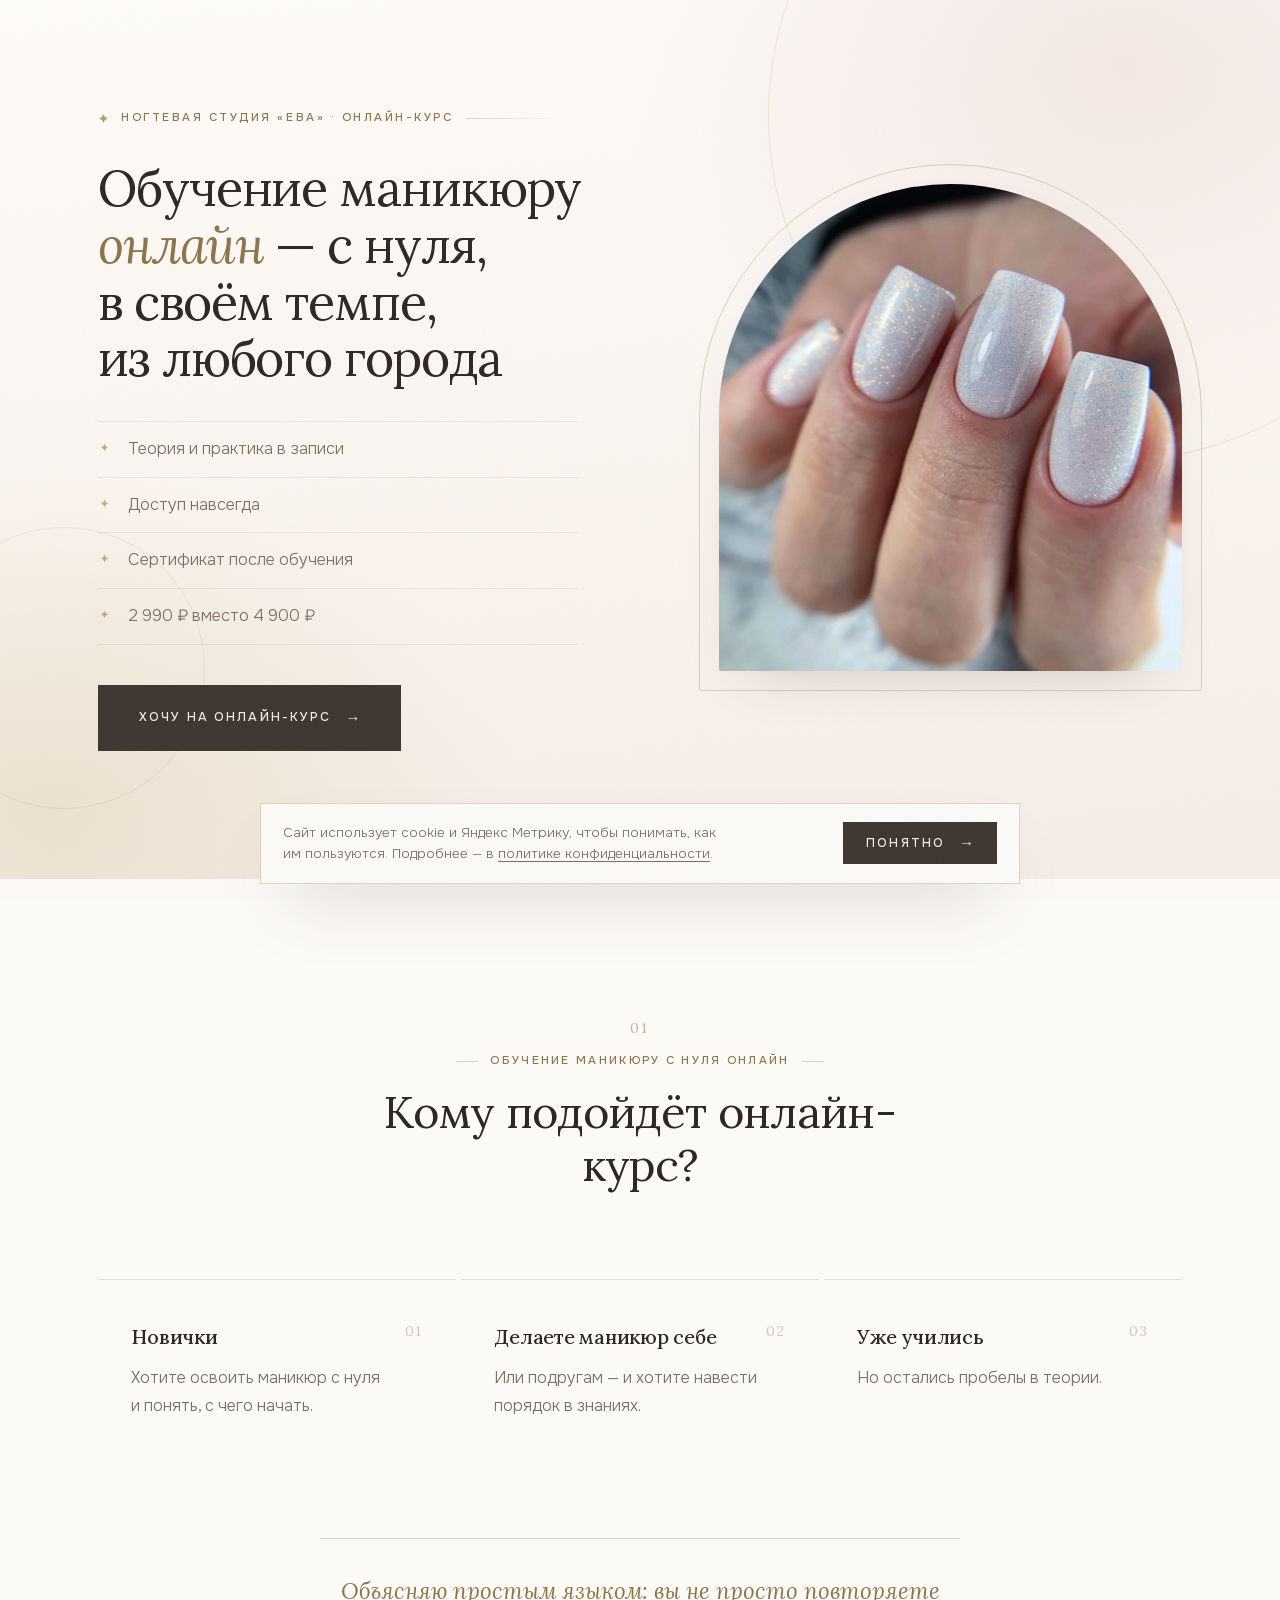
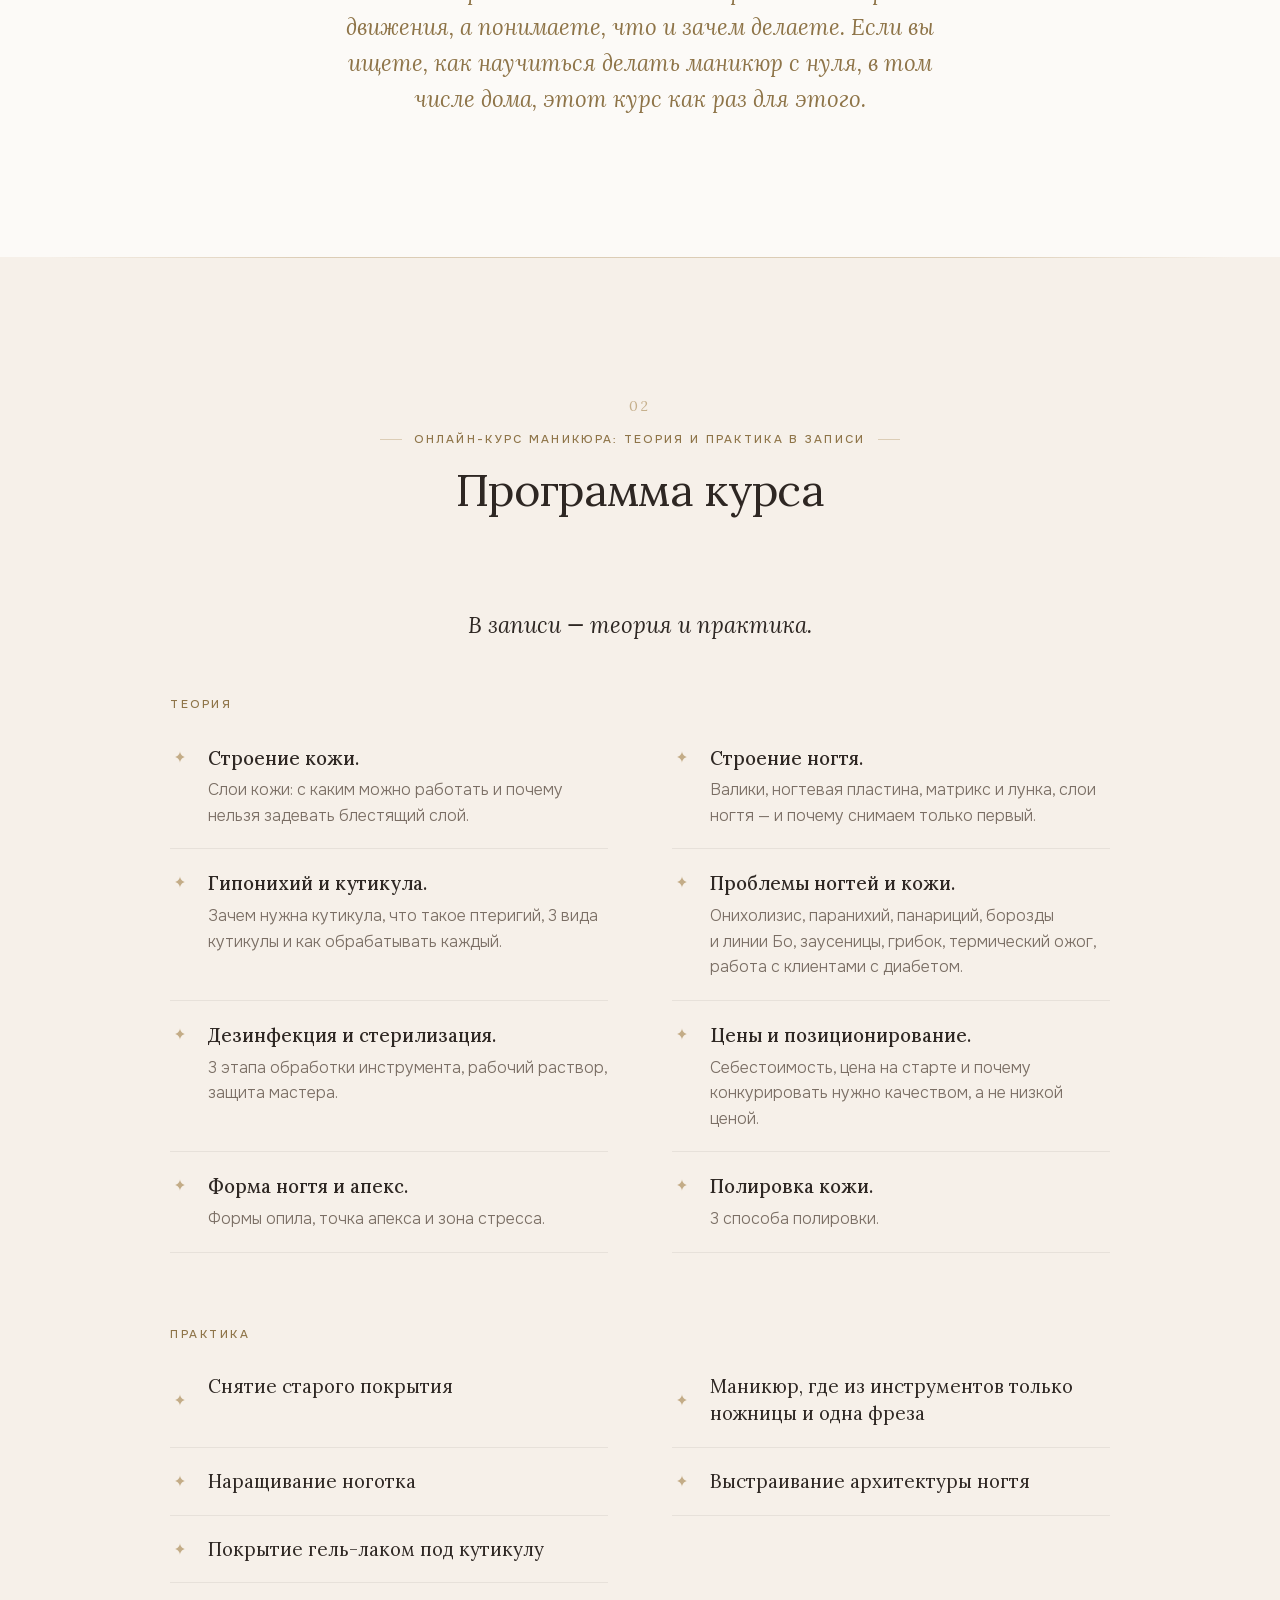
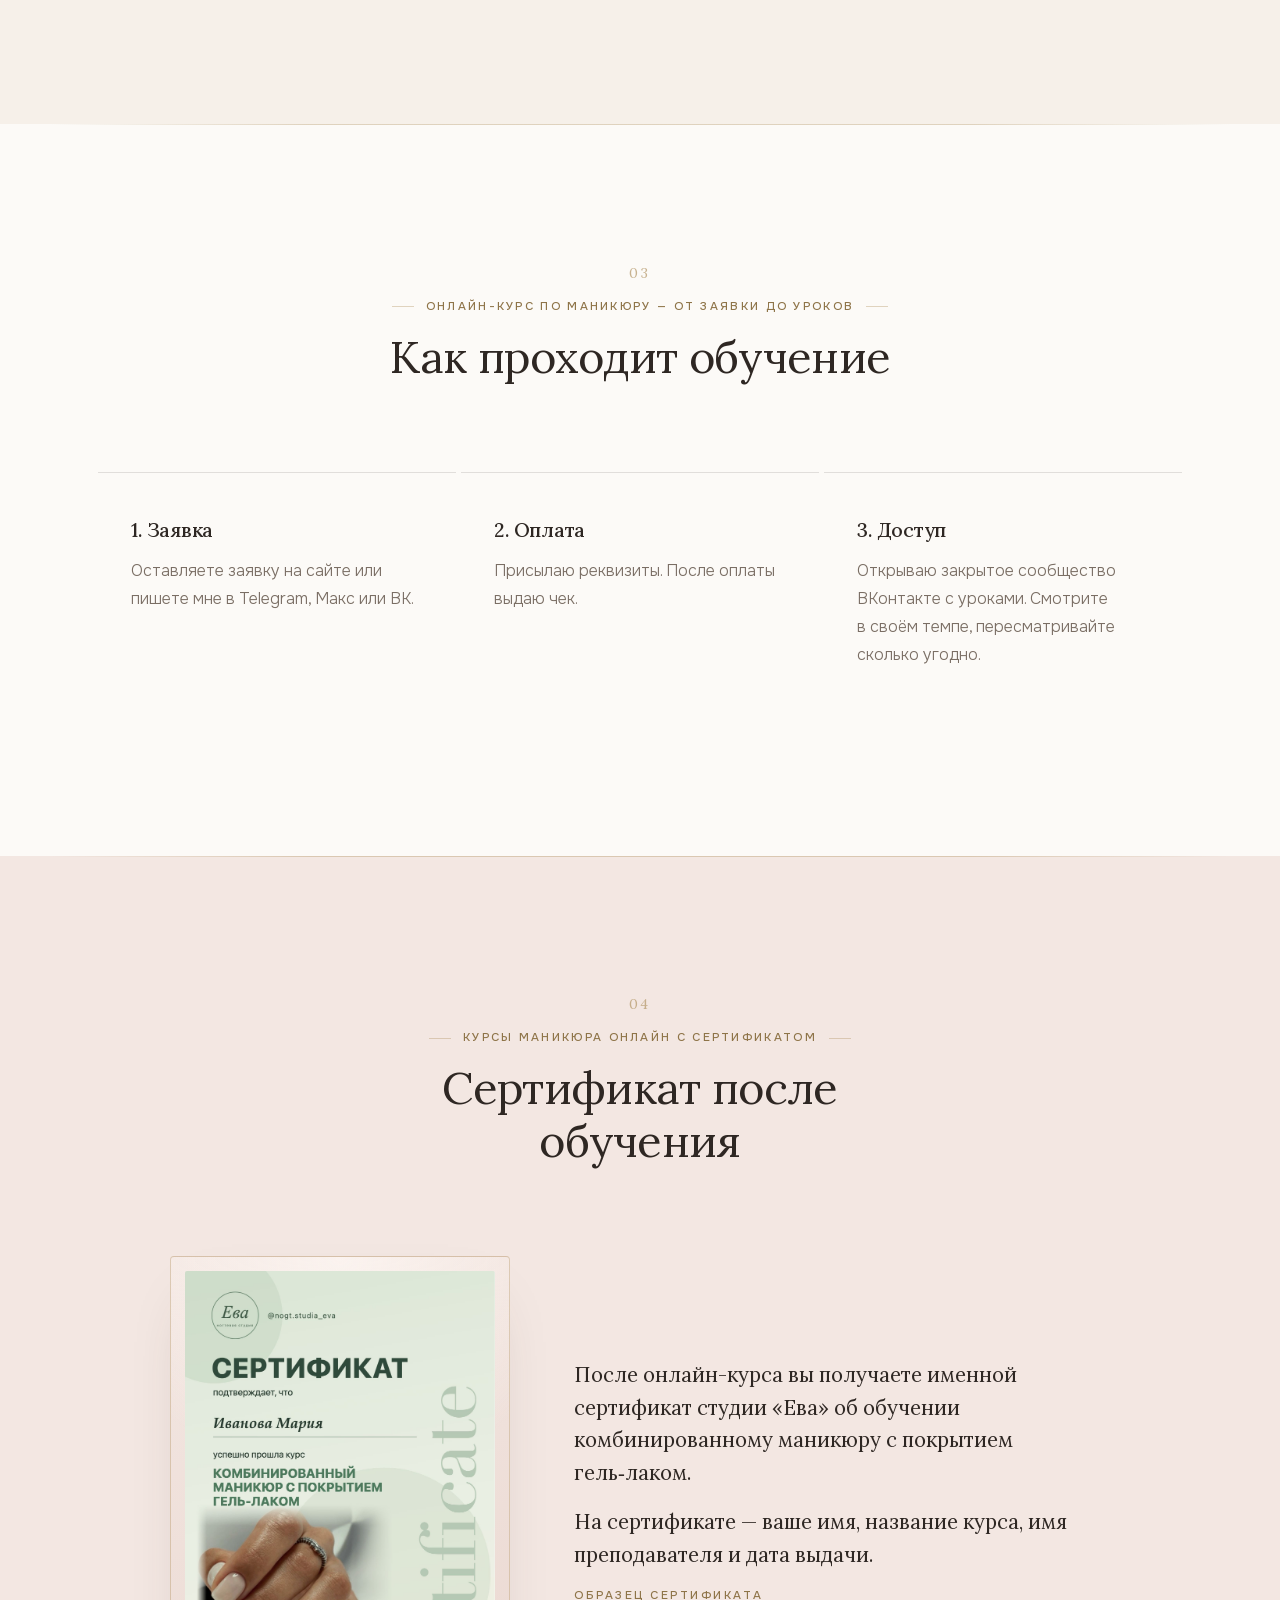
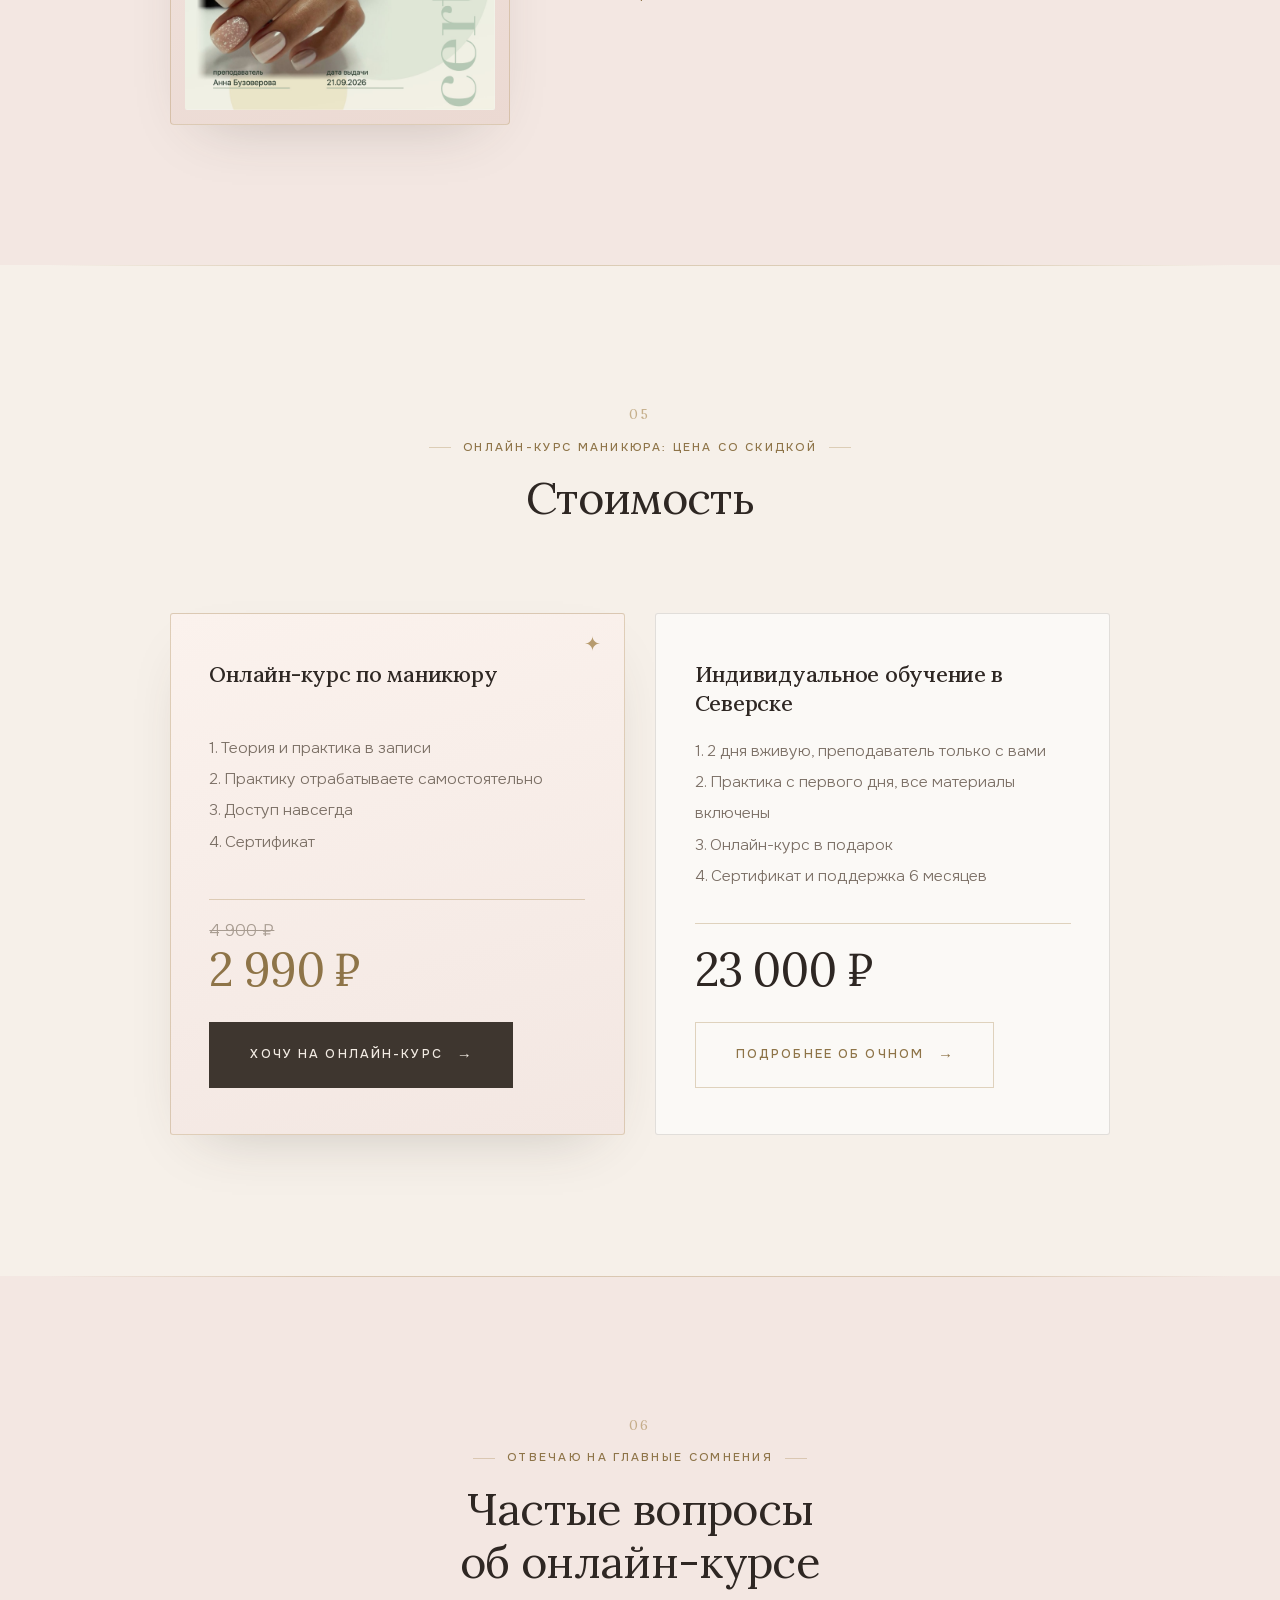
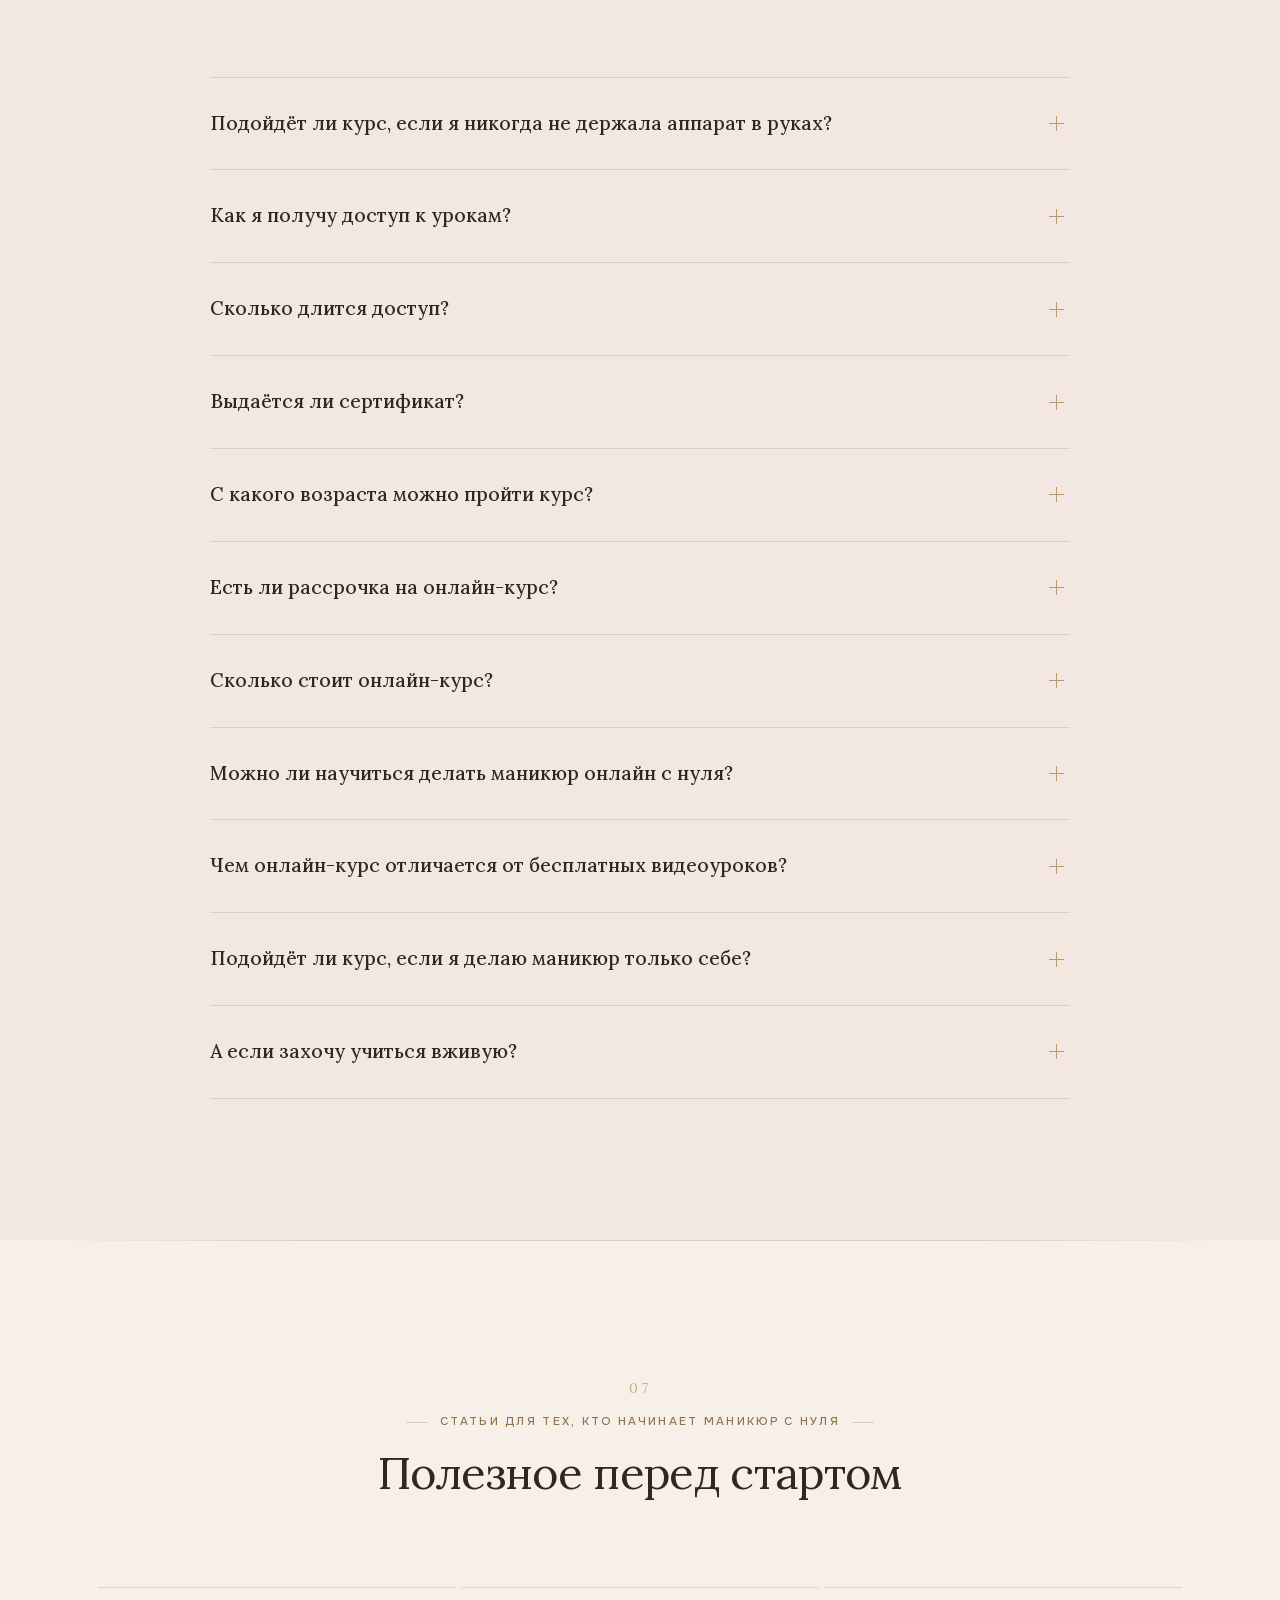
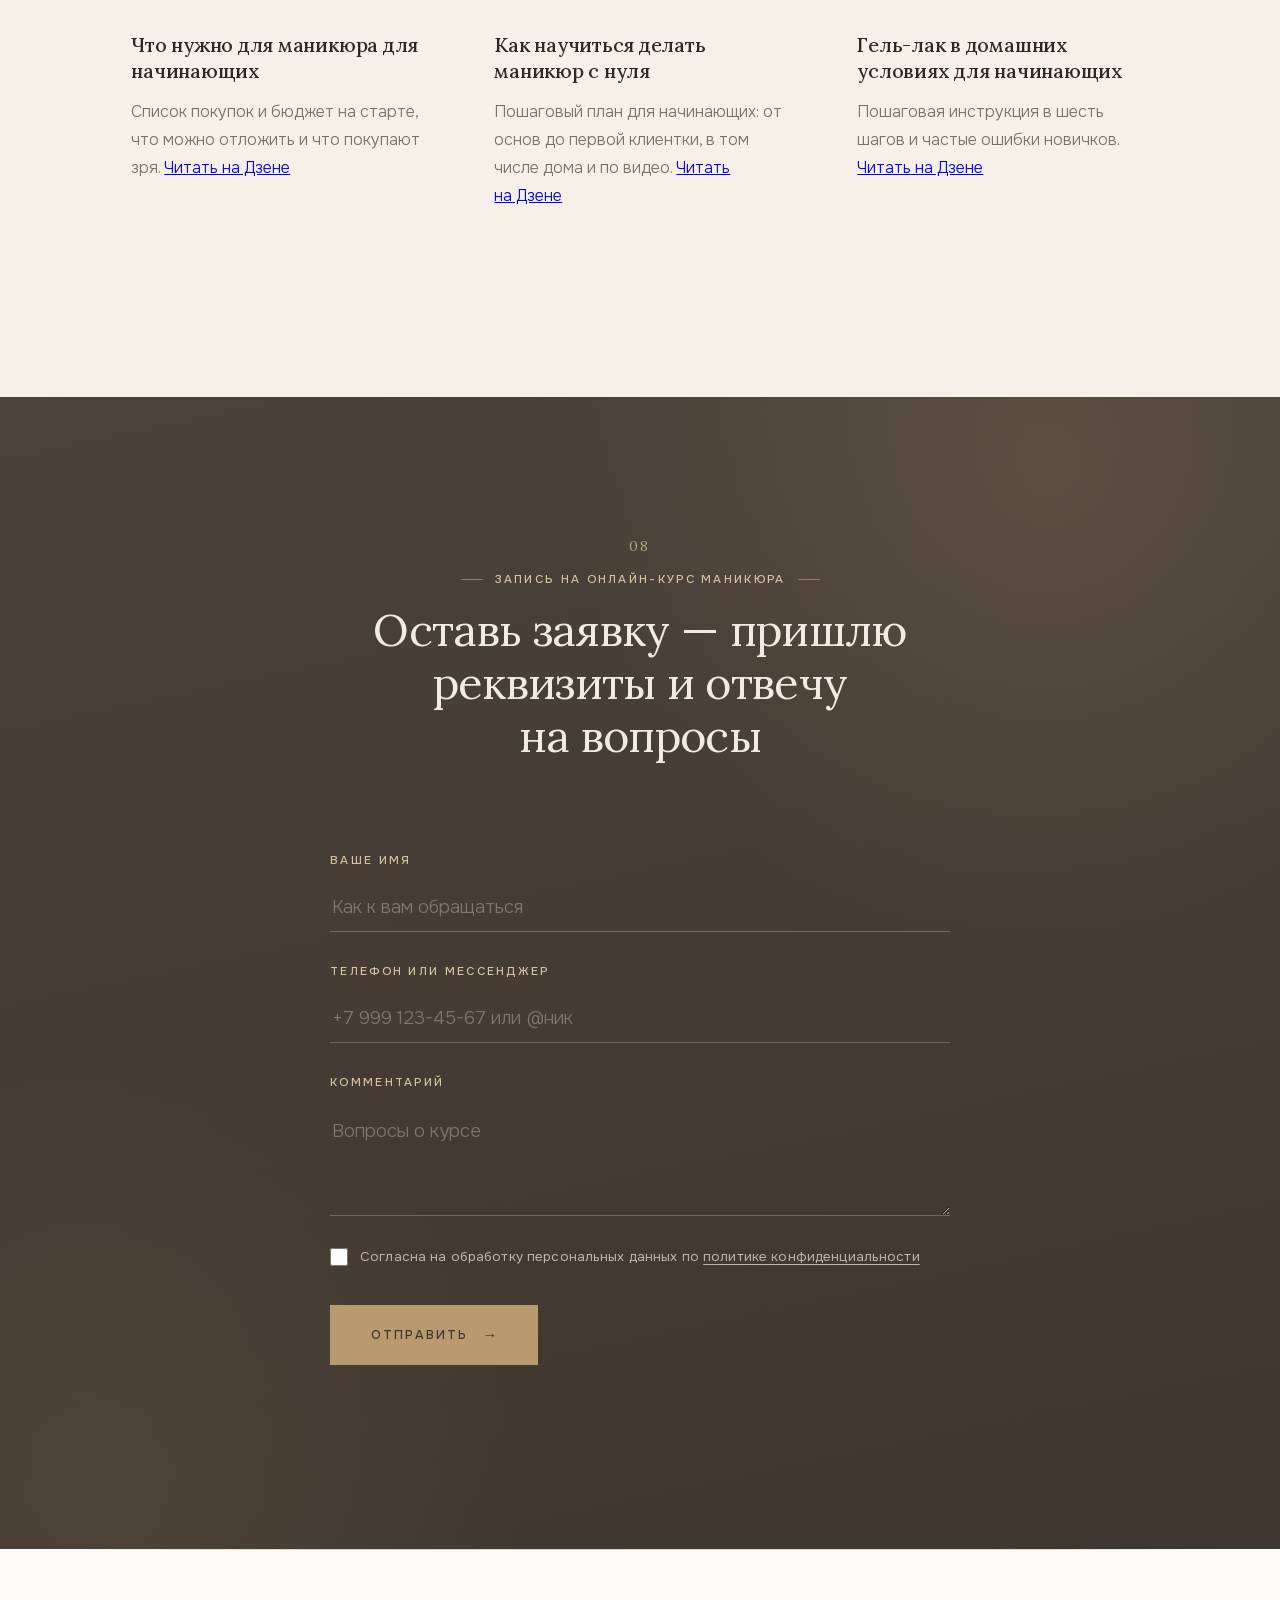
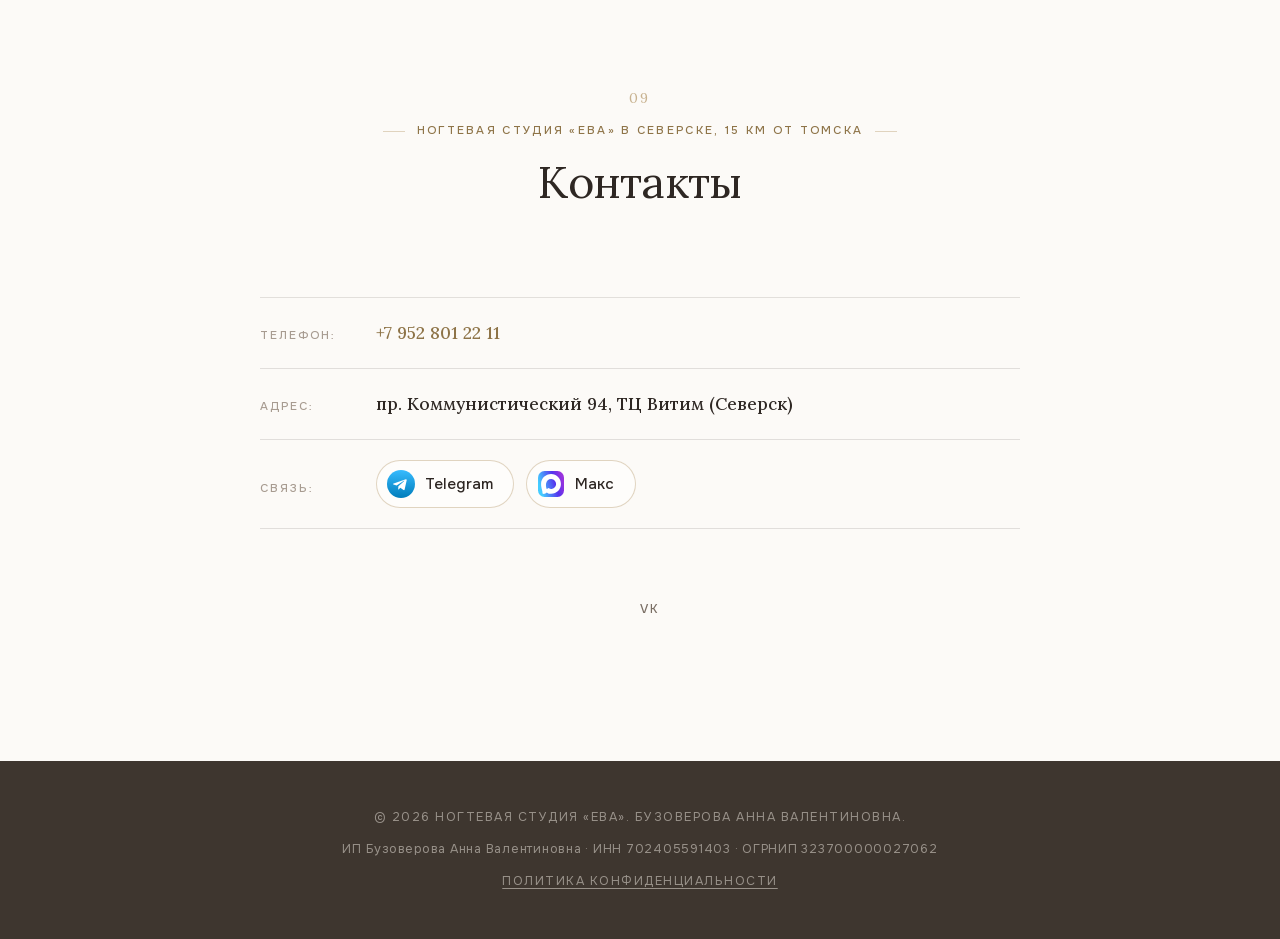
==== onlayn-kurs.html @ 4578f19c "Блок «Полезное перед стартом»: статья про гель-лак для начинающих Co-Authored-By: Claude Sonnet 5.5 " ====
<!DOCTYPE html>
<html lang="ru">
<head>
    <meta charset="UTF-8">
    <meta name="viewport" content="width=device-width, initial-scale=1.0">
    <title>Курсы маникюра онлайн с сертификатом — обучение с нуля для начинающих</title>
    <meta name="description" content="Онлайн-курс маникюра с нуля от студии «Ева»: теория и практика в записи, доступ навсегда, сертификат. Цена 2 990 ₽ вместо 4 900 ₽. Учитесь из любого города России.">
    <meta name="robots" content="index, follow">
    <link rel="canonical" href="https://eva-seversk.ru/onlayn-kurs.html">
    <link rel="icon" href="assets/favicon.svg" type="image/svg+xml">

    <!-- Open Graph (соцсети) -->
    <meta property="og:type" content="website">
    <meta property="og:locale" content="ru_RU">
    <meta property="og:title" content="Курсы маникюра онлайн с сертификатом — студия «Ева»">
    <meta property="og:description" content="Теория и практика в записи: от строения ногтя до покрытия гель-лаком под кутикулу. Доступ навсегда, сертификат. 2 990 ₽ вместо 4 900 ₽.">
    <meta property="og:url" content="https://eva-seversk.ru/onlayn-kurs.html">
    <meta property="og:image" content="https://eva-seversk.ru/assets/og-image.jpg">
    <meta property="og:image:width" content="1200">
    <meta property="og:image:height" content="630">
    <meta property="og:image:alt" content="Онлайн-курс маникюра с нуля — ногтевая студия «Ева»">
    <meta property="og:site_name" content="Ногтевая студия «Ева»">
    <meta name="twitter:card" content="summary_large_image">

    <!-- Микроразметка Schema.org -->
    <script type="application/ld+json">
    {
        "@context": "https://schema.org",
        "@type": "Course",
        "name": "Обучение маникюру онлайн с нуля",
        "description": "Онлайн-курс комбинированного маникюра: теория (8 тем) и практика в записи — от снятия покрытия до гель-лака под кутикулу. Доступ навсегда, сертификат после обучения.",
        "url": "https://eva-seversk.ru/onlayn-kurs.html",
        "inLanguage": "ru",
        "educationalCredentialAwarded": "Сертификат об обучении маникюру",
        "provider": {
            "@type": "NailSalon",
            "name": "Ногтевая студия «Ева»",
            "url": "https://eva-seversk.ru/",
            "telephone": "+79528012211"
        },
        "hasCourseInstance": {
            "@type": "CourseInstance",
            "name": "Обучение маникюру с нуля онлайн",
            "courseMode": "online",
            "inLanguage": "ru"
        },
        "offers": {
            "@type": "Offer",
            "name": "Онлайн-курс по маникюру",
            "category": "Paid",
            "price": "2990",
            "priceCurrency": "RUB",
            "availability": "https://schema.org/InStock",
            "url": "https://eva-seversk.ru/onlayn-kurs.html"
        }
    }
    </script>

    <script type="application/ld+json">
    {
        "@context": "https://schema.org",
        "@type": "BreadcrumbList",
        "itemListElement": [
            { "@type": "ListItem", "position": 1, "name": "Обучение маникюру", "item": "https://eva-seversk.ru/" },
            { "@type": "ListItem", "position": 2, "name": "Онлайн-курс", "item": "https://eva-seversk.ru/onlayn-kurs.html" }
        ]
    }
    </script>

    <script type="application/ld+json">
    {
        "@context": "https://schema.org",
        "@type": "FAQPage",
        "mainEntity": [
            {
                "@type": "Question",
                "name": "Подойдёт ли курс, если я никогда не держала аппарат в руках?",
                "acceptedAnswer": { "@type": "Answer", "text": "Да. Уроки идут шаг за шагом, без сложных терминов: вы не просто повторяете движения, а понимаете, что и зачем делаете." }
            },
            {
                "@type": "Question",
                "name": "Как я получу доступ к урокам?",
                "acceptedAnswer": { "@type": "Answer", "text": "Уроки лежат в закрытом сообществе ВКонтакте. После оплаты вы подаёте заявку на вступление, я её одобряю и присылаю чек." }
            },
            {
                "@type": "Question",
                "name": "Сколько длится доступ?",
                "acceptedAnswer": { "@type": "Answer", "text": "Навсегда. Смотрите в своём темпе и пересматривайте уроки сколько угодно раз." }
            },
            {
                "@type": "Question",
                "name": "Выдаётся ли сертификат?",
                "acceptedAnswer": { "@type": "Answer", "text": "Да, после онлайн-курса вы получаете сертификат об обучении." }
            },
            {
                "@type": "Question",
                "name": "С какого возраста можно пройти курс?",
                "acceptedAnswer": { "@type": "Answer", "text": "Онлайн-курс можно проходить с 12 лет." }
            },
            {
                "@type": "Question",
                "name": "Есть ли рассрочка на онлайн-курс?",
                "acceptedAnswer": { "@type": "Answer", "text": "Нет, рассрочки на онлайн-курс нет. Оплата сразу — 2 990 ₽, после оплаты выдаю чек." }
            },
            {
                "@type": "Question",
                "name": "Сколько стоит онлайн-курс?",
                "acceptedAnswer": { "@type": "Answer", "text": "Обычная цена — 4 900 ₽, сейчас действует скидка: 2 990 ₽. После оплаты выдаю чек." }
            },
            {
                "@type": "Question",
                "name": "Можно ли научиться делать маникюр онлайн с нуля?",
                "acceptedAnswer": { "@type": "Answer", "text": "Да. Курс рассчитан на тех, кто начинает с нуля: теория и практика идут в записи, уроки можно пересматривать сколько нужно и учиться в своём темпе из любого города." }
            },
            {
                "@type": "Question",
                "name": "Чем онлайн-курс отличается от бесплатных видеоуроков?",
                "acceptedAnswer": { "@type": "Answer", "text": "Бесплатные видео показывают отдельные приёмы. В курсе уроки идут по порядку, от строения ногтя до покрытия гель-лаком, с объяснением, что и зачем вы делаете. Доступ остаётся навсегда, а в конце вы получаете сертификат." }
            },
            {
                "@type": "Question",
                "name": "Подойдёт ли курс, если я делаю маникюр только себе?",
                "acceptedAnswer": { "@type": "Answer", "text": "Да. Курс подходит и тем, кто хочет делать маникюр себе и близким, и тем, кто учится профессии с нуля." }
            },
            {
                "@type": "Question",
                "name": "А если захочу учиться вживую?",
                "acceptedAnswer": { "@type": "Answer", "text": "В Северске есть индивидуальное очное обучение за 2 дня — 23 000 ₽, онлайн-курс входит в него в подарок." }
            }
        ]
    }
    </script>

    <!-- Шрифты лежат на сайте (папка fonts) -->
    <link rel="preload" href="fonts/onest-normal-cyrillic.woff2" as="font" type="font/woff2" crossorigin>
    <link rel="preload" href="fonts/lora-normal-cyrillic.woff2" as="font" type="font/woff2" crossorigin>
    <link rel="stylesheet" href="css/fonts.css">

    <link rel="stylesheet" href="css/style.css">

    <!-- Yandex.Metrika counter -->
    <script type="text/javascript">
        (function(m,e,t,r,i,k,a){
            m[i]=m[i]||function(){(m[i].a=m[i].a||[]).push(arguments)};
            m[i].l=1*new Date();
            for (var j = 0; j < document.scripts.length; j++) {if (document.scripts[j].src === r) { return; }}
            k=e.createElement(t),a=e.getElementsByTagName(t)[0],k.async=1,k.src=r,a.parentNode.insertBefore(k,a)
        })(window, document,'script','https://mc.yandex.ru/metrika/tag.js?id=113593756', 'ym');

        ym(113593756, 'init', {ssr:true, clickmap:true, ecommerce:"dataLayer", referrer: document.referrer, url: location.href, accurateTrackBounce:true, trackLinks:true});
    </script>
    <noscript><div><img src="https://mc.yandex.ru/watch/113593756" style="position:absolute; left:-9999px;" alt="" /></div></noscript>
    <!-- /Yandex.Metrika counter -->
</head>
<body>

    <!-- ===== HERO ===== -->
    <header class="hero" id="hero">
        <div class="hero-inner container">
            <div class="hero-text">
                <a href="./" class="hero-badge">Ногтевая студия «Ева» · Онлайн-курс</a>
                <h1 class="hero-title">Обучение маникюру <span class="accent">онлайн</span>&nbsp;— с&nbsp;нуля, в&nbsp;своём темпе, из&nbsp;любого города</h1>
                <ul class="hero-points">
                    <li>Теория и практика в записи</li>
                    <li>Доступ навсегда</li>
                    <li>Сертификат после обучения</li>
                    <li>2 990 ₽ вместо 4 900 ₽</li>
                </ul>
                <a href="#zapis" class="btn btn-primary">Хочу на онлайн-курс</a>
            </div>
            <div class="hero-photo">
                <div class="hero-photo-frame hero-photo-frame--nogti">
                    <img src="assets/raboty/IMG_2838.jpeg" alt="Маникюр молочного оттенка с шиммером — онлайн-обучение маникюру с нуля" id="hero-photo" fetchpriority="high" decoding="async">
                </div>
            </div>
        </div>
    </header>

    <!-- ===== КОМУ ПОДОЙДЁТ ===== -->
    <section class="section" id="komu">
        <div class="container">
            <h2 class="section-title">Кому подойдёт онлайн-курс?<span class="title-accent">Обучение маникюру с нуля онлайн</span></h2>
            <div class="cards reveal">
                <div class="card">
                    <h3>Новички</h3>
                    <p>Хотите освоить маникюр с&nbsp;нуля и&nbsp;понять, с&nbsp;чего начать.</p>
                </div>
                <div class="card">
                    <h3>Делаете маникюр себе</h3>
                    <p>Или подругам&nbsp;— и&nbsp;хотите навести порядок в&nbsp;знаниях.</p>
                </div>
                <div class="card">
                    <h3>Уже учились</h3>
                    <p>Но&nbsp;остались пробелы в&nbsp;теории.</p>
                </div>
            </div>
            <p class="note">Объясняю простым языком: вы не&nbsp;просто повторяете движения, а&nbsp;понимаете, что и&nbsp;зачем делаете. Если вы ищете, как научиться делать маникюр с&nbsp;нуля, в&nbsp;том числе дома, этот курс как раз для этого.</p>
        </div>
    </section>

    <!-- ===== ПРОГРАММА ===== -->
    <section class="section section-pearl" id="programma">
        <div class="container">
            <h2 class="section-title">Программа курса<span class="title-accent">Онлайн-курс маникюра: теория и практика в записи</span></h2>
            <p class="programma-vvod">В&nbsp;записи&nbsp;— теория и&nbsp;практика.</p>
            <h3 class="programma-podzag">Теория</h3>
            <ol class="checklist programma reveal">
                <li><strong>Строение кожи.</strong> Слои кожи: с&nbsp;каким можно работать и&nbsp;почему нельзя задевать блестящий слой.</li>
                <li><strong>Строение ногтя.</strong> Валики, ногтевая пластина, матрикс и&nbsp;лунка, слои ногтя&nbsp;— и&nbsp;почему снимаем только первый.</li>
                <li><strong>Гипонихий и&nbsp;кутикула.</strong> Зачем нужна кутикула, что такое птеригий, 3&nbsp;вида кутикулы и&nbsp;как обрабатывать каждый.</li>
                <li><strong>Проблемы ногтей и&nbsp;кожи.</strong> Онихолизис, паранихий, панариций, борозды и&nbsp;линии&nbsp;Бо, заусеницы, грибок, термический ожог, работа с&nbsp;клиентами с&nbsp;диабетом.</li>
                <li><strong>Дезинфекция и&nbsp;стерилизация.</strong> 3&nbsp;этапа обработки инструмента, рабочий раствор, защита мастера.</li>
                <li><strong>Цены и&nbsp;позиционирование.</strong> Себестоимость, цена на&nbsp;старте и&nbsp;почему конкурировать нужно качеством, а&nbsp;не&nbsp;низкой ценой.</li>
                <li><strong>Форма ногтя и&nbsp;апекс.</strong> Формы опила, точка апекса и&nbsp;зона стресса.</li>
                <li><strong>Полировка кожи.</strong> 3&nbsp;способа полировки.</li>
            </ol>
            <h3 class="programma-podzag">Практика</h3>
            <ul class="checklist reveal">
                <li>Снятие старого покрытия</li>
                <li>Маникюр, где из&nbsp;инструментов только ножницы и&nbsp;одна фреза</li>
                <li>Наращивание ноготка</li>
                <li>Выстраивание архитектуры ногтя</li>
                <li>Покрытие гель-лаком под кутикулу</li>
            </ul>
        </div>
    </section>

    <!-- ===== КАК ПРОХОДИТ ===== -->
    <section class="section" id="kak">
        <div class="container">
            <h2 class="section-title">Как проходит обучение<span class="title-accent">Онлайн-курс по маникюру — от заявки до уроков</span></h2>
            <div class="cards reveal">
                <div class="card">
                    <h3>1. Заявка</h3>
                    <p>Оставляете заявку на&nbsp;сайте или пишете мне в&nbsp;Telegram, Макс или ВК.</p>
                </div>
                <div class="card">
                    <h3>2. Оплата</h3>
                    <p>Присылаю реквизиты. После оплаты выдаю чек.</p>
                </div>
                <div class="card">
                    <h3>3. Доступ</h3>
                    <p>Открываю закрытое сообщество ВКонтакте с&nbsp;уроками. Смотрите в&nbsp;своём темпе, пересматривайте сколько угодно.</p>
                </div>
            </div>
        </div>
    </section>

    <!-- ===== СЕРТИФИКАТ ===== -->
    <section class="section section-white" id="sertifikat">
        <div class="container">
            <h2 class="section-title">Сертификат после обучения<span class="title-accent">Курсы маникюра онлайн с сертификатом</span></h2>
            <div class="sertifikat reveal">
                <div class="trust-certificate">
                    <img src="assets/2026-09_sertifikat-obrazec_sayt.jpg" alt="Образец сертификата об обучении маникюру онлайн — ногтевая студия «Ева»" width="1588" height="2246" loading="lazy" decoding="async">
                </div>
                <div class="sertifikat-text">
                    <p>После онлайн-курса вы получаете именной сертификат студии «Ева» об&nbsp;обучении комбинированному маникюру с&nbsp;покрытием гель&#8209;лаком.</p>
                    <p>На&nbsp;сертификате&nbsp;— ваше имя, название курса, имя преподавателя и&nbsp;дата выдачи.</p>
                    <p class="sertifikat-podpis">Образец сертификата</p>
                </div>
            </div>
        </div>
    </section>

    <!-- ===== СТОИМОСТЬ ===== -->
    <section class="section section-pearl" id="ceny">
        <div class="container">
            <h2 class="section-title">Стоимость<span class="title-accent">Онлайн-курс маникюра: цена со скидкой</span></h2>
            <div class="cards price-cards reveal">
                <div class="card price price-featured">
                    <h3>Онлайн-курс по маникюру</h3>
                    <p class="price-note">1. Теория и практика в записи<br>2. Практику отрабатываете самостоятельно<br>3. Доступ навсегда<br>4. Сертификат</p>
                    <p class="price-value"><s class="price-old">4 900 ₽</s> 2 990 ₽</p>
                    <a href="#zapis" class="btn btn-primary">Хочу на онлайн-курс</a>
                </div>
                <div class="card price">
                    <h3>Индивидуальное обучение в Северске</h3>
                    <p class="price-note">1. 2 дня вживую, преподаватель только с вами<br>2. Практика с первого дня, все материалы включены<br>3. Онлайн-курс в подарок<br>4. Сертификат и поддержка 6 месяцев</p>
                    <p class="price-value">23 000 ₽</p>
                    <a href="./#ceny" class="btn btn-outline">Подробнее об очном</a>
                </div>
            </div>
        </div>
    </section>

    <!-- ===== FAQ ===== -->
    <section class="section section-white" id="faq">
        <div class="container">
            <h2 class="section-title">Частые вопросы об&nbsp;онлайн-курсе<span class="title-accent">Отвечаю на главные сомнения</span></h2>
            <div class="faq reveal">
                <details class="faq-item">
                    <summary>Подойдёт ли курс, если я никогда не держала аппарат в руках?</summary>
                    <p>Да. Уроки идут шаг за шагом, без сложных терминов: вы не просто повторяете движения, а понимаете, что и зачем делаете.</p>
                </details>
                <details class="faq-item">
                    <summary>Как я получу доступ к урокам?</summary>
                    <p>Уроки лежат в закрытом сообществе ВКонтакте. После оплаты вы подаёте заявку на вступление, я её одобряю и присылаю чек.</p>
                </details>
                <details class="faq-item">
                    <summary>Сколько длится доступ?</summary>
                    <p>Навсегда. Смотрите в своём темпе и пересматривайте уроки сколько угодно раз.</p>
                </details>
                <details class="faq-item">
                    <summary>Выдаётся ли сертификат?</summary>
                    <p>Да, после онлайн-курса вы получаете сертификат об обучении.</p>
                </details>
                <details class="faq-item">
                    <summary>С какого возраста можно пройти курс?</summary>
                    <p>Онлайн-курс можно проходить с 12 лет.</p>
                </details>
                <details class="faq-item">
                    <summary>Есть ли рассрочка на онлайн-курс?</summary>
                    <p>Нет, рассрочки на онлайн-курс нет. Оплата сразу — 2 990 ₽, после оплаты выдаю чек.</p>
                </details>
                <details class="faq-item">
                    <summary>Сколько стоит онлайн-курс?</summary>
                    <p>Обычная цена — 4 900 ₽, сейчас действует скидка: 2 990 ₽. После оплаты выдаю чек.</p>
                </details>
                <details class="faq-item">
                    <summary>Можно ли научиться делать маникюр онлайн с нуля?</summary>
                    <p>Да. Курс рассчитан на тех, кто начинает с нуля: теория и практика идут в записи, уроки можно пересматривать сколько нужно и учиться в своём темпе из любого города.</p>
                </details>
                <details class="faq-item">
                    <summary>Чем онлайн-курс отличается от бесплатных видеоуроков?</summary>
                    <p>Бесплатные видео показывают отдельные приёмы. В курсе уроки идут по порядку, от строения ногтя до покрытия гель-лаком, с объяснением, что и зачем вы делаете. Доступ остаётся навсегда, а в конце вы получаете сертификат.</p>
                </details>
                <details class="faq-item">
                    <summary>Подойдёт ли курс, если я делаю маникюр только себе?</summary>
                    <p>Да. Курс подходит и тем, кто хочет делать маникюр себе и близким, и тем, кто учится профессии с нуля.</p>
                </details>
                <details class="faq-item">
                    <summary>А если захочу учиться вживую?</summary>
                    <p>В Северске есть индивидуальное очное обучение за 2 дня — 23 000 ₽, онлайн-курс входит в него в подарок. <a href="./">Подробнее об очном обучении</a>.</p>
                </details>
            </div>
        </div>
    </section>

    <!-- ===== ПОЛЕЗНОЕ ПЕРЕД СТАРТОМ ===== -->
    <section class="section section-pearl" id="polezno">
        <div class="container">
            <h2 class="section-title">Полезное перед стартом<span class="title-accent">Статьи для тех, кто начинает маникюр с&nbsp;нуля</span></h2>
            <div class="cards reveal">
                <div class="card">
                    <h3>Что нужно для маникюра для начинающих</h3>
                    <p>Список покупок и бюджет на&nbsp;старте, что можно отложить и&nbsp;что покупают зря. <a href="https://dzen.ru/a/asnwe8WsUymILKI6" rel="noopener" target="_blank">Читать на&nbsp;Дзене</a></p>
                </div>
                <div class="card">
                    <h3>Как научиться делать маникюр с&nbsp;нуля</h3>
                    <p>Пошаговый план для начинающих: от основ до первой клиентки, в том числе дома и по видео. <a href="https://dzen.ru/a/asn-ruHs2h8JhEvn" rel="noopener" target="_blank">Читать на&nbsp;Дзене</a></p>
                </div>
                <div class="card">
                    <h3>Гель-лак в домашних условиях для начинающих</h3>
                    <p>Пошаговая инструкция в шесть шагов и частые ошибки новичков. <a href="https://dzen.ru/a/asoDm946WAH48GqV" rel="noopener" target="_blank">Читать на&nbsp;Дзене</a></p>
                </div>
            </div>
        </div>
    </section>

    <!-- ===== ФОРМА ===== -->
    <section class="section section-lux" id="zapis">
        <div class="container">
            <h2 class="section-title">Оставь заявку — пришлю реквизиты и&nbsp;отвечу на&nbsp;вопросы<span class="title-accent">Запись на онлайн-курс маникюра</span></h2>
            <form class="form reveal" id="zayavka-form" action="#" method="post">
                <input type="hidden" name="kurs" value="Онлайн-курс">
                <label>
                    Ваше имя
                    <input type="text" name="name" placeholder="Как к вам обращаться" required>
                </label>
                <label>
                    Телефон или мессенджер
                    <input type="text" name="contact" placeholder="+7 999 123-45-67 или @ник" required>
                </label>
                <label>
                    Комментарий
                    <textarea name="comment" rows="3" placeholder="Вопросы о курсе"></textarea>
                </label>
                <label class="soglasie">
                    <input type="checkbox" name="soglasie" required>
                    <span>Согласна на&nbsp;обработку персональных данных по&nbsp;<a href="politika.html" target="_blank">политике конфиденциальности</a></span>
                </label>
                <button type="submit" class="btn btn-primary">Отправить</button>
                <p class="form-status" id="form-status" role="status" aria-live="polite"></p>
            </form>
        </div>
    </section>

    <!-- ===== КОНТАКТЫ ===== -->
    <section class="section" id="kontakty">
        <div class="container">
            <h2 class="section-title">Контакты<span class="title-accent">Ногтевая студия «Ева» в Северске, 15 км от Томска</span></h2>
            <div class="contacts reveal">
                <p><strong>Телефон:</strong> <a href="tel:+79528012211">+7 952 801 22 11</a></p>
                <p><strong>Адрес:</strong> пр. Коммунистический 94, ТЦ&nbsp;Витим (Северск)</p>
                <p><strong>Связь:</strong>
                    <span class="chats">
                        <a href="https://t.me/Annet_Shine" class="chat" target="_blank" rel="noopener">
                            <span class="chat-ico chat-ico--tg" aria-hidden="true"><svg viewBox="0 0 24 24"><path d="M21.9 5.2 18.6 20c-.25 1.1-.9 1.37-1.83.85l-5.05-3.72-2.44 2.35c-.27.27-.5.5-1.02.5l.36-5.14 9.37-8.47c.4-.36-.09-.56-.63-.2L5.79 13.47.8 11.9c-1.08-.34-1.1-1.08.23-1.6L20.5 3.66c.9-.33 1.7.2 1.4 1.54z"/></svg></span>
                            <span>Telegram</span>
                        </a>
                        <a href="https://max.ru/u/f9LHodD0cOId93Xblo8Fhbienb6esVl0sAKuTxbkO8DlSiCNzYPVZ152QNU" class="chat" target="_blank" rel="noopener">
                            <span class="chat-ico chat-ico--max" aria-hidden="true"><svg viewBox="0 0 1000 1000"><defs><linearGradient id="maxG1"><stop offset="0" stop-color="#4cf"/><stop offset=".662" stop-color="#53e"/><stop offset="1" stop-color="#93d"/></linearGradient><linearGradient id="maxG2" x1="117.847" x2="1000" y1="760.536" y2="500" gradientUnits="userSpaceOnUse" href="#maxG1"/></defs><rect width="1000" height="1000" fill="url(#maxG2)" ry="249.681"/><path fill="#fff" fill-rule="evenodd" d="M508.211 878.328c-75.007 0-109.864-10.95-170.453-54.75-38.325 49.275-159.686 87.783-164.979 21.9 0-49.456-10.95-91.248-23.36-136.873-14.782-56.21-31.572-118.807-31.572-209.508 0-216.626 177.754-379.597 388.357-379.597 210.785 0 375.947 171.001 375.947 381.604.707 207.346-166.595 376.118-373.94 377.224m3.103-571.585c-102.564-5.292-182.499 65.7-200.201 177.024-14.6 92.162 11.315 204.398 33.397 210.238 10.585 2.555 37.23-18.98 53.837-35.587a189.8 189.8 0 0 0 92.71 33.032c106.273 5.112 197.08-75.794 204.215-181.95 4.154-106.382-77.67-196.486-183.958-202.574Z" clip-rule="evenodd"/></svg></span>
                            <span>Макс</span>
                        </a>
                    </span>
                </p>
            </div>
            <div class="socials">
                <a href="https://vk.com/id293797782" target="_blank" rel="noopener">VK</a>
            </div>
        </div>
    </section>

    <footer class="footer">
        <div class="container">
            <p>© 2026 Ногтевая студия «Ева». Бузоверова Анна Валентиновна.</p>
            <p class="footer-rekvizity">ИП Бузоверова Анна Валентиновна · ИНН 702405591403 · ОГРНИП 323700000027062</p>
            <p><a href="politika.html">Политика конфиденциальности</a></p>
        </div>
    </footer>

    <!-- Плашка про cookie: прячется после «Понятно» -->
    <div class="cookie" id="cookie" hidden>
        <p>Сайт использует cookie и&nbsp;Яндекс Метрику, чтобы понимать, как им&nbsp;пользуются. Подробнее&nbsp;— в&nbsp;<a href="politika.html">политике конфиденциальности</a>.</p>
        <button type="button" class="btn btn-primary" id="cookie-ok">Понятно</button>
    </div>

    <script src="js/main.js?v=2"></script>
</body>
</html>
---- css/fonts.css ----
/* Шрифты Lora и Onest лежат на самом сайте — без загрузки с Google.
   Скачаны 08.10.2026: кириллица, латиница и latin-ext (в нём знак ₽). */
@font-face {
  font-family: 'Lora';
  font-style: italic;
  font-weight: 400 500;
  font-display: swap;
  src: url(../fonts/lora-italic-cyrillic.woff2) format('woff2');
  unicode-range: U+0301, U+0400-045F, U+0490-0491, U+04B0-04B1, U+2116;
}
@font-face {
  font-family: 'Lora';
  font-style: italic;
  font-weight: 400 500;
  font-display: swap;
  src: url(../fonts/lora-italic-latin-ext.woff2) format('woff2');
  unicode-range: U+0100-02BA, U+02BD-02C5, U+02C7-02CC, U+02CE-02D7, U+02DD-02FF, U+0304, U+0308, U+0329, U+1D00-1DBF, U+1E00-1E9F, U+1EF2-1EFF, U+2020, U+20A0-20AB, U+20AD-20C4, U+2113, U+2C60-2C7F, U+A720-A7FF;
}
@font-face {
  font-family: 'Lora';
  font-style: italic;
  font-weight: 400 500;
  font-display: swap;
  src: url(../fonts/lora-italic-latin.woff2) format('woff2');
  unicode-range: U+0000-00FF, U+0131, U+0152-0153, U+02BB-02BC, U+02C6, U+02DA, U+02DC, U+0304, U+0308, U+0329, U+2000-206F, U+20AC, U+2122, U+2191, U+2193, U+2212, U+2215, U+FEFF, U+FFFD;
}
@font-face {
  font-family: 'Lora';
  font-style: normal;
  font-weight: 400 600;
  font-display: swap;
  src: url(../fonts/lora-normal-cyrillic.woff2) format('woff2');
  unicode-range: U+0301, U+0400-045F, U+0490-0491, U+04B0-04B1, U+2116;
}
@font-face {
  font-family: 'Lora';
  font-style: normal;
  font-weight: 400 600;
  font-display: swap;
  src: url(../fonts/lora-normal-latin-ext.woff2) format('woff2');
  unicode-range: U+0100-02BA, U+02BD-02C5, U+02C7-02CC, U+02CE-02D7, U+02DD-02FF, U+0304, U+0308, U+0329, U+1D00-1DBF, U+1E00-1E9F, U+1EF2-1EFF, U+2020, U+20A0-20AB, U+20AD-20C4, U+2113, U+2C60-2C7F, U+A720-A7FF;
}
@font-face {
  font-family: 'Lora';
  font-style: normal;
  font-weight: 400 600;
  font-display: swap;
  src: url(../fonts/lora-normal-latin.woff2) format('woff2');
  unicode-range: U+0000-00FF, U+0131, U+0152-0153, U+02BB-02BC, U+02C6, U+02DA, U+02DC, U+0304, U+0308, U+0329, U+2000-206F, U+20AC, U+2122, U+2191, U+2193, U+2212, U+2215, U+FEFF, U+FFFD;
}
@font-face {
  font-family: 'Onest';
  font-style: normal;
  font-weight: 300 600;
  font-display: swap;
  src: url(../fonts/onest-normal-cyrillic.woff2) format('woff2');
  unicode-range: U+0301, U+0400-045F, U+0490-0491, U+04B0-04B1, U+2116;
}
@font-face {
  font-family: 'Onest';
  font-style: normal;
  font-weight: 300 600;
  font-display: swap;
  src: url(../fonts/onest-normal-latin-ext.woff2) format('woff2');
  unicode-range: U+0100-02BA, U+02BD-02C5, U+02C7-02CC, U+02CE-02D7, U+02DD-02FF, U+0304, U+0308, U+0329, U+1D00-1DBF, U+1E00-1E9F, U+1EF2-1EFF, U+2020, U+20A0-20AB, U+20AD-20C4, U+2113, U+2C60-2C7F, U+A720-A7FF;
}
@font-face {
  font-family: 'Onest';
  font-style: normal;
  font-weight: 300 600;
  font-display: swap;
  src: url(../fonts/onest-normal-latin.woff2) format('woff2');
  unicode-range: U+0000-00FF, U+0131, U+0152-0153, U+02BB-02BC, U+02C6, U+02DA, U+02DC, U+0304, U+0308, U+0329, U+2000-206F, U+20AC, U+2122, U+2191, U+2193, U+2212, U+2215, U+FEFF, U+FFFD;
}
---- css/style.css ----
/* =========================================================
   Ногтевая студия «Ева» — курсы маникюра
   Визуальная тема: «Фарфор и шампань» (нежный премиум)
   Настроение по референсу Milou Jewelry:
   тонкая дидон-типографика, волосяные линии, искра ✦,
   арки и круги, много воздуха, благородное золото.
   ========================================================= */

:root {
    /* --- Фоны: тёплые пастельные --- */
    --porcelain:   #FCFAF7;   /* фарфор — основной фон */
    --shell:       #F6F0E9;   /* раковина — тёплая полоса */
    --blush:       #F3E7E2;   /* пудра — розовая полоса */
    --blush-deep:  #EBD9D2;
    --mocha:       #3E362F;   /* тёмный акцент (форма, подвал) */
    --mocha-soft:  #4B423A;

    /* --- Золото --- */
    --gold:        #B79B6E;
    --gold-light:  #D8C4A0;
    --gold-deep:   #8E7448;

    /* --- Текст --- */
    --ink:         #2E2723;
    --ink-soft:    #7A6E64;
    --ink-faint:   #A79B90;
    --on-dark:     #F2EBE3;

    /* --- Линии и тени --- */
    --line:        rgba(46, 39, 35, 0.13);
    --line-soft:   rgba(46, 39, 35, 0.07);
    --line-gold:   rgba(183, 155, 110, 0.42);
    --shadow-soft: 0 24px 60px -32px rgba(62, 54, 47, 0.28);
    --shadow-lift: 0 34px 70px -30px rgba(62, 54, 47, 0.34);

    /* --- Типографика --- */
    --display: "Lora", Georgia, serif;
    --mark:    "Lora", Georgia, serif;
    --body:    "Onest", "Segoe UI", sans-serif;

    /* --- Ритм --- */
    --gutter: clamp(20px, 5vw, 48px);
    --pad-y:  clamp(76px, 11vw, 148px);

    /* --- Искра ✦ --- */
    --spark: url("data:image/svg+xml,%3Csvg xmlns='http://www.w3.org/2000/svg' viewBox='0 0 24 24'%3E%3Cpath d='M12 0C12 6.6 17.4 12 24 12 17.4 12 12 17.4 12 24 12 17.4 6.6 12 0 12 6.6 12 12 6.6 12 0Z' fill='%23B79B6E'/%3E%3C/svg%3E");
    --spark-light: url("data:image/svg+xml,%3Csvg xmlns='http://www.w3.org/2000/svg' viewBox='0 0 24 24'%3E%3Cpath d='M12 0C12 6.6 17.4 12 24 12 17.4 12 12 17.4 12 24 12 17.4 6.6 12 0 12 6.6 12 12 6.6 12 0Z' fill='%23D8C4A0'/%3E%3C/svg%3E");
}

/* ===== БАЗА ===== */
*, *::before, *::after { margin: 0; padding: 0; box-sizing: border-box; }

html {
    scroll-behavior: smooth;
    -webkit-text-size-adjust: 100%;
}

body {
    counter-reset: sec;
    font-family: var(--body);
    font-weight: 300;
    font-size: clamp(17px, 1.25vw, 19px);
    line-height: 1.75;
    color: var(--ink);
    background: var(--porcelain);
    -webkit-font-smoothing: antialiased;
    overflow-x: hidden;
}

/* Зерно — едва заметная фактура бумаги поверх всей страницы */
body::after {
    content: "";
    position: fixed;
    inset: 0;
    z-index: 9999;
    pointer-events: none;
    opacity: .038;
    background-image: url("data:image/svg+xml,%3Csvg xmlns='http://www.w3.org/2000/svg' width='200' height='200'%3E%3Cfilter id='n'%3E%3CfeTurbulence type='fractalNoise' baseFrequency='0.85' numOctaves='4'/%3E%3C/filter%3E%3Crect width='200' height='200' filter='url(%23n)'/%3E%3C/svg%3E");
}

::selection { background: var(--gold-light); color: var(--ink); }

:focus-visible {
    outline: 1px solid var(--gold);
    outline-offset: 4px;
}

img { max-width: 100%; display: block; }

.container {
    width: 100%;
    max-width: 1180px;
    margin: 0 auto;
    padding: 0 var(--gutter);
}

/* ===== КНОПКИ ===== */
.btn {
    --btn-bg: var(--mocha);
    --btn-fg: var(--on-dark);
    --btn-bd: var(--mocha);
    position: relative;
    display: inline-flex;
    align-items: center;
    gap: 14px;
    padding: 19px 40px;
    border: 1px solid var(--btn-bd);
    background: var(--btn-bg);
    color: var(--btn-fg);
    font-family: var(--body);
    font-size: 12.5px;
    font-weight: 500;
    letter-spacing: .17em;
    text-transform: uppercase;
    text-decoration: none;
    cursor: pointer;
    overflow: hidden;
    transition: color .5s ease, border-color .5s ease, transform .5s ease;
}

.btn::before {
    content: "";
    position: absolute;
    inset: 0;
    background: var(--gold);
    transform: scaleX(0);
    transform-origin: left;
    transition: transform .55s cubic-bezier(.4, 0, .2, 1);
    z-index: -1;
}

.btn::after {
    content: "→";
    font-size: 15px;
    letter-spacing: 0;
    transition: transform .45s cubic-bezier(.4, 0, .2, 1);
}

.btn:hover::before { transform: scaleX(1); }
.btn:hover::after  { transform: translateX(6px); }
.btn:hover { color: var(--porcelain); border-color: var(--gold); }
.btn:active { transform: translateY(1px); }

/* текст кнопки поверх заливки */
.btn { isolation: isolate; }

.btn-outline {
    --btn-bg: transparent;
    --btn-fg: var(--gold-deep);
    --btn-bd: var(--line-gold);
}

/* ===== СЕКЦИИ ===== */
.section {
    counter-increment: sec;
    position: relative;
    padding: var(--pad-y) 0;
    background: var(--porcelain);
    scroll-margin-top: 40px;
}

.section-pearl { background: var(--shell); }
.section-white { background: var(--blush); }

/* Тонкая золотая нить между секциями */
.section + .section::before {
    content: "";
    position: absolute;
    top: 0; left: 50%;
    width: min(1180px, 100% - var(--gutter) * 2);
    height: 1px;
    transform: translateX(-50%);
    background: linear-gradient(90deg, transparent, var(--line-gold) 22%, var(--line-gold) 78%, transparent);
}

/* ===== ЗАГОЛОВОК СЕКЦИИ =====
   Порядок в вёрстке: текст + .title-accent.
   column-reverse ставит наверх номер (::after), затем надпись, затем крупный заголовок. */
.section-title {
    display: flex;
    flex-direction: column-reverse;
    align-items: center;
    text-align: center;
    gap: 18px;
    max-width: 20ch;
    margin: 0 auto clamp(52px, 7vw, 88px);
    font-family: var(--display);
    font-weight: 400;
    font-size: clamp(1.95rem, 3.5vw, 3rem);
    line-height: 1.18;
    letter-spacing: -0.015em;
    color: var(--ink);
}

.section-title::after {
    content: counter(sec, decimal-leading-zero);
    font-family: var(--mark);
    font-size: 14px;
    letter-spacing: .2em;
    color: var(--gold);
    opacity: .75;
}

.title-accent {
    position: relative;
    display: inline-block;
    padding: 0 34px;
    font-family: var(--body);
    font-size: 11.5px;
    font-weight: 500;
    letter-spacing: .2em;
    text-transform: uppercase;
    color: var(--gold-deep);
}

.title-accent::before,
.title-accent::after {
    content: "";
    position: absolute;
    top: 50%;
    width: 22px;
    height: 1px;
    background: var(--line-gold);
}
.title-accent::before { left: 0; }
.title-accent::after  { right: 0; }

/* ===== HERO ===== */
.hero {
    position: relative;
    padding: clamp(64px, 9vw, 104px) 0 clamp(80px, 10vw, 128px);
    background:
        radial-gradient(58% 62% at 88% 8%,  rgba(243, 231, 226, .95) 0%, rgba(243, 231, 226, 0) 68%),
        radial-gradient(52% 55% at 4% 92%,  rgba(216, 196, 160, .34) 0%, rgba(216, 196, 160, 0) 70%),
        linear-gradient(175deg, #FEFCFA 0%, #FAF5EF 52%, #F5EDE6 100%);
    overflow: hidden;
}

/* Огромная тонкая окружность на фоне — «ювелирный» след */
.hero::before {
    content: "";
    position: absolute;
    top: -18vw; right: -14vw;
    width: 54vw; height: 54vw;
    border: 1px solid var(--line-gold);
    border-radius: 50%;
    opacity: .5;
    pointer-events: none;
}

.hero::after {
    content: "";
    position: absolute;
    bottom: 8%; left: -6vw;
    width: 22vw; height: 22vw;
    border: 1px solid var(--line-soft);
    border-radius: 50%;
    pointer-events: none;
}

.hero-inner {
    position: relative;
    z-index: 2;
    display: grid;
    grid-template-columns: 1.08fr .92fr;
    gap: clamp(40px, 6vw, 96px);
    align-items: center;
}

.hero-badge {
    display: inline-flex;
    align-items: center;
    gap: 12px;
    font-size: 11.5px;
    font-weight: 500;
    letter-spacing: .22em;
    text-transform: uppercase;
    color: var(--gold-deep);
}

a.hero-badge { text-decoration: none; }

.hero-badge::before {
    content: "";
    width: 11px; height: 11px;
    background: var(--spark) center / contain no-repeat;
    animation: twinkle 5s ease-in-out infinite;
}

.hero-badge::after {
    content: "";
    width: clamp(40px, 7vw, 96px);
    height: 1px;
    background: linear-gradient(90deg, var(--line-gold), transparent);
}

.hero-title {
    margin: 26px 0 34px;
    font-family: var(--display);
    font-weight: 400;
    font-size: clamp(2.15rem, 3.9vw, 3.45rem);
    line-height: 1.14;
    letter-spacing: -0.022em;
    color: var(--ink);
    text-wrap: balance;
}

.hero-title .accent {
    font-style: italic;
    font-weight: 400;
    color: var(--gold-deep);
}

.hero-points {
    list-style: none;
    max-width: 30rem;
    margin: 0 0 40px;
    border-top: 1px solid var(--line-soft);
}

.hero-points li {
    position: relative;
    padding: 13px 0 13px 30px;
    border-bottom: 1px solid var(--line-soft);
    font-size: 1.02rem;
    font-weight: 300;
    letter-spacing: 0;
    color: var(--ink-soft);
}

.hero-points li::before {
    content: "";
    position: absolute;
    left: 2px; top: 21px;
    width: 9px; height: 9px;
    background: var(--spark) center / contain no-repeat;
    opacity: .85;
}

/* --- Фото в арке --- */
.hero-photo { position: relative; }

.hero-photo-frame {
    position: relative;
    display: grid;
    aspect-ratio: 3 / 3.9;
    border-radius: 999px 999px 6px 6px;
    overflow: hidden;
    box-shadow: var(--shadow-soft);
}

/* золотая нить-контур со смещением */
.hero-photo::before {
    content: "";
    position: absolute;
    inset: -20px;
    border: 1px solid var(--line-gold);
    border-radius: 999px 999px 8px 8px;
    pointer-events: none;
}

.hero-photo-frame img,
.trust-photo img {
    width: 100%;
    height: 100%;
    object-fit: cover;
}

.hero-photo-frame img { object-position: 42% 20%; }
/* Страница онлайн-курса: арка повторяет пропорции фото ногтей
   (609 × 640), чтобы снимок помещался целиком, без обрезки */
.hero-photo-frame--nogti { aspect-ratio: 609 / 640; }
.hero-photo-frame--nogti img { object-position: center; }
.trust-photo img      { object-position: center 22%; }

.hero-photo-placeholder,
.trust-photo-placeholder,
.trust-certificate,
.gallery-placeholder {
    display: grid;
    place-items: center;
    height: 100%;
    background:
        radial-gradient(120% 80% at 50% 0%, #FBF3EF 0%, transparent 60%),
        linear-gradient(160deg, var(--blush) 0%, var(--blush-deep) 100%);
    color: var(--gold-deep);
    font-size: 11px;
    font-weight: 500;
    letter-spacing: .2em;
    text-transform: uppercase;
    text-align: center;
}

/* ===== КАРТОЧКИ ===== */
.cards {
    display: grid;
    grid-template-columns: repeat(auto-fit, minmax(270px, 1fr));
    gap: clamp(2px, 0.4vw, 6px);
}

.card {
    position: relative;
    padding: clamp(34px, 3.4vw, 48px) clamp(26px, 2.6vw, 38px) clamp(38px, 3.6vw, 52px);
    background: rgba(255, 255, 255, 0);
    border-top: 1px solid var(--line);
    transition: background .6s ease, transform .6s cubic-bezier(.4, 0, .2, 1);
}

/* растущая золотая линия сверху */
.card::before {
    content: "";
    position: absolute;
    top: -1px; left: 0;
    width: 0; height: 1px;
    background: var(--gold);
    transition: width .7s cubic-bezier(.4, 0, .2, 1);
}

.card:hover::before { width: 100%; }
.card:hover {
    background: rgba(255, 255, 255, .55);
    transform: translateY(-4px);
}

.card h3 {
    margin-bottom: 14px;
    font-family: var(--display);
    font-weight: 500;
    font-size: clamp(1.22rem, 1.55vw, 1.45rem);
    line-height: 1.32;
    letter-spacing: -0.012em;
    color: var(--ink);
}

.card p {
    font-size: 1rem;
    font-weight: 300;
    color: var(--ink-soft);
}

/* Порядковые номера карточек — как ценники в референсе */
#komu .cards, #polza .cards { counter-reset: card; }
#komu .card, #polza .card { counter-increment: card; }

#komu .card::after, #polza .card::after {
    content: counter(card, decimal-leading-zero);
    position: absolute;
    top: calc(clamp(34px, 3.4vw, 48px) - 4px);
    right: clamp(26px, 2.6vw, 38px);
    font-family: var(--mark);
    font-size: 13.5px;
    letter-spacing: .12em;
    color: var(--gold);
    opacity: .55;
    transition: opacity .6s ease;
}

#komu .card:hover::after, #polza .card:hover::after { opacity: 1; }

#komu .card h3, #polza .card h3 { padding-right: 42px; }

/* ===== ДОВЕРИЕ ===== */
.trust-block {
    display: grid;
    grid-template-columns: .82fr 1.18fr;
    gap: clamp(36px, 5vw, 80px);
    align-items: start;
}

.trust-photo {
    position: relative;
    display: grid;
    /* квадрат вместо арки — так спокойнее и строже */
    aspect-ratio: 1 / 1;
    border-radius: 4px;
    overflow: hidden;
    box-shadow: var(--shadow-soft);
}

.trust-text {
    padding-top: 8px;
    font-size: clamp(1.05rem, 1.3vw, 1.15rem);
    font-weight: 300;
    line-height: 1.85;
    color: var(--ink-soft);
}

.trust-text p { margin-bottom: 20px; }

.trust-text p:first-child {
    font-family: var(--display);
    font-weight: 400;
    font-size: clamp(1.35rem, 2vw, 1.78rem);
    line-height: 1.45;
    color: var(--ink);
}

.trust-text strong {
    font-weight: 500;
    color: var(--gold-deep);
}

.trust-certificate {
    height: auto;
    max-width: 360px;
    margin-top: 34px;
    padding: 14px;
    border: 1px solid var(--line-gold);
    border-radius: 4px;
    box-shadow: var(--shadow-soft);
}

.trust-certificate img {
    width: 100%;
    height: auto;
    border-radius: 2px;
}

/* --- Галерея работ: арки со ступенчатым смещением --- */
.gallery {
    display: grid;
    grid-template-columns: repeat(4, 1fr);
    gap: clamp(14px, 1.8vw, 26px);
    margin-top: clamp(56px, 7vw, 96px);
}

.gallery-placeholder,
.gallery-item {
    height: auto;
    margin: 0;
    /* квадрат — под пропорции реальных фото, чтобы не срезать ногти по бокам */
    aspect-ratio: 1 / 1;
    overflow: hidden;
    /* пологая арка вместо полукруга: меньше съедает углы */
    border-radius: 50% 50% 5px 5px / 18% 18% 5px 5px;
    box-shadow: var(--shadow-soft);
    transition: transform .7s cubic-bezier(.4, 0, .2, 1);
}

.gallery-item img {
    width: 100%;
    height: 100%;
    object-fit: cover;
    transition: transform 1.1s cubic-bezier(.4, 0, .2, 1);
}

.gallery-item:hover img { transform: scale(1.06); }

/* Каждое фото кадрируем отдельно — чтобы ногти были в центре арки */
.gallery-item:nth-child(1) img { object-position: 38% 58%; }
.gallery-item:nth-child(2) img { object-position: center 42%; }
.gallery-item:nth-child(3) img { object-position: 52% 48%; }
.gallery-item:nth-child(4) img { object-position: 46% 50%; }

.gallery-placeholder:nth-child(even),
.gallery-item:nth-child(even) { transform: translateY(clamp(18px, 3vw, 40px)); }

.gallery-placeholder:hover,
.gallery-item:hover { transform: translateY(-6px); }

.gallery-placeholder:nth-child(even):hover,
.gallery-item:nth-child(even):hover { transform: translateY(clamp(10px, 2.4vw, 32px)); }

/* ===== ЧЕК-ЛИСТ ===== */
.checklist {
    list-style: none;
    display: grid;
    grid-template-columns: repeat(auto-fit, minmax(320px, 1fr));
    gap: 0 clamp(32px, 5vw, 72px);
    max-width: 940px;
    margin: 0 auto;
}

.checklist li {
    position: relative;
    padding: 20px 0 20px 38px;
    border-bottom: 1px solid var(--line-soft);
    font-family: var(--display);
    font-weight: 400;
    font-size: clamp(1.12rem, 1.45vw, 1.3rem);
    line-height: 1.45;
    color: var(--ink);
}

.checklist li::before {
    content: "";
    position: absolute;
    left: 4px; top: 50%;
    width: 12px; height: 12px;
    margin-top: -6px;
    background: var(--spark) center / contain no-repeat;
    opacity: .8;
    transition: transform .6s ease;
}

.checklist li:hover::before { transform: rotate(90deg) scale(1.15); }

/* Программа онлайн-курса: название урока + пояснение */
.programma-podzag {
    max-width: 940px;
    margin: 0 auto 8px;
    font-size: 11.5px;
    font-weight: 500;
    letter-spacing: .22em;
    text-transform: uppercase;
    color: var(--gold-deep);
}

.programma + .programma-podzag { margin-top: clamp(48px, 6vw, 72px); }

.programma-vvod {
    max-width: 940px;
    margin: 0 auto clamp(36px, 4vw, 52px);
    font-family: var(--display);
    font-style: italic;
    font-size: clamp(1.15rem, 1.75vw, 1.5rem);
    text-align: center;
    color: var(--ink);
}

.programma li {
    font-family: var(--body);
    font-size: 1rem;
    font-weight: 300;
    line-height: 1.6;
    color: var(--ink-soft);
}

.programma li::before { top: 33px; }

.programma strong {
    display: block;
    margin-bottom: 4px;
    font-family: var(--display);
    font-weight: 500;
    font-size: clamp(1.12rem, 1.45vw, 1.3rem);
    color: var(--ink);
}

.note {
    max-width: 640px;
    margin: clamp(48px, 6vw, 72px) auto 0;
    padding-top: 34px;
    border-top: 1px solid var(--line-gold);
    font-family: var(--display);
    font-weight: 400;
    font-style: italic;
    font-size: clamp(1.15rem, 1.75vw, 1.5rem);
    line-height: 1.6;
    text-align: center;
    color: var(--gold-deep);
}

/* ===== ОТЗЫВЫ ===== */
.card.review { padding-top: clamp(46px, 4.4vw, 62px); }

.card.review::after {
    content: "\201C";
    position: absolute;
    top: 6px; right: 20px;
    font-family: var(--display);
    font-size: 8rem;
    line-height: 1;
    color: var(--gold-light);
    opacity: .5;
    pointer-events: none;
}

.stars {
    display: block;
    margin-bottom: 16px;
    font-size: 13px;
    letter-spacing: .42em;
    color: var(--gold);
}

.card.review h3 {
    margin-bottom: 18px;
    font-size: clamp(1rem, 1.25vw, 1.15rem);
    letter-spacing: .12em;
    text-transform: uppercase;
    font-family: var(--body);
    font-weight: 400;
    color: var(--gold-deep);
}

.card.review p {
    font-size: 1rem;
    line-height: 1.85;
}

/* ===== ЦЕНЫ ===== */
.price-cards {
    grid-template-columns: repeat(auto-fit, minmax(300px, 1fr));
    gap: clamp(18px, 2.4vw, 34px);
    max-width: 940px;
    margin: 0 auto;
    align-items: stretch;
}

.card.price {
    display: flex;
    flex-direction: column;
    padding: clamp(38px, 3.6vw, 54px) clamp(28px, 3vw, 44px);
    background: rgba(255, 255, 255, .6);
    border: 1px solid var(--line);
    border-radius: 3px;
}

.card.price:hover { transform: translateY(-5px); background: rgba(255, 255, 255, .92); }

.card.price h3 {
    min-height: 2.5em;
    font-size: clamp(1.28rem, 1.7vw, 1.55rem);
}

.card p.price-note {
    margin: 4px 0 30px;
    font-size: .98rem;
    line-height: 2;
    color: var(--ink-soft);
}

.price-value {
    margin-top: auto;
    padding: 22px 0 28px;
    border-top: 1px solid var(--line-gold);
    font-family: var(--display) !important;
    font-weight: 500;
    font-size: clamp(2.2rem, 3.6vw, 2.95rem) !important;
    line-height: 1.05;
    letter-spacing: -0.025em;
    color: var(--ink) !important;
}

/* Сертификат на странице онлайн-курса: образец слева, текст справа */
.sertifikat {
    display: grid;
    grid-template-columns: minmax(0, 340px) minmax(0, 1fr);
    gap: clamp(32px, 5vw, 72px);
    align-items: center;
    max-width: 940px;
    margin: 0 auto;
}

.sertifikat .trust-certificate { margin-top: 0; }

.sertifikat-text p {
    margin-bottom: 16px;
    font-family: var(--display);
    font-size: clamp(1.12rem, 1.6vw, 1.35rem);
    line-height: 1.6;
    color: var(--ink);
}

.sertifikat-text .sertifikat-podpis {
    font-family: var(--body);
    font-size: 11.5px;
    font-weight: 500;
    letter-spacing: .22em;
    text-transform: uppercase;
    color: var(--gold-deep);
}

@media (max-width: 620px) {
    .sertifikat { grid-template-columns: 1fr; justify-items: center; text-align: center; }
}

/* Старая цена — зачёркнута, рядом новая */
.price-old {
    display: block;
    margin-bottom: 6px;
    font-family: var(--body);
    font-size: 1.05rem;
    font-weight: 300;
    letter-spacing: 0;
    color: var(--ink-faint);
}

.card.price .btn { align-self: flex-start; }

.card.price-featured {
    position: relative;
    background: linear-gradient(165deg, #FBF2ED 0%, var(--blush) 100%);
    border-color: var(--line-gold);
    box-shadow: var(--shadow-soft);
}

.card.price-featured::after {
    content: "";
    position: absolute;
    top: 22px; right: 24px;
    width: 15px; height: 15px;
    background: var(--spark) center / contain no-repeat;
    animation: twinkle 5s ease-in-out infinite;
}

.card.price-featured .price-value { color: var(--gold-deep) !important; }

.installment {
    max-width: 620px;
    margin: clamp(48px, 6vw, 72px) auto 30px;
    font-family: var(--display);
    font-weight: 400;
    font-size: clamp(1.18rem, 1.8vw, 1.52rem);
    line-height: 1.55;
    text-align: center;
    color: var(--ink);
}

#ceny .container > .btn-outline {
    display: inline-flex;
    margin: 0 auto;
}

#ceny .container { text-align: center; }
#ceny .cards, #ceny .card { text-align: left; }

/* ===== БОНУС ===== */
.bonus-block {
    position: relative;
    max-width: 800px;
    margin: 0 auto;
    padding: clamp(46px, 5.5vw, 76px) clamp(30px, 5vw, 72px);
    background: linear-gradient(165deg, #FDF8F5 0%, var(--blush) 100%);
    border: 1px solid var(--line-gold);
    border-radius: 3px;
    text-align: center;
    box-shadow: var(--shadow-soft);
}

.bonus-block::before,
.bonus-block::after {
    content: "";
    position: absolute;
    width: 14px; height: 14px;
    background: var(--spark) center / contain no-repeat;
    animation: twinkle 6s ease-in-out infinite;
}
.bonus-block::before { top: 20px; left: 22px; }
.bonus-block::after  { bottom: 20px; right: 22px; animation-delay: 2s; }

.bonus-block p {
    font-weight: 300;
    color: var(--ink-soft);
}

.bonus-block p:first-child {
    margin-bottom: 24px;
    font-family: var(--display);
    font-weight: 400;
    font-size: clamp(1.4rem, 2.2vw, 1.95rem);
    line-height: 1.42;
    color: var(--ink);
}

/* ===== FAQ ===== */
.faq {
    max-width: 860px;
    margin: 0 auto;
    border-top: 1px solid var(--line);
}

.faq-item { border-bottom: 1px solid var(--line); }

.faq-item summary {
    position: relative;
    display: flex;
    align-items: center;
    padding: clamp(24px, 2.6vw, 32px) 54px clamp(24px, 2.6vw, 32px) 0;
    list-style: none;
    cursor: pointer;
    font-family: var(--display);
    font-weight: 500;
    font-size: clamp(1.12rem, 1.5vw, 1.35rem);
    line-height: 1.45;
    color: var(--ink);
    transition: color .4s ease;
}

.faq-item summary::-webkit-details-marker { display: none; }
.faq-item summary:hover { color: var(--gold-deep); }

/* знак «плюс» из двух линий */
.faq-item summary::before,
.faq-item summary::after {
    content: "";
    position: absolute;
    right: 6px;
    background: var(--gold);
    transition: transform .45s cubic-bezier(.4, 0, .2, 1), opacity .45s ease;
}
.faq-item summary::before { top: 50%; width: 15px; height: 1px; margin-top: -.5px; }
.faq-item summary::after  { top: 50%; right: 13px; width: 1px; height: 15px; margin-top: -7.5px; }

.faq-item[open] summary { color: var(--gold-deep); }
.faq-item[open] summary::after { transform: rotate(90deg); opacity: 0; }

.faq-item p {
    max-width: 62ch;
    padding: 0 54px 30px 0;
    font-size: 1.02rem;
    font-weight: 300;
    color: var(--ink-soft);
    animation: unfold .5s ease both;
}

/* ===== ФОРМА — тёмный благородный акцент ===== */
.section-lux {
    background:
        radial-gradient(60% 70% at 82% 6%, rgba(183, 155, 110, .17) 0%, transparent 62%),
        radial-gradient(50% 60% at 8% 96%, rgba(183, 155, 110, .11) 0%, transparent 66%),
        linear-gradient(168deg, var(--mocha-soft) 0%, var(--mocha) 100%);
    color: var(--on-dark);
}

.section-lux::before { display: none; }

.section-lux .section-title { color: var(--on-dark); }
.section-lux .section-title::after { color: var(--gold-light); }
.section-lux .title-accent { color: var(--gold-light); }
.section-lux .title-accent::before,
.section-lux .title-accent::after { background: rgba(216, 196, 160, .45); }

.form {
    max-width: 620px;
    margin: 0 auto;
}

.form label {
    display: block;
    margin-bottom: 30px;
    font-size: 11.5px;
    font-weight: 500;
    letter-spacing: .2em;
    text-transform: uppercase;
    color: var(--gold-light);
}

.form input,
.form textarea {
    display: block;
    width: 100%;
    margin-top: 12px;
    padding: 12px 2px;
    border: none;
    border-bottom: 1px solid rgba(216, 196, 160, .34);
    background: transparent;
    font-family: var(--body);
    font-weight: 300;
    font-size: 1.15rem;
    letter-spacing: 0;
    text-transform: none;
    color: var(--on-dark);
    transition: border-color .45s ease;
}

.form textarea { resize: vertical; line-height: 1.55; }

.form input::placeholder,
.form textarea::placeholder {
    color: rgba(242, 235, 227, .34);
}

.form input:focus,
.form textarea:focus {
    outline: none;
    border-bottom-color: var(--gold-light);
}

/* Поле просит дописать номер — мягкая подсветка, без красной тревоги */
.form input.pole-oshibka,
.form input.pole-oshibka:focus {
    border-bottom-color: #E8B4A8;
    background: rgba(232, 180, 168, .06);
}

.section-lux .btn {
    --btn-bg: var(--gold);
    --btn-fg: var(--mocha);
    --btn-bd: var(--gold);
    margin-top: 8px;
}
.section-lux .btn::before { background: var(--on-dark); }
.section-lux .btn:hover { color: var(--mocha); border-color: var(--on-dark); }

/* Строка ответа формы: «отправляю», «спасибо», «не получилось» */
.form-status {
    margin-top: 20px;
    min-height: 1.6em;
    font-size: 14.5px;
    line-height: 1.6;
    letter-spacing: .01em;
    color: var(--on-dark);
}

.form-status.ok  { color: var(--gold-light); }
.form-status.err { color: #E8B4A8; }

/* Галочка согласия на обработку данных */
.form label.soglasie {
    display: flex;
    gap: 12px;
    align-items: flex-start;
    font-size: 13.5px;
    font-weight: 400;
    line-height: 1.6;
    letter-spacing: .01em;
    text-transform: none;
    color: rgba(242, 235, 227, .7);
    cursor: pointer;
}

.form label.soglasie input {
    flex: none;
    width: 18px;
    height: 18px;
    margin: 2px 0 0;
    padding: 0;
    accent-color: var(--gold);
}

.faq-item p a,
.bonus-block a { color: var(--gold-deep); text-underline-offset: 3px; }

.soglasie a,
.footer a,
.cookie a { color: inherit; text-decoration: underline; text-underline-offset: 3px; }

/* ===== КОНТАКТЫ ===== */
.contacts {
    max-width: 760px;
    margin: 0 auto;
    border-top: 1px solid var(--line);
}

.contacts p {
    display: flex;
    flex-wrap: wrap;
    gap: 6px 18px;
    align-items: baseline;
    padding: 20px 0;
    border-bottom: 1px solid var(--line);
    font-family: var(--display);
    font-weight: 500;
    font-size: clamp(1.05rem, 1.35vw, 1.22rem);
}

.contacts strong {
    flex: 0 0 auto;
    min-width: 8.5em;
    font-family: var(--body);
    font-size: 11.5px;
    font-weight: 500;
    letter-spacing: .18em;
    text-transform: uppercase;
    color: var(--ink-faint);
}

.contacts a {
    position: relative;
    color: var(--gold-deep);
    text-decoration: none;
    transition: color .4s ease;
}

.contacts a::after {
    content: "";
    position: absolute;
    left: 0; bottom: -3px;
    width: 100%; height: 1px;
    background: currentColor;
    transform: scaleX(0);
    transform-origin: right;
    transition: transform .5s cubic-bezier(.4, 0, .2, 1);
}

.contacts a:hover::after { transform: scaleX(1); transform-origin: left; }
.contacts a:hover { color: var(--ink); }

/* --- Кнопки мессенджеров --- */
.chats {
    display: flex;
    flex-wrap: wrap;
    gap: 12px;
}

.contacts .chat {
    display: inline-flex;
    align-items: center;
    gap: 10px;
    padding: 9px 20px 9px 10px;
    border: 1px solid var(--line-gold);
    border-radius: 999px;
    background: rgba(255, 255, 255, .55);
    font-family: var(--body);
    font-size: 15px;
    font-weight: 500;
    letter-spacing: .01em;
    color: var(--ink);
    transition: background .45s ease, border-color .45s ease, transform .45s ease;
}

/* у кнопок своя подача — подчёркивание из .contacts a не нужно */
.contacts .chat::after { display: none; }

.contacts .chat:hover {
    background: var(--blush);
    border-color: var(--gold);
    color: var(--ink);
    transform: translateY(-2px);
}

.chat-ico {
    flex: 0 0 auto;
    display: grid;
    place-items: center;
    width: 28px;
    height: 28px;
    border-radius: 50%;
    color: #fff;
    font-family: var(--body);
    font-weight: 600;
    font-size: 14px;
    line-height: 1;
}

.chat-ico svg { width: 15px; height: 15px; fill: currentColor; }

.chat-ico--tg  { background: linear-gradient(180deg, #37BBFE 0%, #007DBB 100%); }
/* официальный логотип MAX — рисуется своим фоном, кружок не нужен */
.chat-ico--max { background: none; }
.chat-ico--max svg { width: 26px; height: 26px; }

.socials {
    display: flex;
    flex-wrap: wrap;
    justify-content: center;
    gap: clamp(24px, 4vw, 52px);
    margin-top: clamp(46px, 6vw, 70px);
}

.socials a {
    position: relative;
    padding-left: 20px;
    font-size: 12px;
    font-weight: 500;
    letter-spacing: .18em;
    text-transform: uppercase;
    color: var(--ink-soft);
    text-decoration: none;
    transition: color .4s ease;
}

.socials a::before {
    content: "";
    position: absolute;
    left: 0; top: 50%;
    width: 9px; height: 9px;
    margin-top: -4.5px;
    background: var(--spark) center / contain no-repeat;
    opacity: 0;
    transform: scale(.4) rotate(-90deg);
    transition: opacity .45s ease, transform .45s ease;
}

.socials a:hover { color: var(--gold-deep); }
.socials a:hover::before { opacity: 1; transform: scale(1) rotate(0deg); }

/* ===== ПОДВАЛ ===== */
.footer {
    padding: 46px 0;
    background: var(--mocha);
    color: rgba(242, 235, 227, .5);
    text-align: center;
    font-size: 12.5px;
    font-weight: 400;
    letter-spacing: .12em;
    text-transform: uppercase;
}

.footer p + p { margin-top: 10px; }
.footer-rekvizity { letter-spacing: .06em; text-transform: none; }

/* Плашка про cookie — внизу экрана */
.cookie {
    position: fixed;
    left: 16px;
    right: 16px;
    bottom: 16px;
    z-index: 50;
    display: flex;
    gap: 20px;
    align-items: center;
    justify-content: space-between;
    max-width: 760px;
    margin: 0 auto;
    padding: 18px 22px;
    background: var(--porcelain);
    border: 1px solid var(--line-gold);
    box-shadow: var(--shadow-lift);
    font-size: 13.5px;
    line-height: 1.6;
    color: var(--ink-soft);
}

.cookie[hidden] { display: none; }
.cookie .btn { flex: none; padding: 10px 22px; }

@media (max-width: 620px) {
    .cookie { flex-direction: column; align-items: stretch; text-align: center; }
}

/* ===== АНИМАЦИИ ===== */
@keyframes rise {
    from { opacity: 0; transform: translateY(26px); }
    to   { opacity: 1; transform: translateY(0); }
}

@keyframes unfold {
    from { opacity: 0; transform: translateY(-8px); }
    to   { opacity: 1; transform: translateY(0); }
}

@keyframes twinkle {
    0%, 100% { opacity: .35; transform: scale(.82) rotate(0deg); }
    50%      { opacity: 1;   transform: scale(1) rotate(45deg); }
}

/* Появление при скролле — со ступенчатой задержкой у детей */
.reveal { opacity: 0; }

.reveal.visible {
    opacity: 1;
    transition: opacity .1s;
}

.reveal.visible > * { animation: rise .95s cubic-bezier(.2, .7, .3, 1) both; }
.reveal.visible > *:nth-child(1) { animation-delay: .00s; }
.reveal.visible > *:nth-child(2) { animation-delay: .09s; }
.reveal.visible > *:nth-child(3) { animation-delay: .18s; }
.reveal.visible > *:nth-child(4) { animation-delay: .27s; }
.reveal.visible > *:nth-child(5) { animation-delay: .36s; }
.reveal.visible > *:nth-child(6) { animation-delay: .45s; }
.reveal.visible > *:nth-child(7) { animation-delay: .54s; }

/* Загрузка первого экрана */
.hero-badge,
.hero-title,
.hero-points li,
.hero-text .btn,
.hero-photo { animation: rise 1.1s cubic-bezier(.2, .7, .3, 1) both; }

.hero-badge       { animation-delay: .05s; }
.hero-title       { animation-delay: .16s; }
.hero-points li:nth-child(1) { animation-delay: .30s; }
.hero-points li:nth-child(2) { animation-delay: .38s; }
.hero-points li:nth-child(3) { animation-delay: .46s; }
.hero-points li:nth-child(4) { animation-delay: .54s; }
.hero-text .btn   { animation-delay: .66s; }
.hero-photo       { animation-delay: .26s; }

/* ===== АДАПТИВ ===== */
@media (max-width: 1000px) {
    .hero-inner { grid-template-columns: 1fr; gap: 56px; }
    .hero-photo { width: 100%; max-width: 380px; justify-self: center; }
    .hero-points { max-width: none; }
    .trust-block { grid-template-columns: 1fr; }
    .trust-photo { max-width: 340px; }
    .trust-certificate { max-width: none; }
    .gallery { grid-template-columns: repeat(2, 1fr); }
}

@media (max-width: 620px) {
    .section-title { max-width: 16ch; }
    /* надпись переносится на две строки — боковые чёрточки убираем */
    .title-accent { padding: 0; }
    .title-accent::before,
    .title-accent::after { display: none; }
    .btn { width: 100%; justify-content: center; padding: 18px 26px; }
    .card.price .btn { align-self: stretch; }
    .card.price h3 { min-height: 0; }
    .gallery-placeholder:nth-child(even) { transform: none; }
    .contacts strong { min-width: 0; flex-basis: 100%; }
    .hero::before { width: 92vw; height: 92vw; top: -30vw; right: -34vw; }
}

/* ===== ДОСТУПНОСТЬ ===== */
@media (prefers-reduced-motion: reduce) {
    html { scroll-behavior: auto; }
    *, *::before, *::after {
        animation-duration: .01ms !important;
        animation-iteration-count: 1 !important;
        transition-duration: .01ms !important;
    }
    .reveal { opacity: 1; }
}

@media print {
    body::after { display: none; }
    .section-lux, .footer { background: #fff; color: #000; }
}
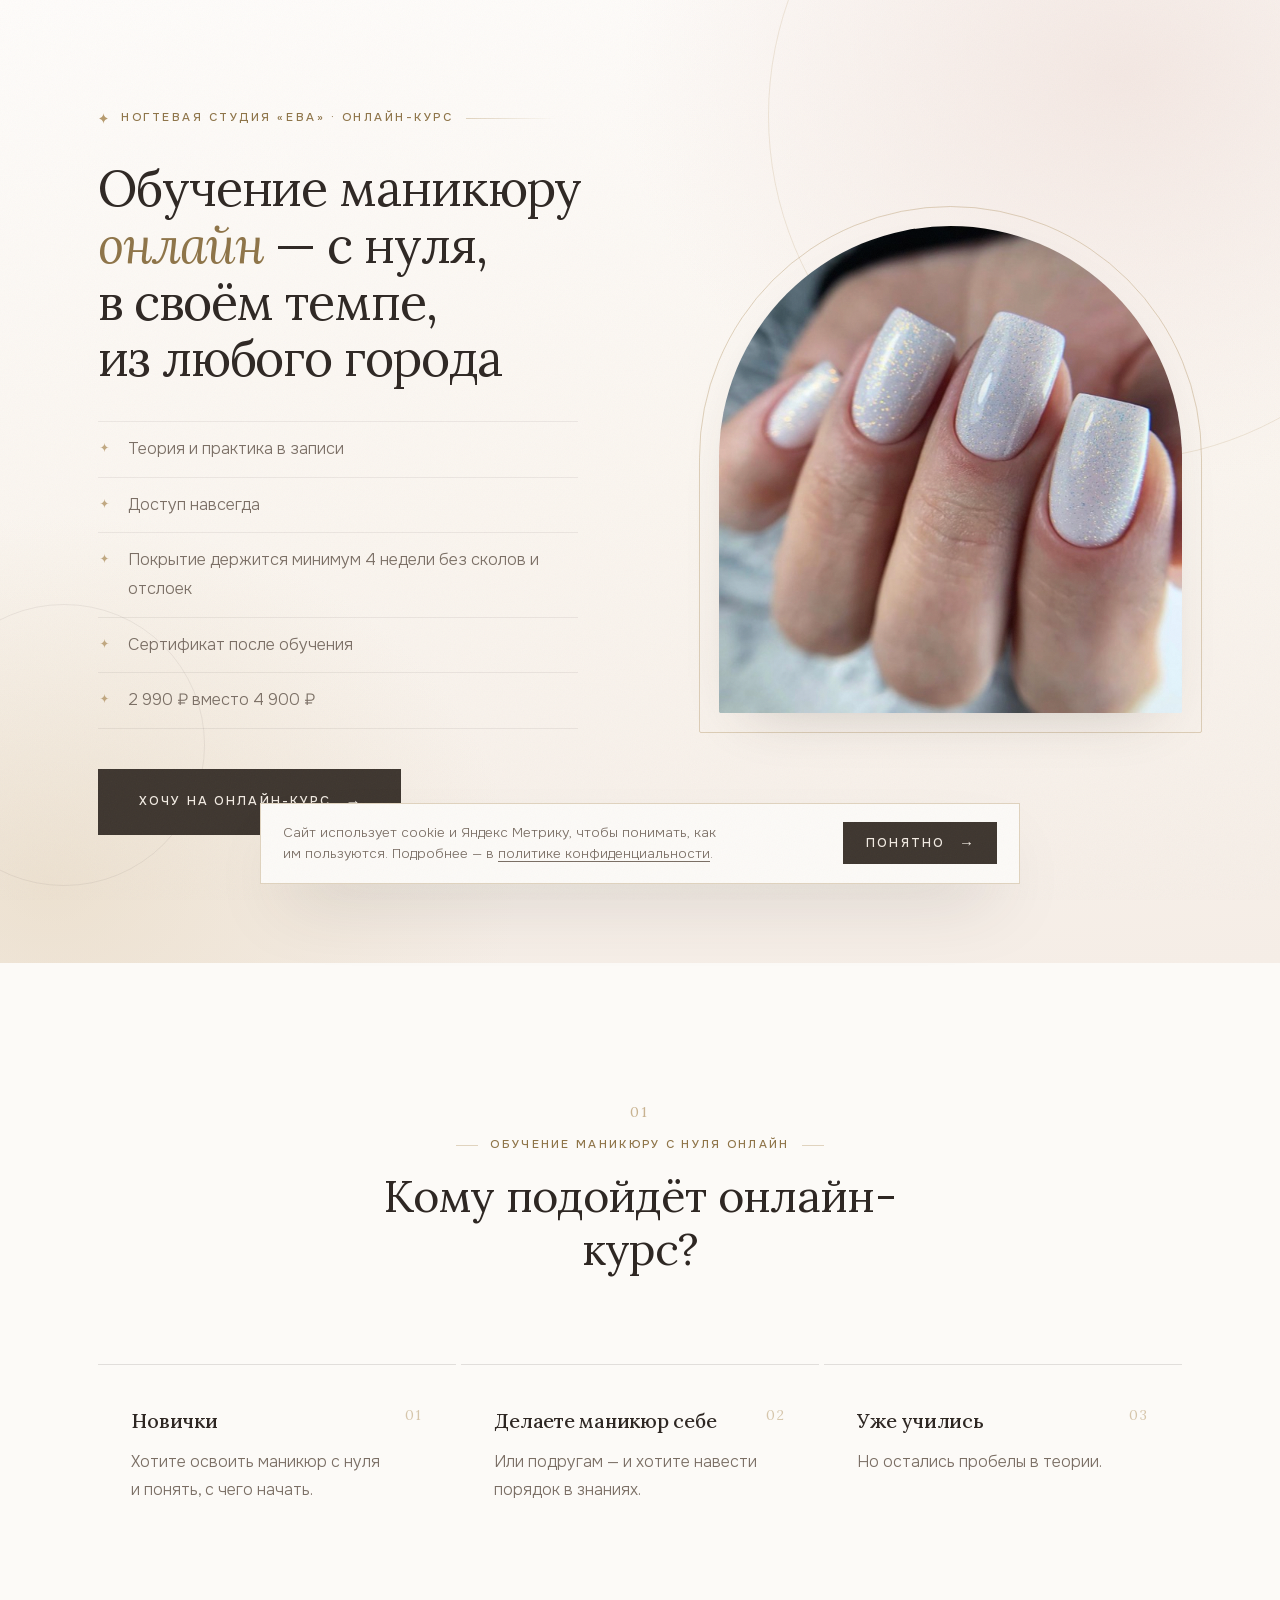
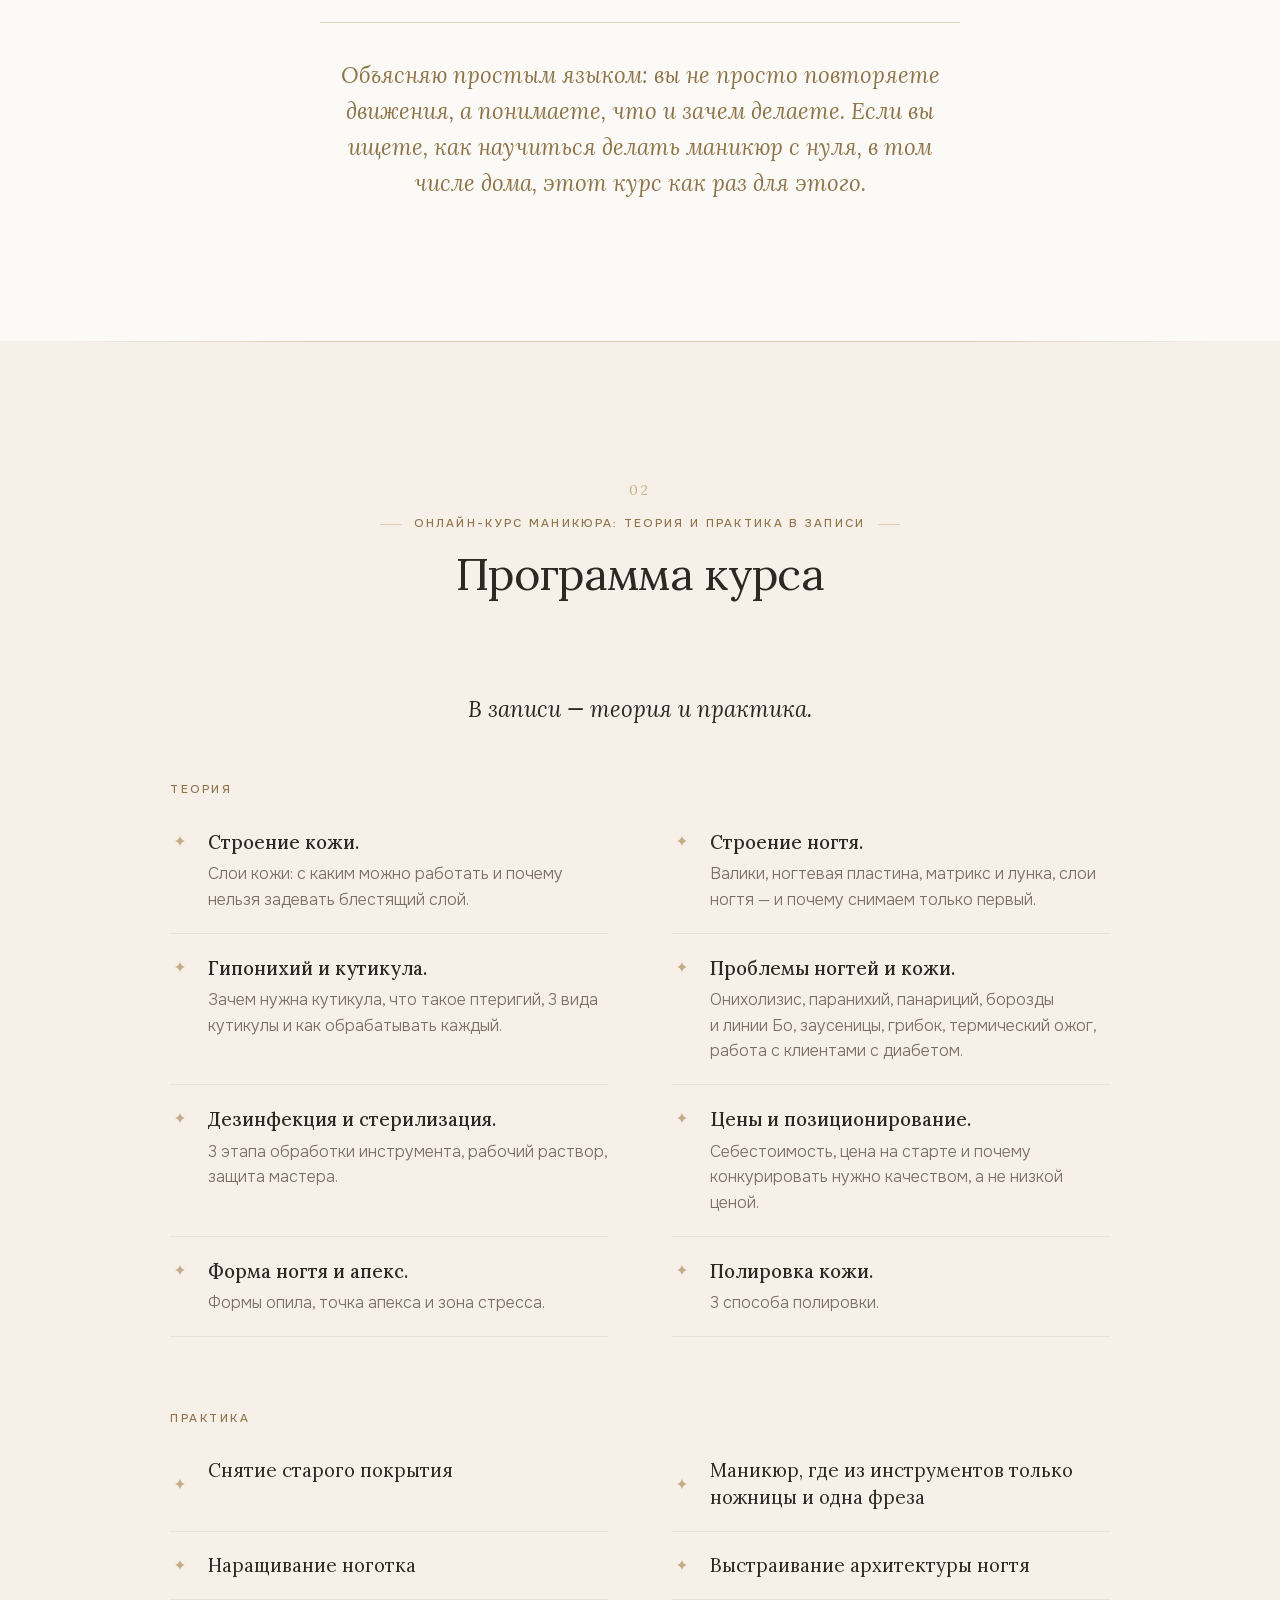
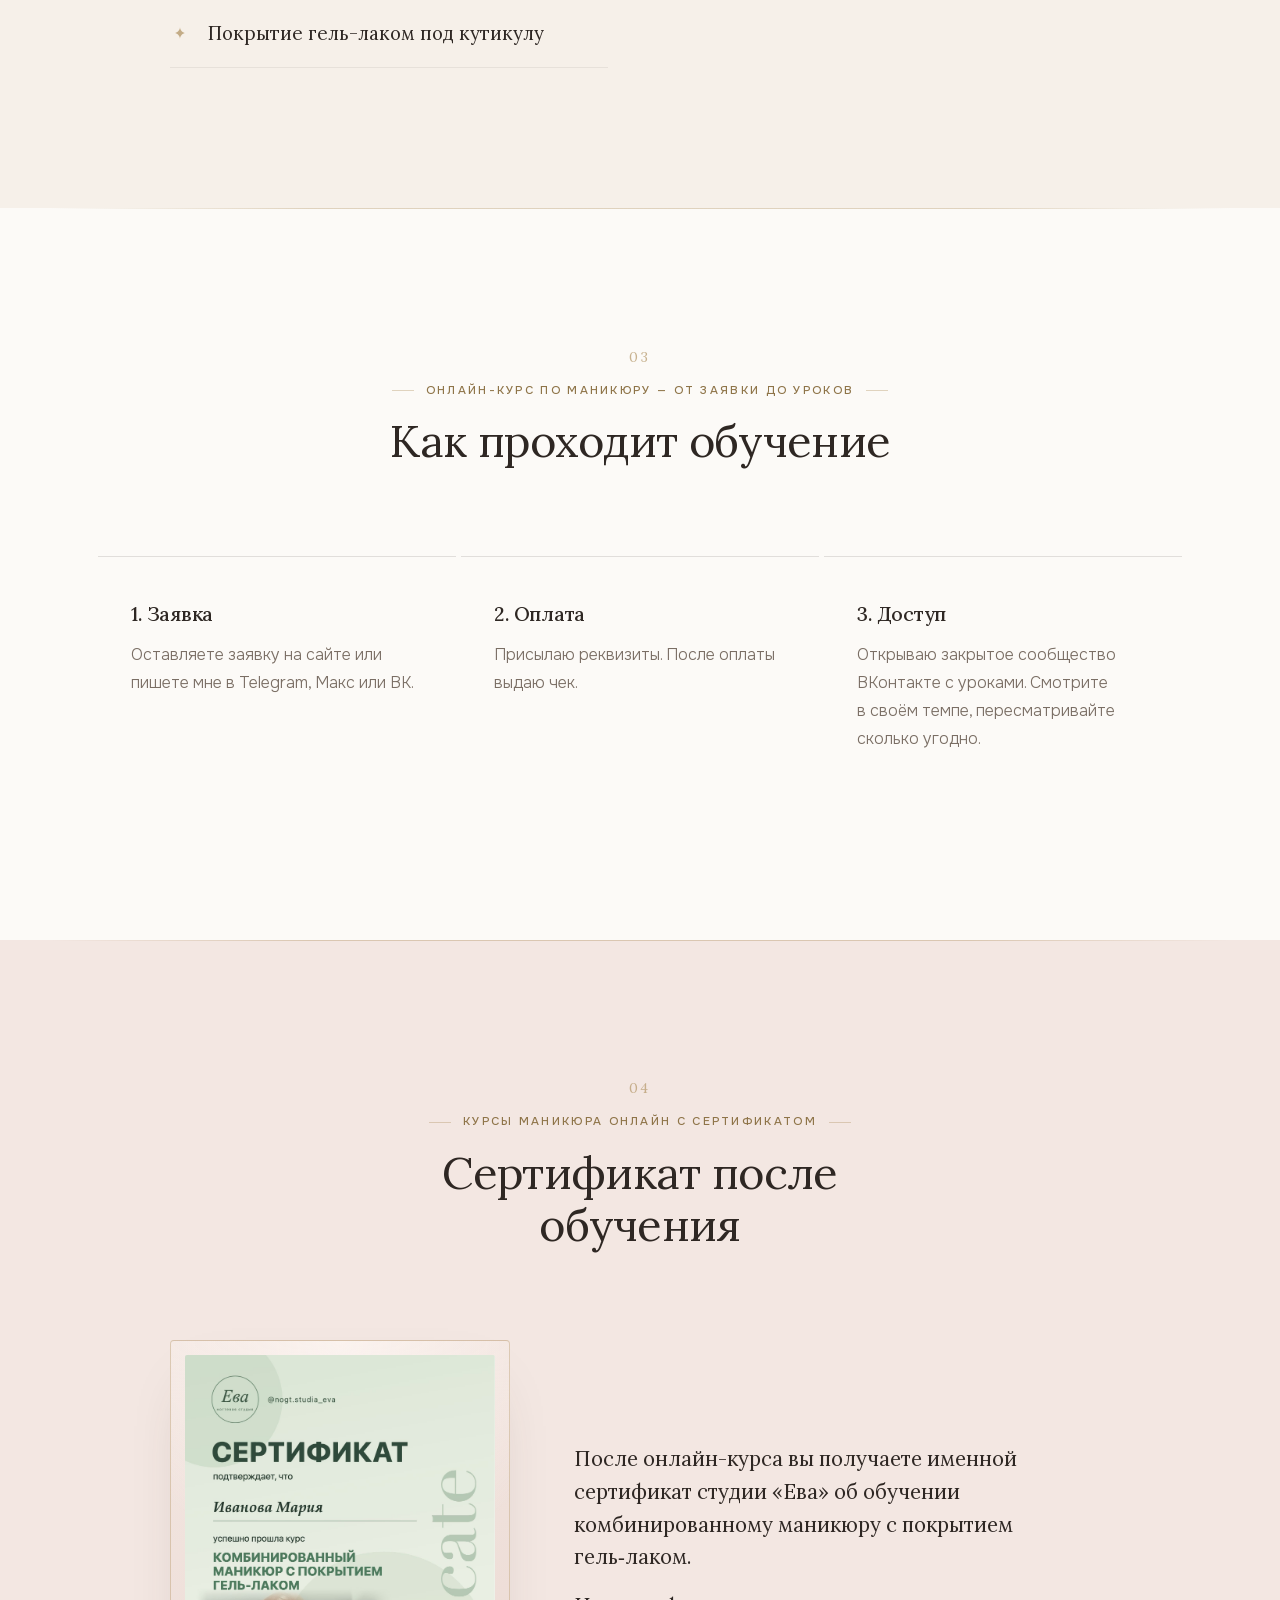
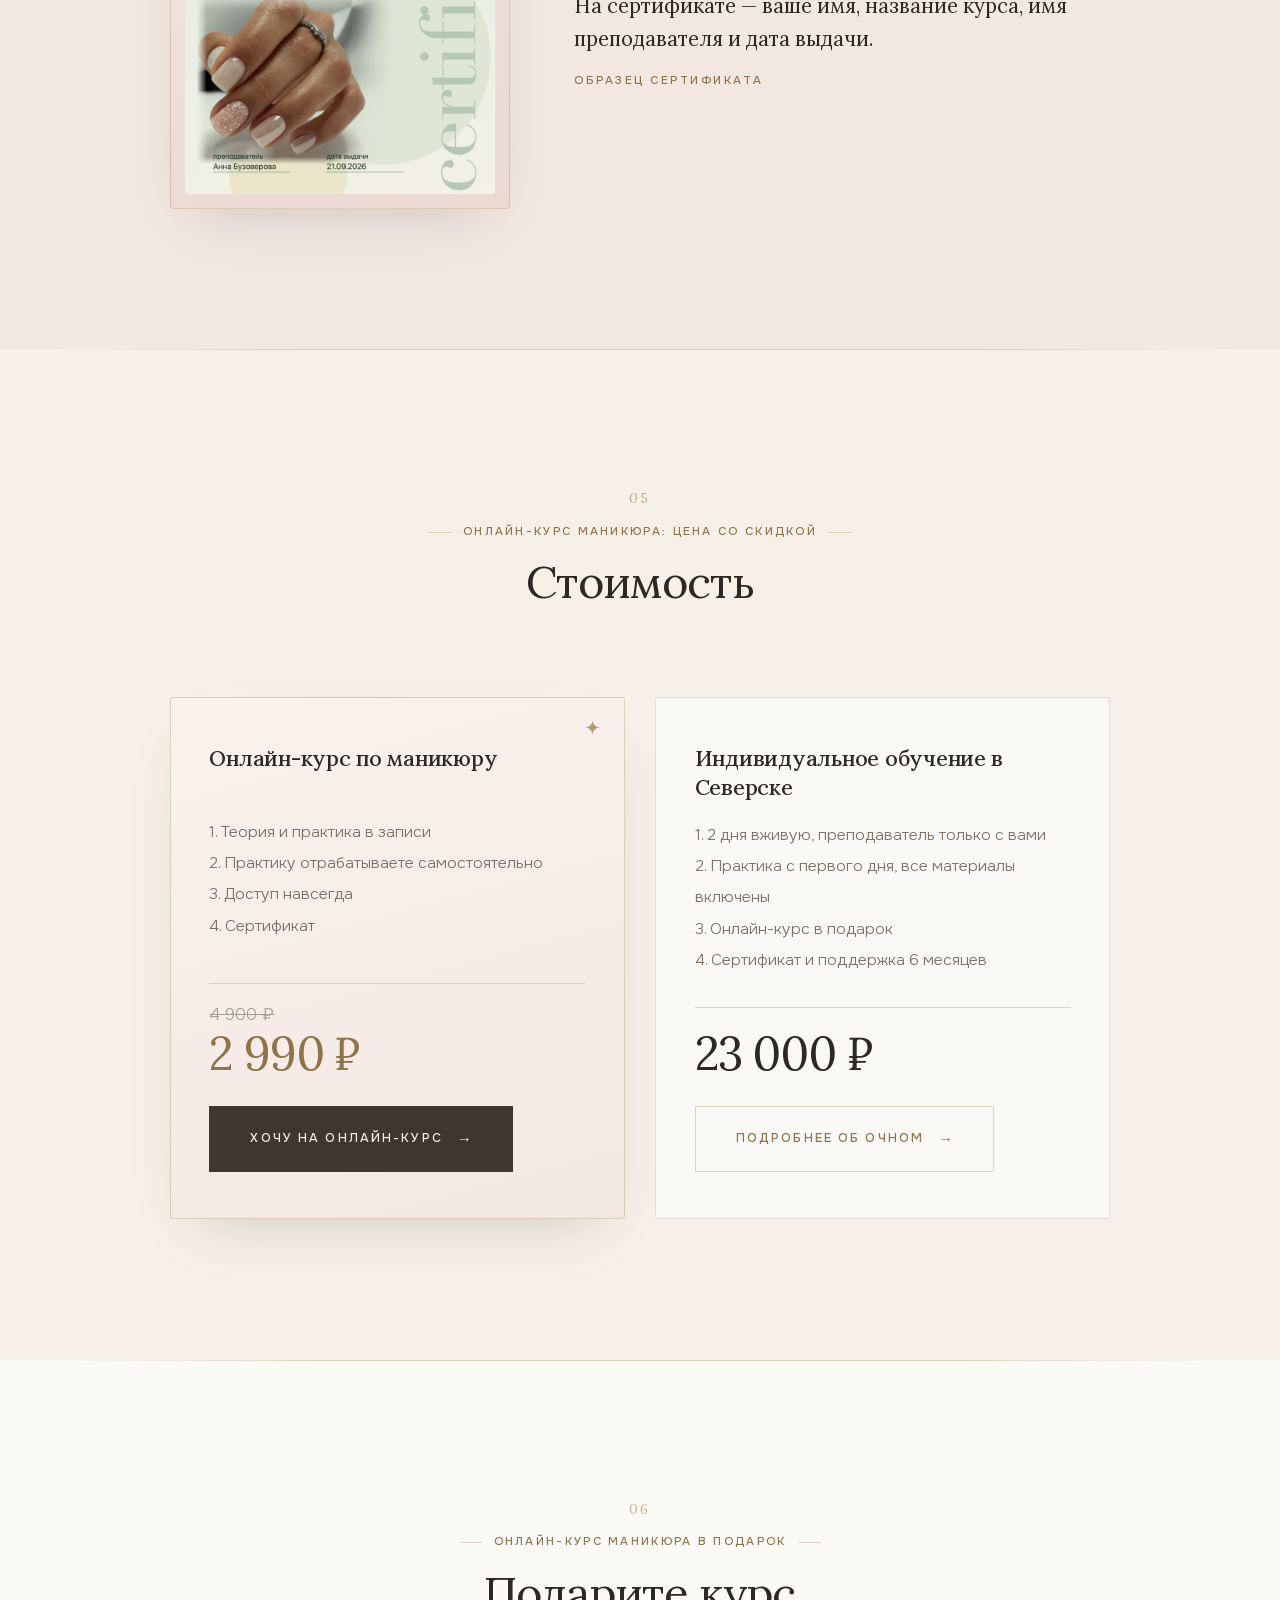
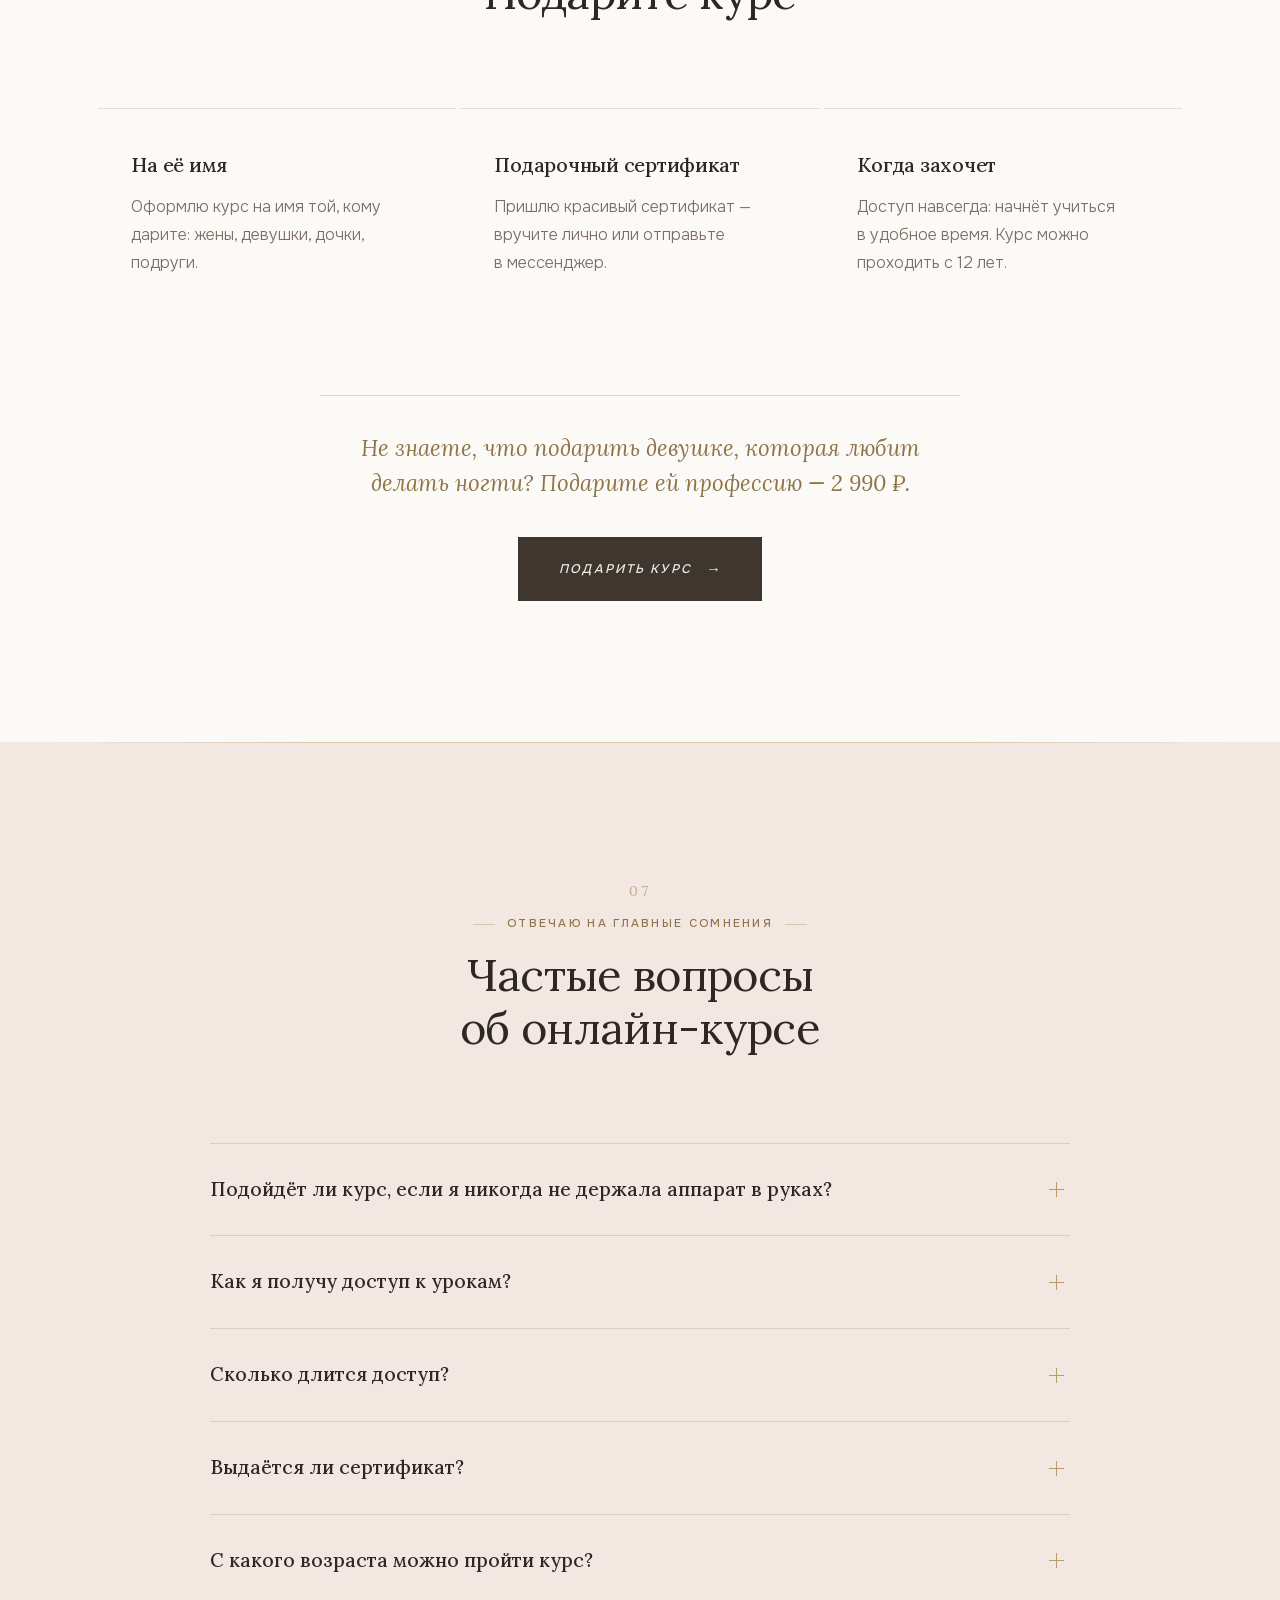
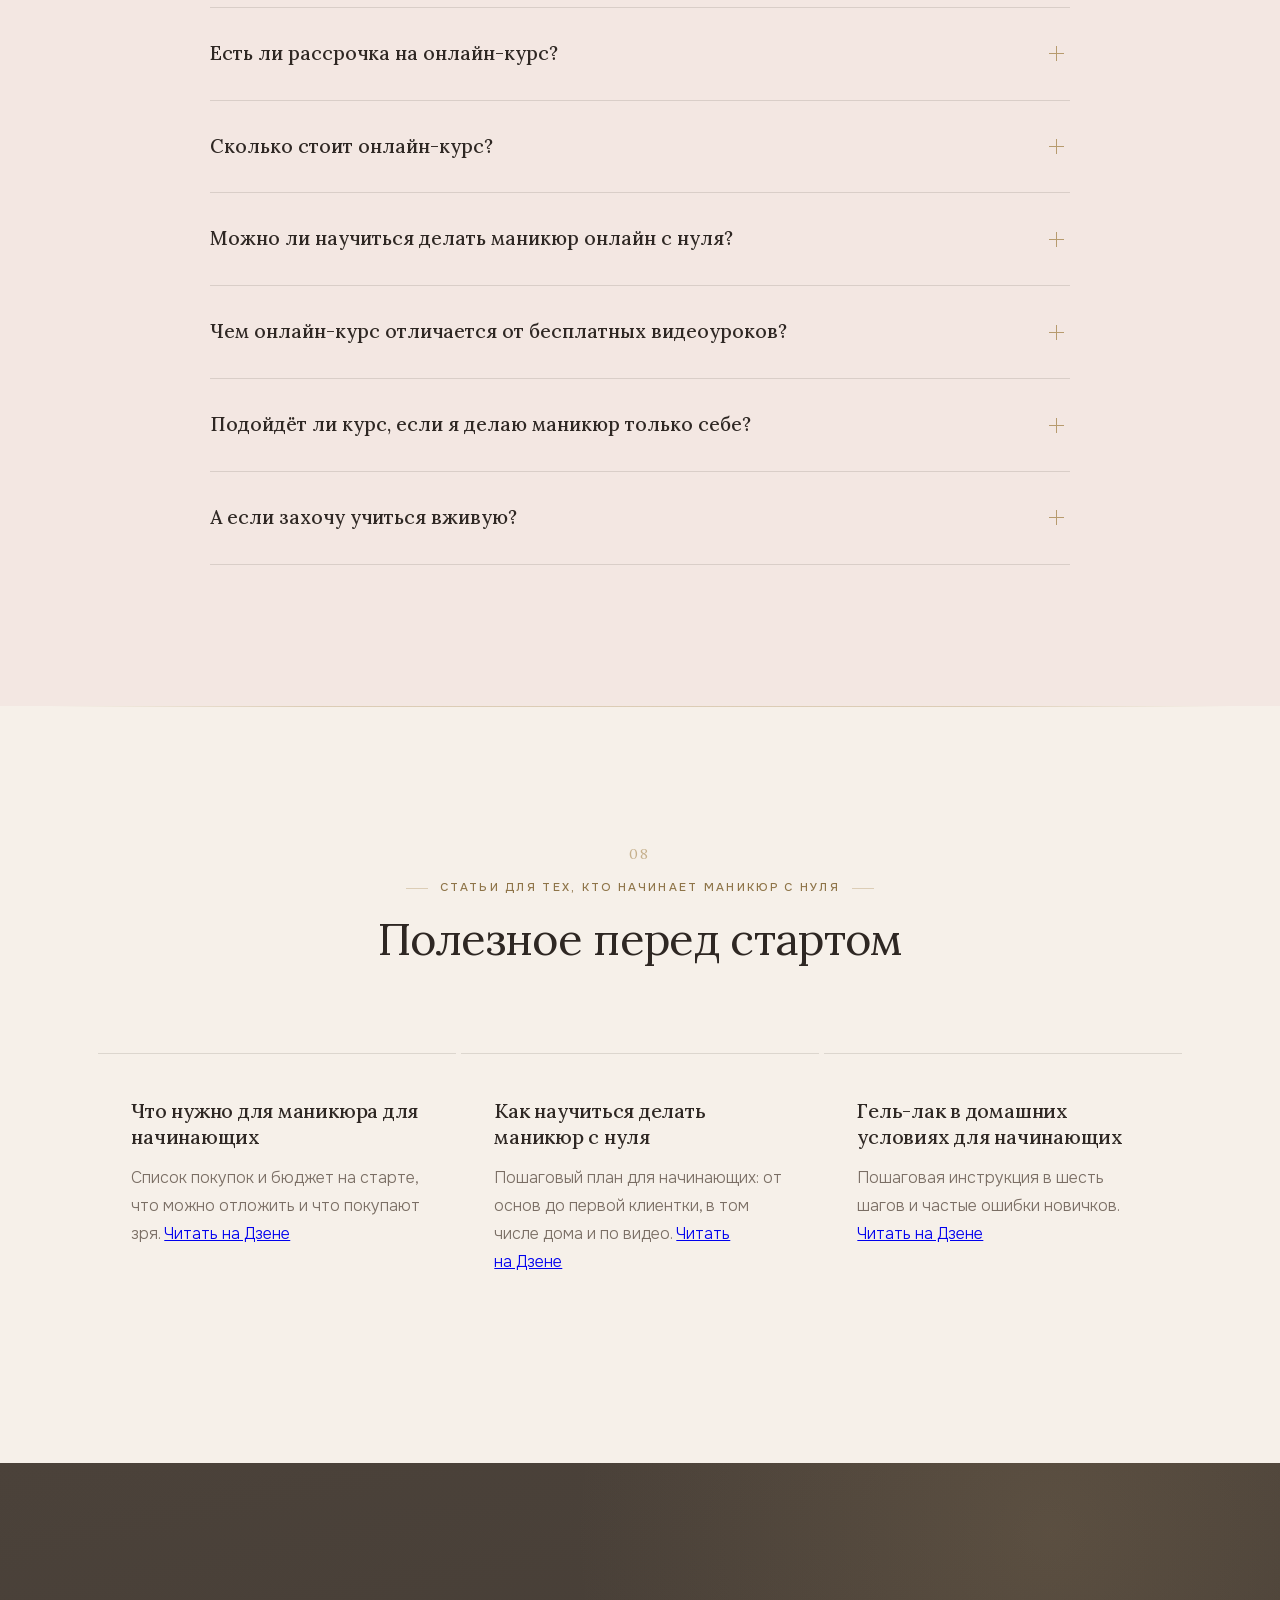
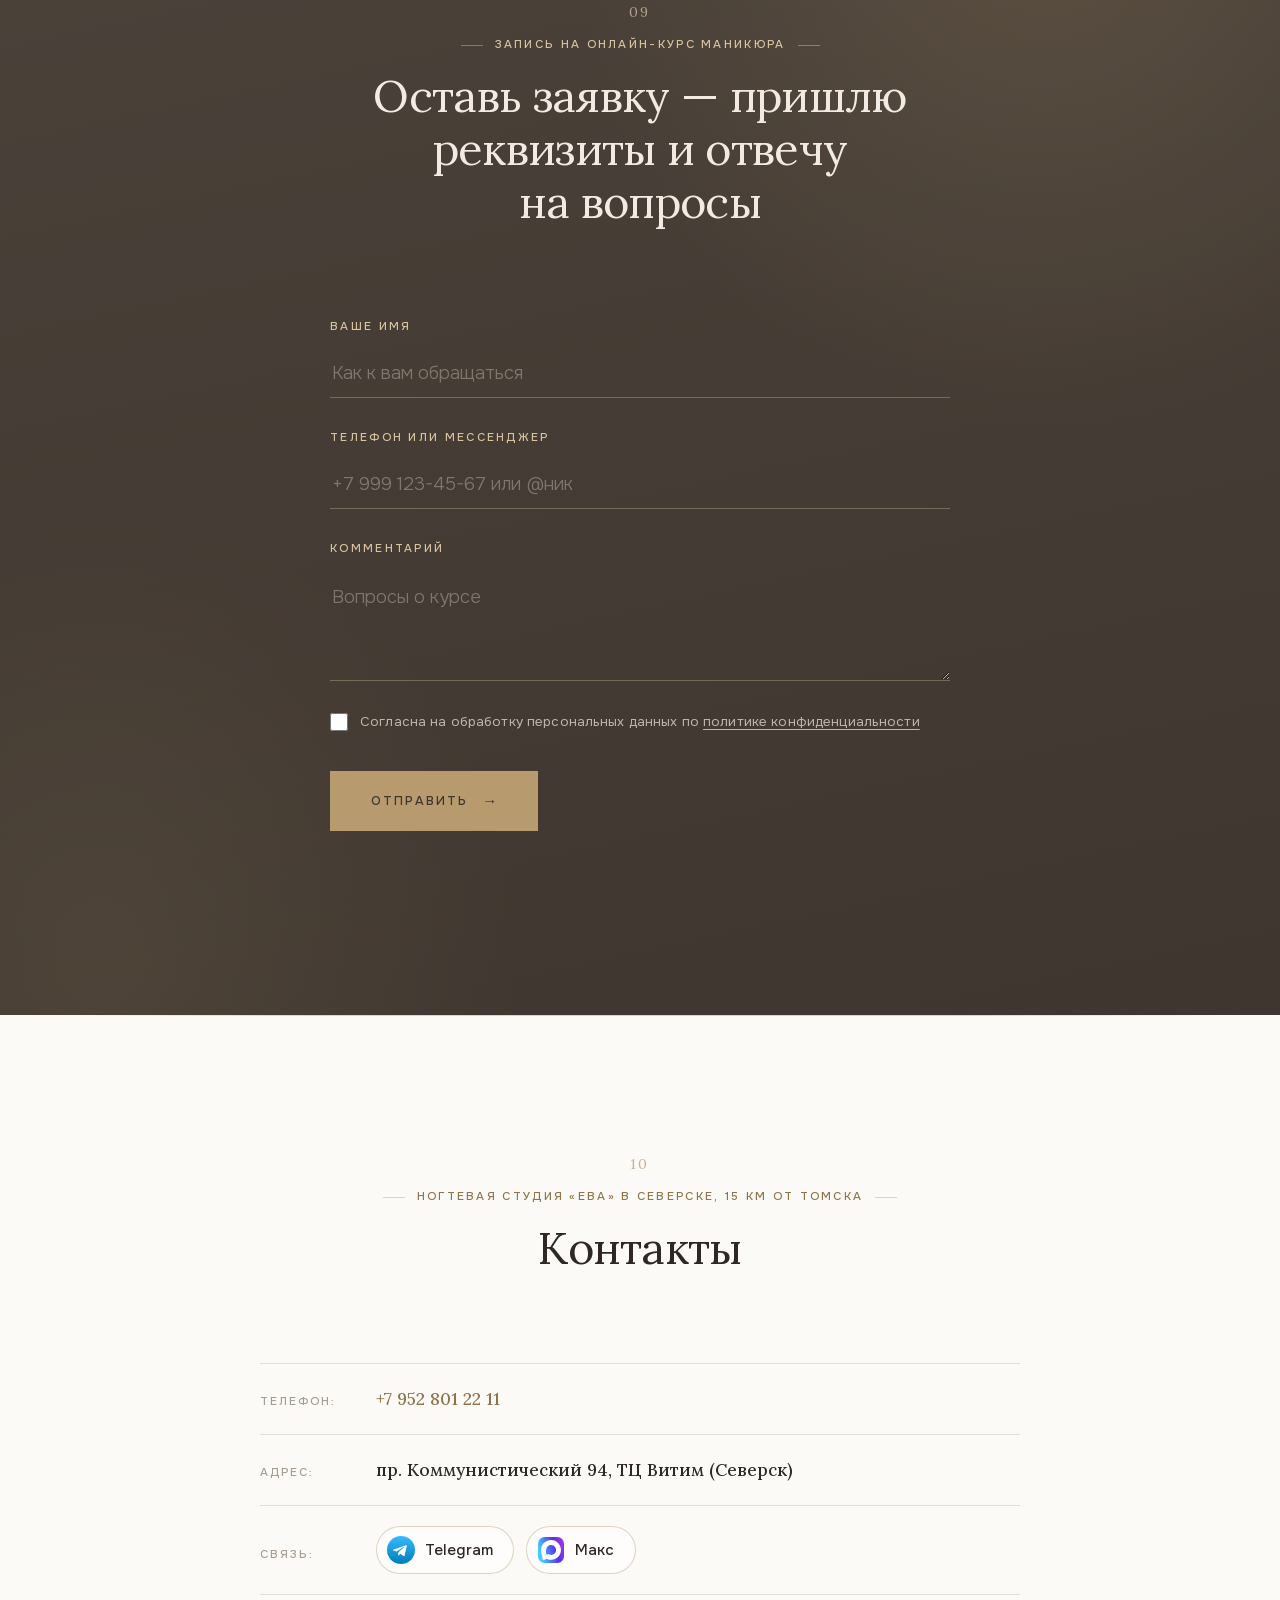
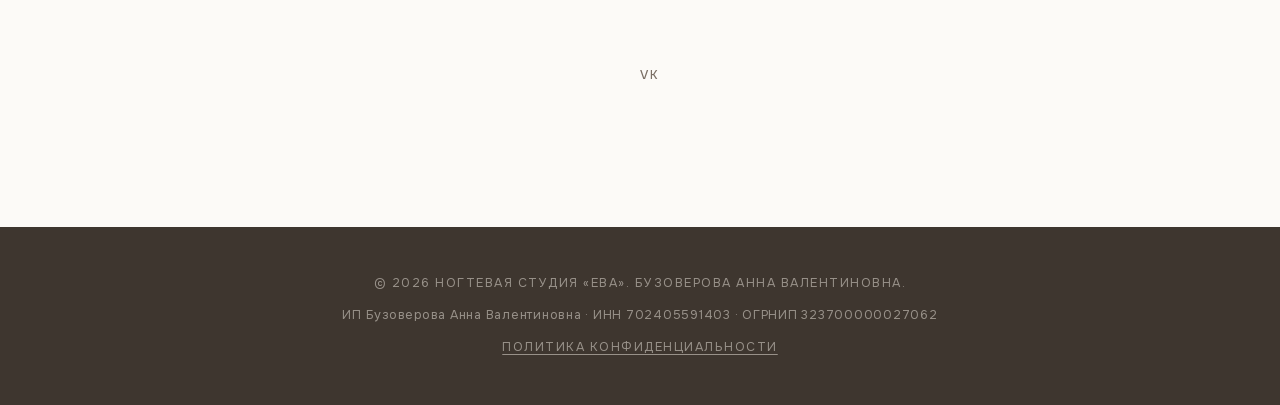
==== commit 1f596d3d: "Страница онлайн-курса: обещание «минимум 4 недели без сколов и отслоек» и раздел «Подарите курс» Co-" ====
--- a/onlayn-kurs.html
+++ b/onlayn-kurs.html
@@ -115,7 +115,7 @@
             {
                 "@type": "Question",
                 "name": "Чем онлайн-курс отличается от бесплатных видеоуроков?",
-                "acceptedAnswer": { "@type": "Answer", "text": "Бесплатные видео показывают отдельные приёмы. В курсе уроки идут по порядку, от строения ногтя до покрытия гель-лаком, с объяснением, что и зачем вы делаете. Доступ остаётся навсегда, а в конце вы получаете сертификат." }
+                "acceptedAnswer": { "@type": "Answer", "text": "Бесплатные видео показывают отдельные приёмы. В курсе уроки идут по порядку, от строения ногтя до покрытия гель-лаком, с объяснением, что и зачем вы делаете. Вы понимаете, почему покрытие отслаивается, и делаете так, чтобы оно держалось минимум 4 недели без сколов и отслоек. Доступ остаётся навсегда, а в конце вы получаете сертификат." }
             },
             {
                 "@type": "Question",
@@ -163,6 +163,7 @@
                 <ul class="hero-points">
                     <li>Теория и практика в записи</li>
                     <li>Доступ навсегда</li>
+                    <li>Покрытие держится минимум 4 недели без сколов и отслоек</li>
                     <li>Сертификат после обучения</li>
                     <li>2 990 ₽ вместо 4 900 ₽</li>
                 </ul>
@@ -284,6 +285,28 @@
         </div>
     </section>
 
+    <!-- ===== ПОДАРИТЕ КУРС ===== -->
+    <section class="section" id="podarok">
+        <div class="container">
+            <h2 class="section-title">Подарите курс<span class="title-accent">Онлайн-курс маникюра в&nbsp;подарок</span></h2>
+            <div class="cards reveal">
+                <div class="card">
+                    <h3>На&nbsp;её имя</h3>
+                    <p>Оформлю курс на&nbsp;имя той, кому дарите: жены, девушки, дочки, подруги.</p>
+                </div>
+                <div class="card">
+                    <h3>Подарочный сертификат</h3>
+                    <p>Пришлю красивый сертификат&nbsp;— вручите лично или отправьте в&nbsp;мессенджер.</p>
+                </div>
+                <div class="card">
+                    <h3>Когда захочет</h3>
+                    <p>Доступ навсегда: начнёт учиться в&nbsp;удобное время. Курс можно проходить с&nbsp;12&nbsp;лет.</p>
+                </div>
+            </div>
+            <p class="note">Не&nbsp;знаете, что подарить девушке, которая любит делать ногти? Подарите ей профессию&nbsp;— 2&nbsp;990&nbsp;₽.<br><br><a href="#zapis" class="btn btn-primary">Подарить курс</a></p>
+        </div>
+    </section>
+
     <!-- ===== FAQ ===== -->
     <section class="section section-white" id="faq">
         <div class="container">
@@ -323,7 +346,7 @@
                 </details>
                 <details class="faq-item">
                     <summary>Чем онлайн-курс отличается от бесплатных видеоуроков?</summary>
-                    <p>Бесплатные видео показывают отдельные приёмы. В курсе уроки идут по порядку, от строения ногтя до покрытия гель-лаком, с объяснением, что и зачем вы делаете. Доступ остаётся навсегда, а в конце вы получаете сертификат.</p>
+                    <p>Бесплатные видео показывают отдельные приёмы. В курсе уроки идут по порядку, от строения ногтя до покрытия гель-лаком, с объяснением, что и зачем вы делаете. Вы понимаете, почему покрытие отслаивается, и делаете так, чтобы оно держалось минимум 4 недели без сколов и отслоек. Доступ остаётся навсегда, а в конце вы получаете сертификат.</p>
                 </details>
                 <details class="faq-item">
                     <summary>Подойдёт ли курс, если я делаю маникюр только себе?</summary>
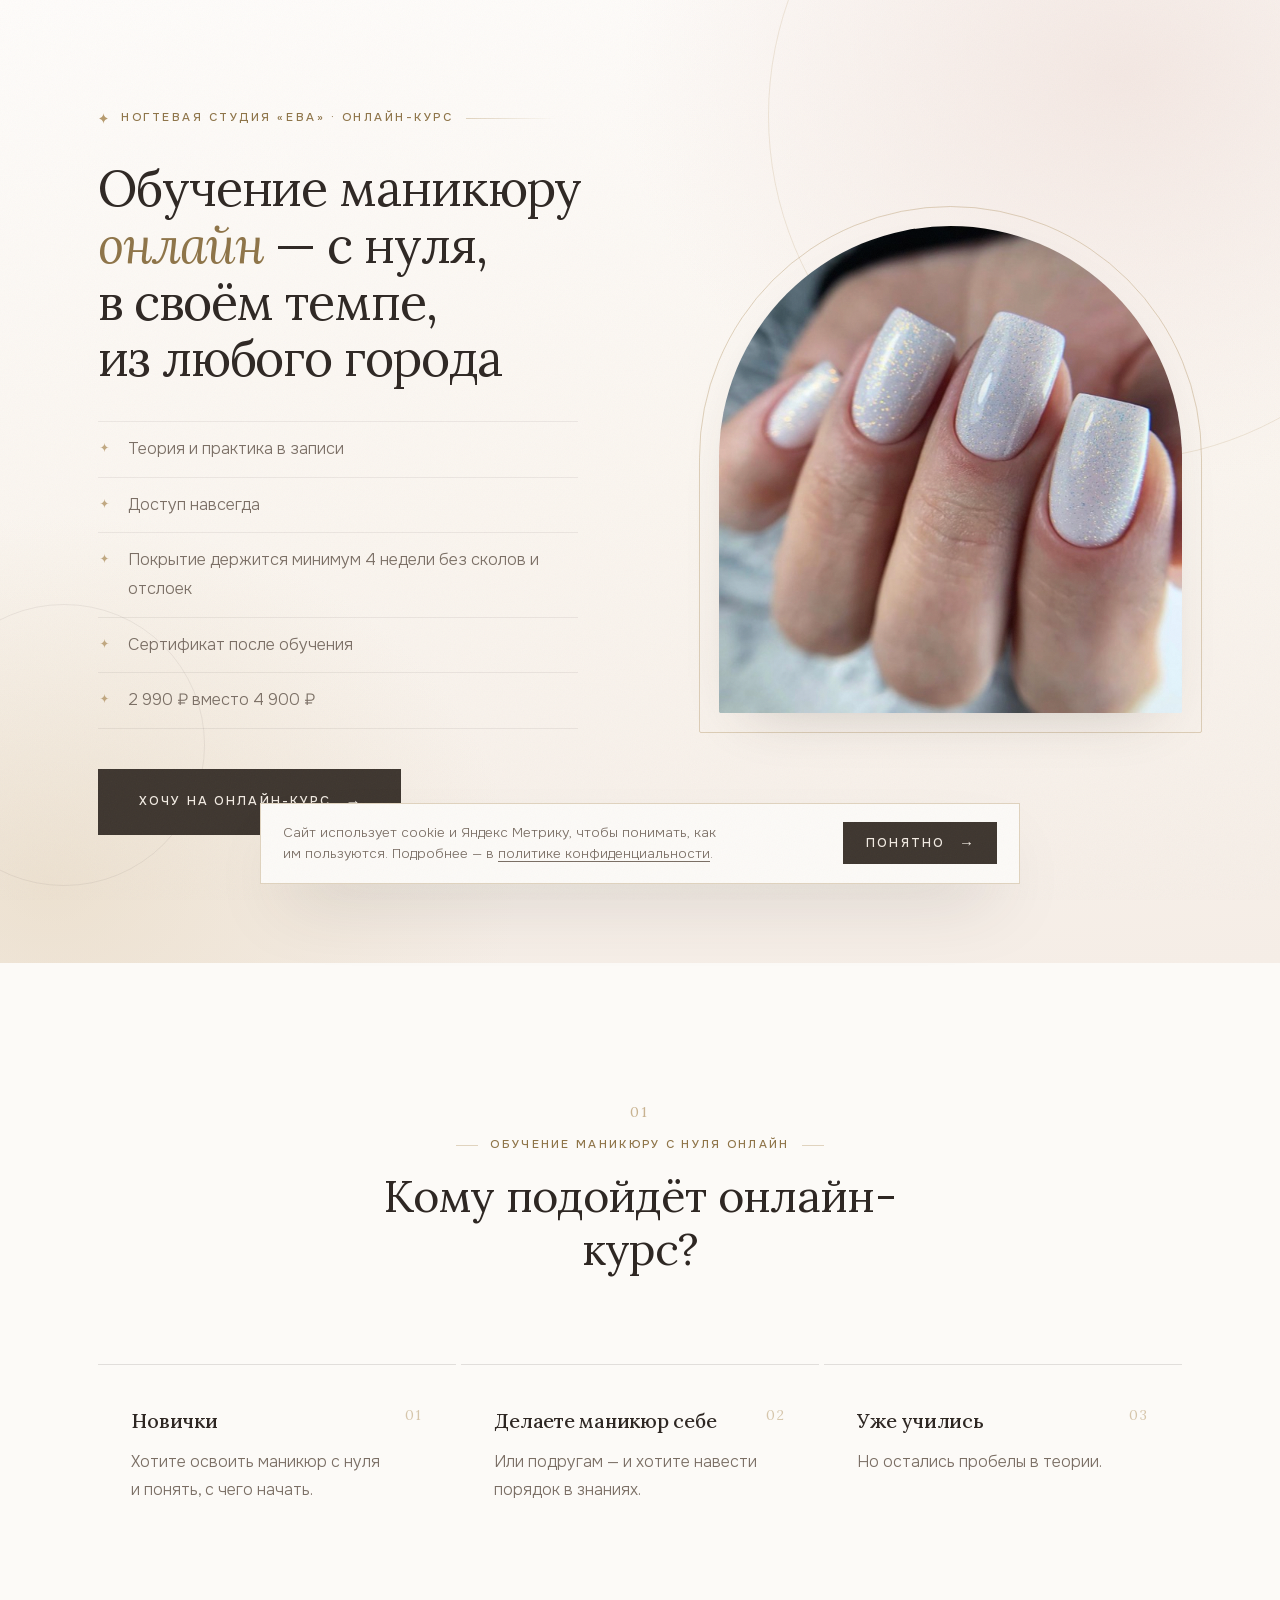
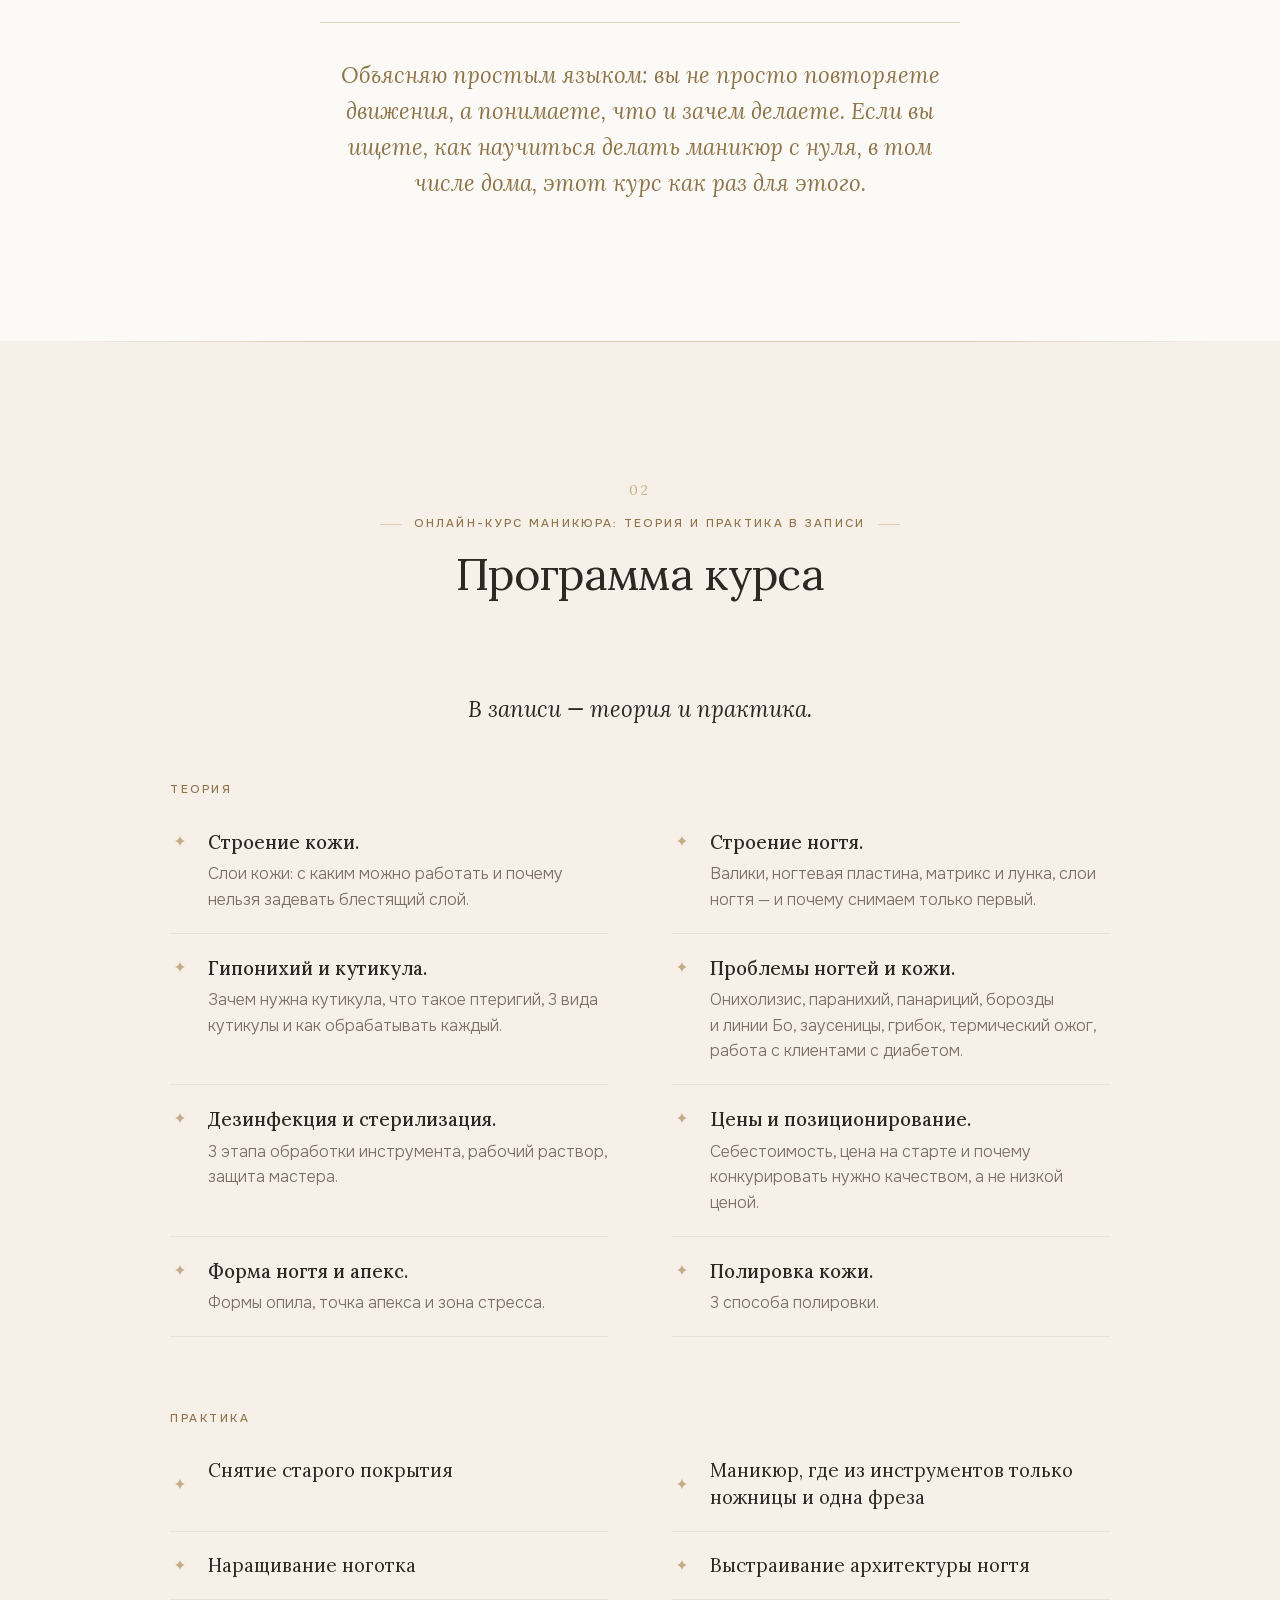
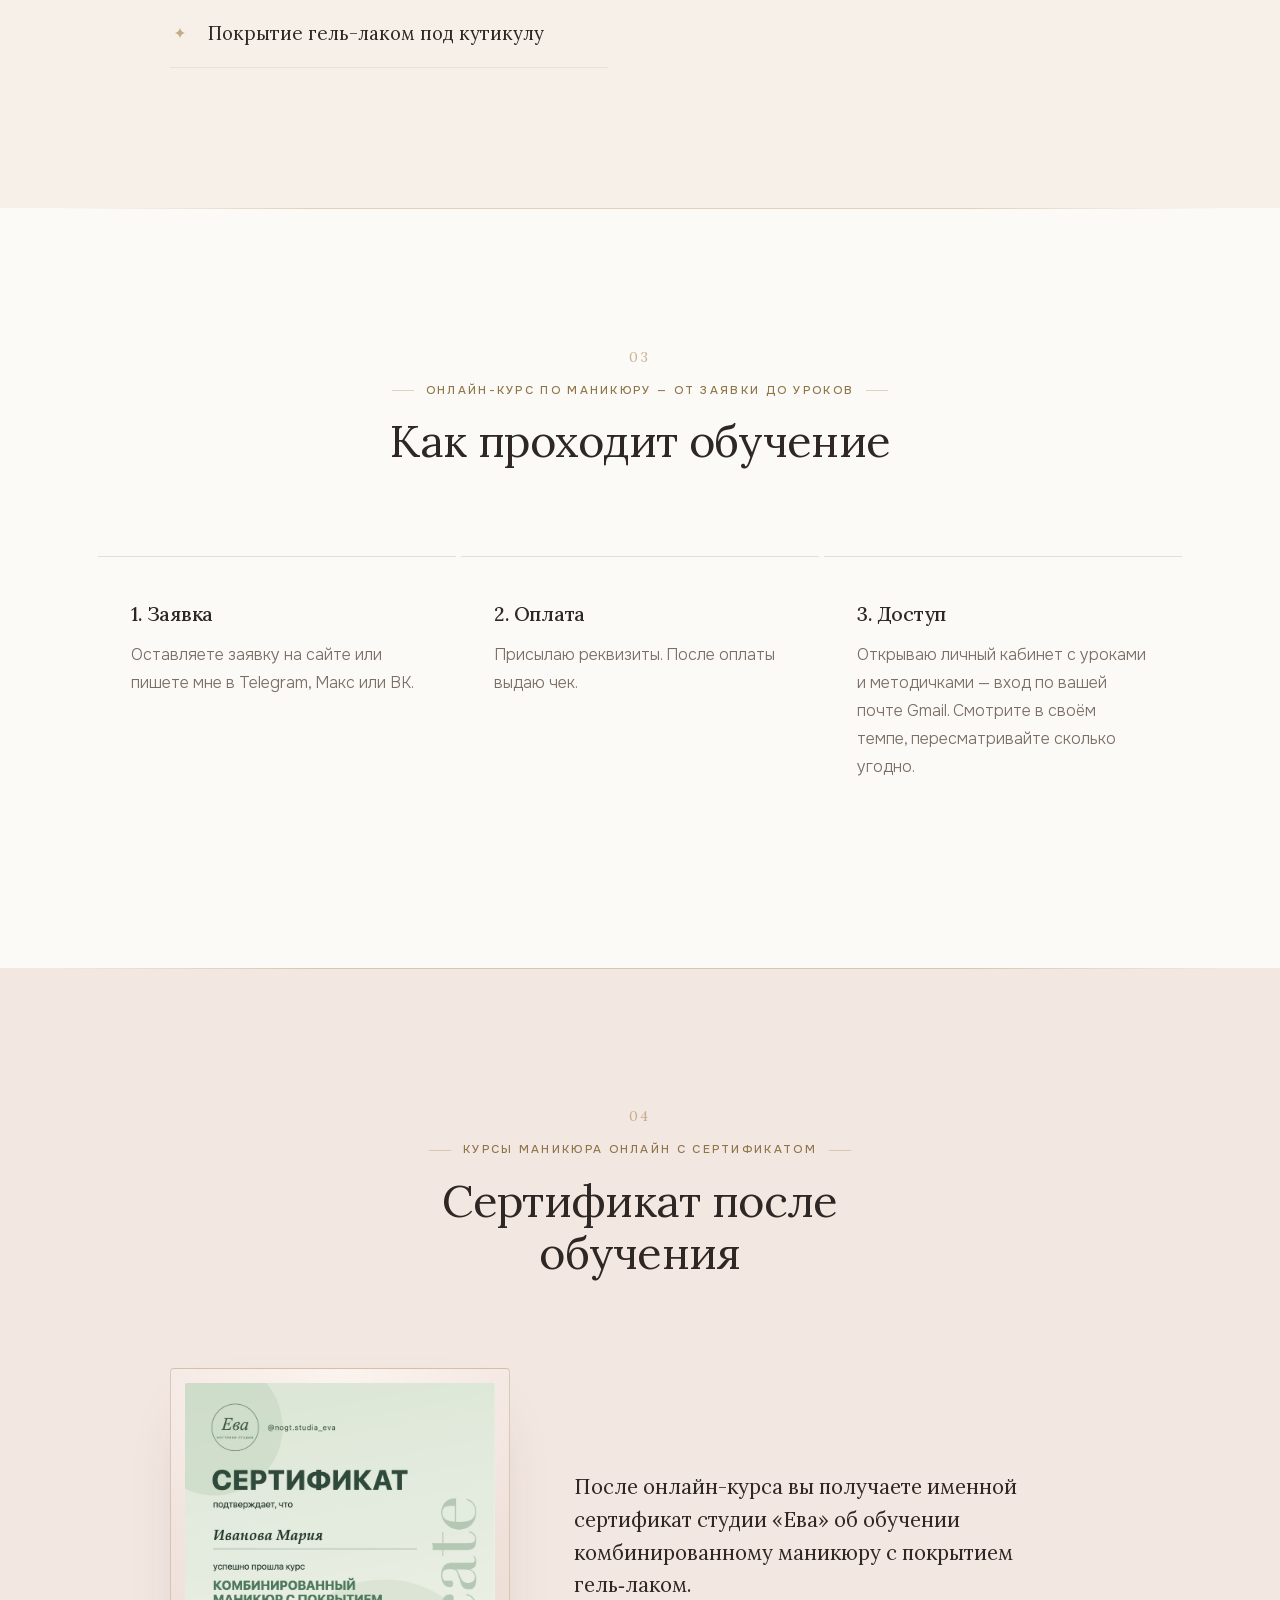
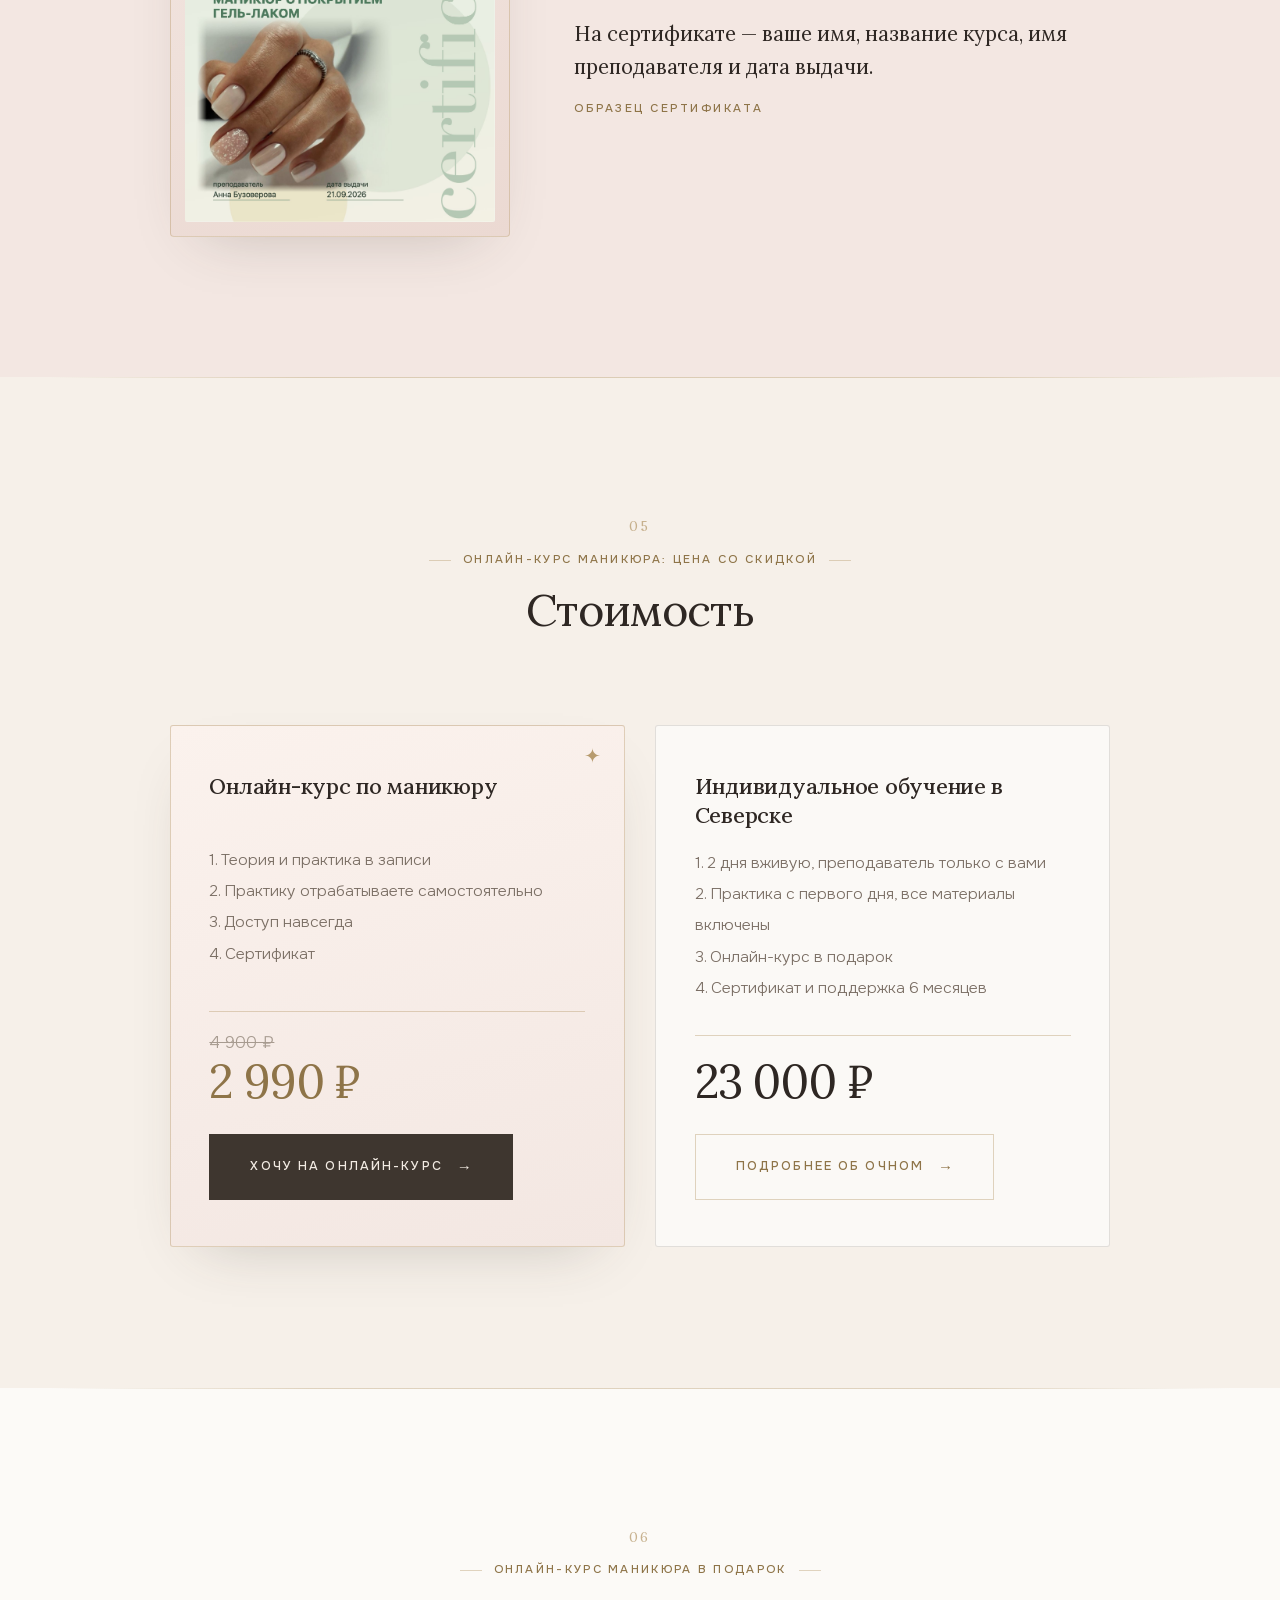
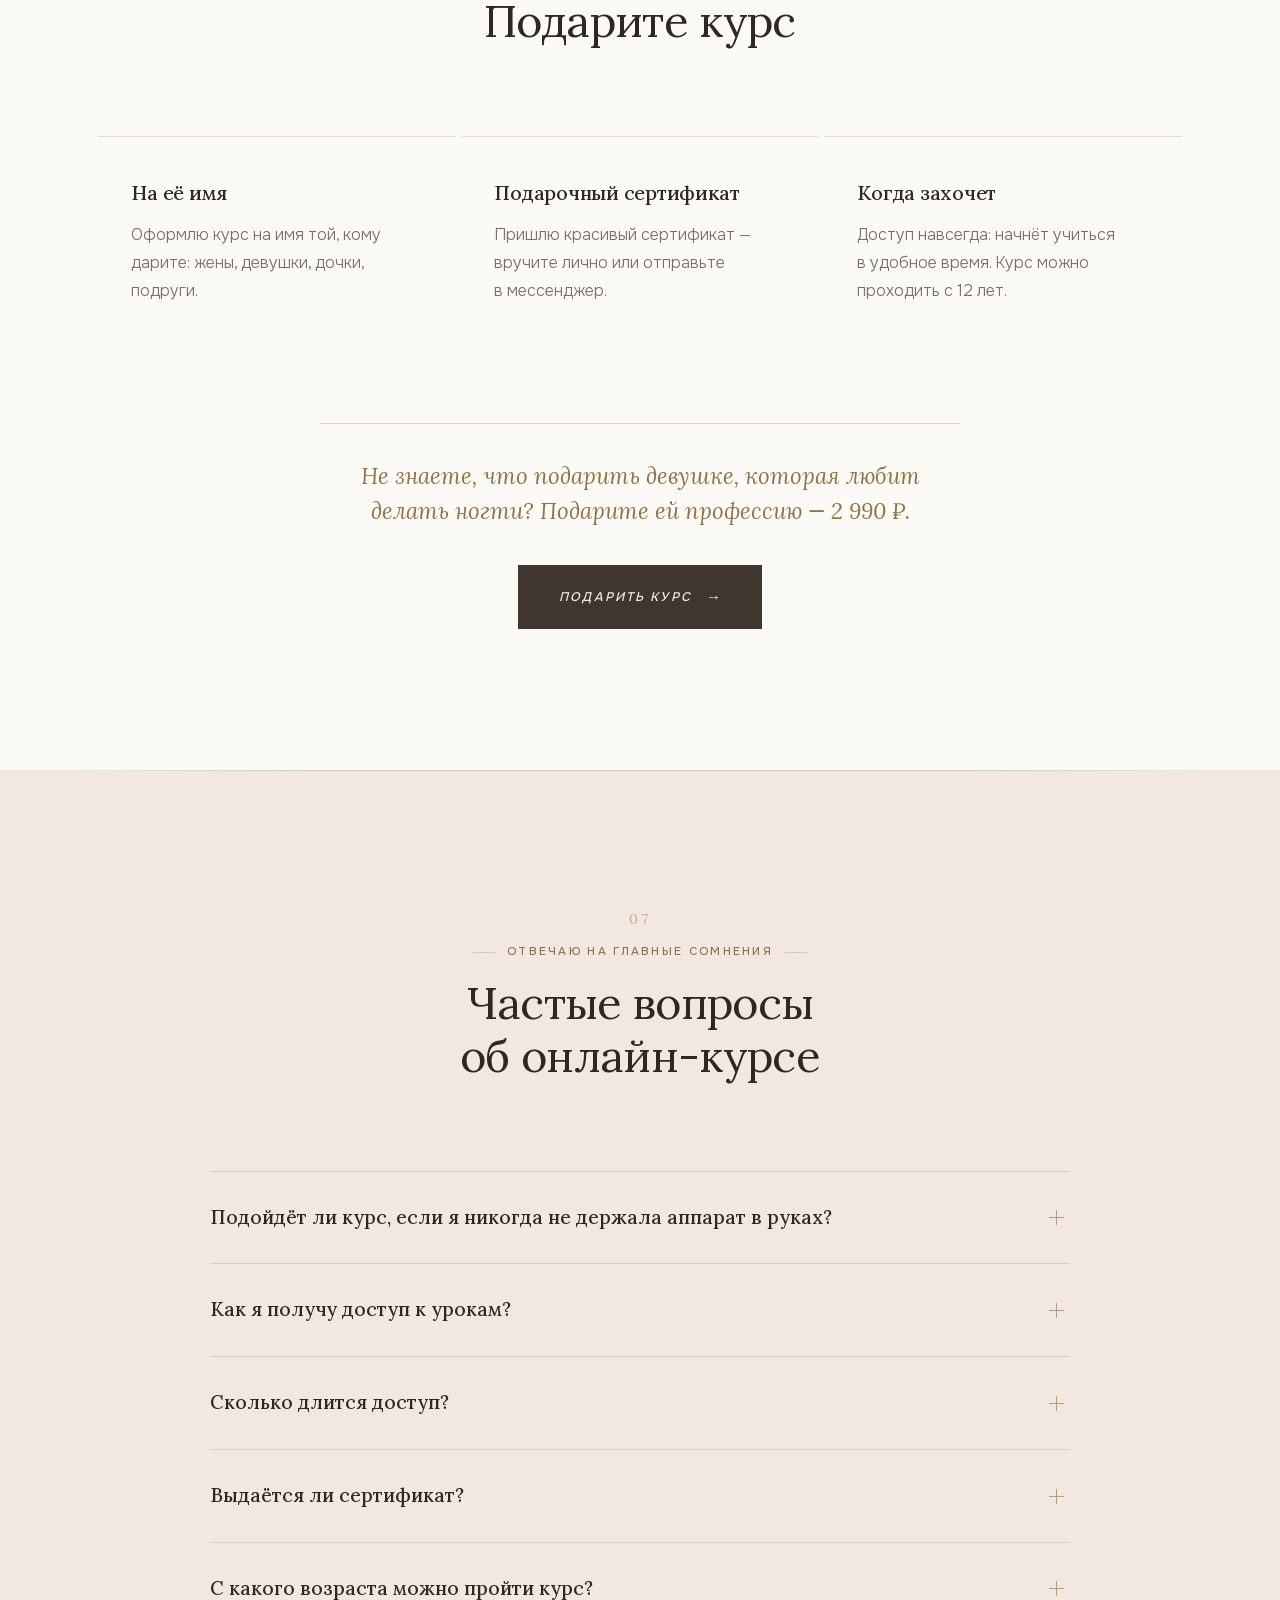
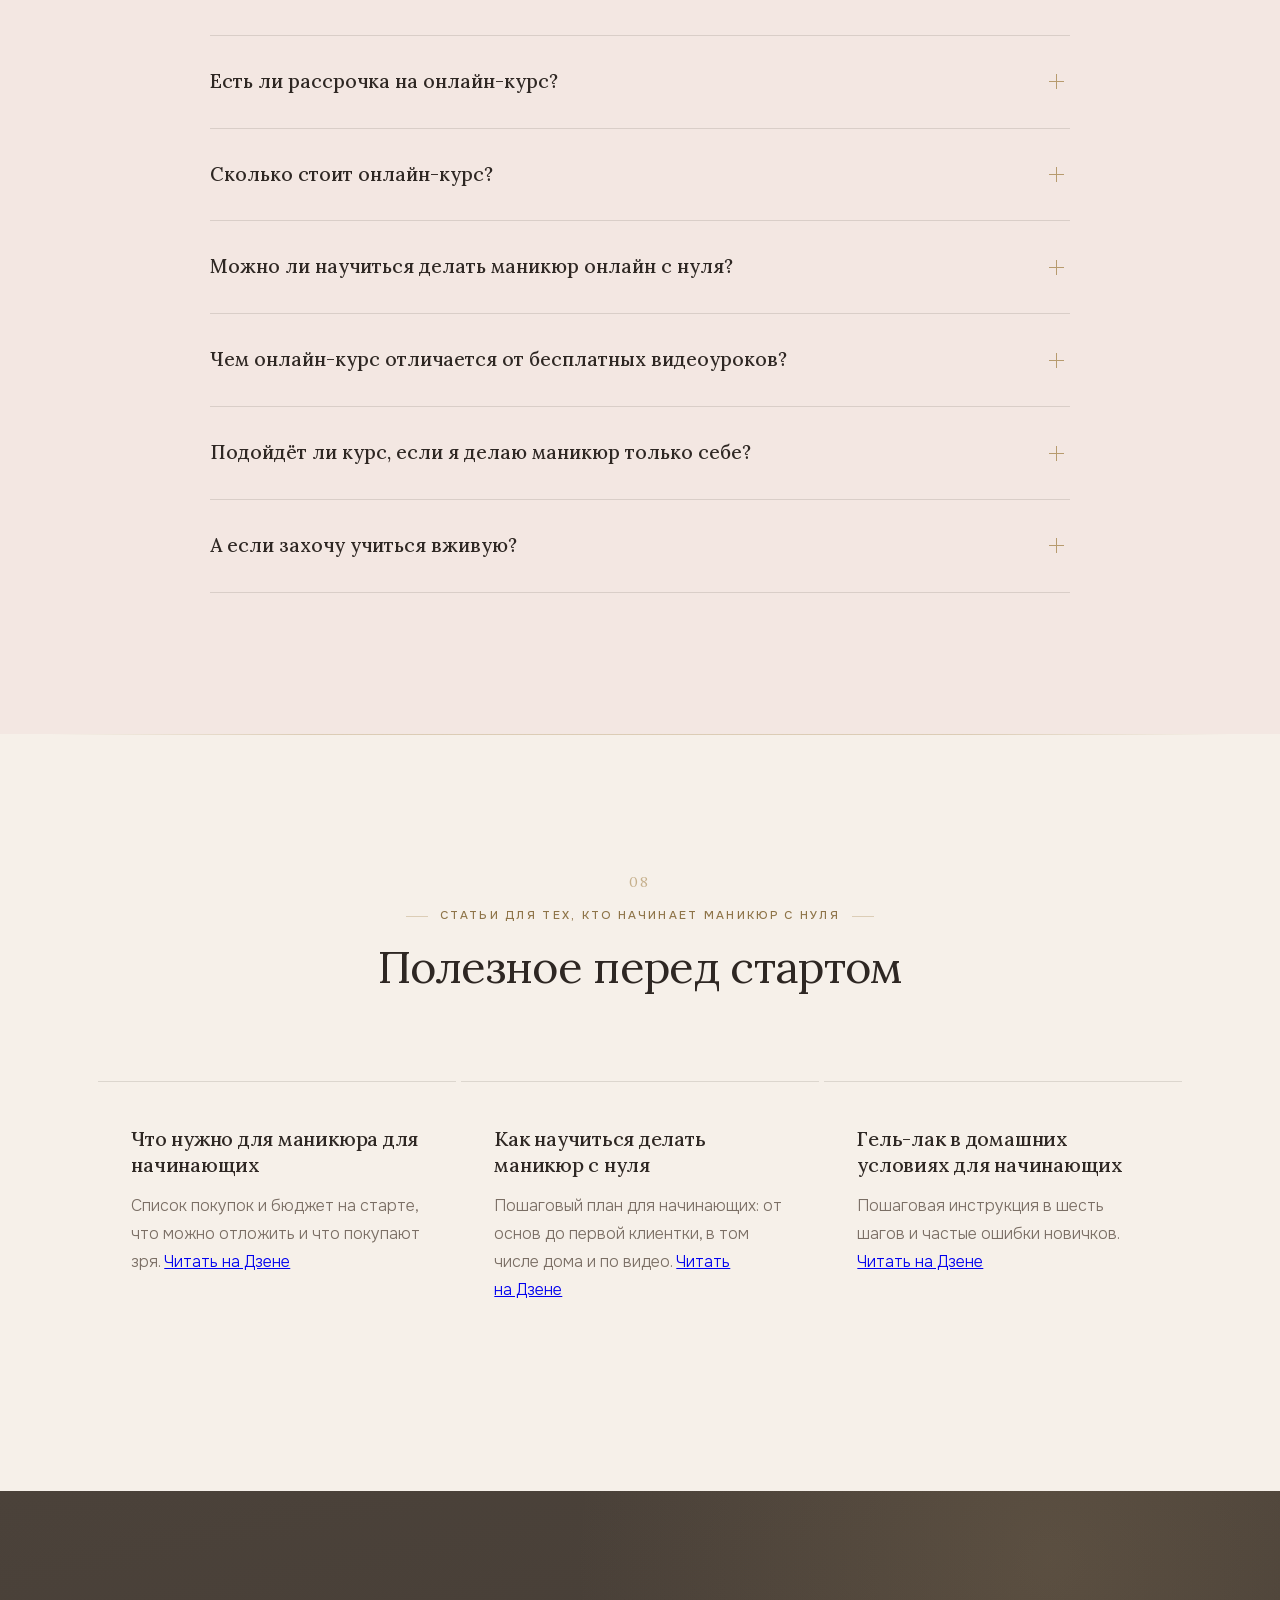
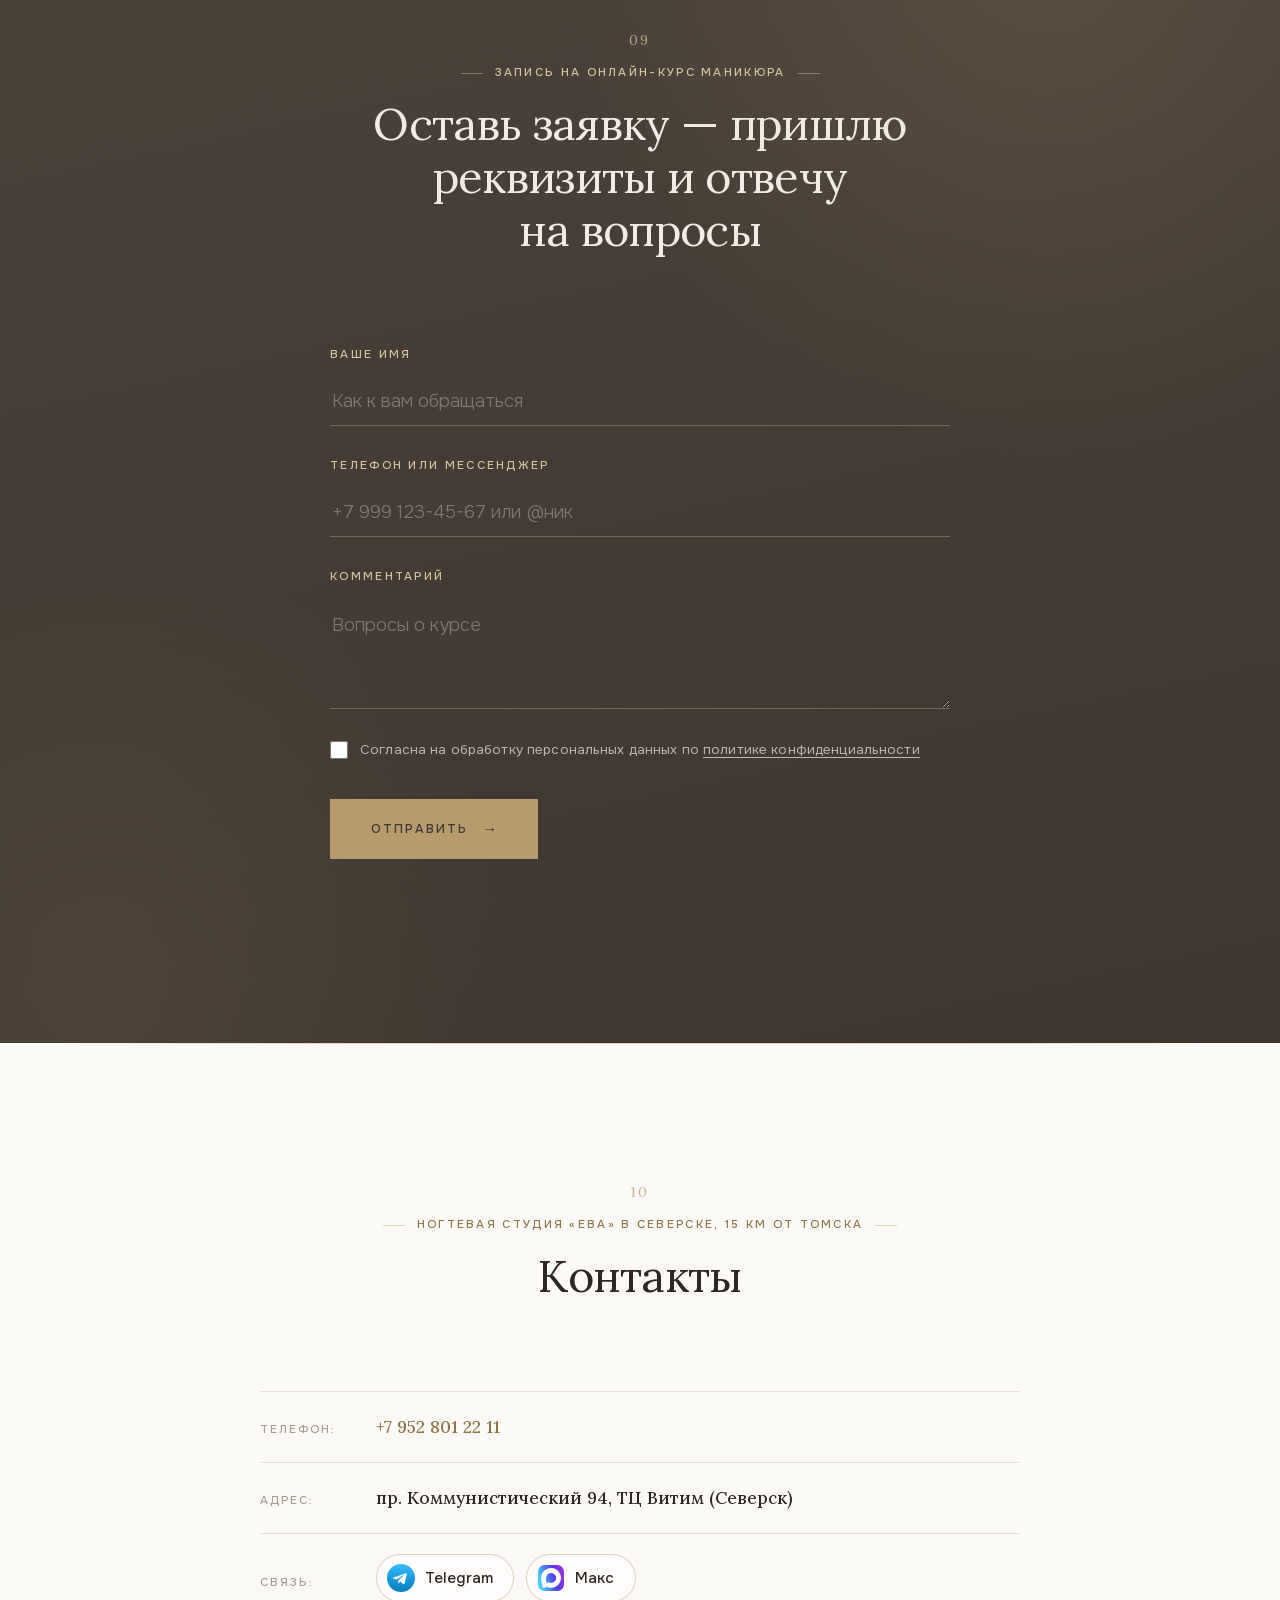
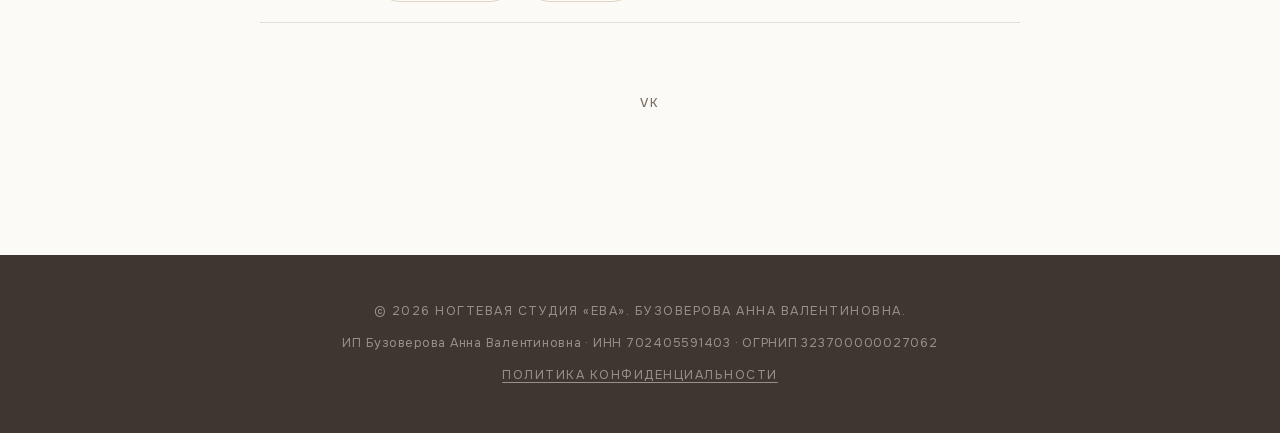
==== commit 9ad07aa8: "Страница курса: доступ через личный кабинет вместо сообщества ВК Co-Authored-By: Claude Opus 5.5 <no" ====
--- a/onlayn-kurs.html
+++ b/onlayn-kurs.html
@@ -80,7 +80,7 @@
             {
                 "@type": "Question",
                 "name": "Как я получу доступ к урокам?",
-                "acceptedAnswer": { "@type": "Answer", "text": "Уроки лежат в закрытом сообществе ВКонтакте. После оплаты вы подаёте заявку на вступление, я её одобряю и присылаю чек." }
+                "acceptedAnswer": { "@type": "Answer", "text": "Уроки — в личном кабинете ученицы. После оплаты пришлите мне свою почту Gmail: я открою доступ и пришлю ссылку на кабинет и чек. Видео и методички открываются только под вашей почтой." }
             },
             {
                 "@type": "Question",
@@ -151,6 +151,15 @@
     </script>
     <noscript><div><img src="https://mc.yandex.ru/watch/113593756" style="position:absolute; left:-9999px;" alt="" /></div></noscript>
     <!-- /Yandex.Metrika counter -->
+    <!-- Google Analytics counter -->
+    <script async src="https://www.googletagmanager.com/gtag/js?id=G-YD7Y86XEQZ"></script>
+    <script>
+        window.dataLayer = window.dataLayer || [];
+        function gtag(){dataLayer.push(arguments);}
+        gtag('js', new Date());
+        gtag('config', 'G-YD7Y86XEQZ');
+    </script>
+    <!-- /Google Analytics counter -->
 </head>
 <body>
 
@@ -241,7 +250,7 @@
                 </div>
                 <div class="card">
                     <h3>3. Доступ</h3>
-                    <p>Открываю закрытое сообщество ВКонтакте с&nbsp;уроками. Смотрите в&nbsp;своём темпе, пересматривайте сколько угодно.</p>
+                    <p>Открываю личный кабинет с&nbsp;уроками и&nbsp;методичками — вход по&nbsp;вашей почте Gmail. Смотрите в&nbsp;своём темпе, пересматривайте сколько угодно.</p>
                 </div>
             </div>
         </div>
@@ -318,7 +327,7 @@
                 </details>
                 <details class="faq-item">
                     <summary>Как я получу доступ к урокам?</summary>
-                    <p>Уроки лежат в закрытом сообществе ВКонтакте. После оплаты вы подаёте заявку на вступление, я её одобряю и присылаю чек.</p>
+                    <p>Уроки — в личном кабинете ученицы. После оплаты пришлите мне свою почту Gmail: я открою доступ и пришлю ссылку на кабинет и чек. Видео и методички открываются только под вашей почтой.</p>
                 </details>
                 <details class="faq-item">
                     <summary>Сколько длится доступ?</summary>
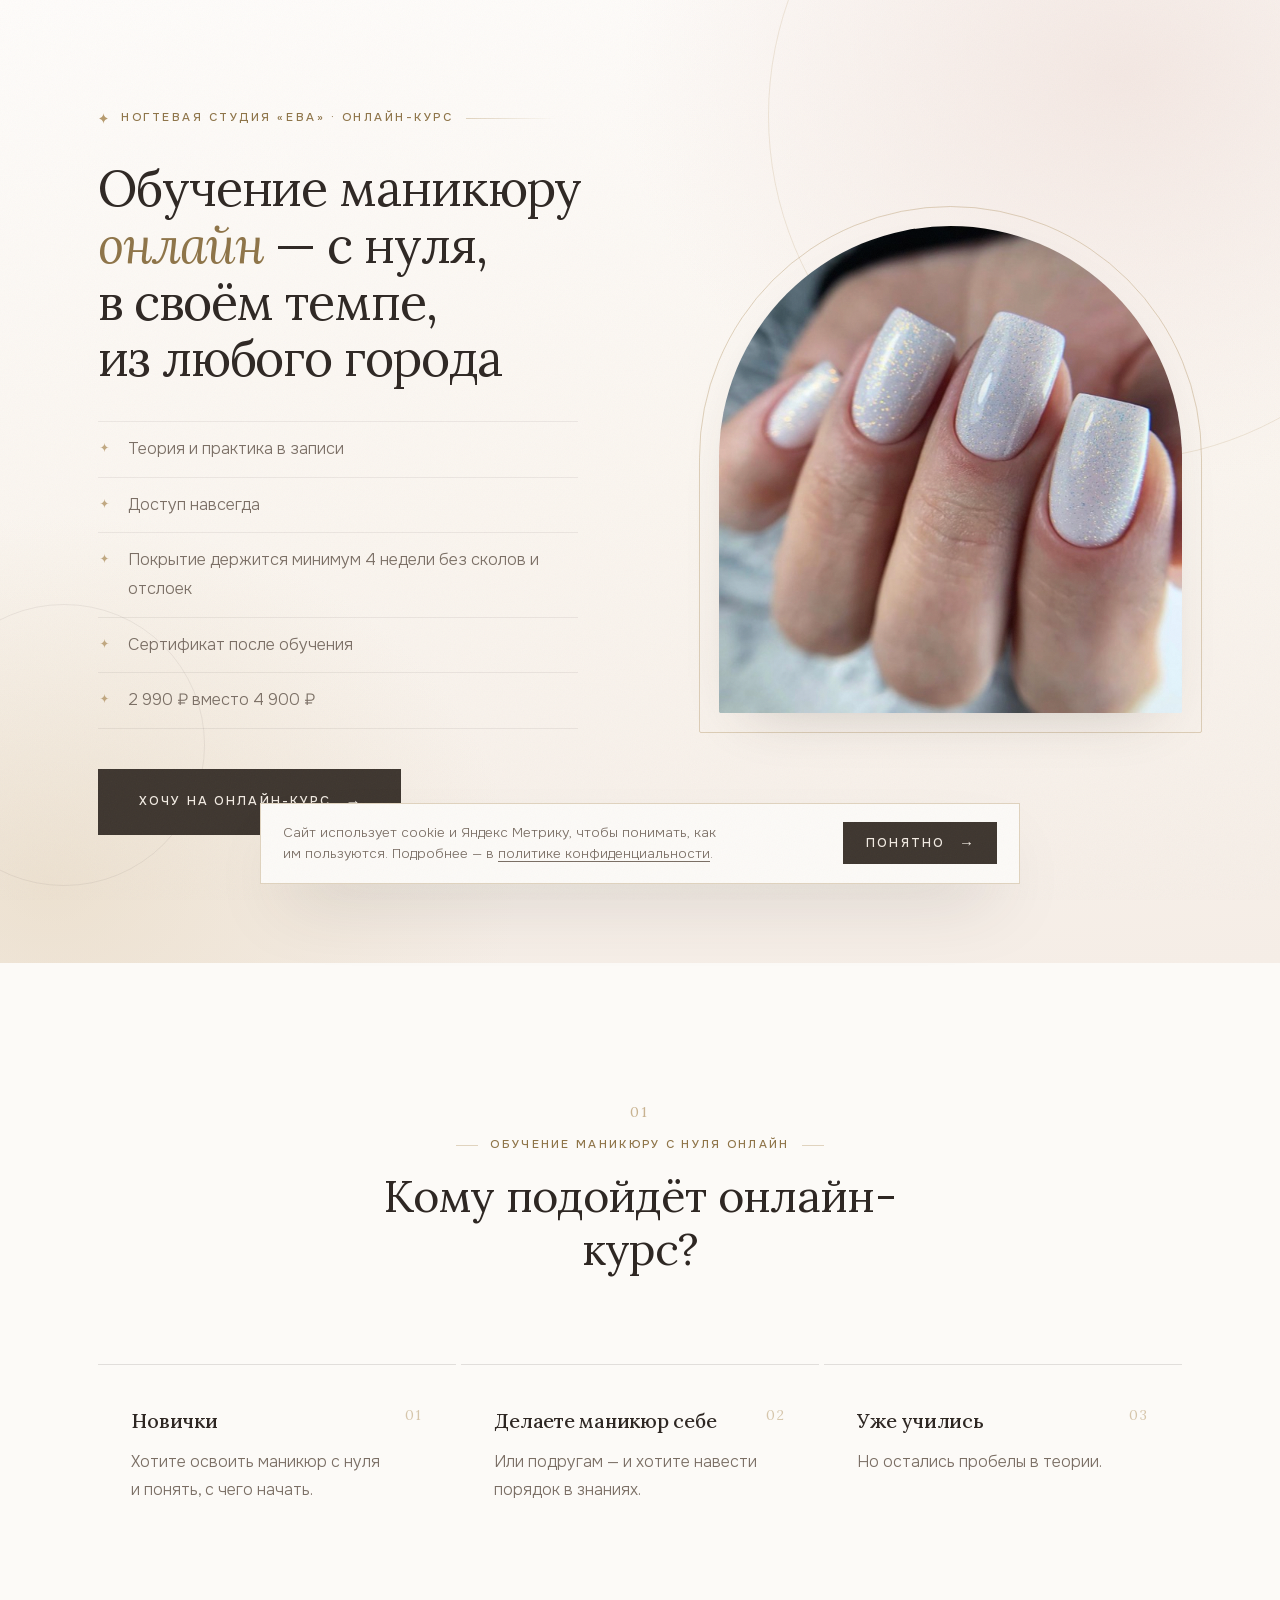
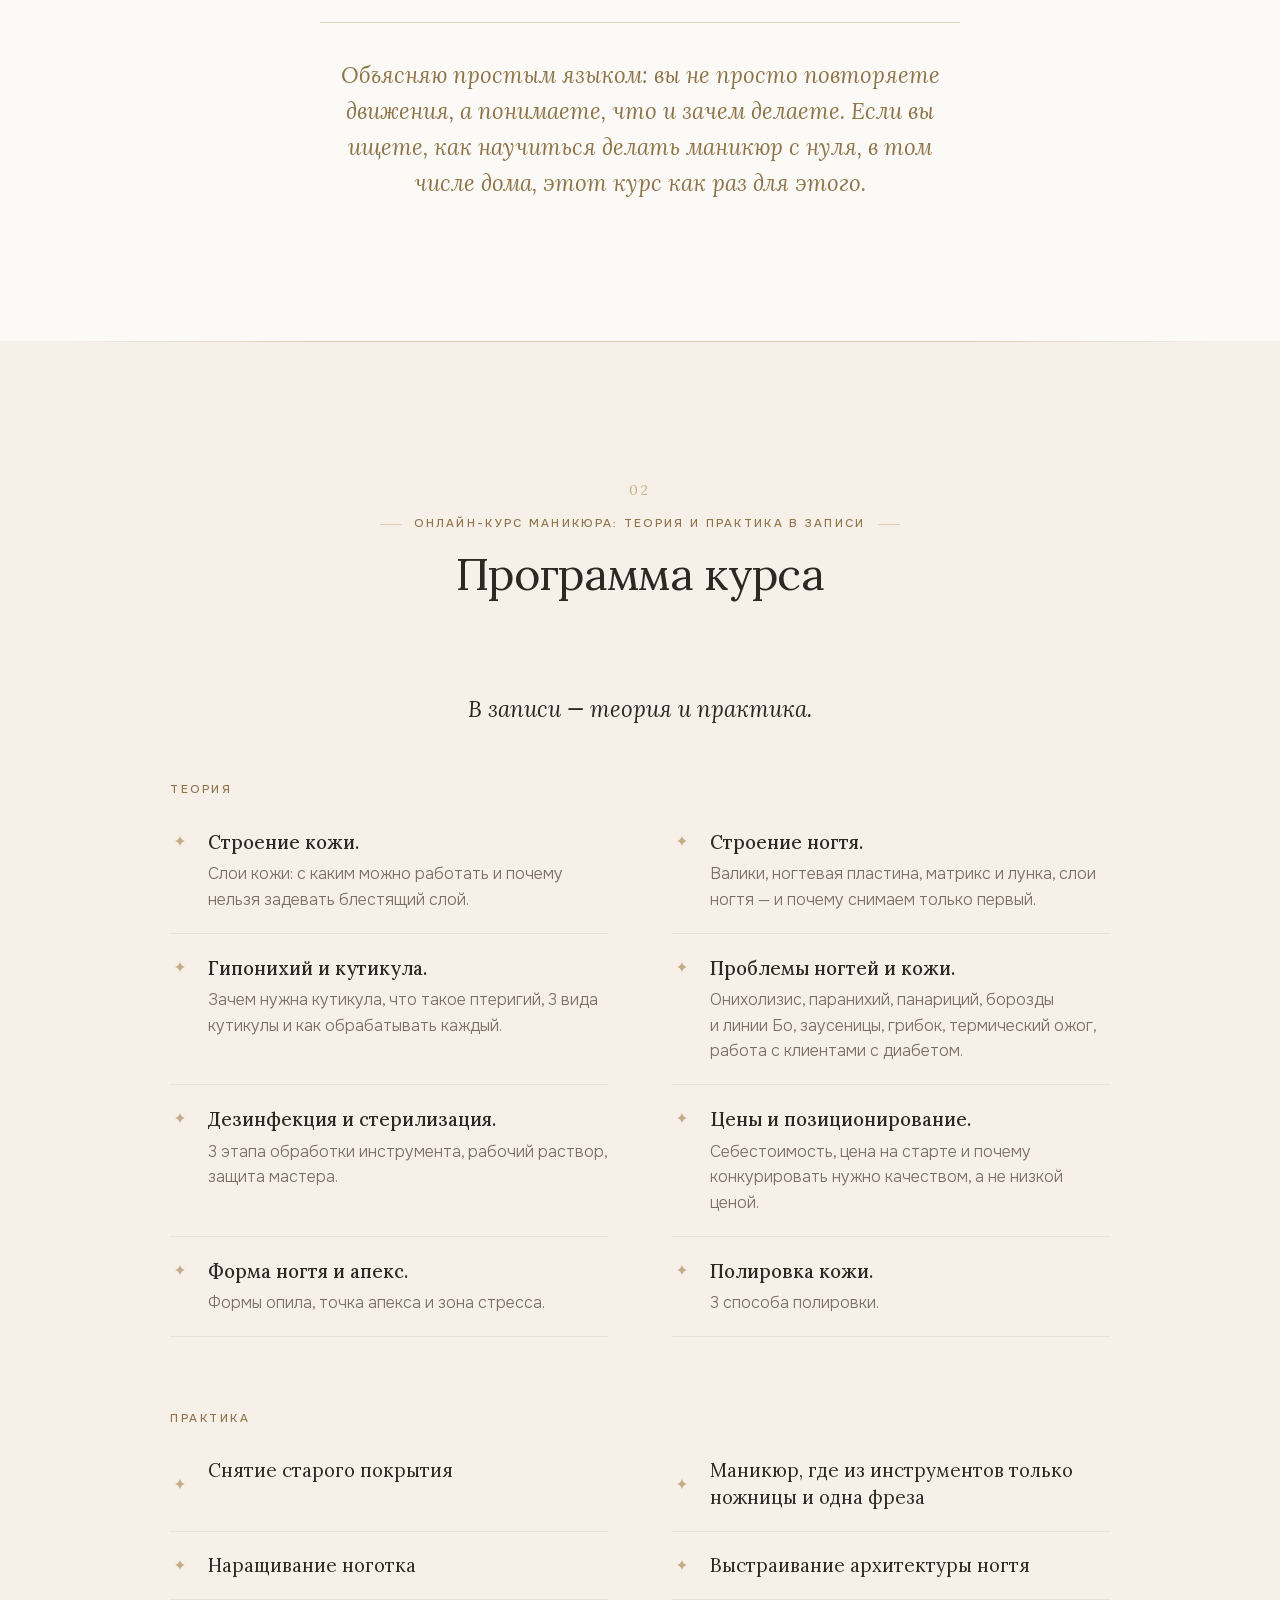
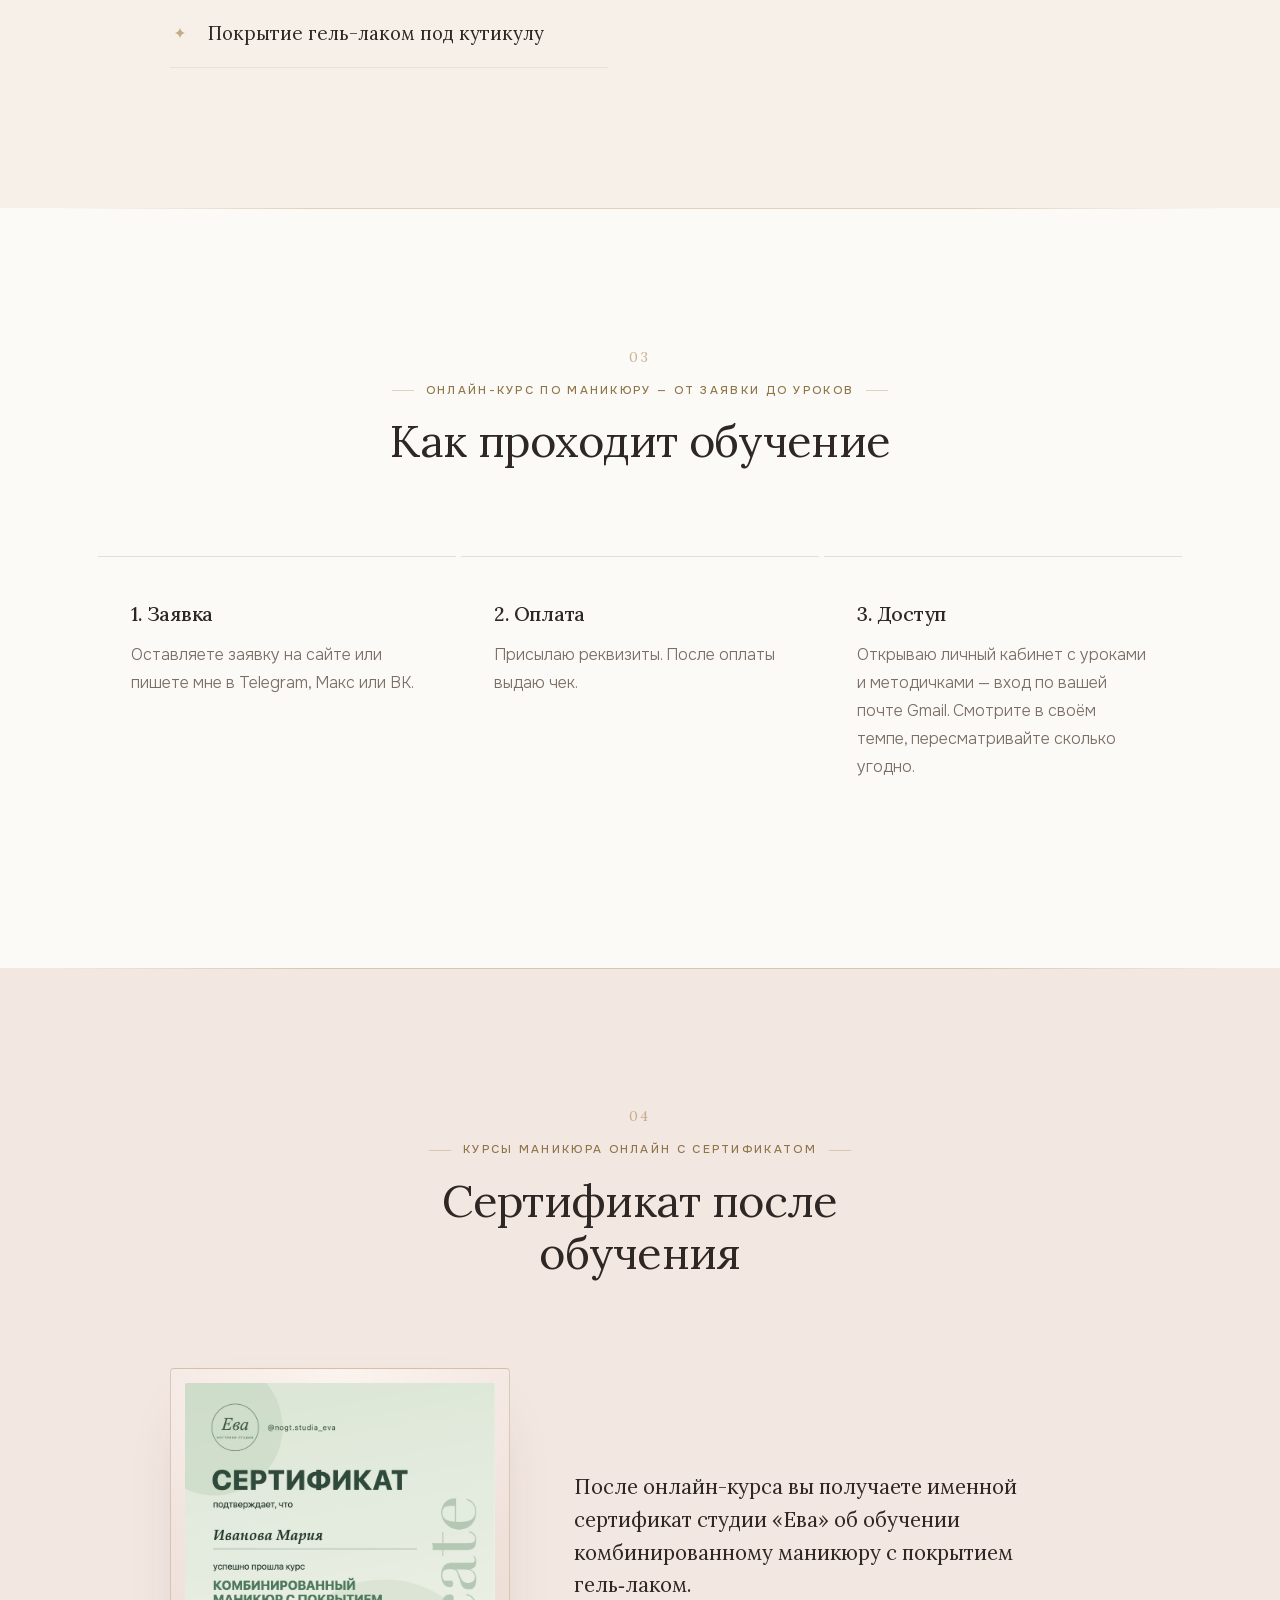
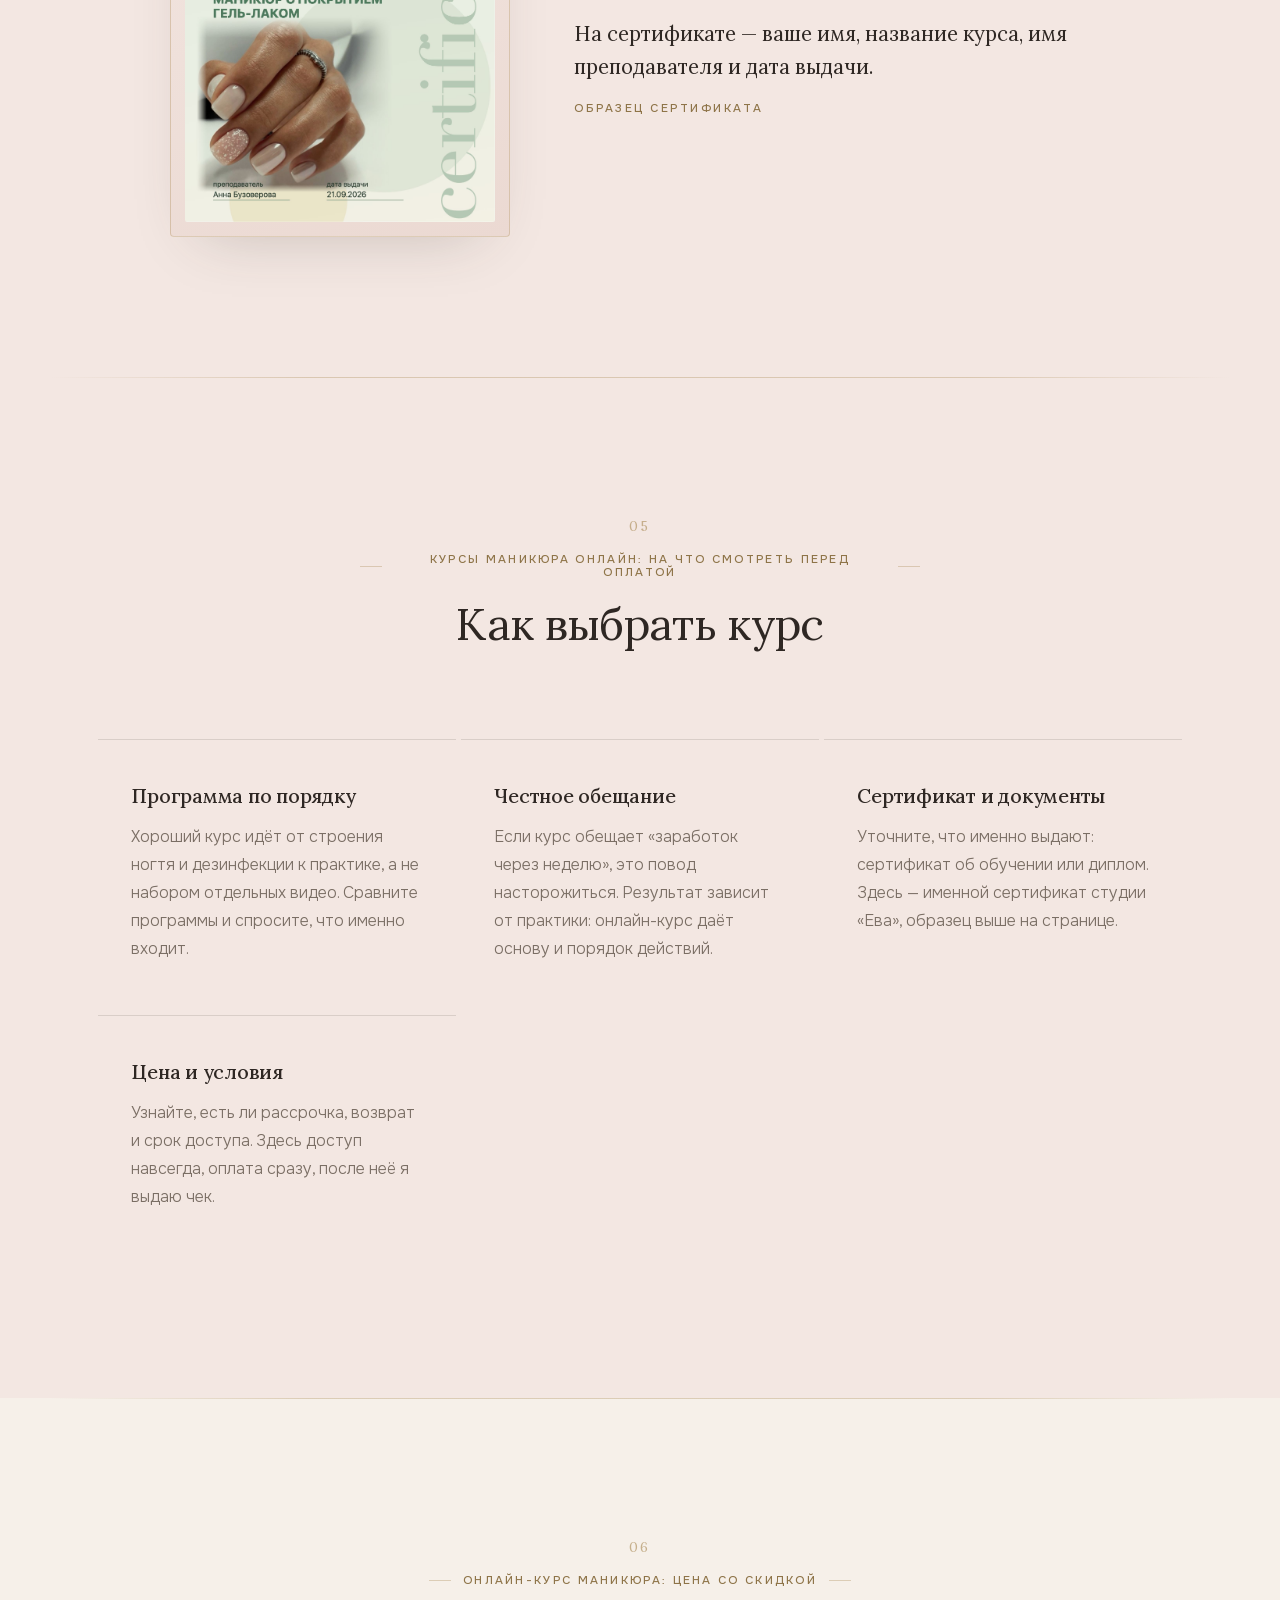
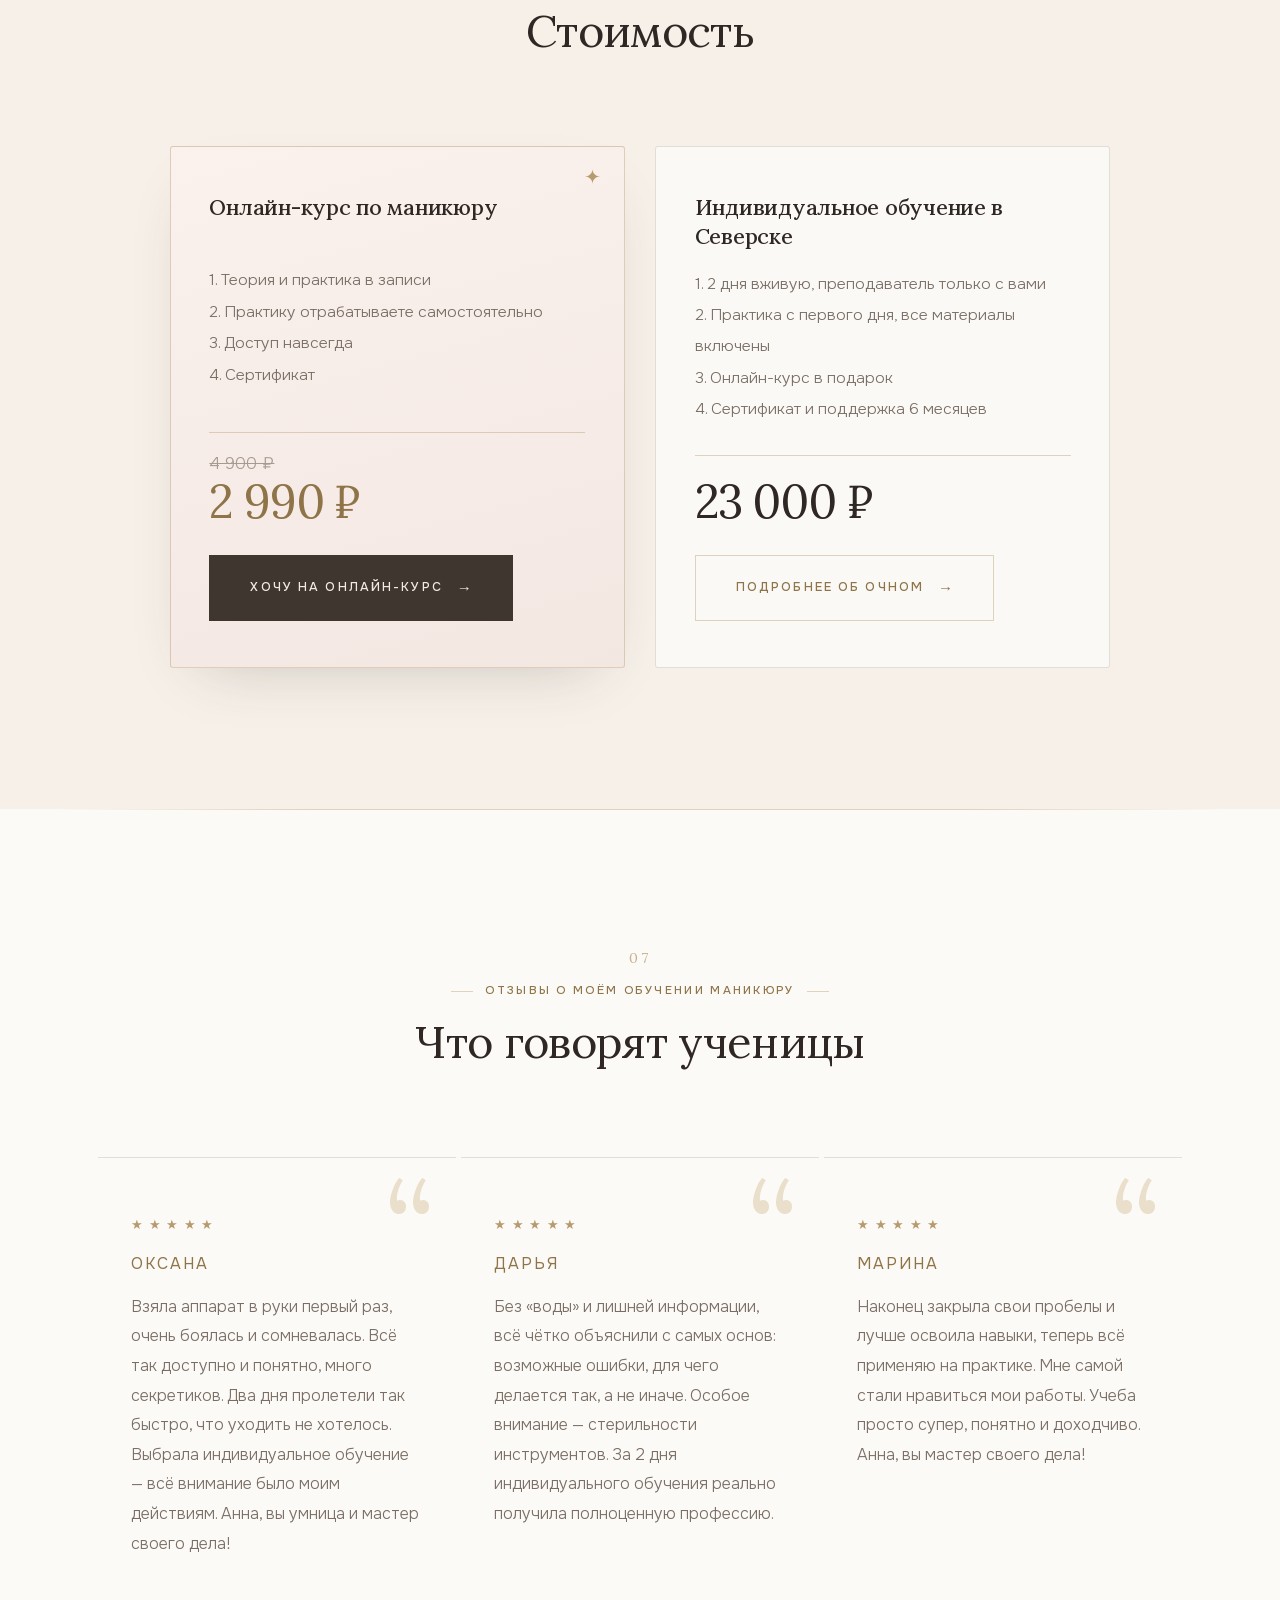
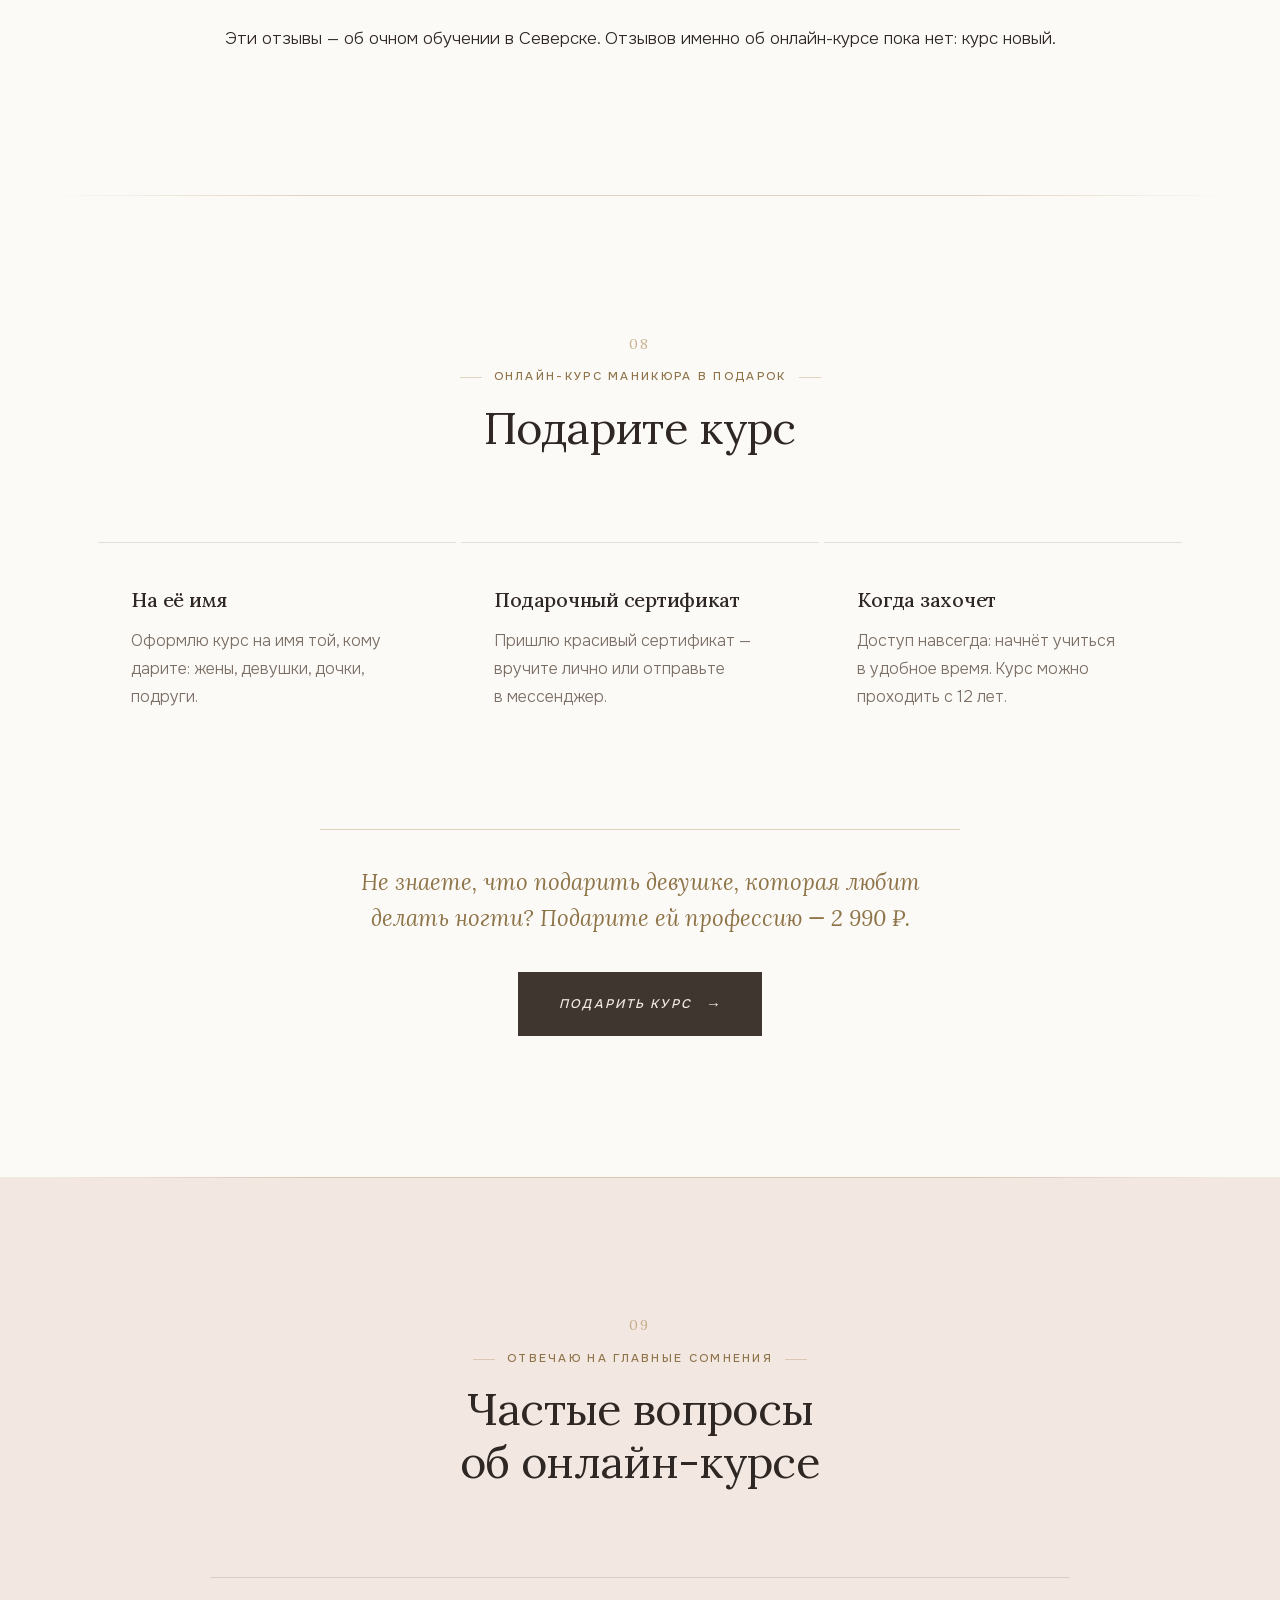
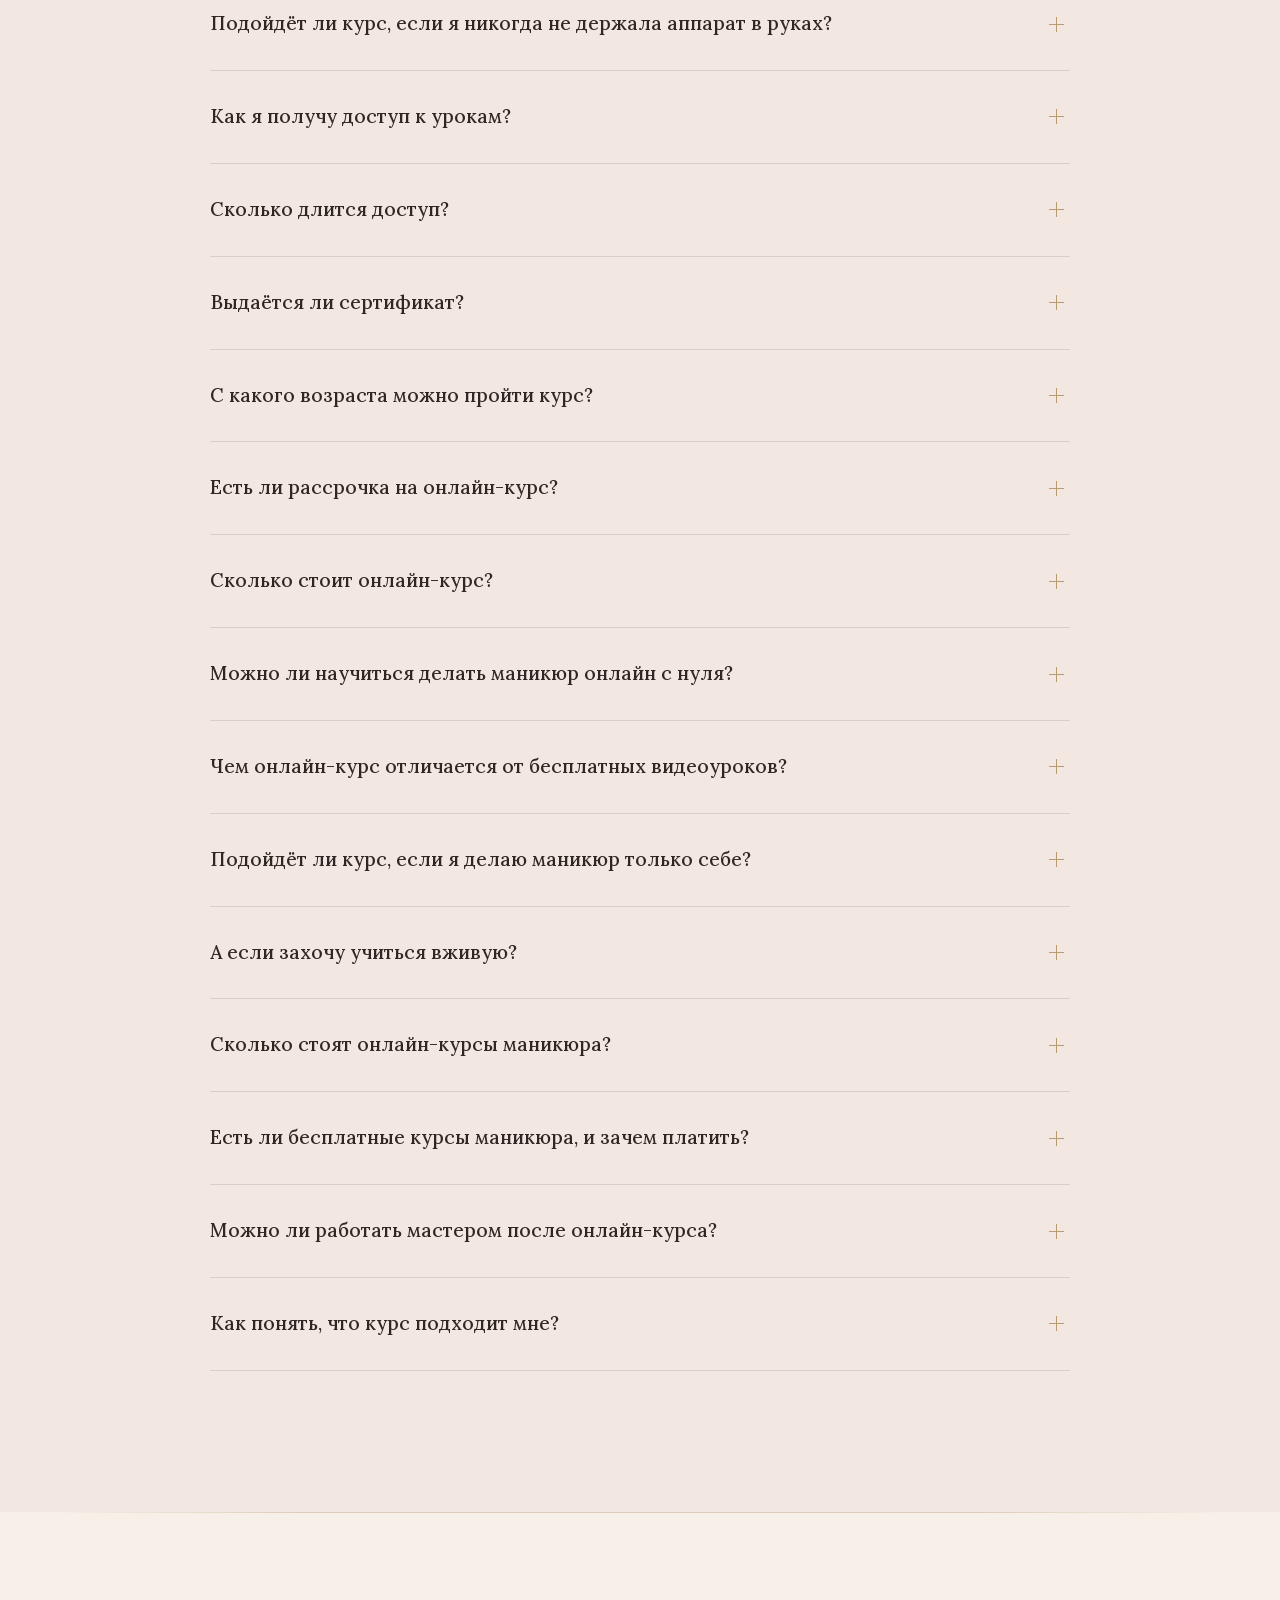
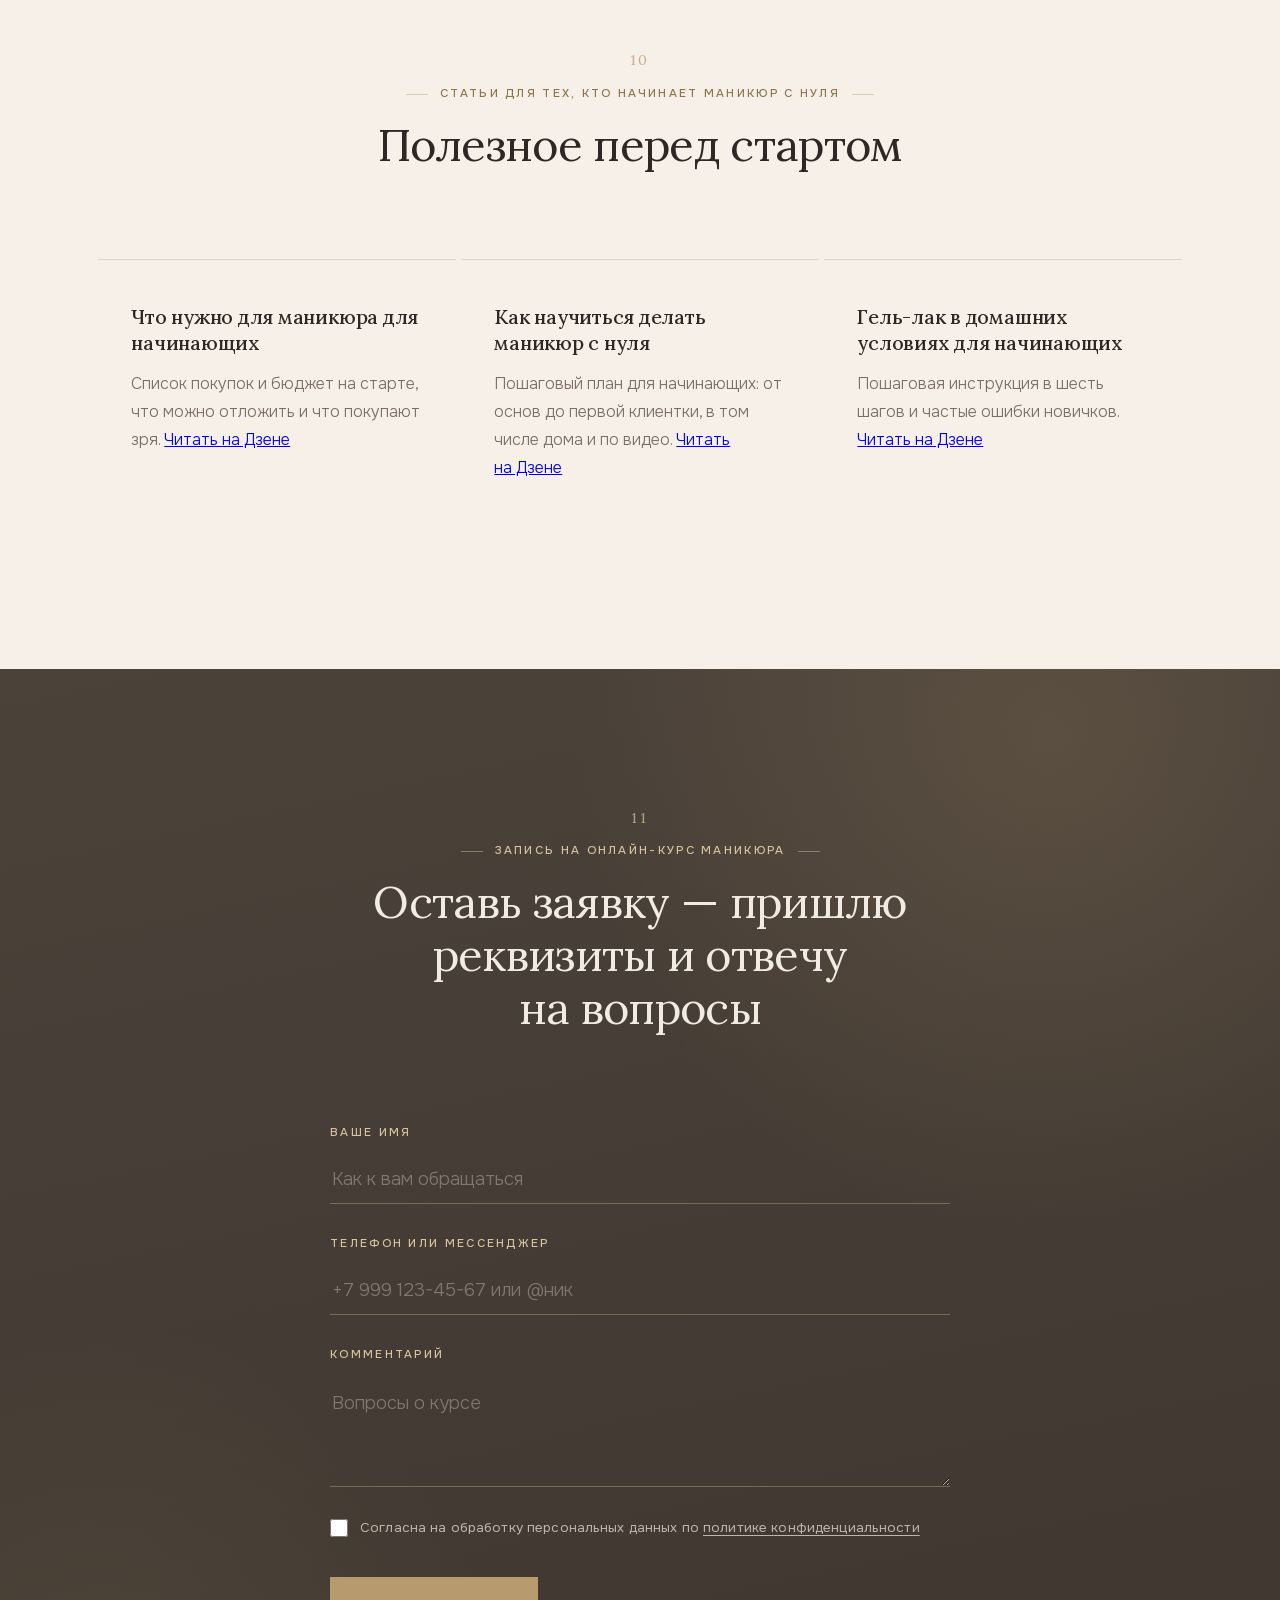
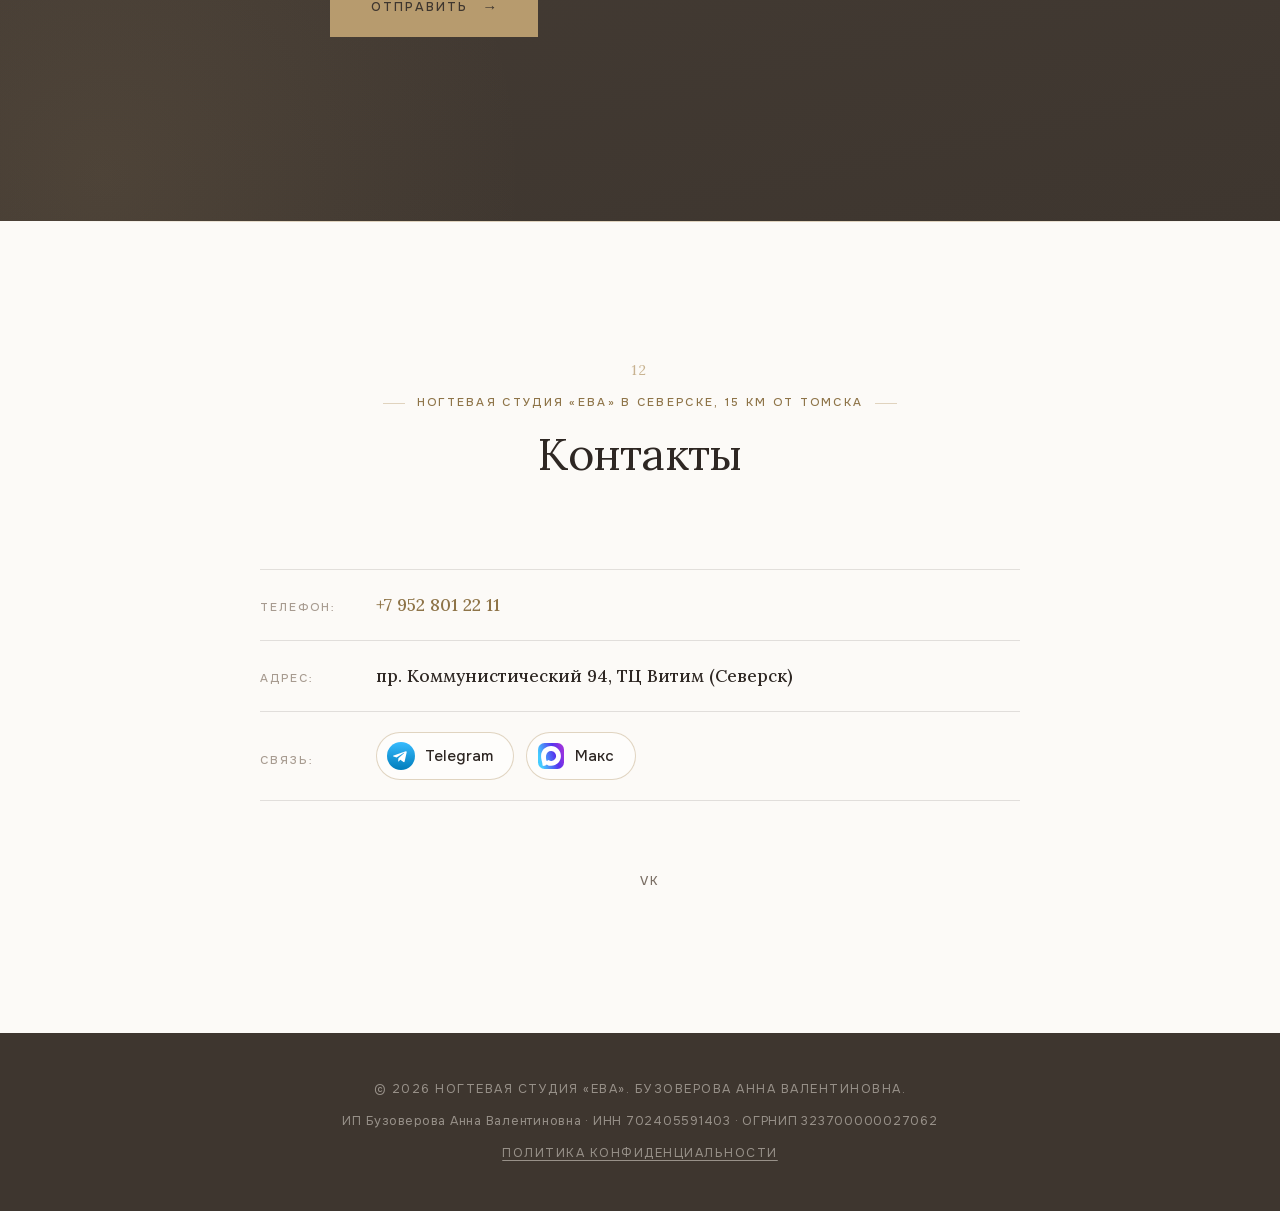
==== commit 1a802d3d: "Страница курса: блок «Как выбрать курс», отзывы, 4 новых вопроса (текст и разметка) Co-Authored-By: " ====
--- a/onlayn-kurs.html
+++ b/onlayn-kurs.html
@@ -126,7 +126,11 @@
                 "@type": "Question",
                 "name": "А если захочу учиться вживую?",
                 "acceptedAnswer": { "@type": "Answer", "text": "В Северске есть индивидуальное очное обучение за 2 дня — 23 000 ₽, онлайн-курс входит в него в подарок." }
-            }
+            },
+            {"@type": "Question", "name": "Сколько стоят онлайн-курсы маникюра?", "acceptedAnswer": {"@type": "Answer", "text": "Цены в интернете сильно разные: по открытым предложениям школ в октябре 2026 года — примерно от 1 500 до 20 000 ₽, в зависимости от объёма, формата и того, есть ли проверка работ. Этот онлайн-курс стоит 2 990 ₽ (обычная цена 4 900 ₽): теория и практика в записи, доступ навсегда, сертификат."}},
+            {"@type": "Question", "name": "Есть ли бесплатные курсы маникюра, и зачем платить?", "acceptedAnswer": {"@type": "Answer", "text": "Бесплатные видео показывают отдельные приёмы и подходят, чтобы попробовать. Платный курс собирает всё по порядку — от строения ногтя и дезинфекции до покрытия гель-лаком, — объясняет причины ошибок и даёт сертификат. Если нужны только отдельные приёмы, начните с бесплатных статей ниже на странице."}},
+            {"@type": "Question", "name": "Можно ли работать мастером после онлайн-курса?", "acceptedAnswer": {"@type": "Answer", "text": "Курс даёт теорию и последовательность практики — основу, с которой можно начинать. Гарантий дохода я не даю: навык приходит с практикой на себе и моделях. Если нужна отработка с преподавателем рядом, есть очное обучение в Северске."}},
+            {"@type": "Question", "name": "Как понять, что курс подходит мне?", "acceptedAnswer": {"@type": "Answer", "text": "Посмотрите программу выше: если там есть то, чего вам не хватает, курс подойдёт. Остались вопросы — напишите мне в Telegram, Макс или ВК, отвечу по вашей ситуации."}}
         ]
     }
     </script>
@@ -274,6 +278,31 @@
     </section>
 
     <!-- ===== СТОИМОСТЬ ===== -->
+    <!-- ===== КАК ВЫБРАТЬ КУРС ===== -->
+    <section class="section section-white" id="vybor">
+        <div class="container">
+            <h2 class="section-title">Как выбрать курс<span class="title-accent">Курсы маникюра онлайн: на что смотреть перед оплатой</span></h2>
+            <div class="cards reveal">
+                <div class="card">
+                    <h3>Программа по порядку</h3>
+                    <p>Хороший курс идёт от строения ногтя и дезинфекции к практике, а не набором отдельных видео. Сравните программы и спросите, что именно входит.</p>
+                </div>
+                <div class="card">
+                    <h3>Честное обещание</h3>
+                    <p>Если курс обещает «заработок через неделю», это повод насторожиться. Результат зависит от практики: онлайн-курс даёт основу и порядок действий.</p>
+                </div>
+                <div class="card">
+                    <h3>Сертификат и документы</h3>
+                    <p>Уточните, что именно выдают: сертификат об обучении или диплом. Здесь — именной сертификат студии «Ева», образец выше на странице.</p>
+                </div>
+                <div class="card">
+                    <h3>Цена и условия</h3>
+                    <p>Узнайте, есть ли рассрочка, возврат и срок доступа. Здесь доступ навсегда, оплата сразу, после неё я выдаю чек.</p>
+                </div>
+            </div>
+        </div>
+    </section>
+
     <section class="section section-pearl" id="ceny">
         <div class="container">
             <h2 class="section-title">Стоимость<span class="title-accent">Онлайн-курс маникюра: цена со скидкой</span></h2>
@@ -294,6 +323,31 @@
         </div>
     </section>
 
+    <!-- ===== ОТЗЫВЫ ===== -->
+    <section class="section" id="otzyvy">
+        <div class="container">
+            <h2 class="section-title">Что говорят ученицы<span class="title-accent">Отзывы о моём обучении маникюру</span></h2>
+            <div class="cards reveal">
+                <div class="card review">
+                    <span class="stars">★★★★★</span>
+                    <h3>Оксана</h3>
+                    <p>Взяла аппарат в руки первый раз, очень боялась и сомневалась. Всё так доступно и понятно, много секретиков. Два дня пролетели так быстро, что уходить не хотелось. Выбрала индивидуальное обучение — всё внимание было моим действиям. Анна, вы умница и мастер своего дела!</p>
+                </div>
+                <div class="card review">
+                    <span class="stars">★★★★★</span>
+                    <h3>Дарья</h3>
+                    <p>Без «воды» и лишней информации, всё чётко объяснили с самых основ: возможные ошибки, для чего делается так, а не иначе. Особое внимание — стерильности инструментов. За 2 дня индивидуального обучения реально получила полноценную профессию.</p>
+                </div>
+                <div class="card review">
+                    <span class="stars">★★★★★</span>
+                    <h3>Марина</h3>
+                    <p>Наконец закрыла свои пробелы и лучше освоила навыки, теперь всё применяю на практике. Мне самой стали нравиться мои работы. Учеба просто супер, понятно и доходчиво. Анна, вы мастер своего дела!</p>
+                </div>
+            </div>
+            <p class="price-note" style="text-align:center;margin-top:20px">Эти отзывы — об очном обучении в Северске. Отзывов именно об онлайн-курсе пока нет: курс новый.</p>
+        </div>
+    </section>
+
     <!-- ===== ПОДАРИТЕ КУРС ===== -->
     <section class="section" id="podarok">
         <div class="container">
@@ -364,6 +418,22 @@
                 <details class="faq-item">
                     <summary>А если захочу учиться вживую?</summary>
                     <p>В Северске есть индивидуальное очное обучение за 2 дня — 23 000 ₽, онлайн-курс входит в него в подарок. <a href="./">Подробнее об очном обучении</a>.</p>
+                </details>
+                <details class="faq-item">
+                    <summary>Сколько стоят онлайн-курсы маникюра?</summary>
+                    <p>Цены в интернете сильно разные: по открытым предложениям школ в октябре 2026 года — примерно от 1 500 до 20 000 ₽, в зависимости от объёма, формата и того, есть ли проверка работ. Этот онлайн-курс стоит 2 990 ₽ (обычная цена 4 900 ₽): теория и практика в записи, доступ навсегда, сертификат.</p>
+                </details>
+                <details class="faq-item">
+                    <summary>Есть ли бесплатные курсы маникюра, и зачем платить?</summary>
+                    <p>Бесплатные видео показывают отдельные приёмы и подходят, чтобы попробовать. Платный курс собирает всё по порядку — от строения ногтя и дезинфекции до покрытия гель-лаком, — объясняет причины ошибок и даёт сертификат. Если нужны только отдельные приёмы, начните с бесплатных статей ниже на странице.</p>
+                </details>
+                <details class="faq-item">
+                    <summary>Можно ли работать мастером после онлайн-курса?</summary>
+                    <p>Курс даёт теорию и последовательность практики — основу, с которой можно начинать. Гарантий дохода я не даю: навык приходит с практикой на себе и моделях. Если нужна отработка с преподавателем рядом, есть очное обучение в Северске.</p>
+                </details>
+                <details class="faq-item">
+                    <summary>Как понять, что курс подходит мне?</summary>
+                    <p>Посмотрите программу выше: если там есть то, чего вам не хватает, курс подойдёт. Остались вопросы — напишите мне в Telegram, Макс или ВК, отвечу по вашей ситуации.</p>
                 </details>
             </div>
         </div>
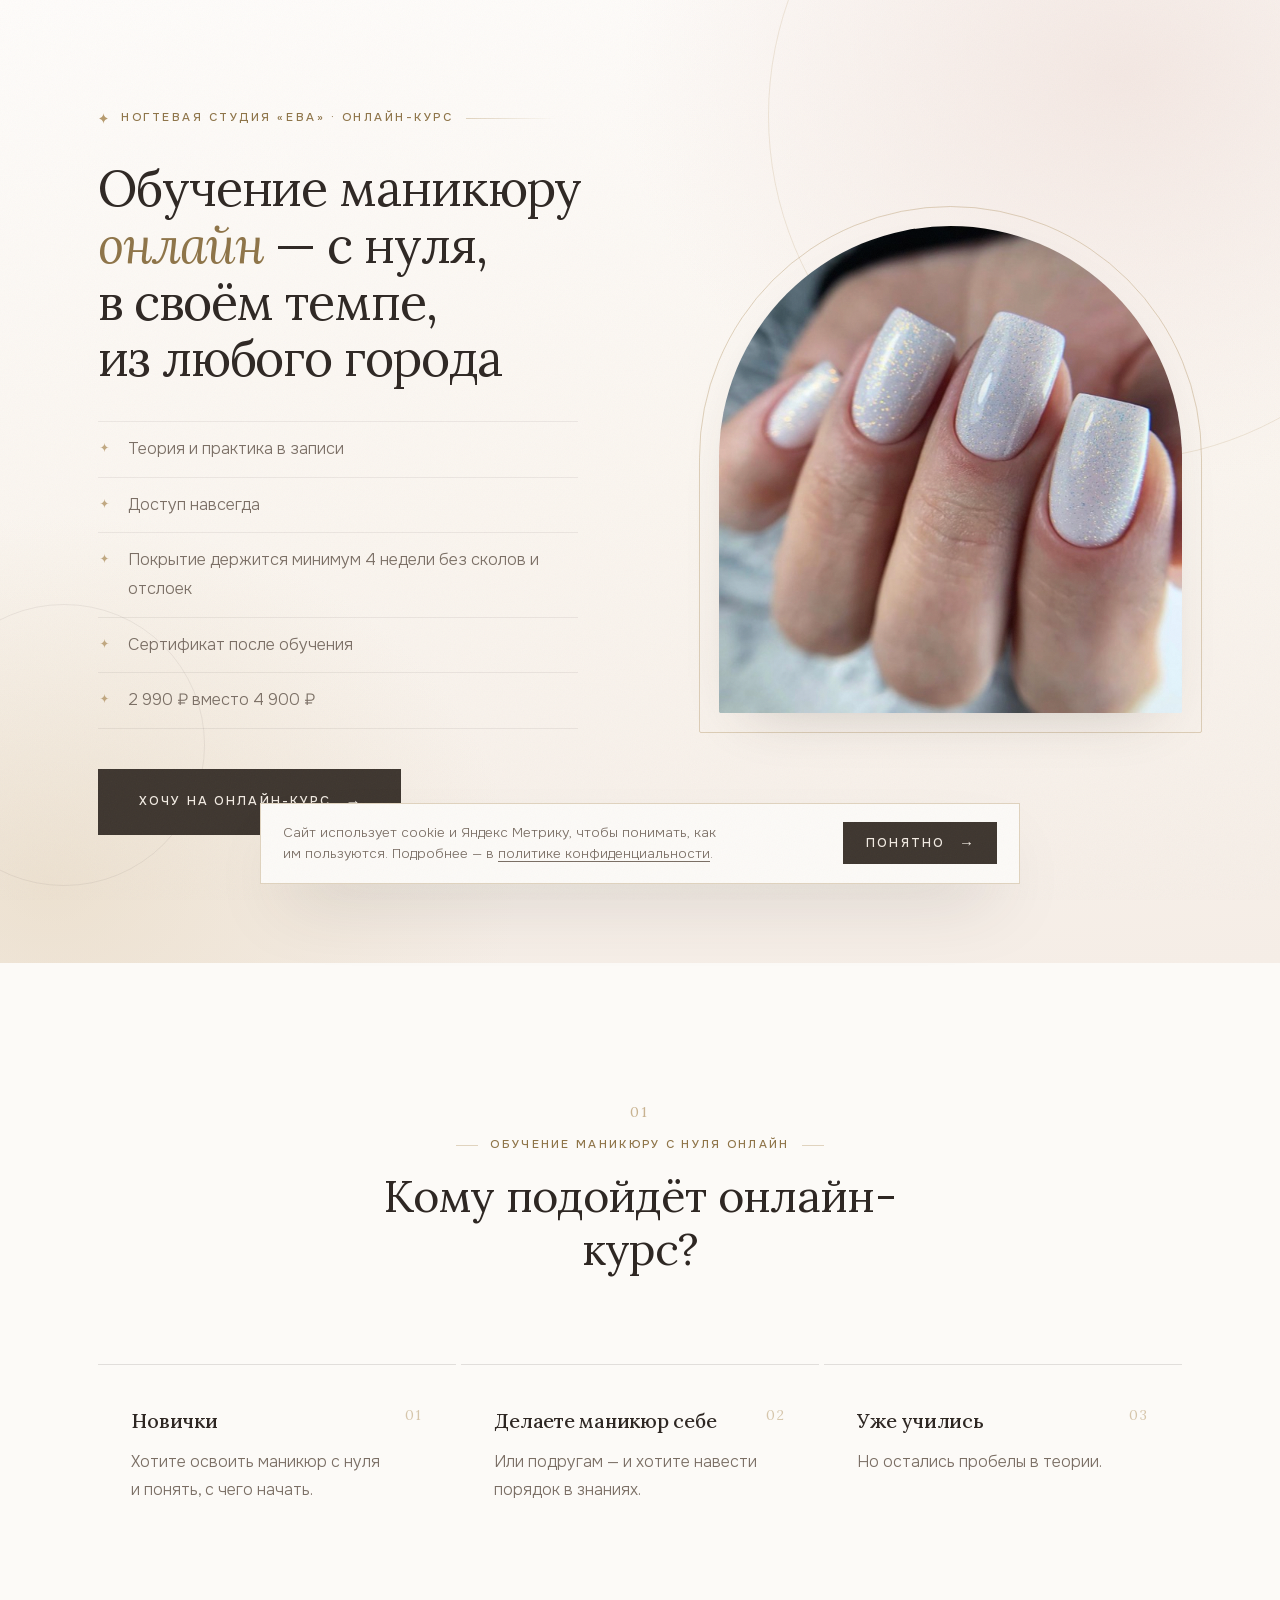
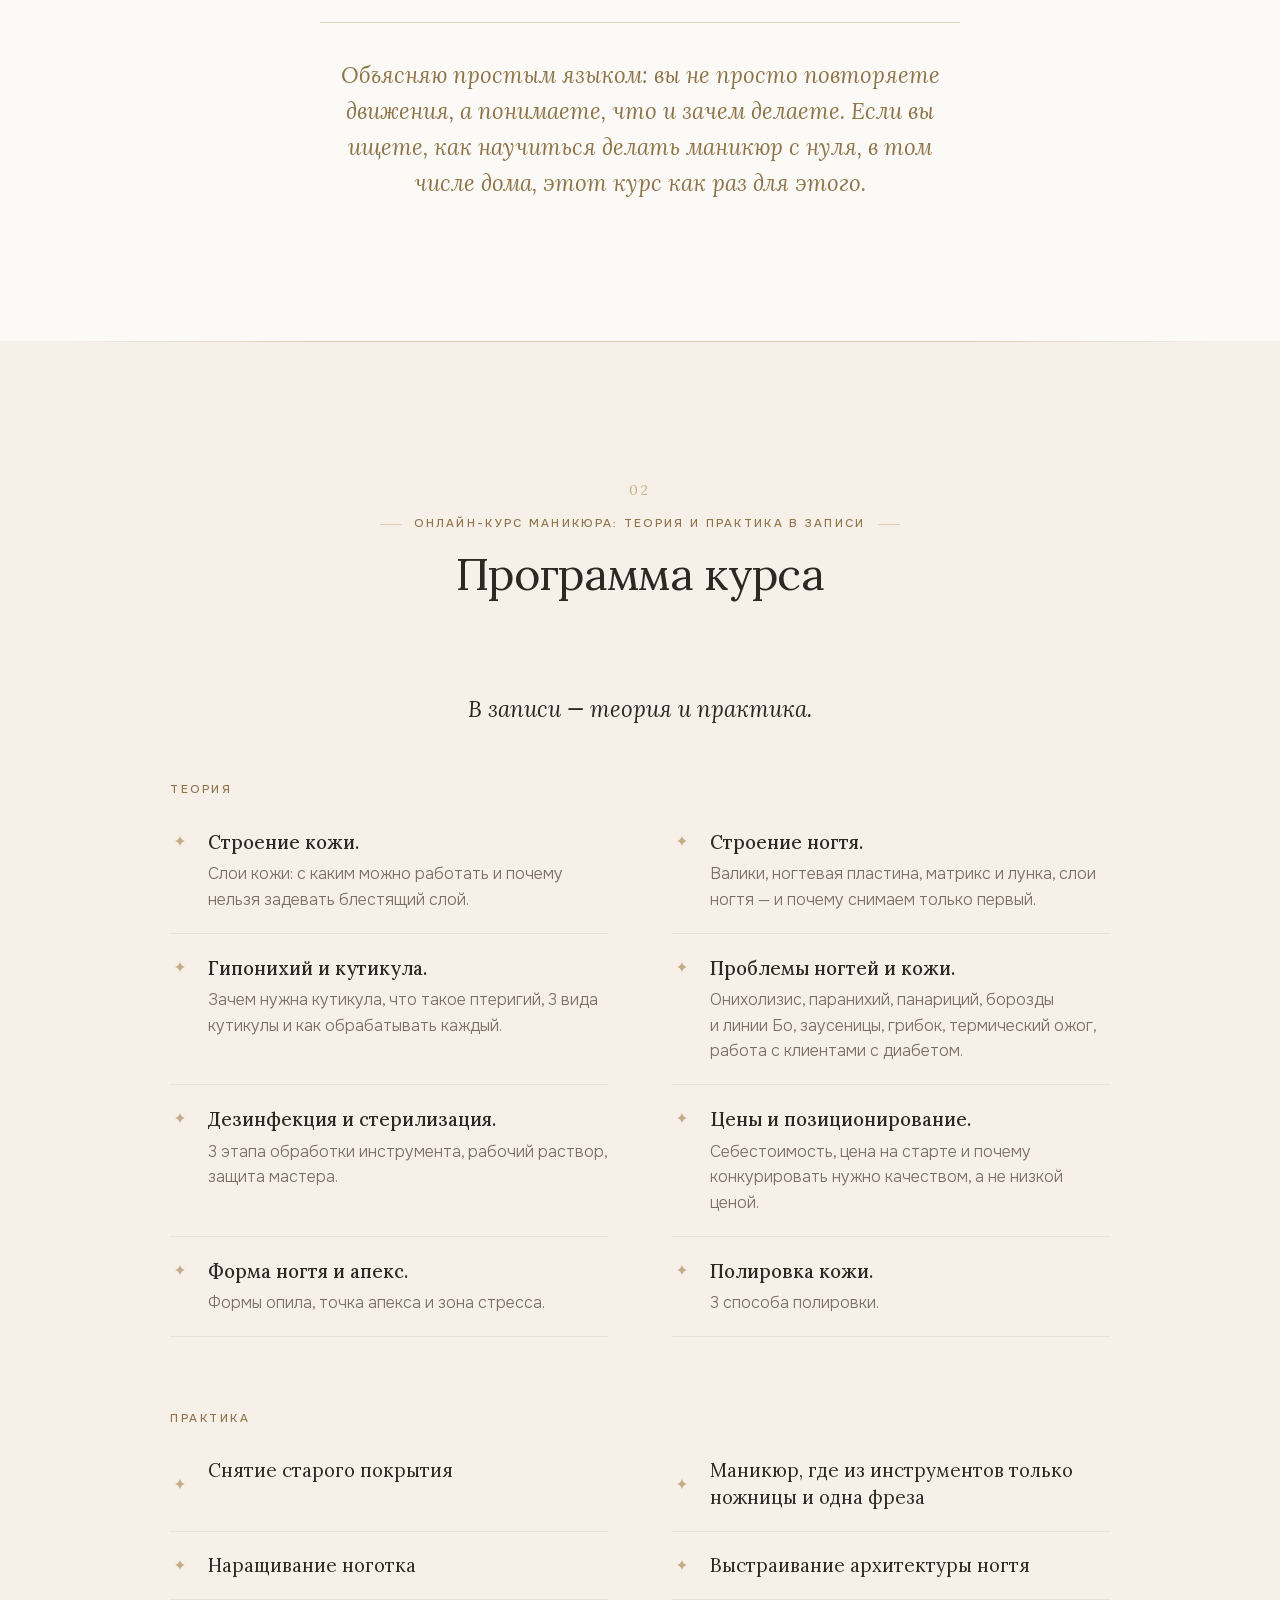
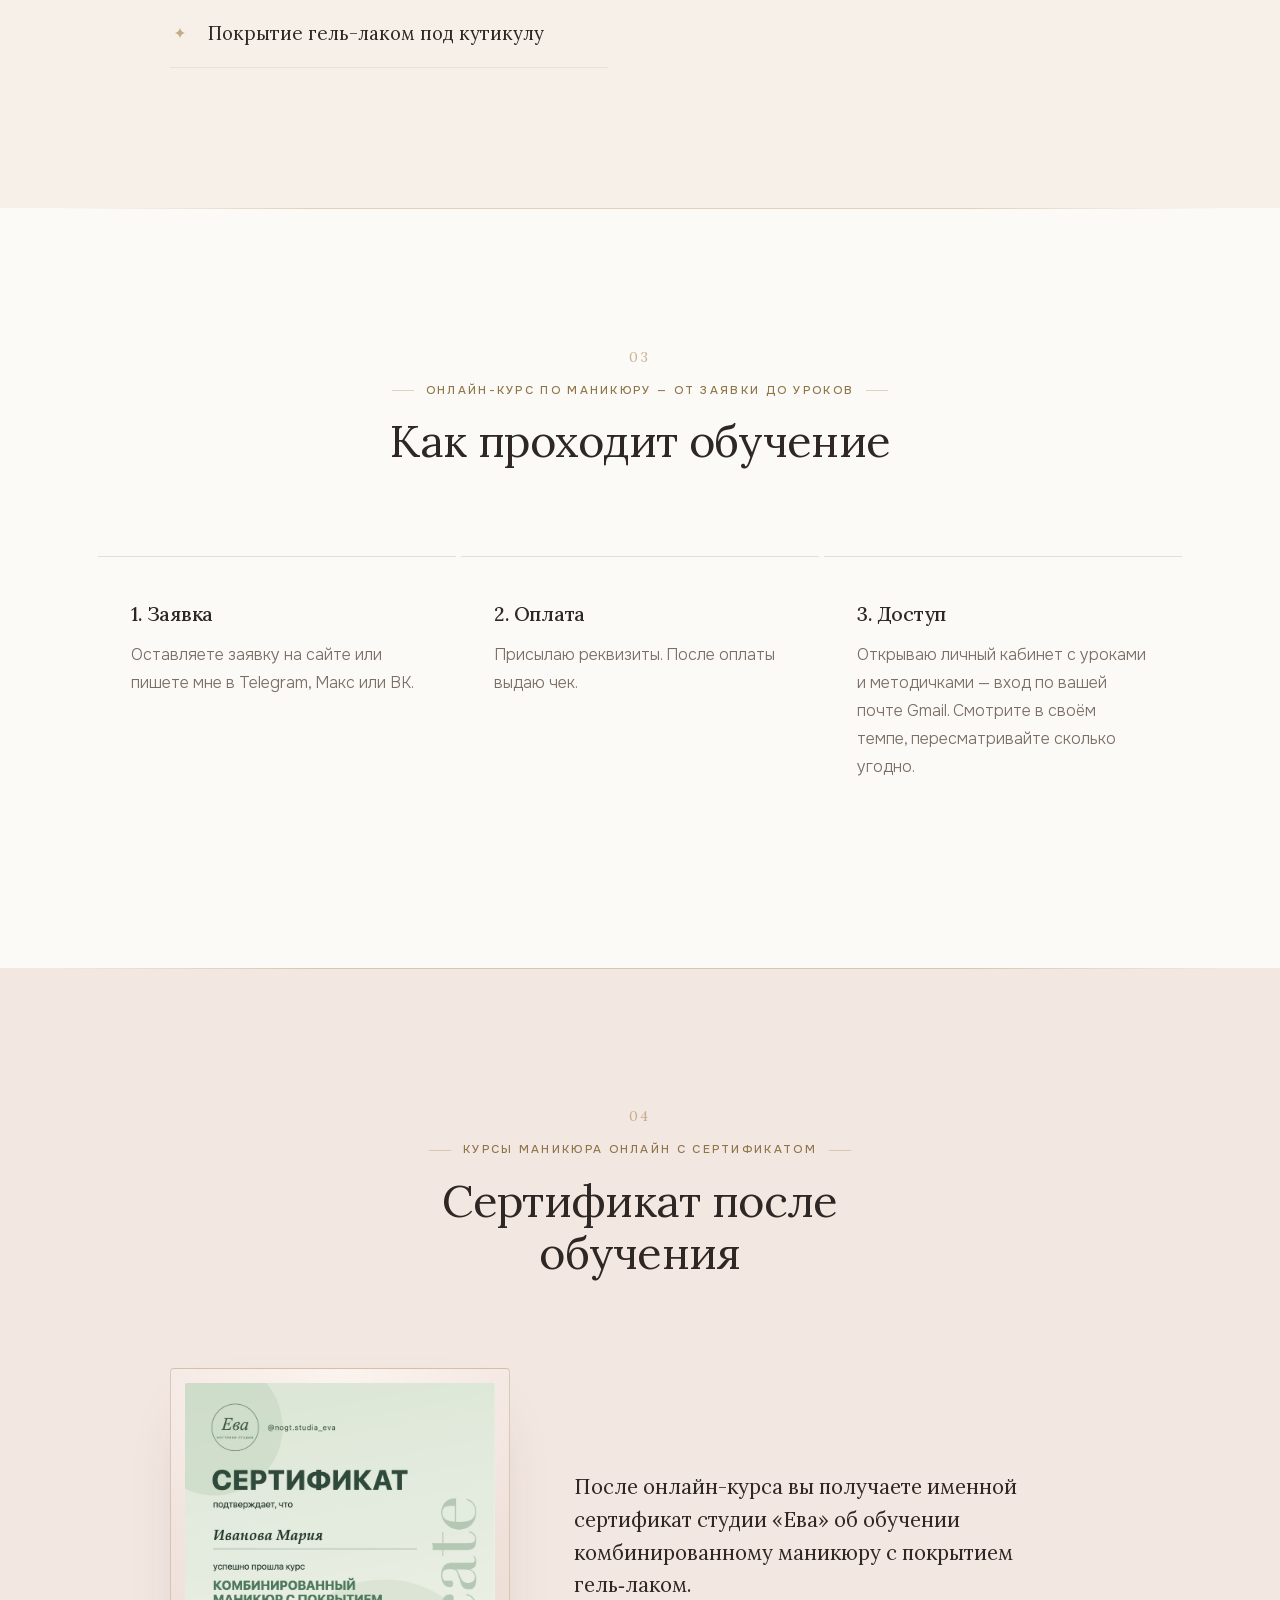
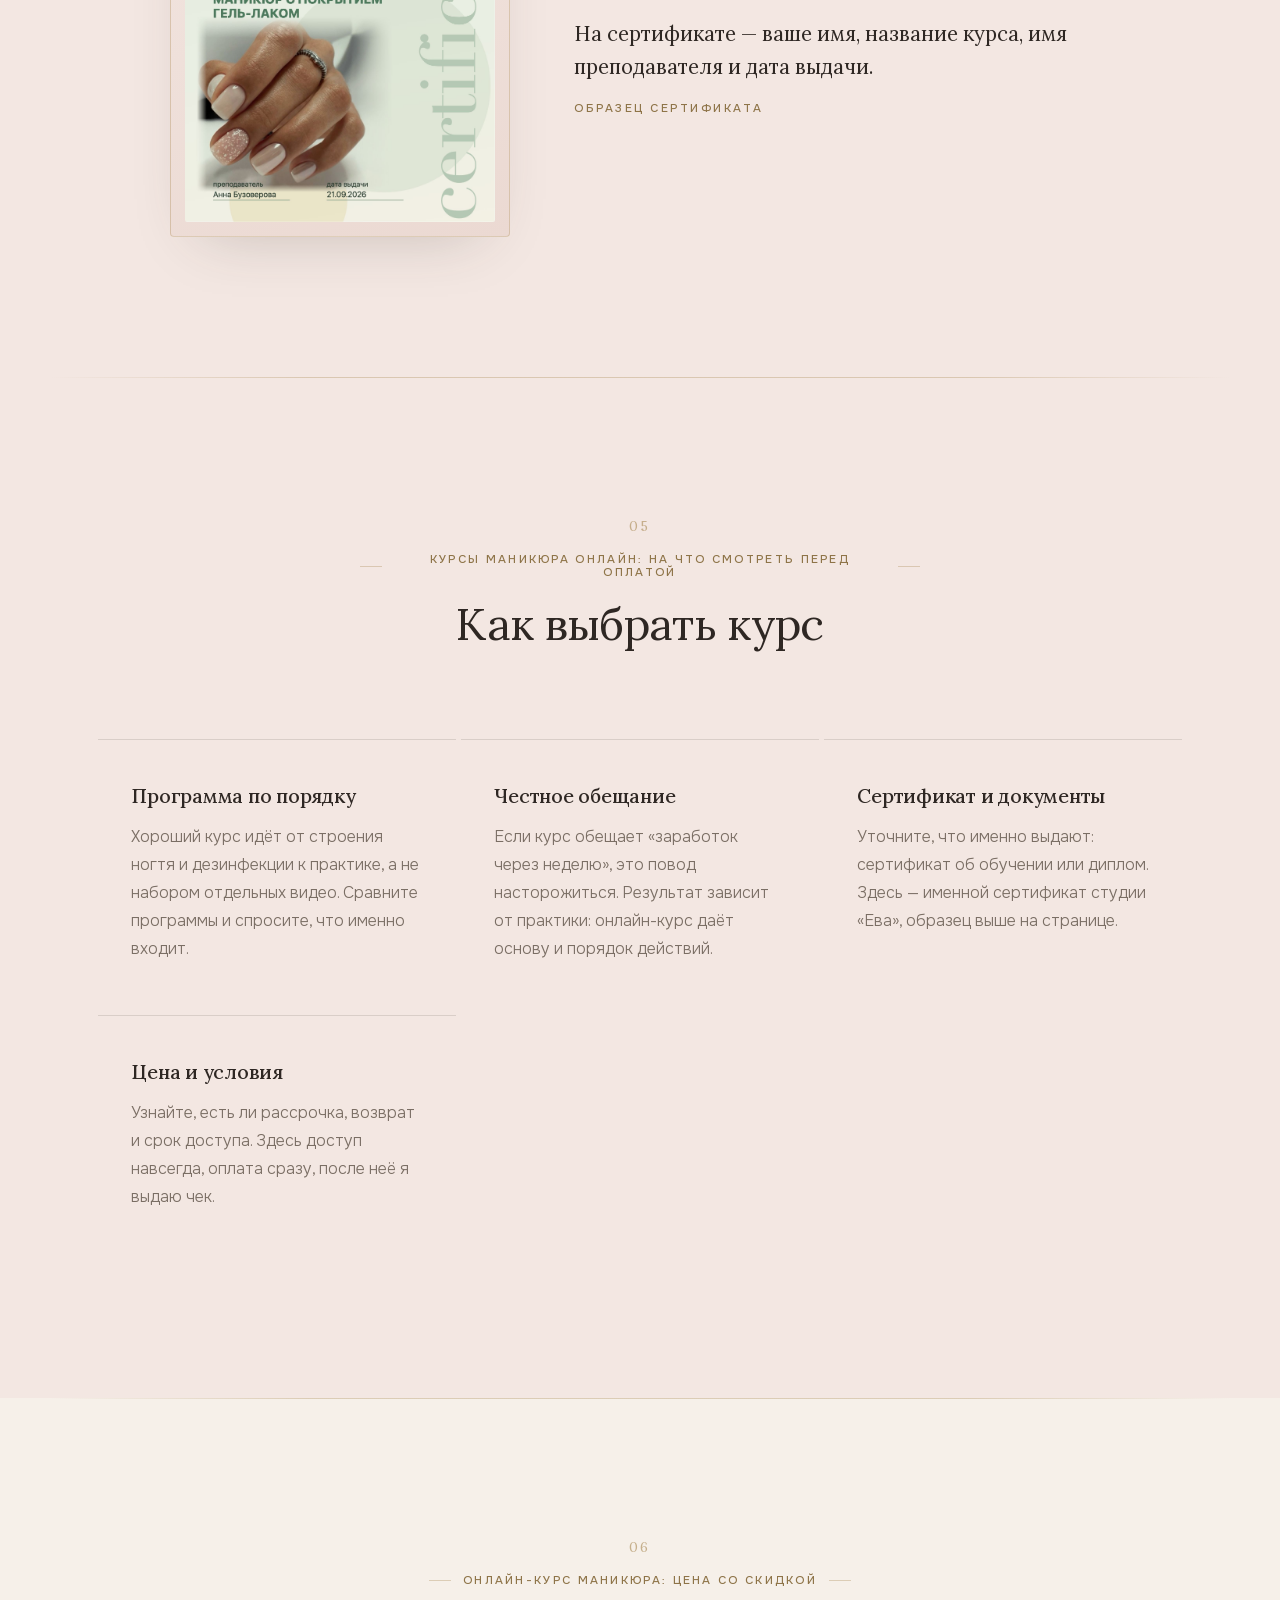
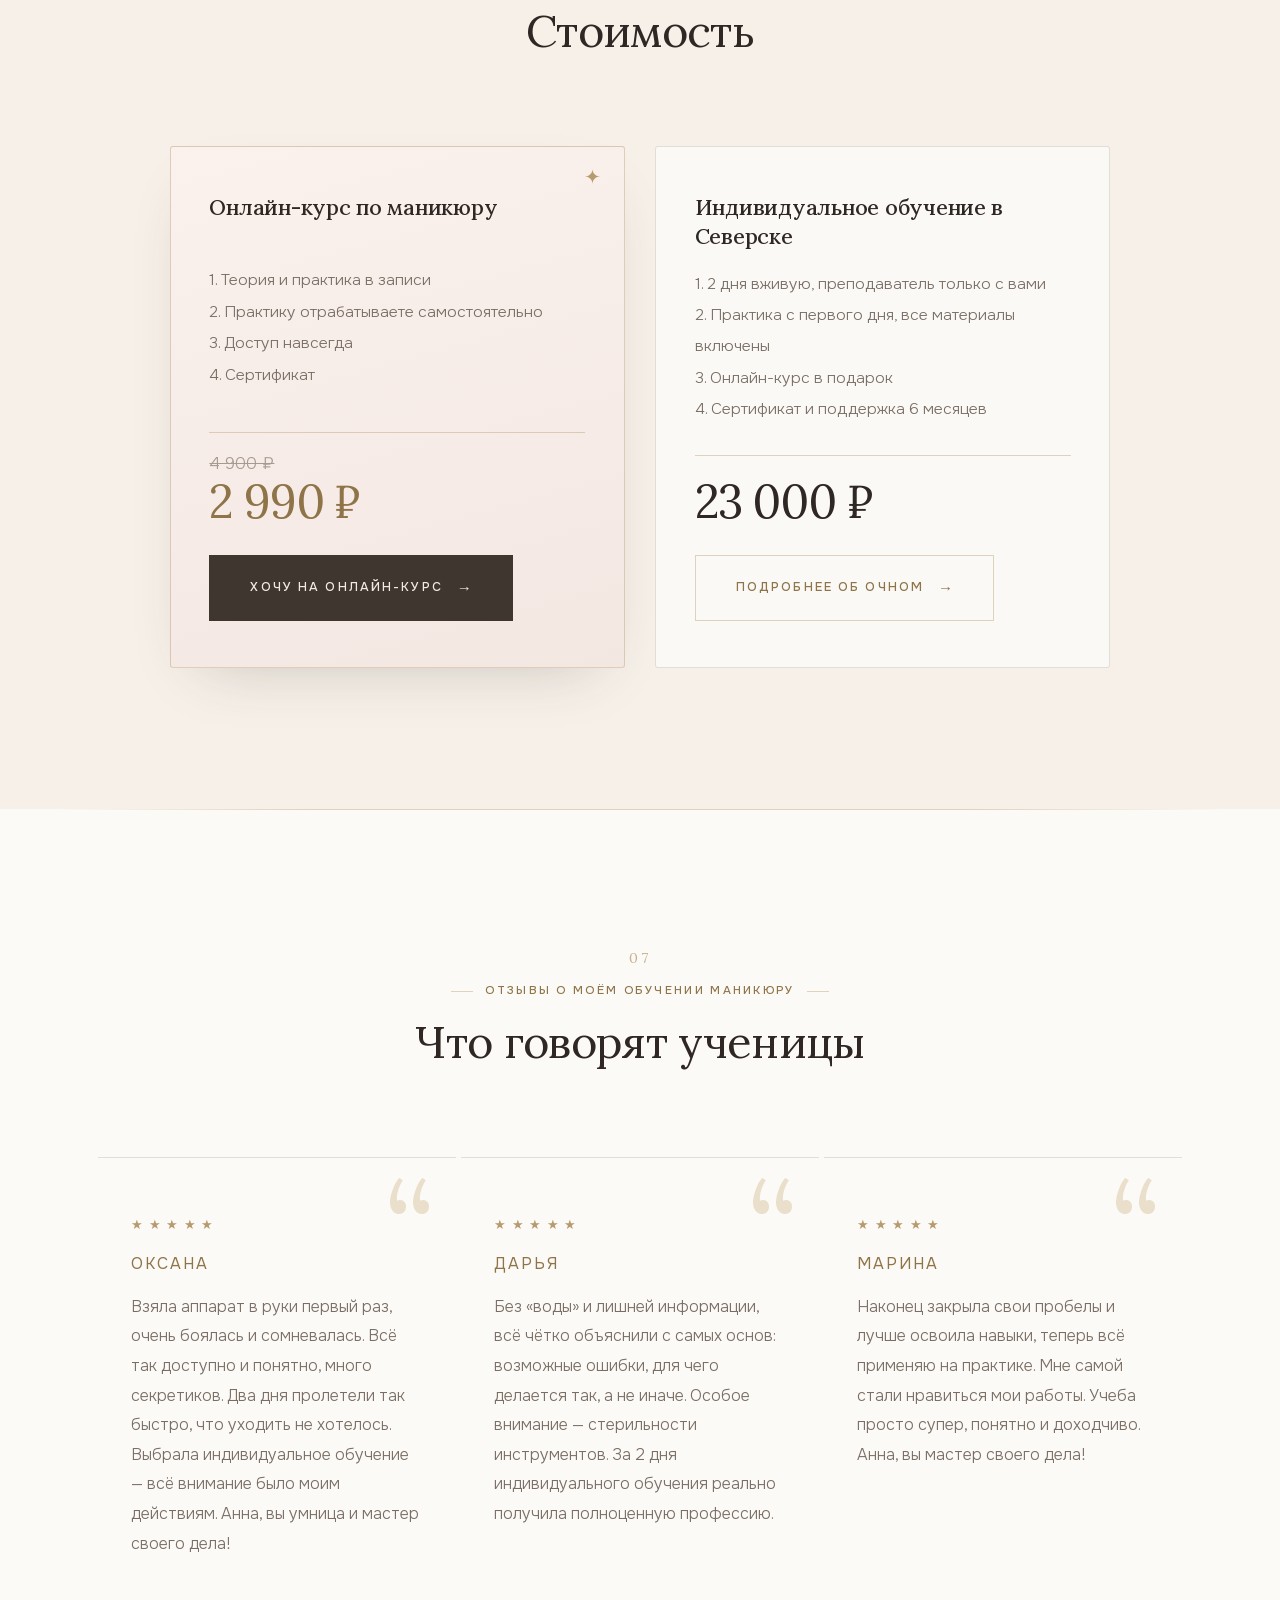
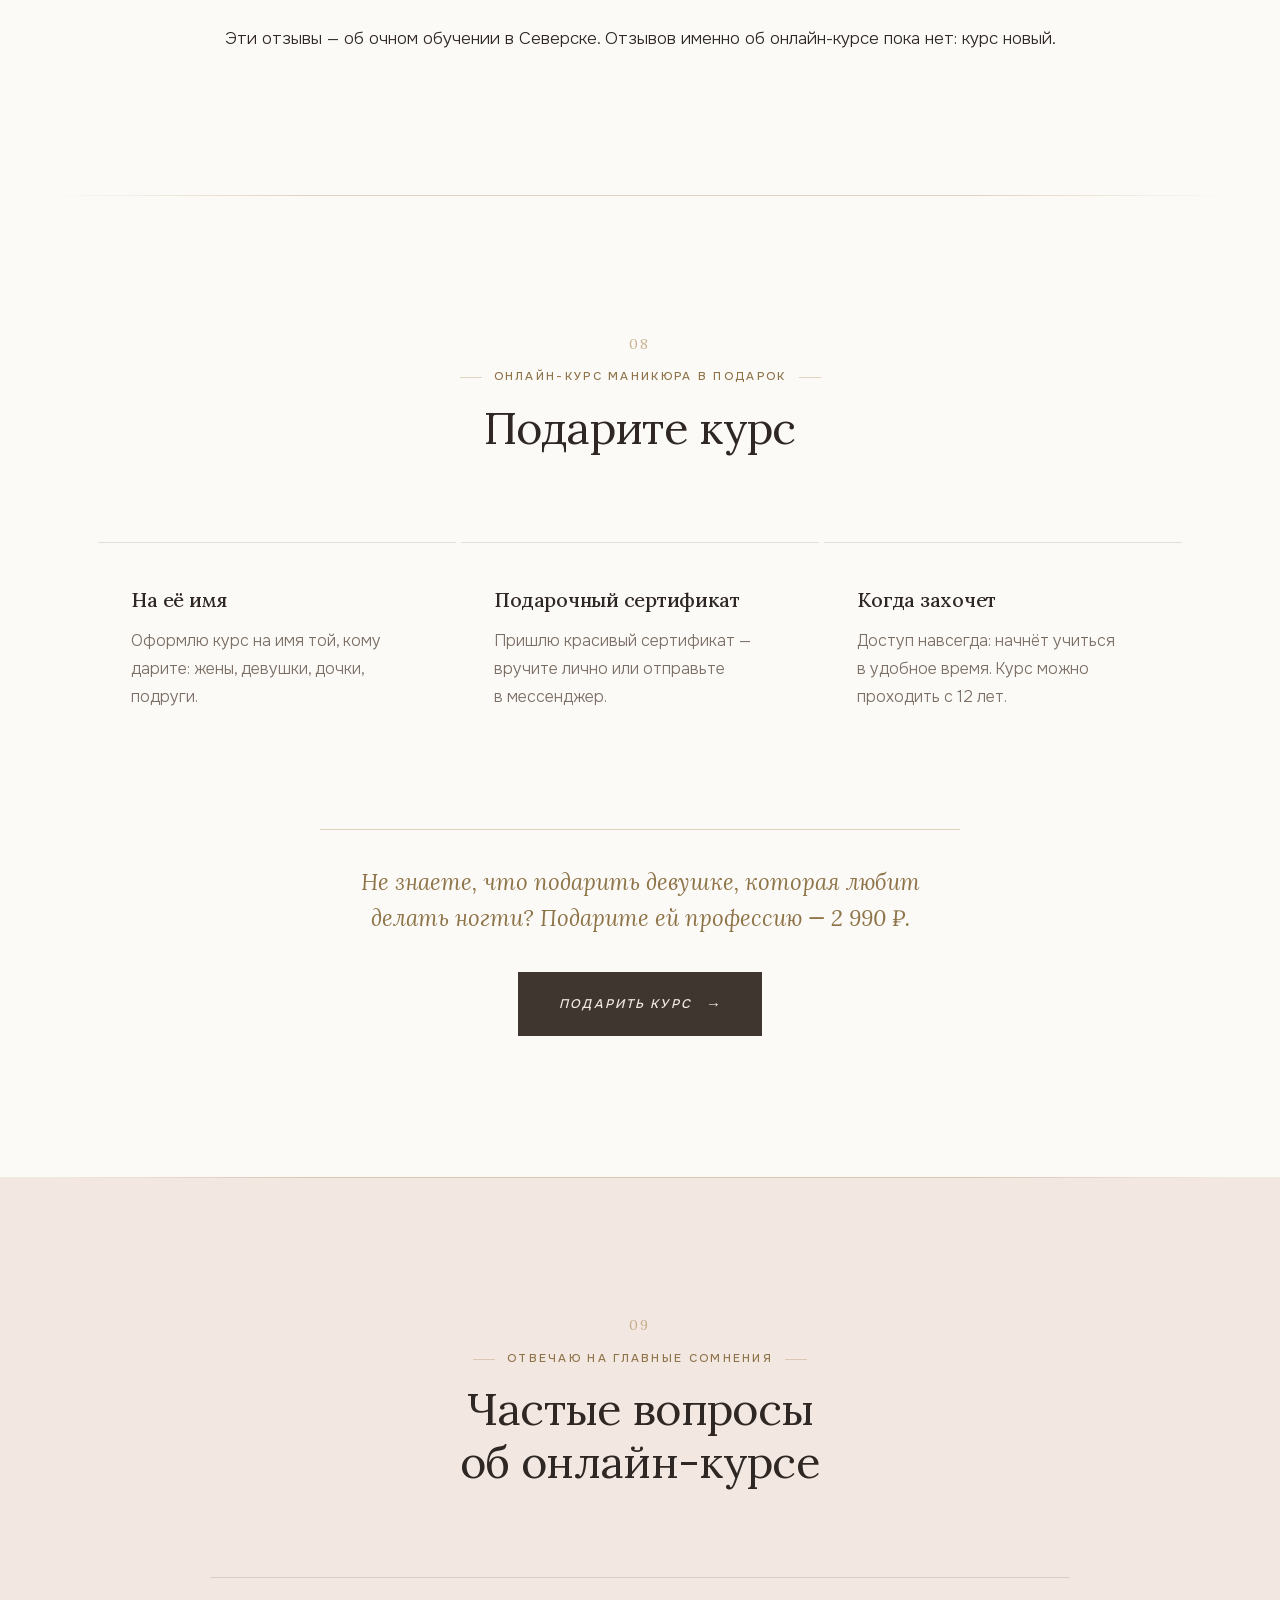
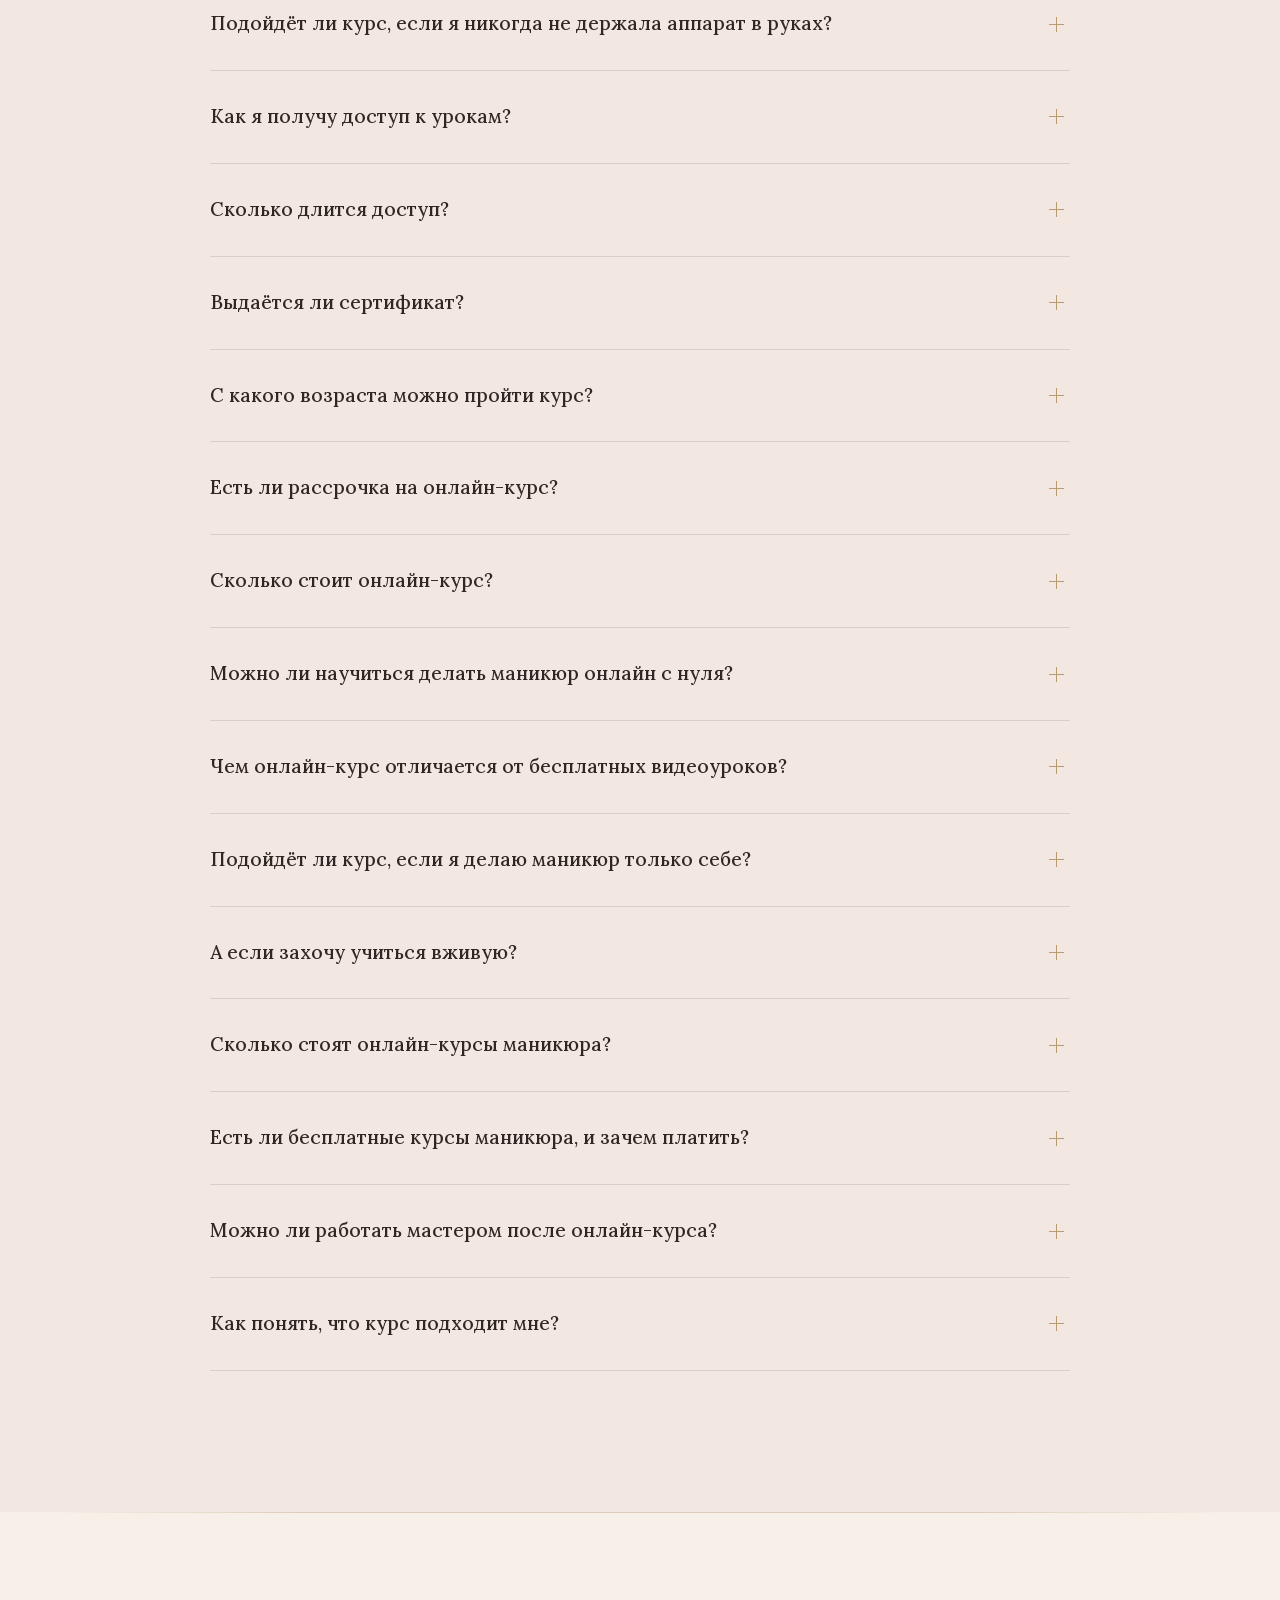
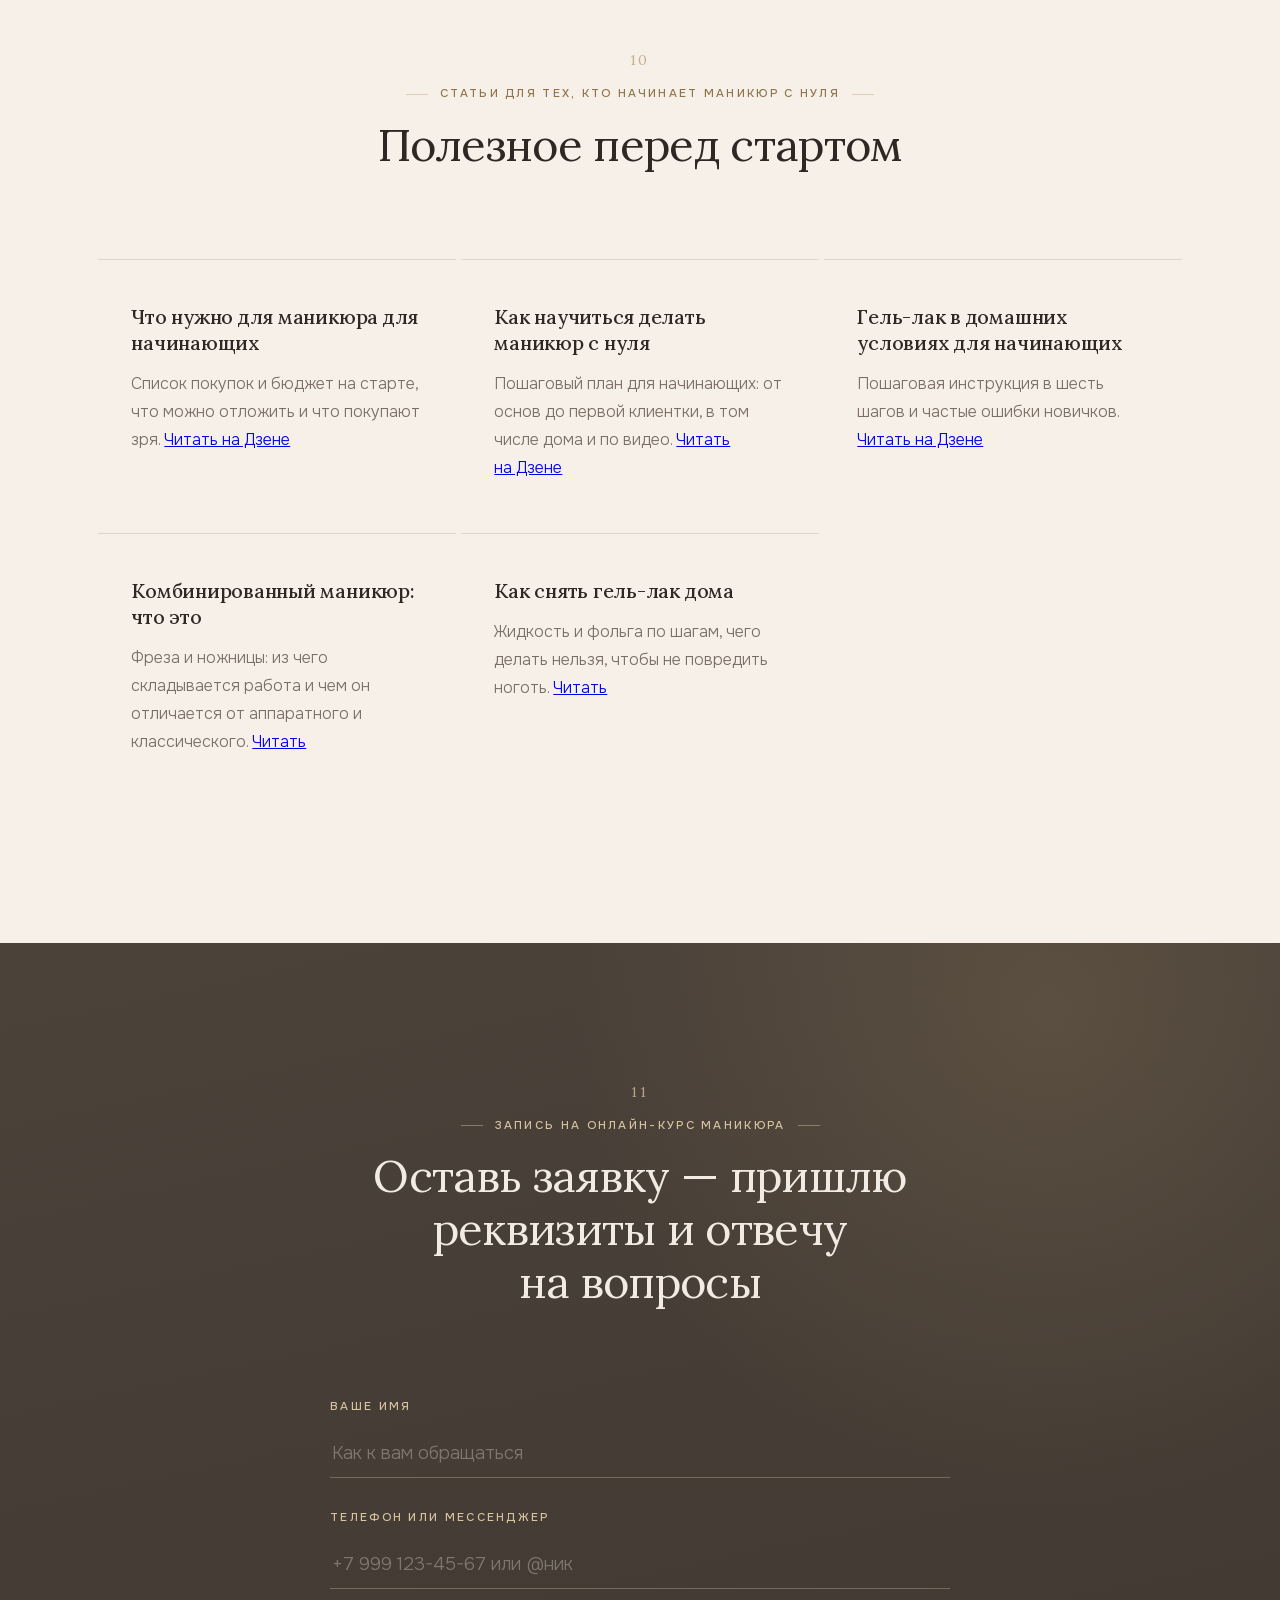
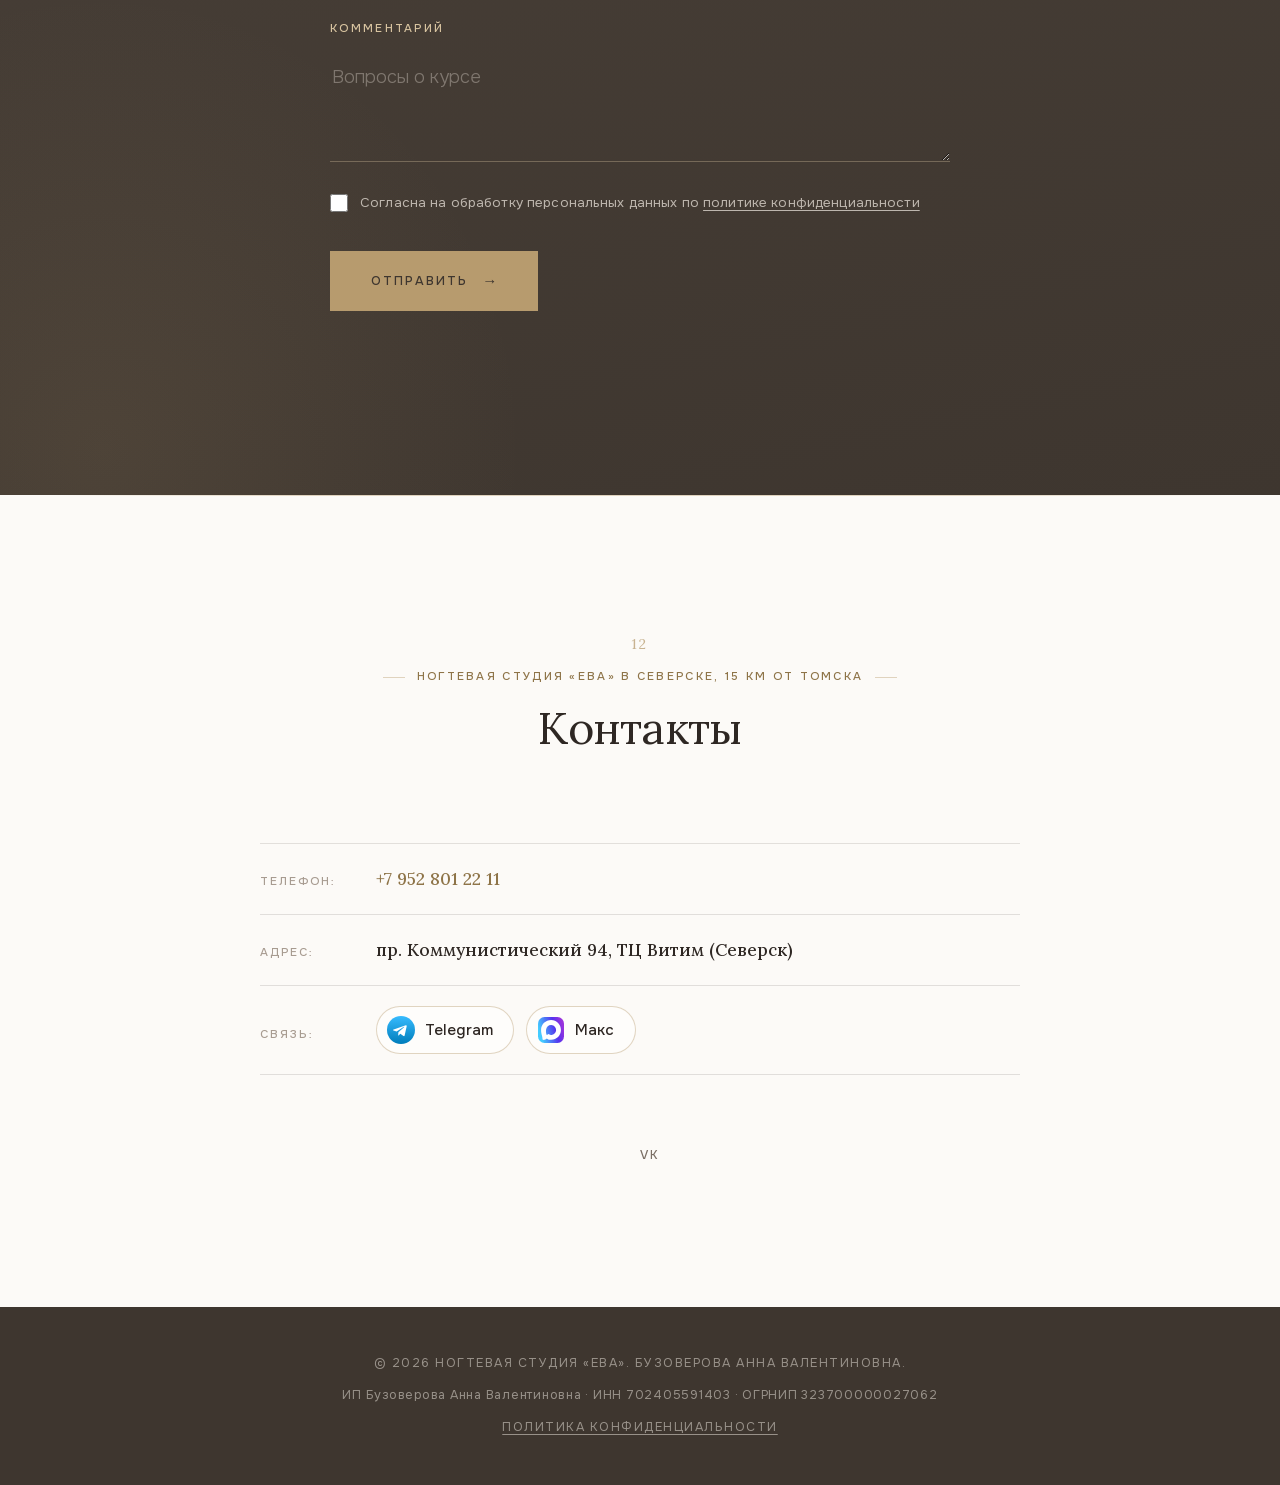
==== commit 7386a7be: "Блог: две статьи для онлайн-курса (комбинированный маникюр, как снять гель-лак), карта сайта и блок " ====
--- a/onlayn-kurs.html
+++ b/onlayn-kurs.html
@@ -456,6 +456,14 @@
                     <h3>Гель-лак в домашних условиях для начинающих</h3>
                     <p>Пошаговая инструкция в шесть шагов и частые ошибки новичков. <a href="https://dzen.ru/a/asoDm946WAH48GqV" rel="noopener" target="_blank">Читать на&nbsp;Дзене</a></p>
                 </div>
+                <div class="card">
+                    <h3>Комбинированный маникюр: что это</h3>
+                    <p>Фреза и ножницы: из чего складывается работа и чем он отличается от аппаратного и классического. <a href="blog/kombinirovannyy-manikyur.html">Читать</a></p>
+                </div>
+                <div class="card">
+                    <h3>Как снять гель-лак дома</h3>
+                    <p>Жидкость и фольга по шагам, чего делать нельзя, чтобы не повредить ноготь. <a href="blog/kak-snyat-gel-lak-doma.html">Читать</a></p>
+                </div>
             </div>
         </div>
     </section>
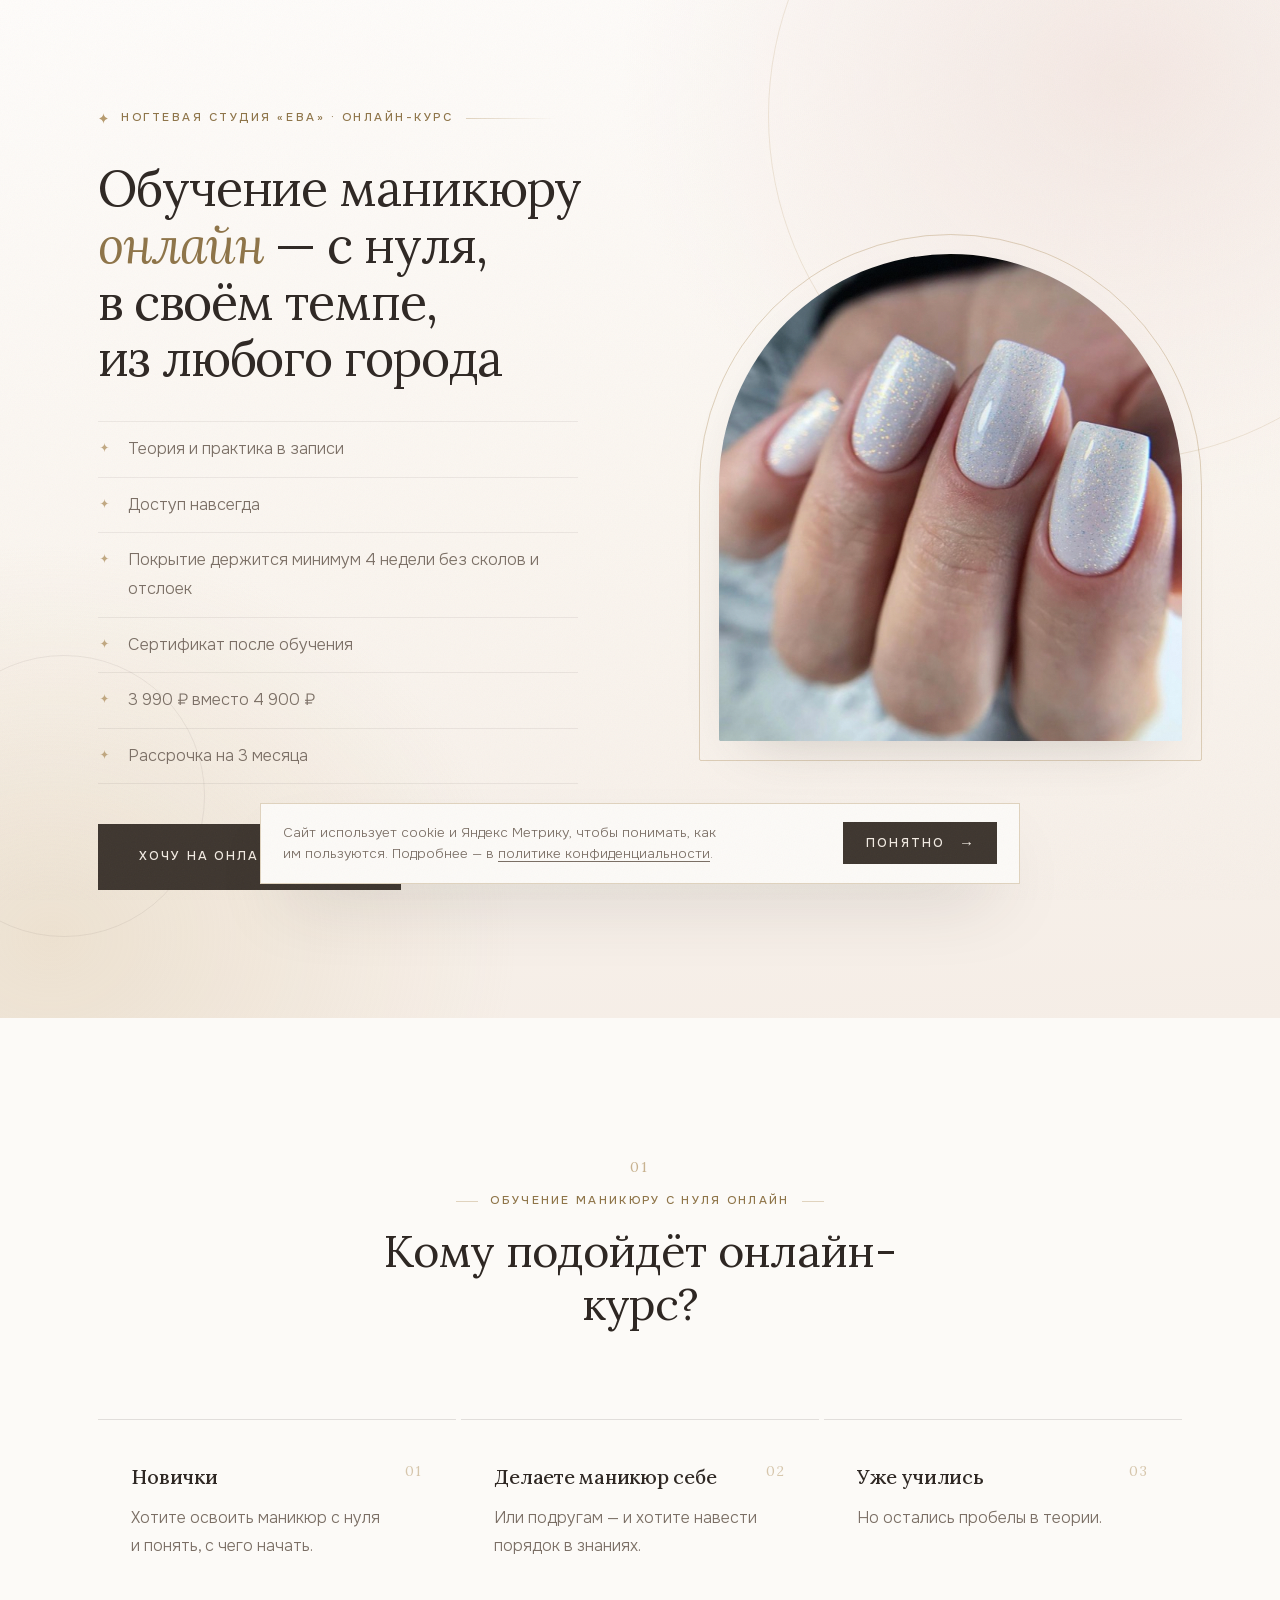
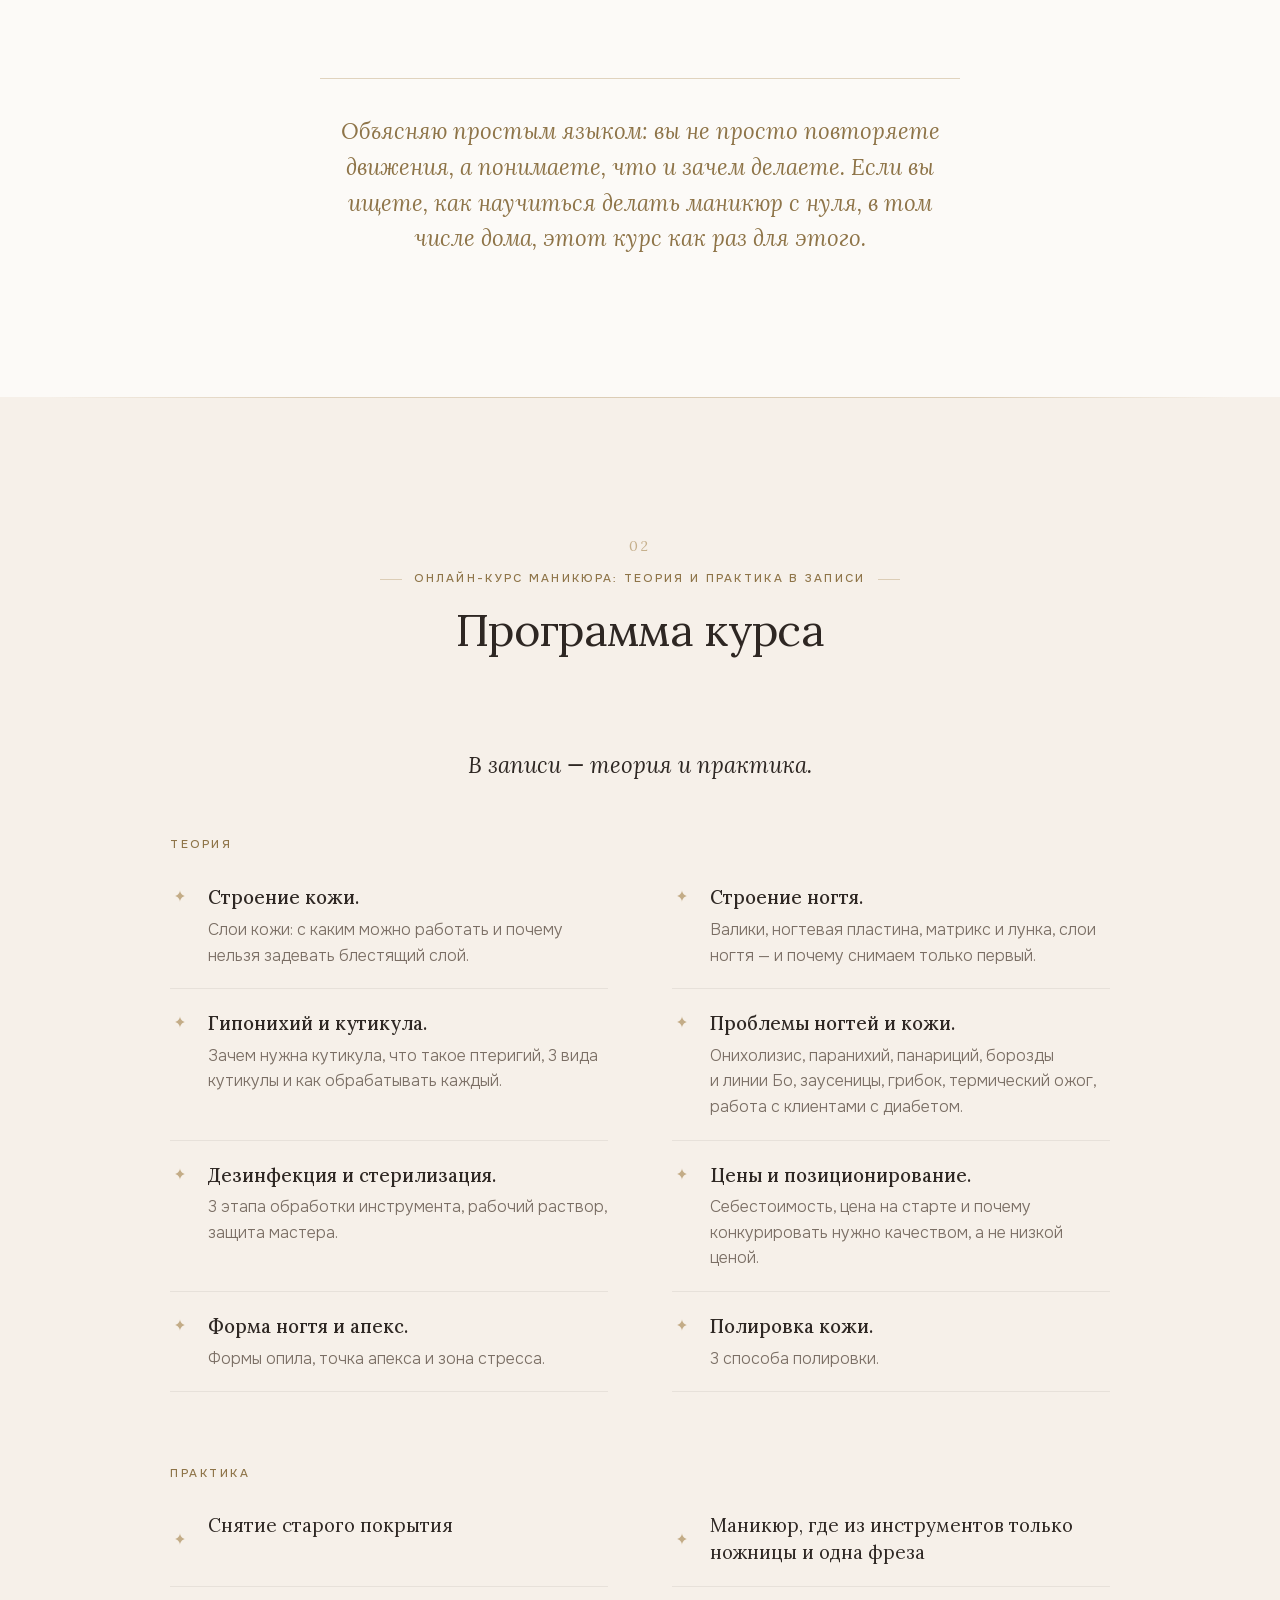
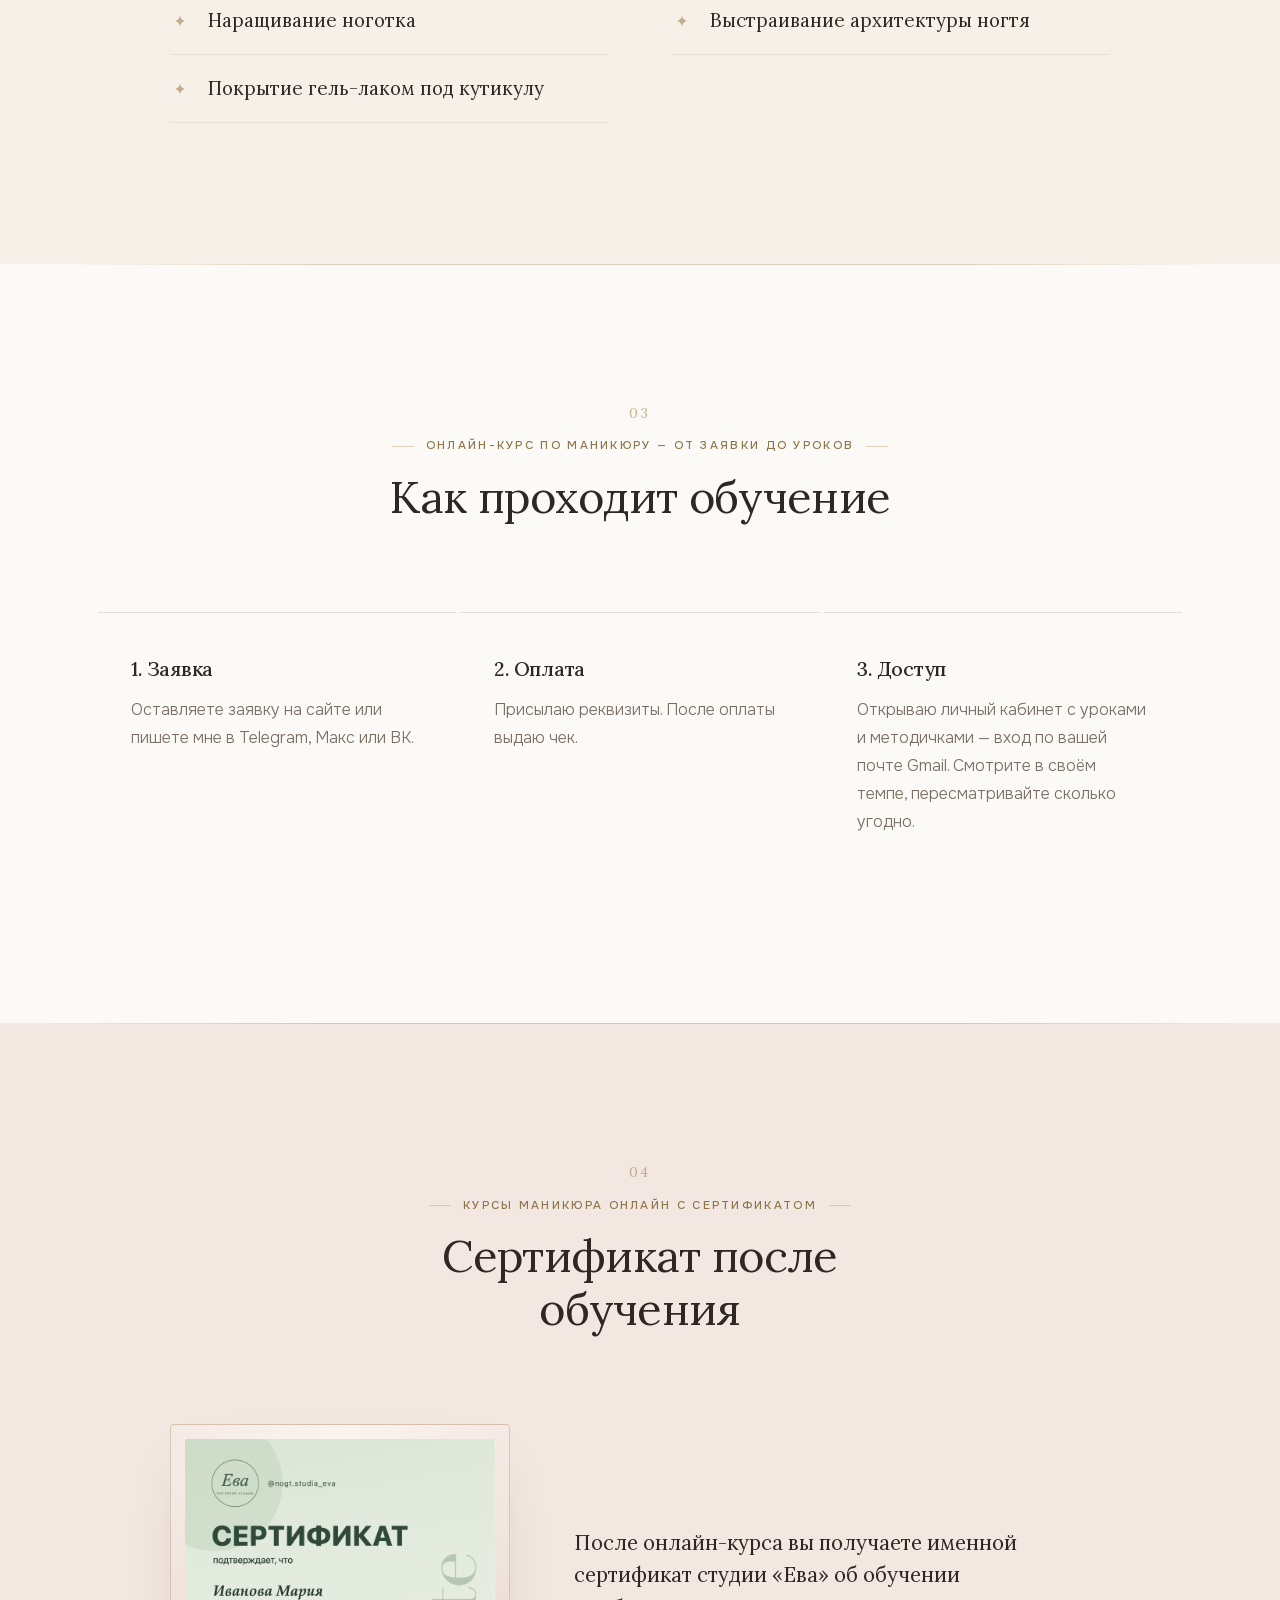
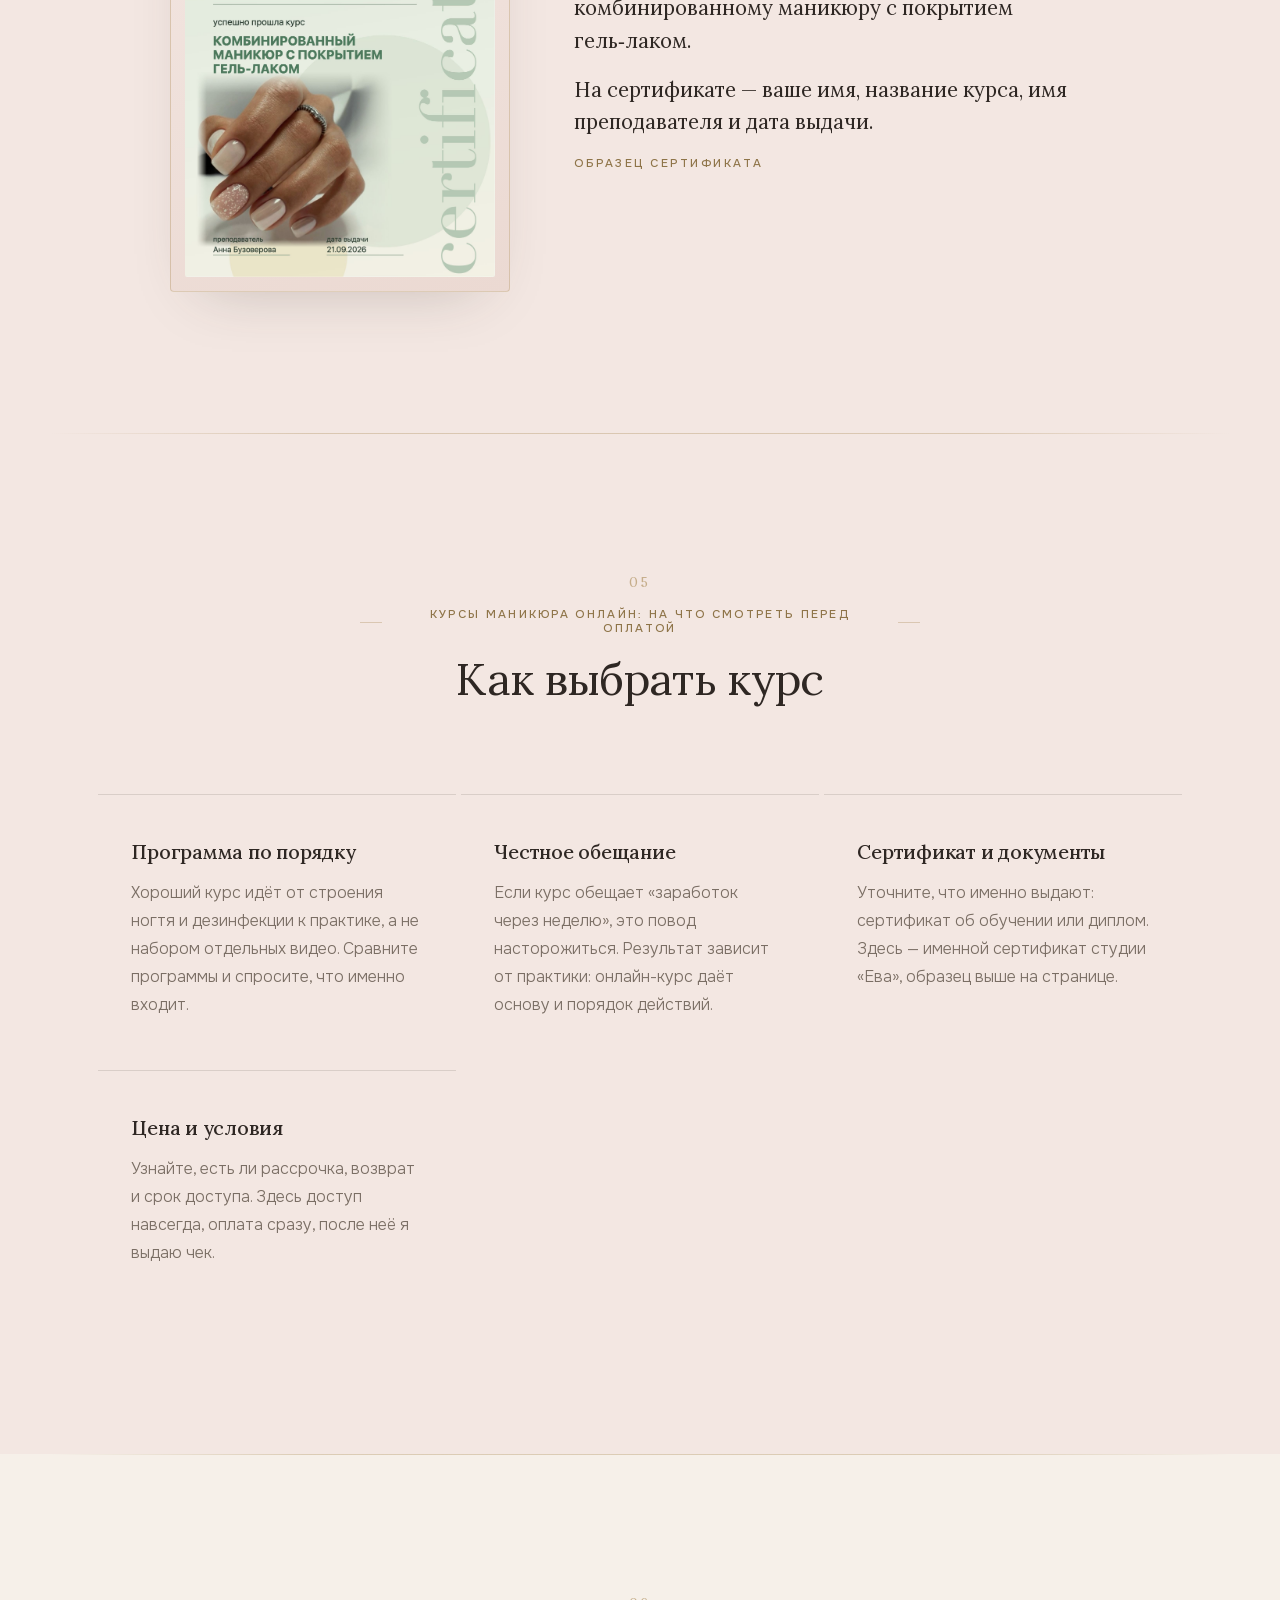
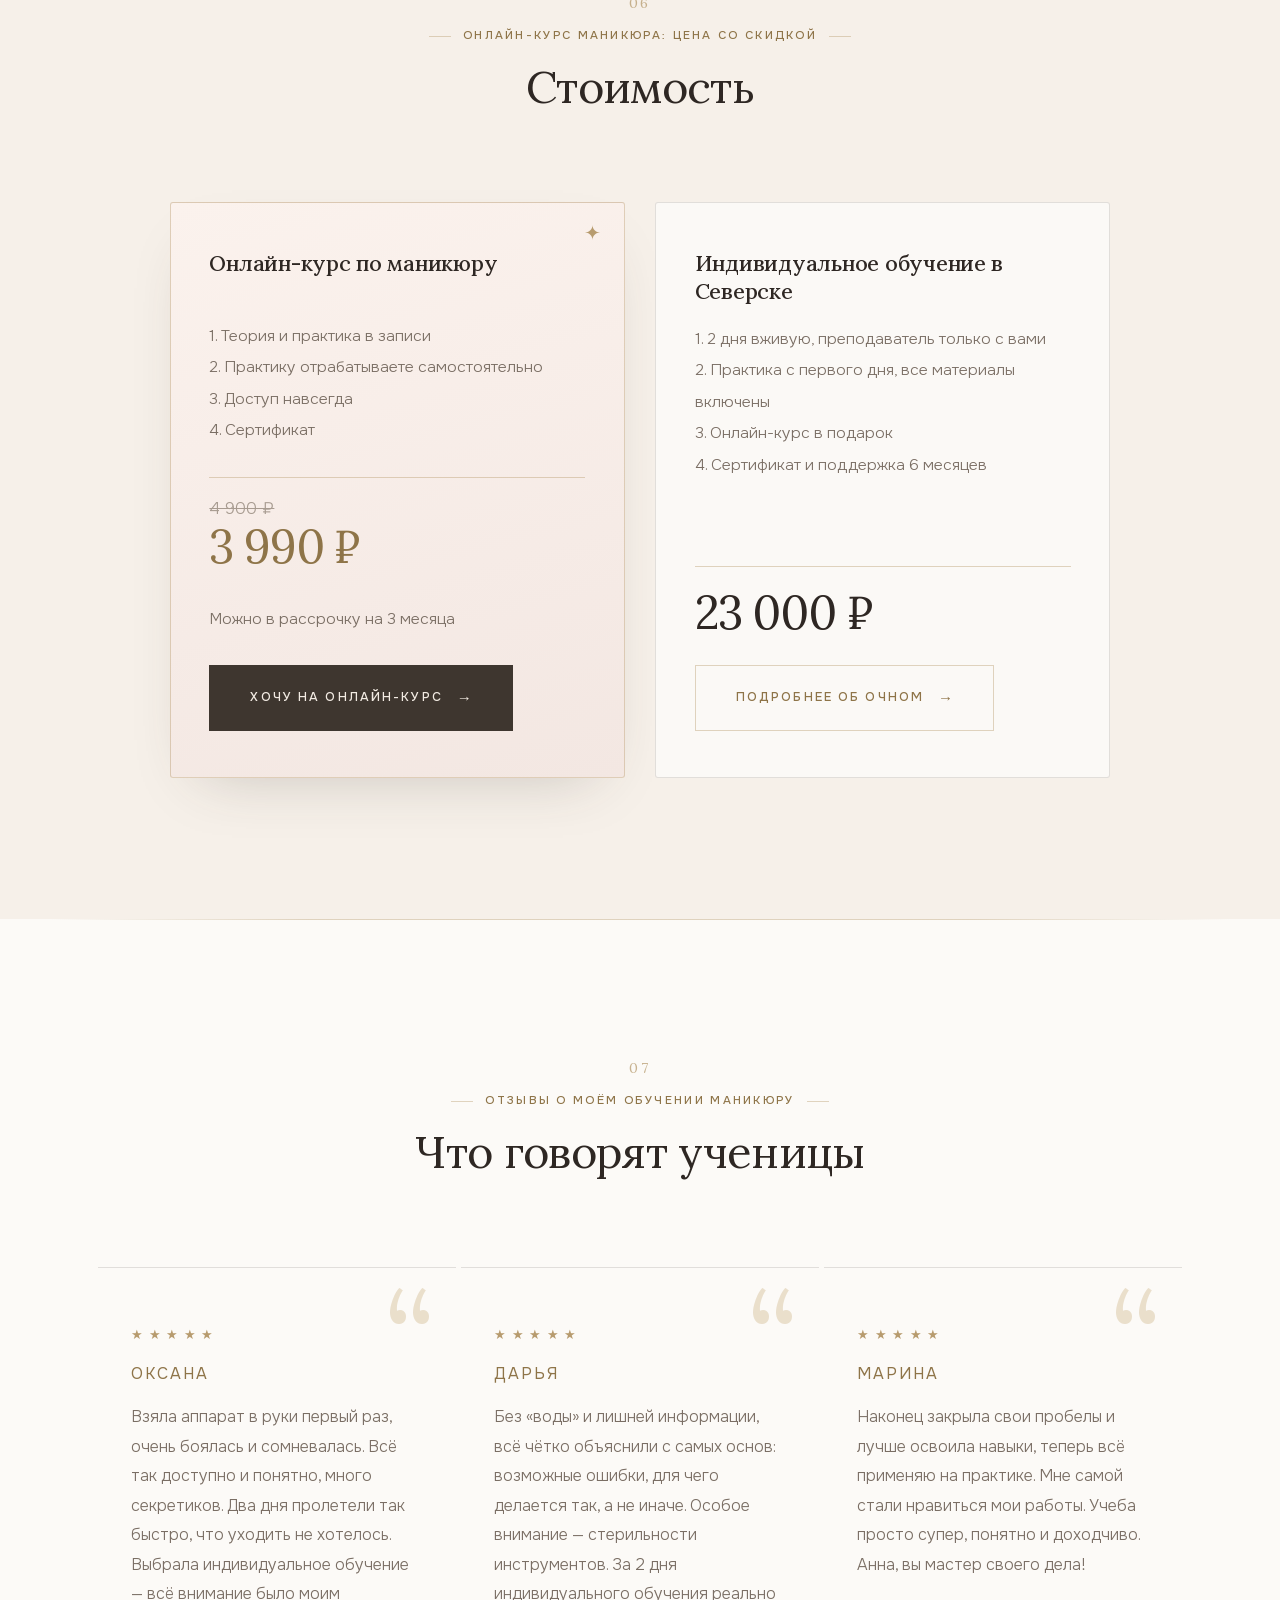
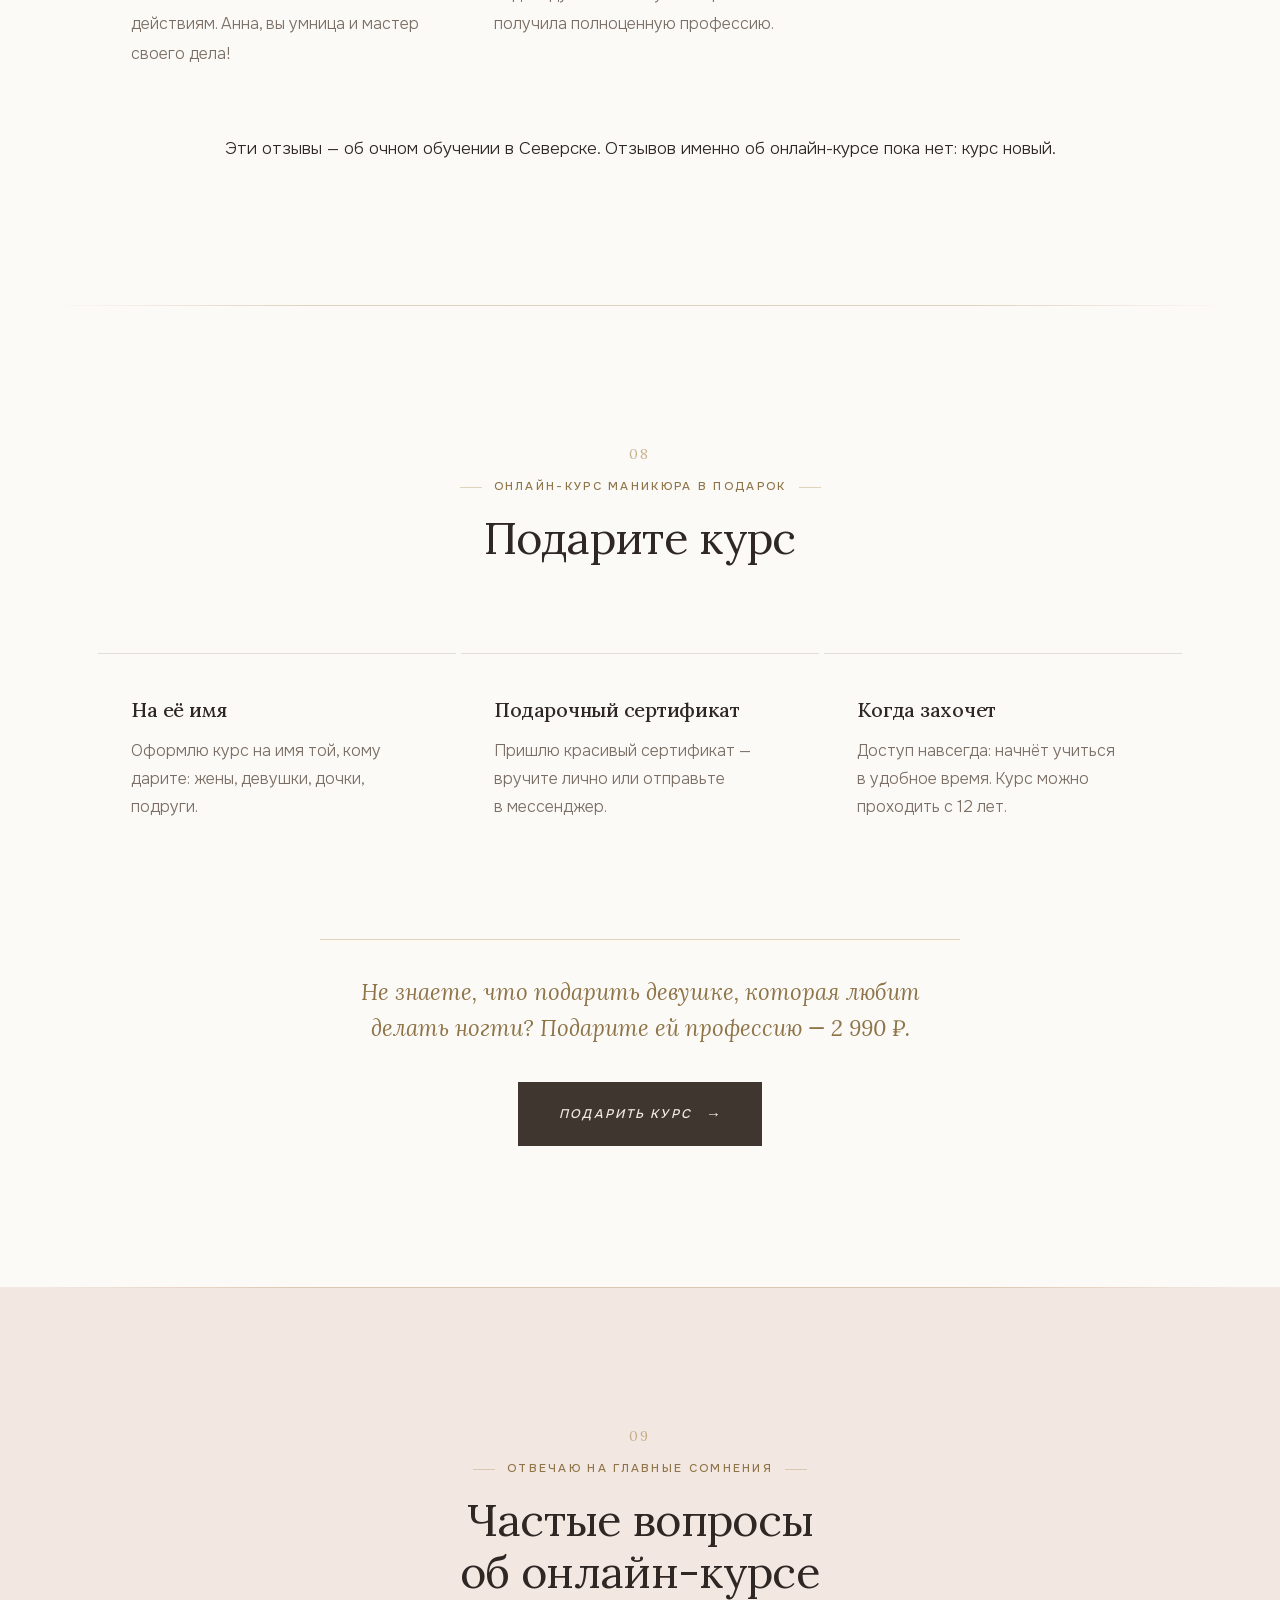
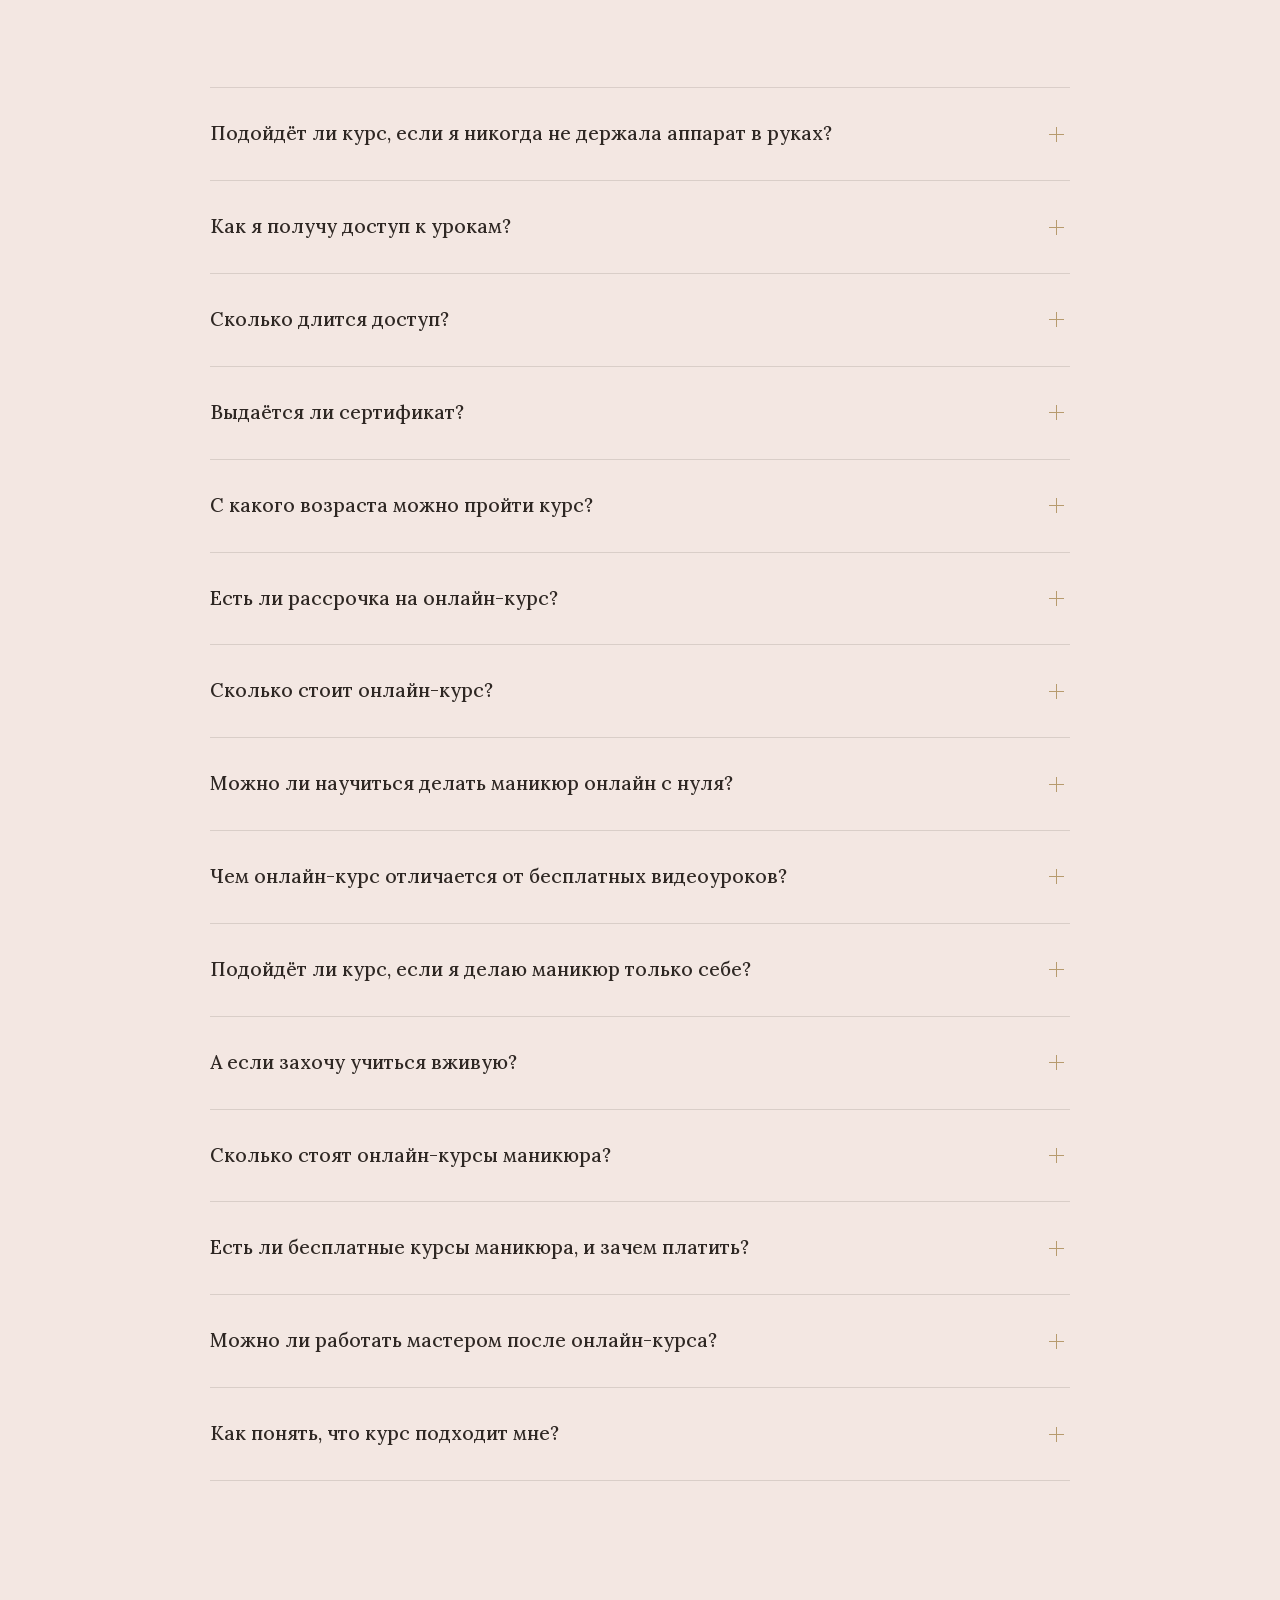
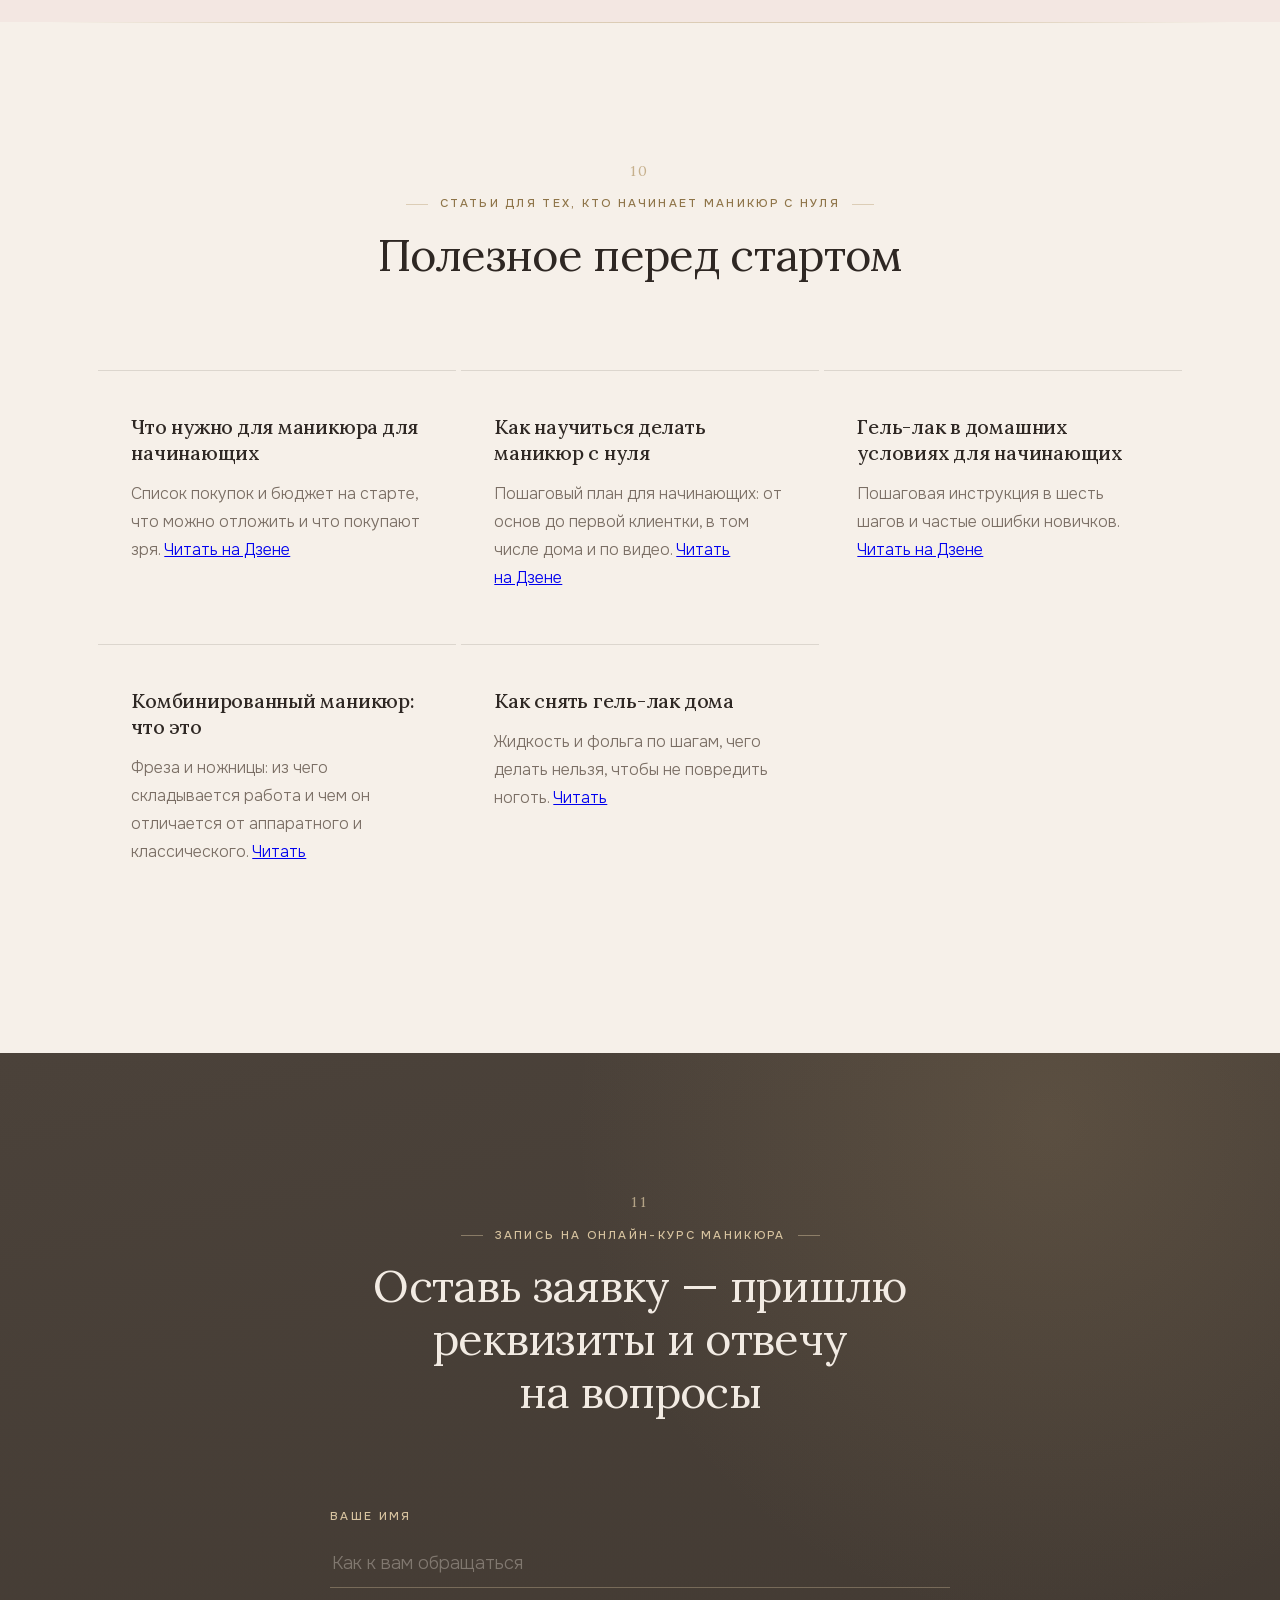
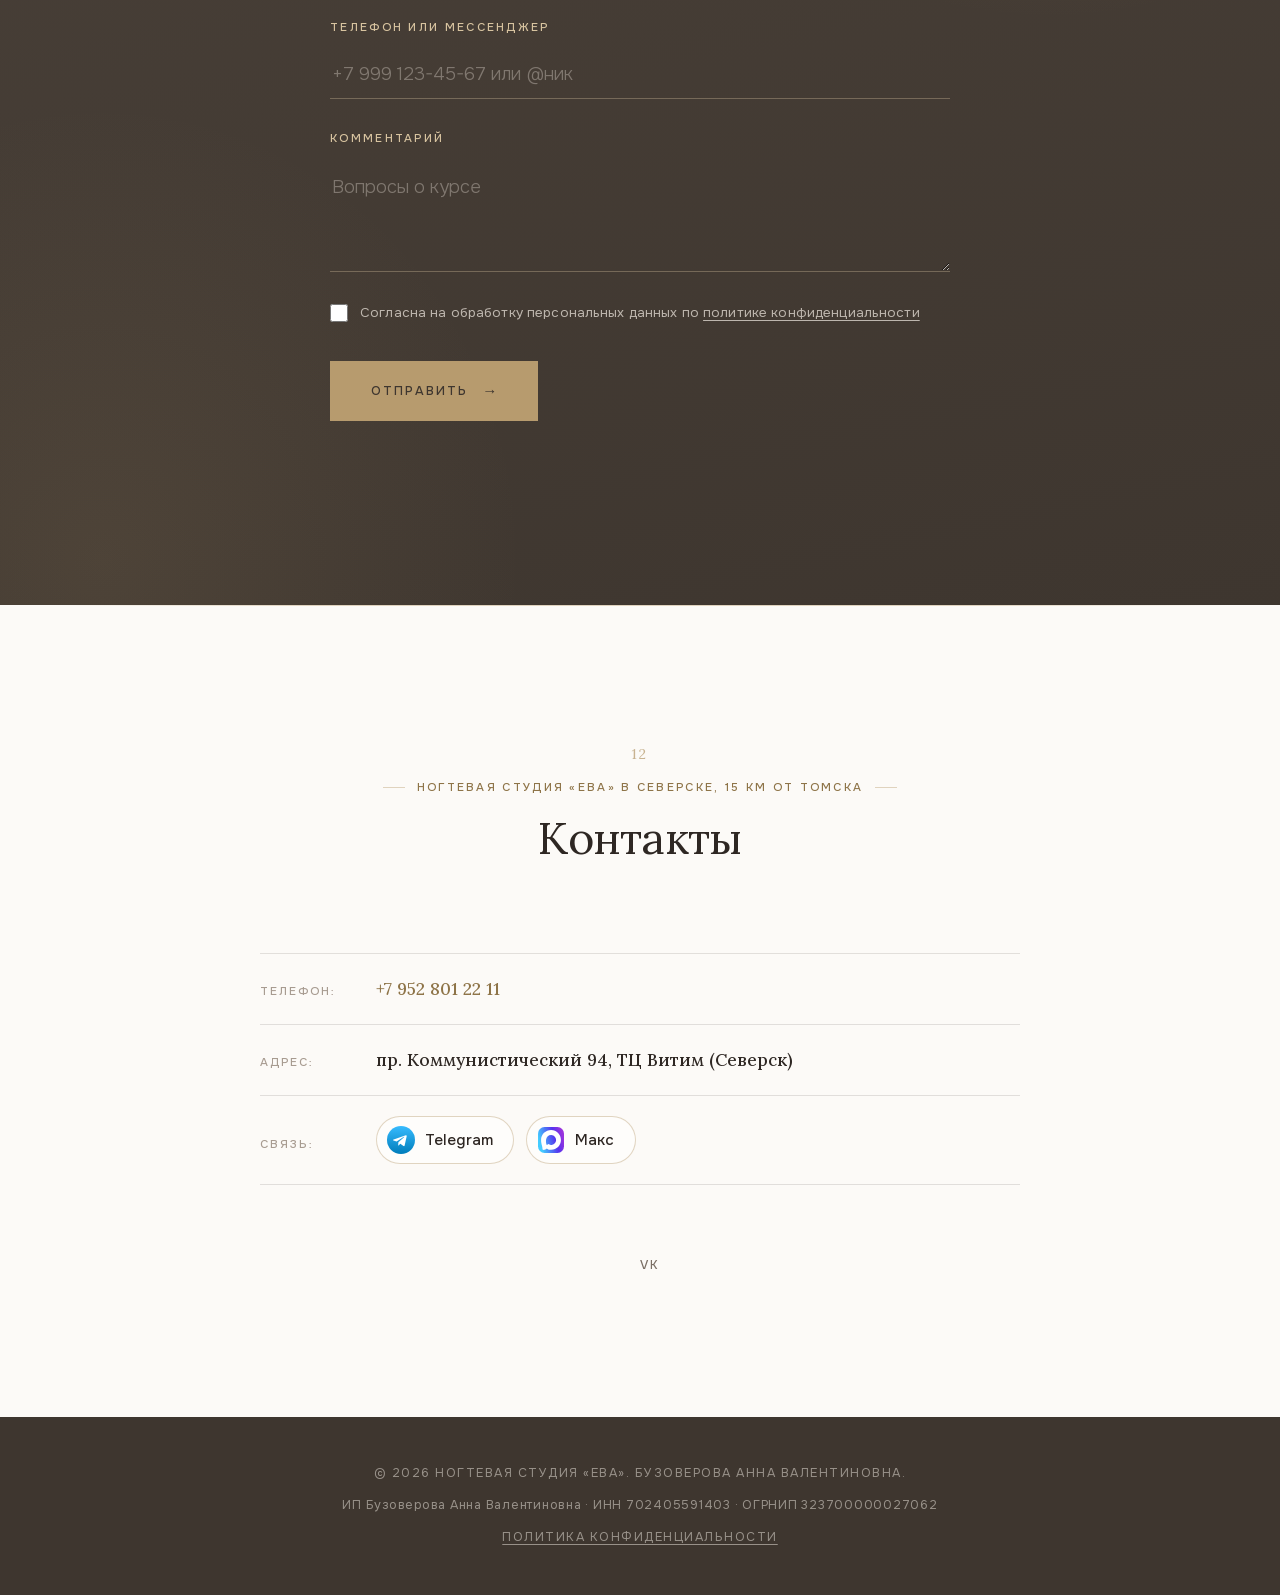
==== commit 75d62ef8: "Онлайн-курс: цена 3 990 ₽ и рассрочка на 3 месяца Co-Authored-By: Claude Sonnet 5.5 <noreply@anthrop" ====
--- a/onlayn-kurs.html
+++ b/onlayn-kurs.html
@@ -4,7 +4,7 @@
     <meta charset="UTF-8">
     <meta name="viewport" content="width=device-width, initial-scale=1.0">
     <title>Курсы маникюра онлайн с сертификатом — обучение с нуля для начинающих</title>
-    <meta name="description" content="Онлайн-курс маникюра с нуля от студии «Ева»: теория и практика в записи, доступ навсегда, сертификат. Цена 2 990 ₽ вместо 4 900 ₽. Учитесь из любого города России.">
+    <meta name="description" content="Онлайн-курс маникюра с нуля от студии «Ева»: теория и практика в записи, доступ навсегда, сертификат. Цена 3 990 ₽ вместо 4 900 ₽, рассрочка на 3 месяца. Учитесь из любого города России.">
     <meta name="robots" content="index, follow">
     <link rel="canonical" href="https://eva-seversk.ru/onlayn-kurs.html">
     <link rel="icon" href="assets/favicon.svg" type="image/svg+xml">
@@ -13,7 +13,7 @@
     <meta property="og:type" content="website">
     <meta property="og:locale" content="ru_RU">
     <meta property="og:title" content="Курсы маникюра онлайн с сертификатом — студия «Ева»">
-    <meta property="og:description" content="Теория и практика в записи: от строения ногтя до покрытия гель-лаком под кутикулу. Доступ навсегда, сертификат. 2 990 ₽ вместо 4 900 ₽.">
+    <meta property="og:description" content="Теория и практика в записи: от строения ногтя до покрытия гель-лаком под кутикулу. Доступ навсегда, сертификат. 3 990 ₽ вместо 4 900 ₽.">
     <meta property="og:url" content="https://eva-seversk.ru/onlayn-kurs.html">
     <meta property="og:image" content="https://eva-seversk.ru/assets/og-image.jpg">
     <meta property="og:image:width" content="1200">
@@ -48,7 +48,7 @@
             "@type": "Offer",
             "name": "Онлайн-курс по маникюру",
             "category": "Paid",
-            "price": "2990",
+            "price": "3990",
             "priceCurrency": "RUB",
             "availability": "https://schema.org/InStock",
             "url": "https://eva-seversk.ru/onlayn-kurs.html"
@@ -100,12 +100,12 @@
             {
                 "@type": "Question",
                 "name": "Есть ли рассрочка на онлайн-курс?",
-                "acceptedAnswer": { "@type": "Answer", "text": "Нет, рассрочки на онлайн-курс нет. Оплата сразу — 2 990 ₽, после оплаты выдаю чек." }
+                "acceptedAnswer": { "@type": "Answer", "text": "Да. Можно оплатить сразу или в рассрочку на 3 месяца. После оплаты выдаю чек." }
             },
             {
                 "@type": "Question",
                 "name": "Сколько стоит онлайн-курс?",
-                "acceptedAnswer": { "@type": "Answer", "text": "Обычная цена — 4 900 ₽, сейчас действует скидка: 2 990 ₽. После оплаты выдаю чек." }
+                "acceptedAnswer": { "@type": "Answer", "text": "Обычная цена — 4 900 ₽, сейчас действует скидка: 3 990 ₽. После оплаты выдаю чек." }
             },
             {
                 "@type": "Question",
@@ -127,7 +127,7 @@
                 "name": "А если захочу учиться вживую?",
                 "acceptedAnswer": { "@type": "Answer", "text": "В Северске есть индивидуальное очное обучение за 2 дня — 23 000 ₽, онлайн-курс входит в него в подарок." }
             },
-            {"@type": "Question", "name": "Сколько стоят онлайн-курсы маникюра?", "acceptedAnswer": {"@type": "Answer", "text": "Цены в интернете сильно разные: по открытым предложениям школ в октябре 2026 года — примерно от 1 500 до 20 000 ₽, в зависимости от объёма, формата и того, есть ли проверка работ. Этот онлайн-курс стоит 2 990 ₽ (обычная цена 4 900 ₽): теория и практика в записи, доступ навсегда, сертификат."}},
+            {"@type": "Question", "name": "Сколько стоят онлайн-курсы маникюра?", "acceptedAnswer": {"@type": "Answer", "text": "Цены в интернете сильно разные: по открытым предложениям школ в октябре 2026 года — примерно от 1 500 до 20 000 ₽, в зависимости от объёма, формата и того, есть ли проверка работ. Этот онлайн-курс стоит 3 990 ₽ (обычная цена 4 900 ₽): теория и практика в записи, доступ навсегда, сертификат."}},
             {"@type": "Question", "name": "Есть ли бесплатные курсы маникюра, и зачем платить?", "acceptedAnswer": {"@type": "Answer", "text": "Бесплатные видео показывают отдельные приёмы и подходят, чтобы попробовать. Платный курс собирает всё по порядку — от строения ногтя и дезинфекции до покрытия гель-лаком, — объясняет причины ошибок и даёт сертификат. Если нужны только отдельные приёмы, начните с бесплатных статей ниже на странице."}},
             {"@type": "Question", "name": "Можно ли работать мастером после онлайн-курса?", "acceptedAnswer": {"@type": "Answer", "text": "Курс даёт теорию и последовательность практики — основу, с которой можно начинать. Гарантий дохода я не даю: навык приходит с практикой на себе и моделях. Если нужна отработка с преподавателем рядом, есть очное обучение в Северске."}},
             {"@type": "Question", "name": "Как понять, что курс подходит мне?", "acceptedAnswer": {"@type": "Answer", "text": "Посмотрите программу выше: если там есть то, чего вам не хватает, курс подойдёт. Остались вопросы — напишите мне в Telegram, Макс или ВК, отвечу по вашей ситуации."}}
@@ -178,7 +178,8 @@
                     <li>Доступ навсегда</li>
                     <li>Покрытие держится минимум 4 недели без сколов и отслоек</li>
                     <li>Сертификат после обучения</li>
-                    <li>2 990 ₽ вместо 4 900 ₽</li>
+                    <li>3 990 ₽ вместо 4 900 ₽</li>
+                    <li>Рассрочка на 3 месяца</li>
                 </ul>
                 <a href="#zapis" class="btn btn-primary">Хочу на онлайн-курс</a>
             </div>
@@ -310,7 +311,8 @@
                 <div class="card price price-featured">
                     <h3>Онлайн-курс по маникюру</h3>
                     <p class="price-note">1. Теория и практика в записи<br>2. Практику отрабатываете самостоятельно<br>3. Доступ навсегда<br>4. Сертификат</p>
-                    <p class="price-value"><s class="price-old">4 900 ₽</s> 2 990 ₽</p>
+                    <p class="price-value"><s class="price-old">4 900 ₽</s> 3 990 ₽</p>
+                    <p class="price-note">Можно в рассрочку на 3 месяца</p>
                     <a href="#zapis" class="btn btn-primary">Хочу на онлайн-курс</a>
                 </div>
                 <div class="card price">
@@ -397,11 +399,11 @@
                 </details>
                 <details class="faq-item">
                     <summary>Есть ли рассрочка на онлайн-курс?</summary>
-                    <p>Нет, рассрочки на онлайн-курс нет. Оплата сразу — 2 990 ₽, после оплаты выдаю чек.</p>
+                    <p>Да. Можно оплатить сразу или в рассрочку на 3 месяца. После оплаты выдаю чек.</p>
                 </details>
                 <details class="faq-item">
                     <summary>Сколько стоит онлайн-курс?</summary>
-                    <p>Обычная цена — 4 900 ₽, сейчас действует скидка: 2 990 ₽. После оплаты выдаю чек.</p>
+                    <p>Обычная цена — 4 900 ₽, сейчас действует скидка: 3 990 ₽. После оплаты выдаю чек.</p>
                 </details>
                 <details class="faq-item">
                     <summary>Можно ли научиться делать маникюр онлайн с нуля?</summary>
@@ -421,7 +423,7 @@
                 </details>
                 <details class="faq-item">
                     <summary>Сколько стоят онлайн-курсы маникюра?</summary>
-                    <p>Цены в интернете сильно разные: по открытым предложениям школ в октябре 2026 года — примерно от 1 500 до 20 000 ₽, в зависимости от объёма, формата и того, есть ли проверка работ. Этот онлайн-курс стоит 2 990 ₽ (обычная цена 4 900 ₽): теория и практика в записи, доступ навсегда, сертификат.</p>
+                    <p>Цены в интернете сильно разные: по открытым предложениям школ в октябре 2026 года — примерно от 1 500 до 20 000 ₽, в зависимости от объёма, формата и того, есть ли проверка работ. Этот онлайн-курс стоит 3 990 ₽ (обычная цена 4 900 ₽): теория и практика в записи, доступ навсегда, сертификат.</p>
                 </details>
                 <details class="faq-item">
                     <summary>Есть ли бесплатные курсы маникюра, и зачем платить?</summary>
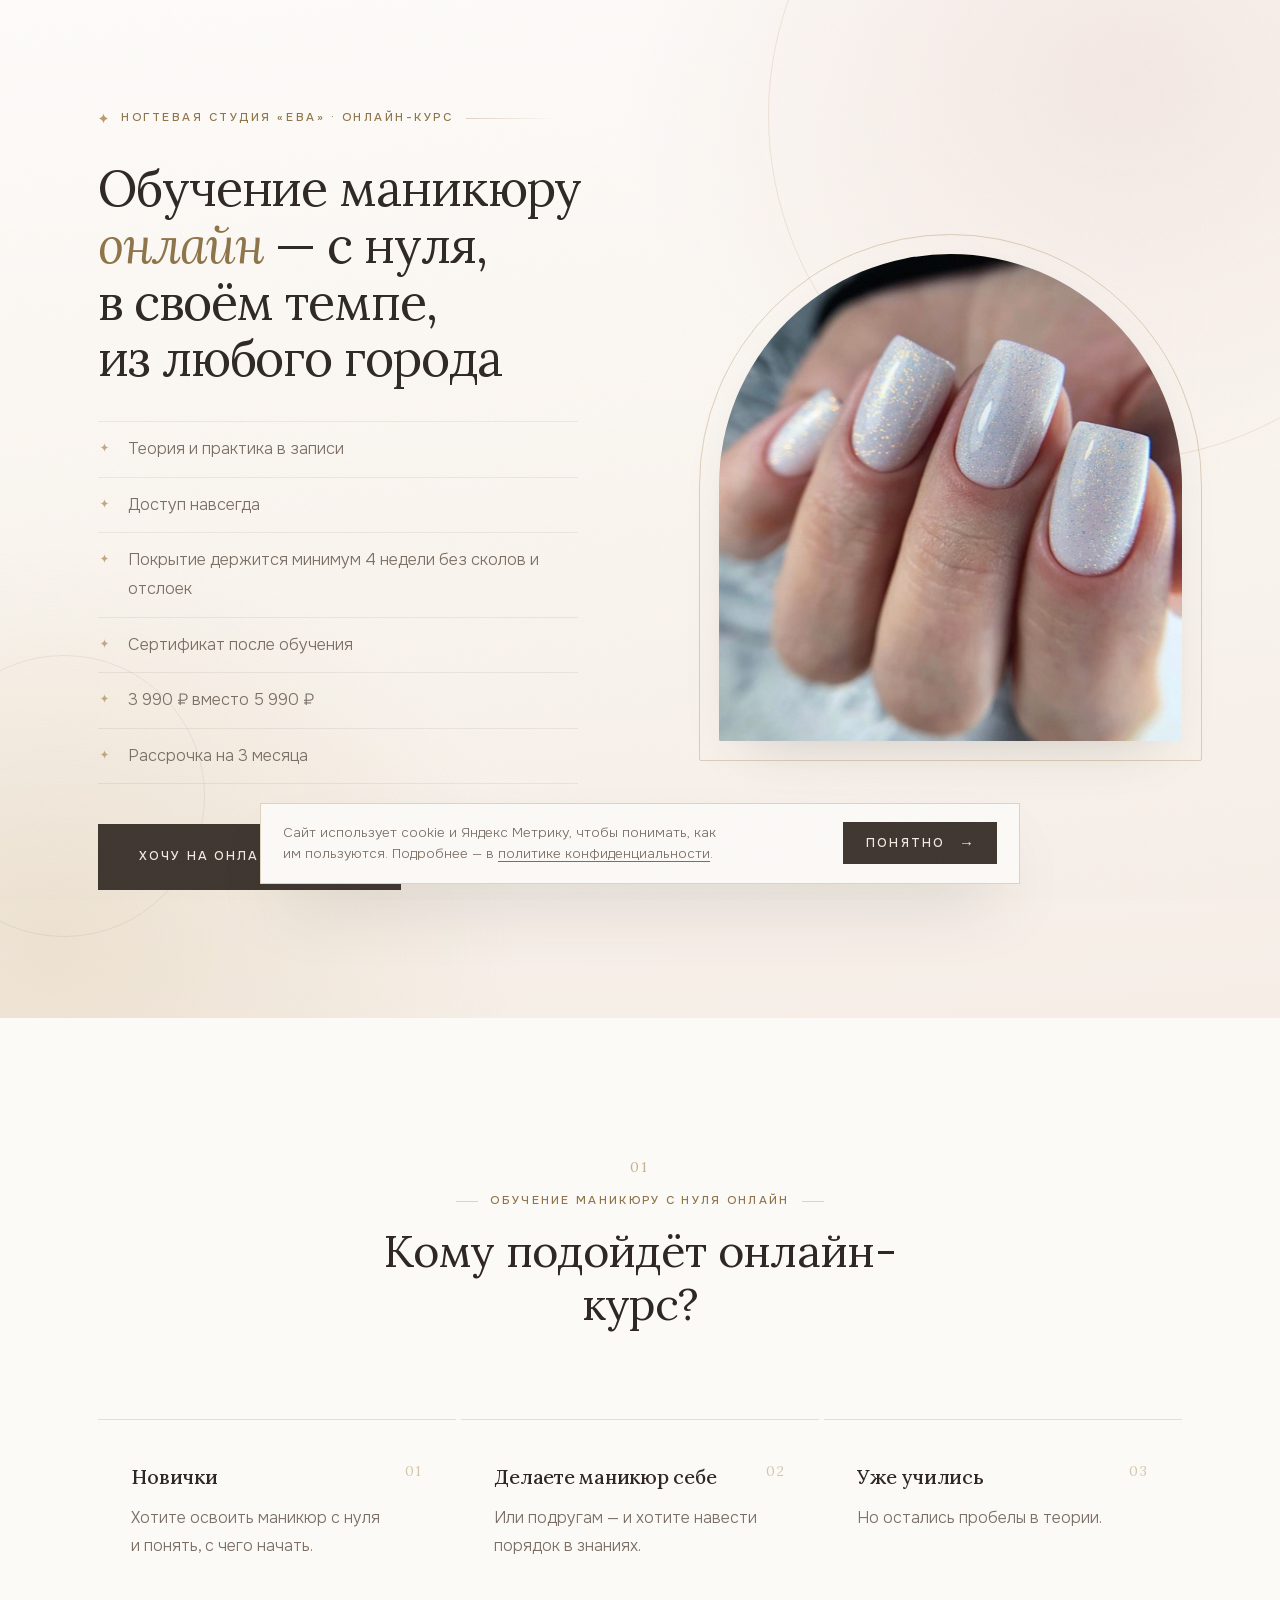
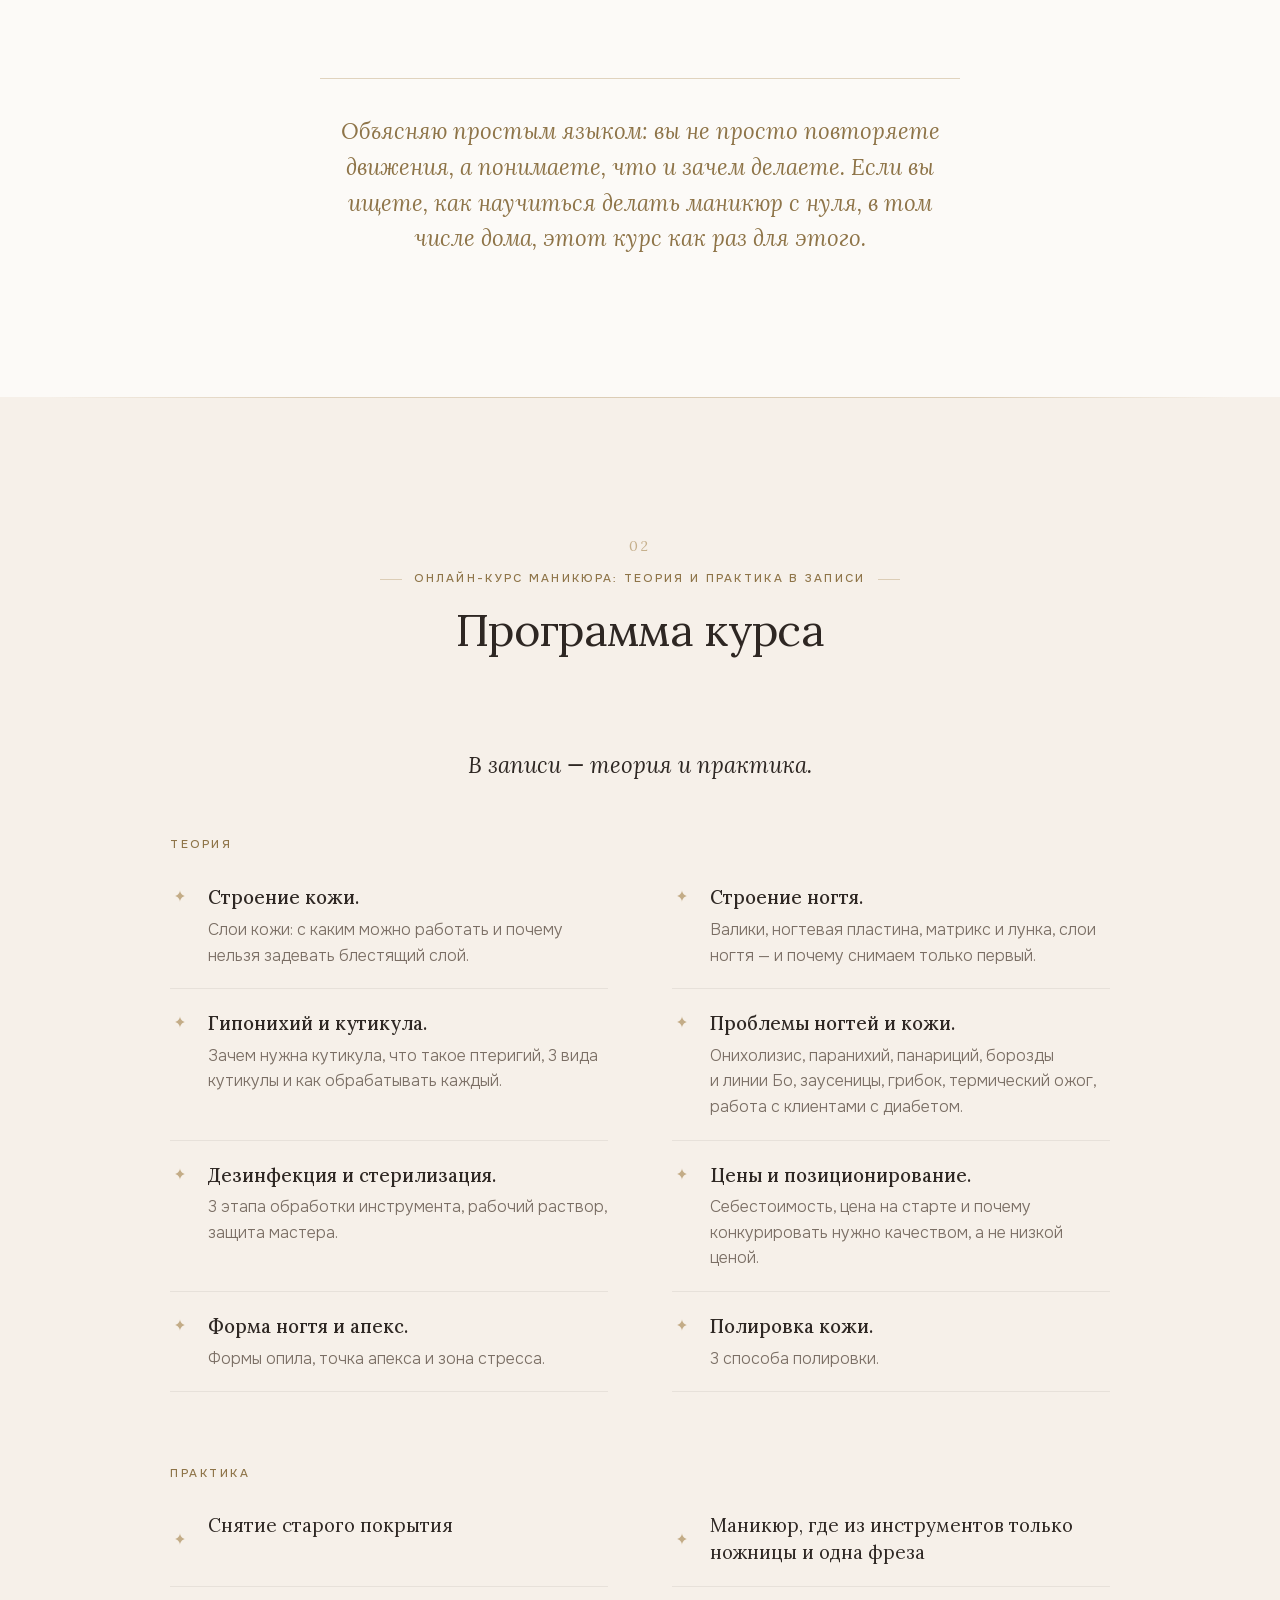
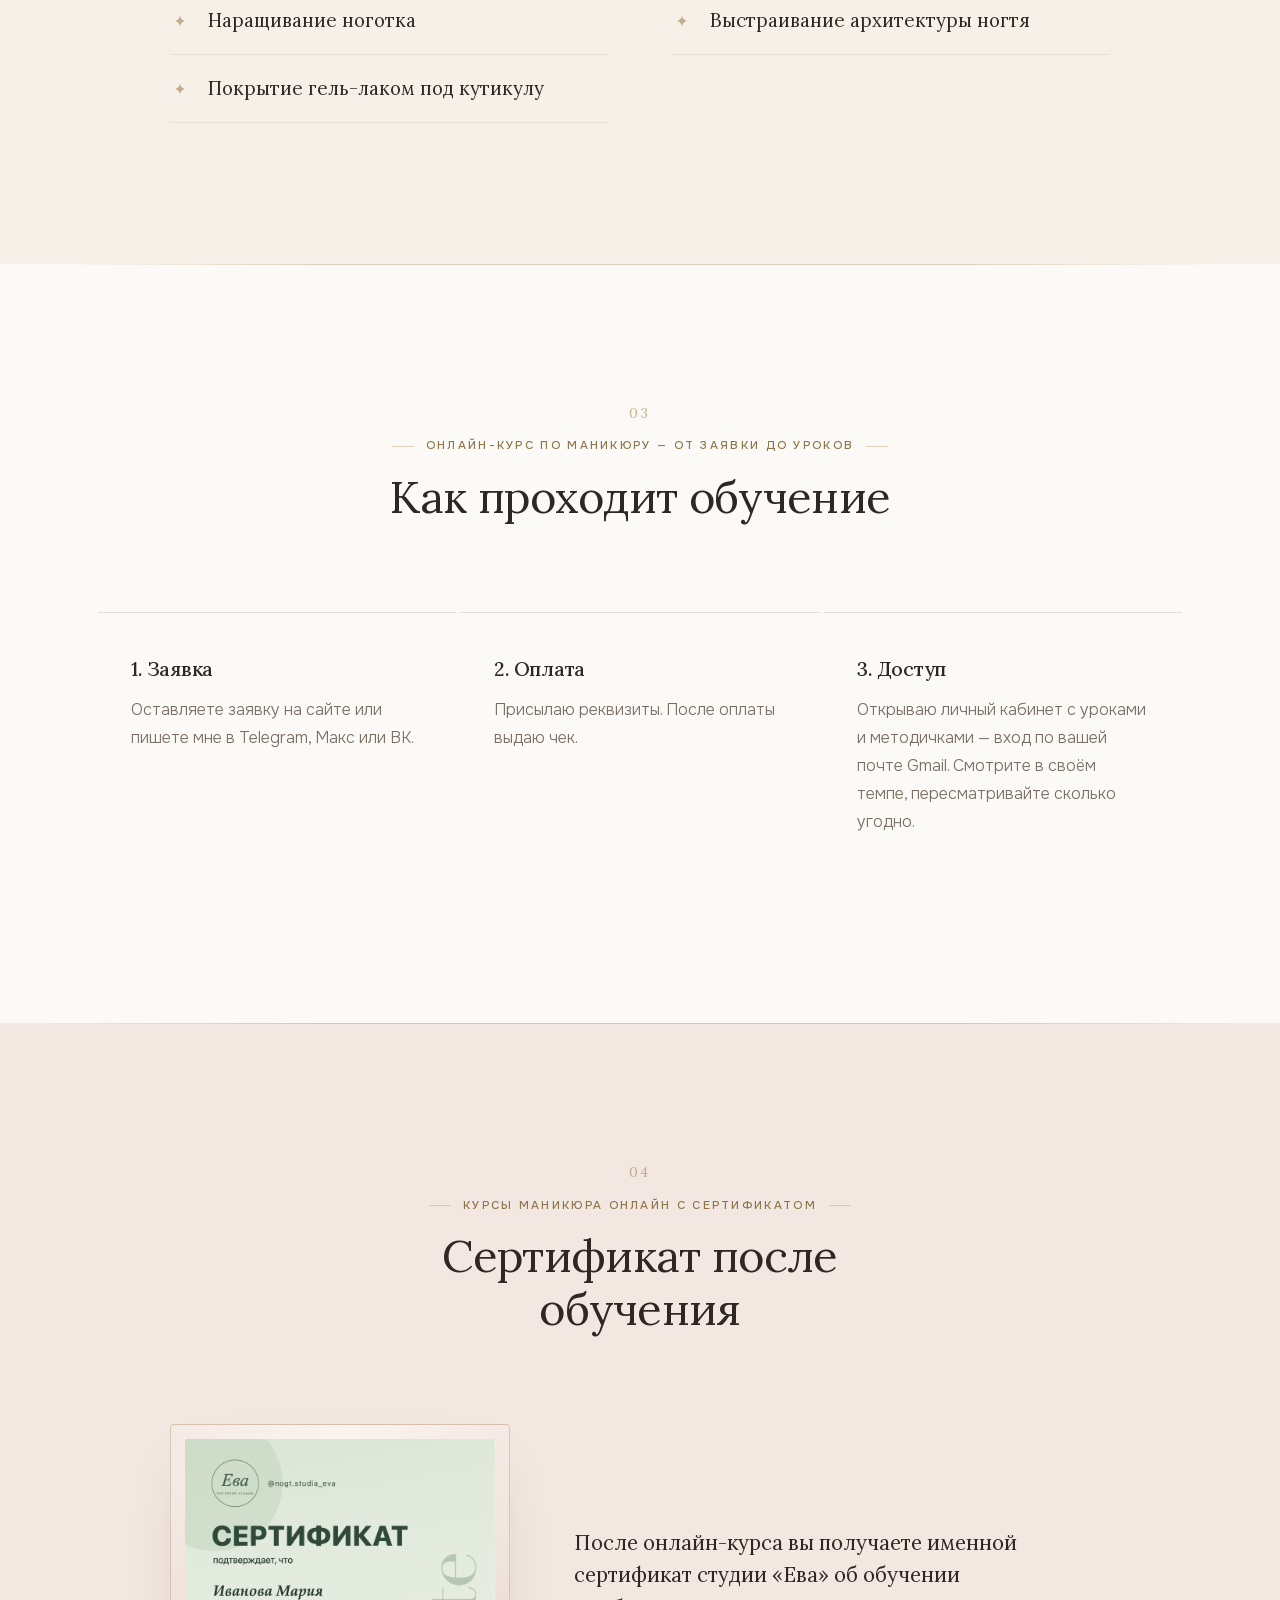
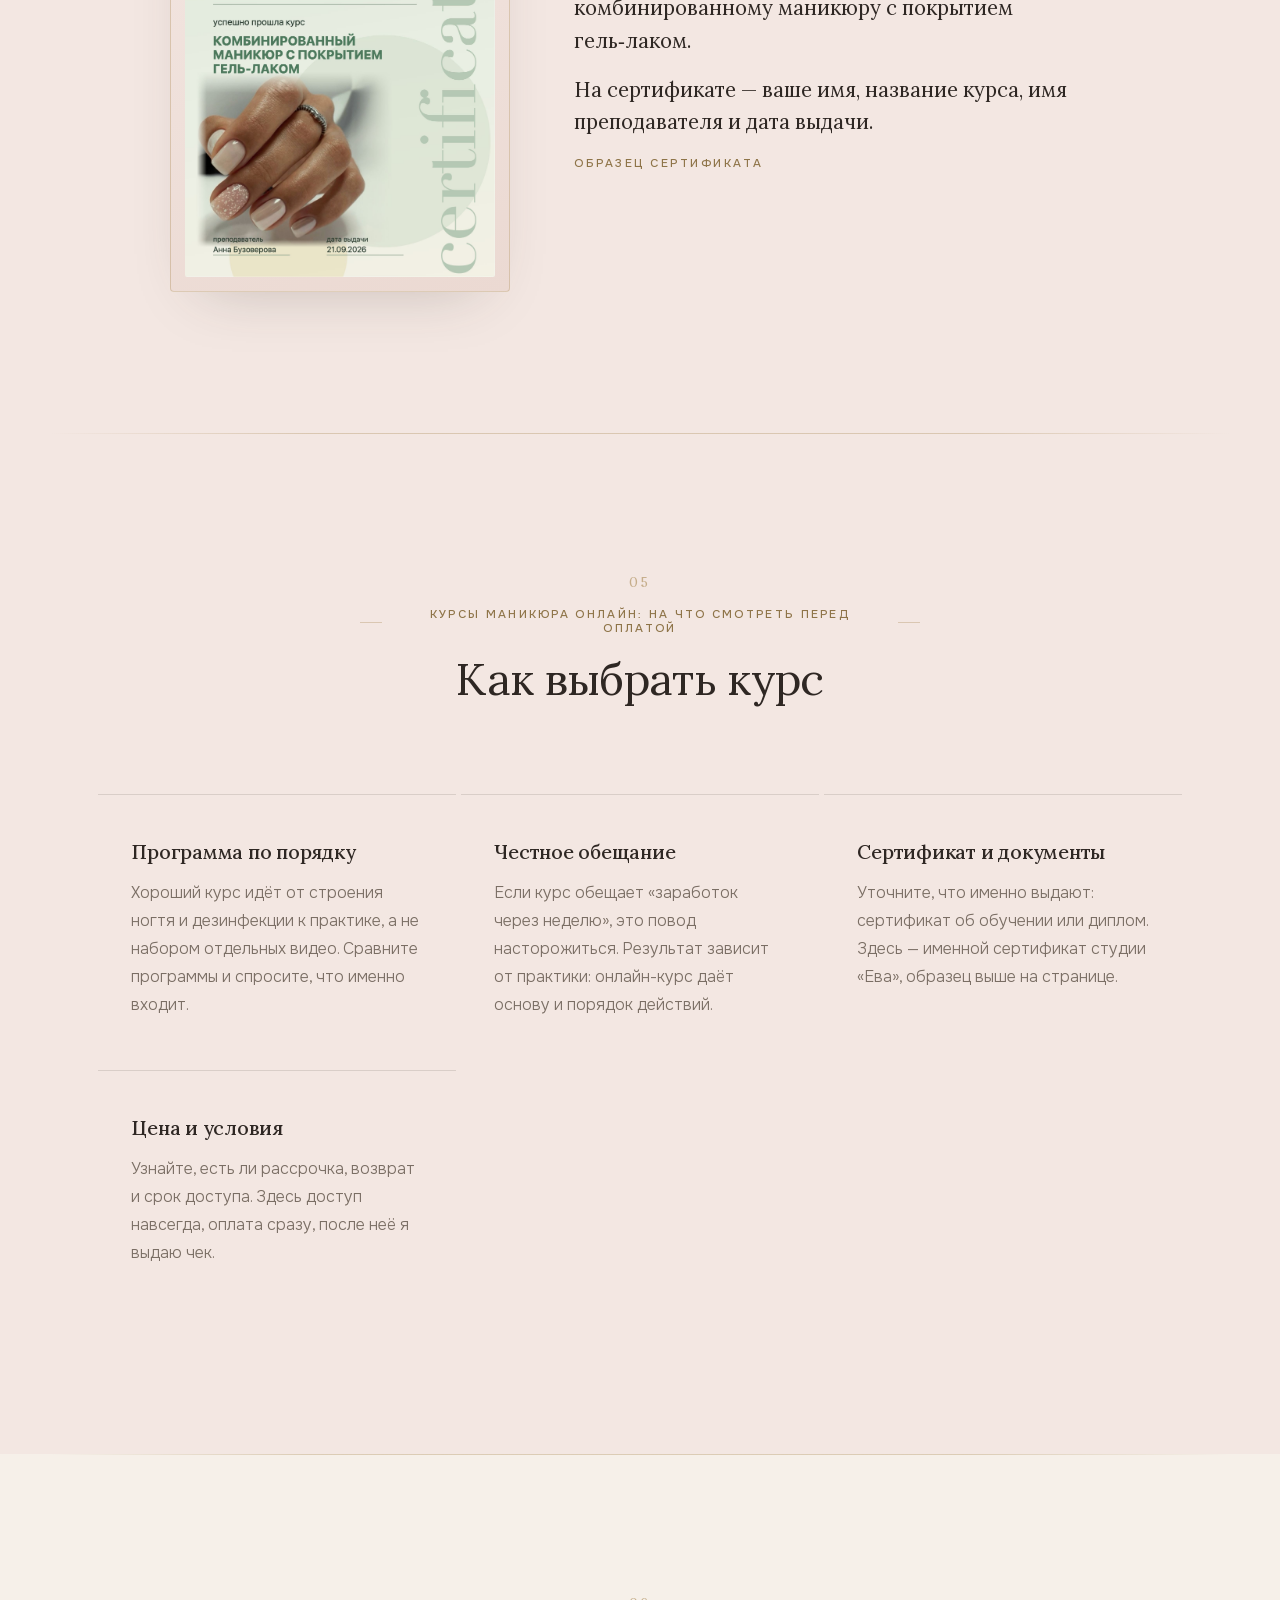
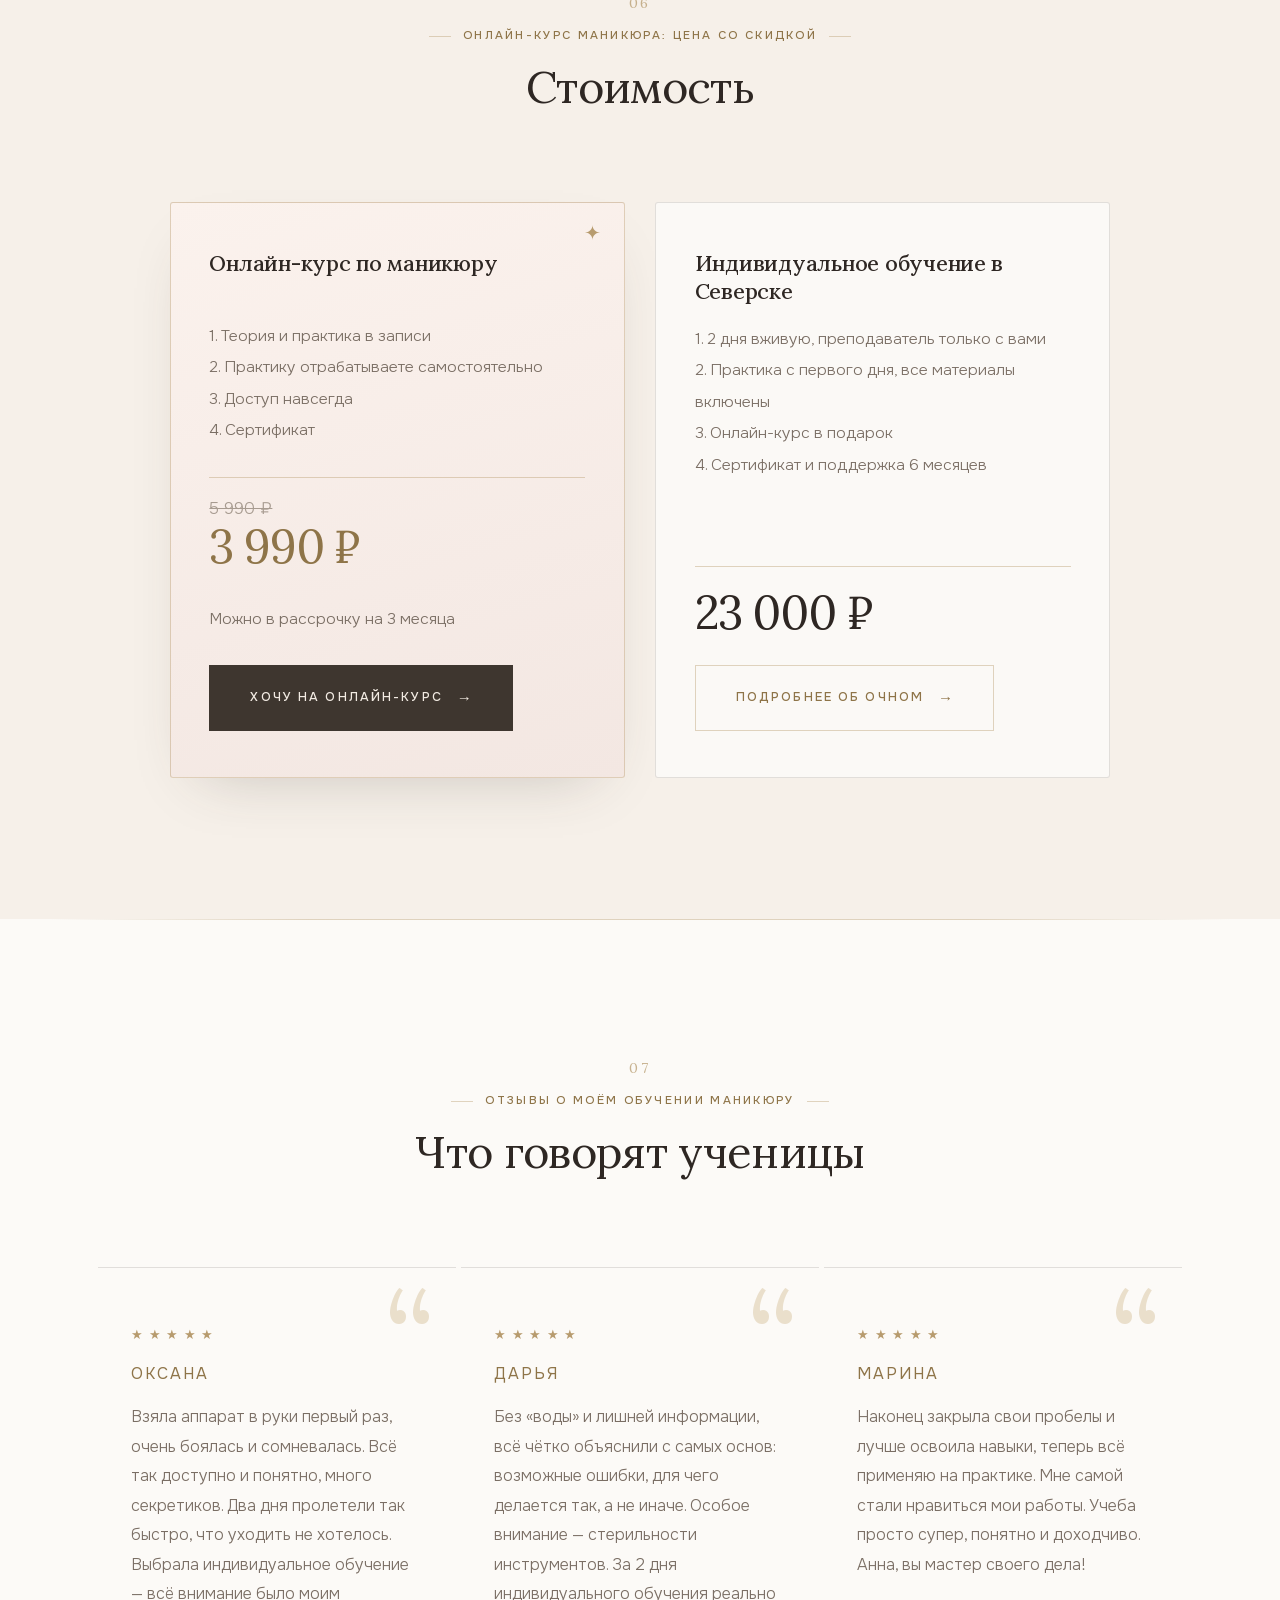
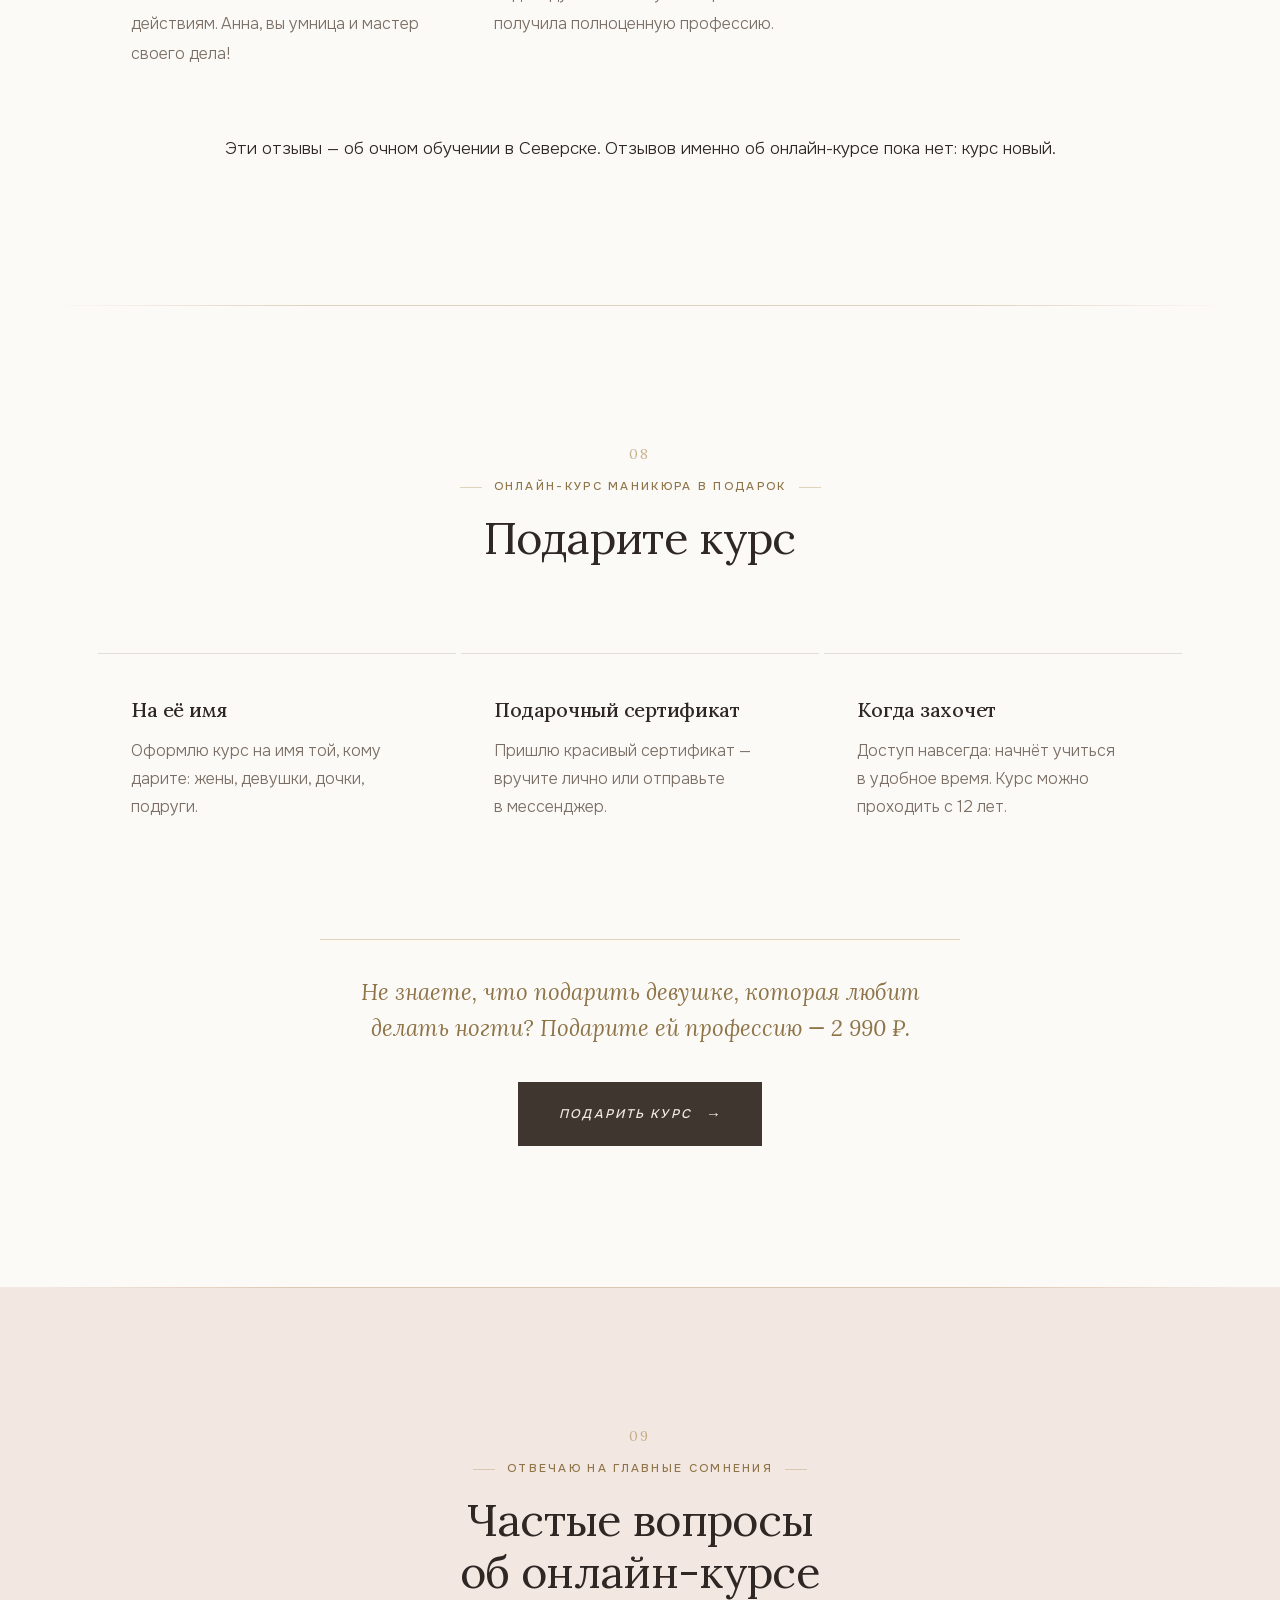
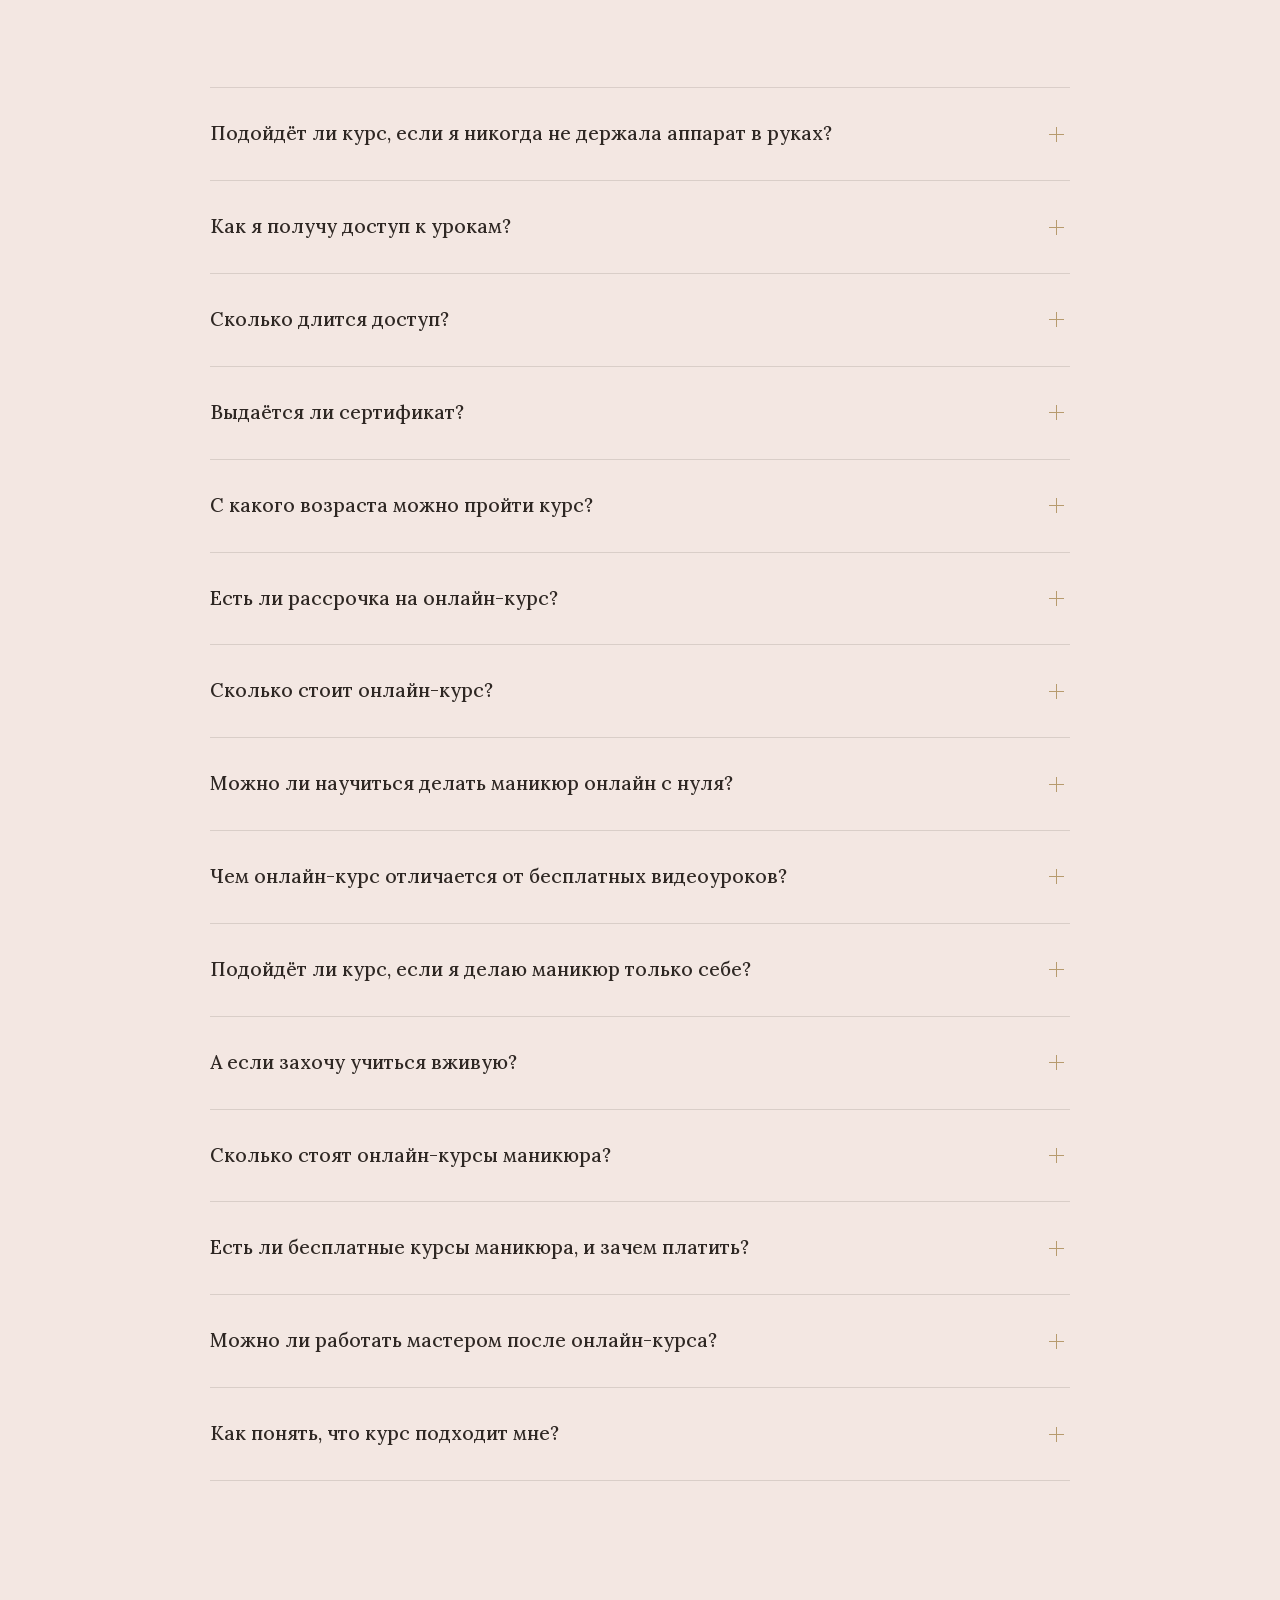
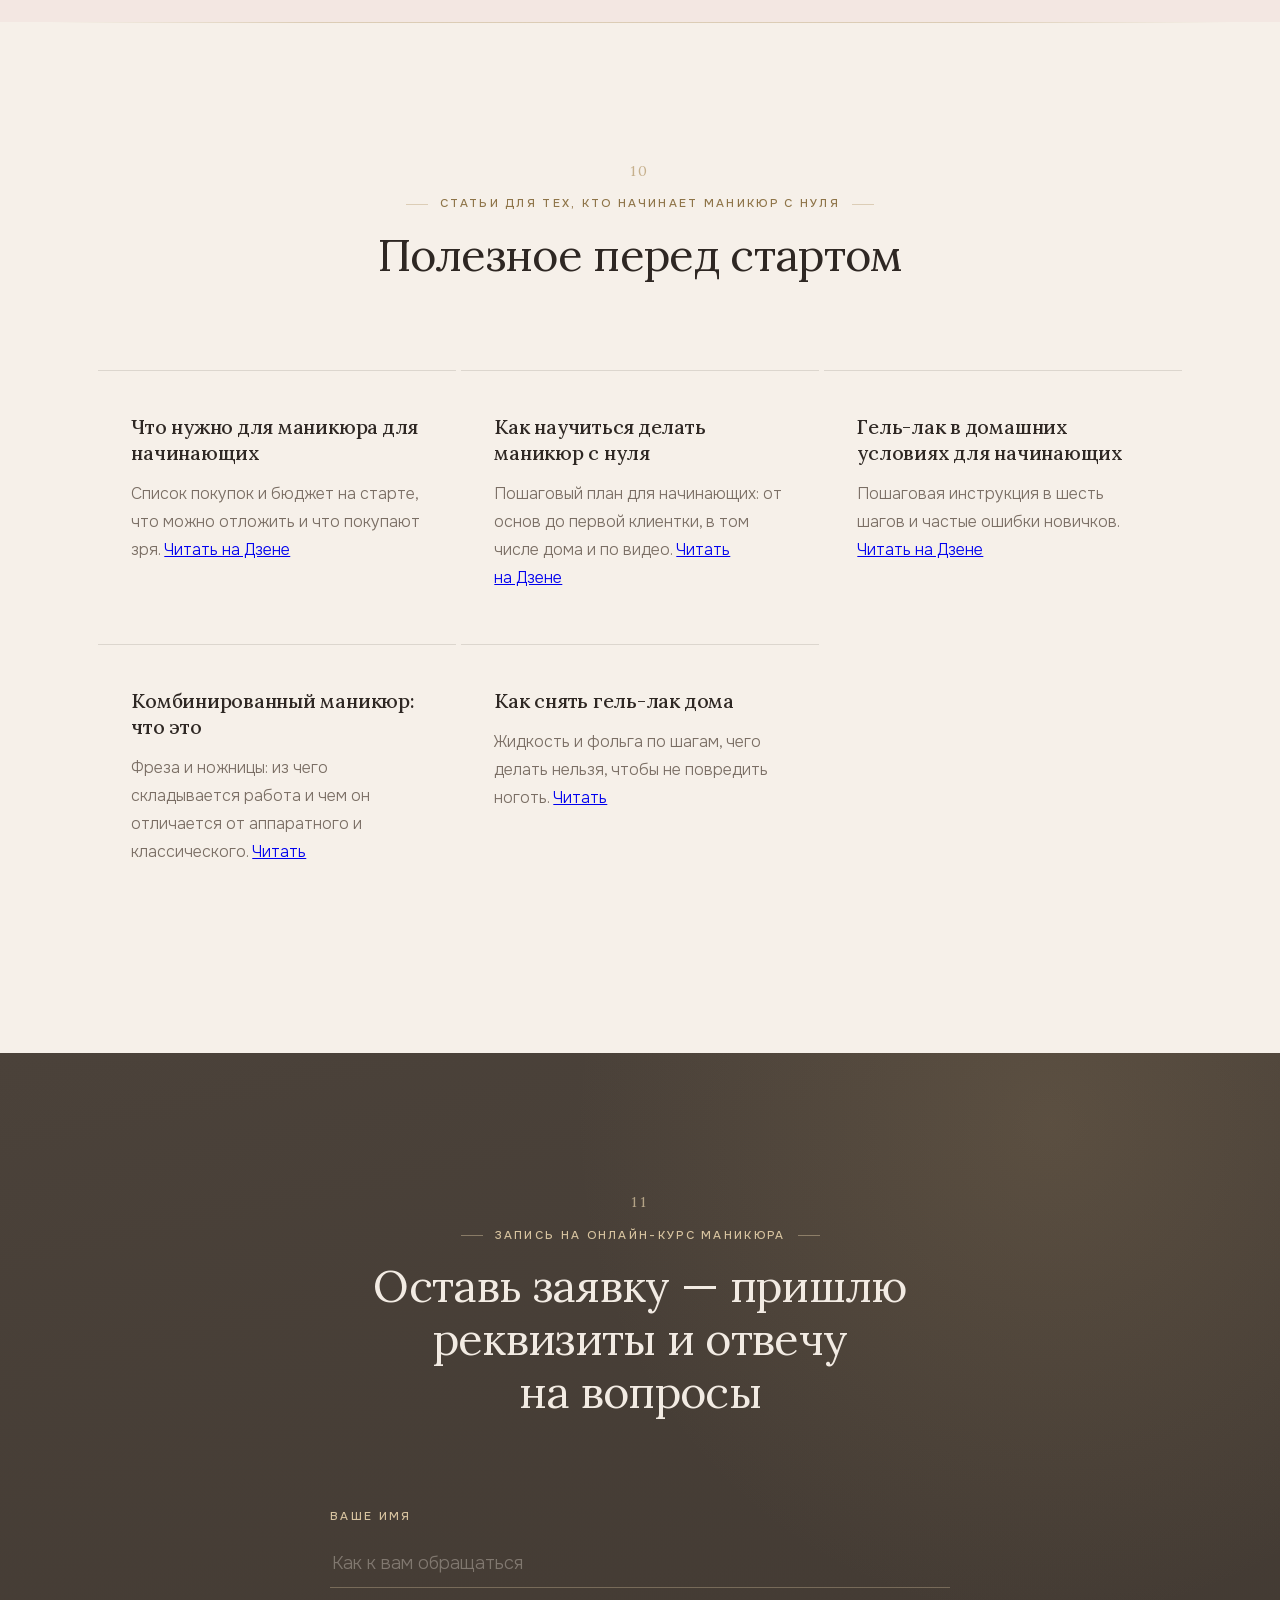
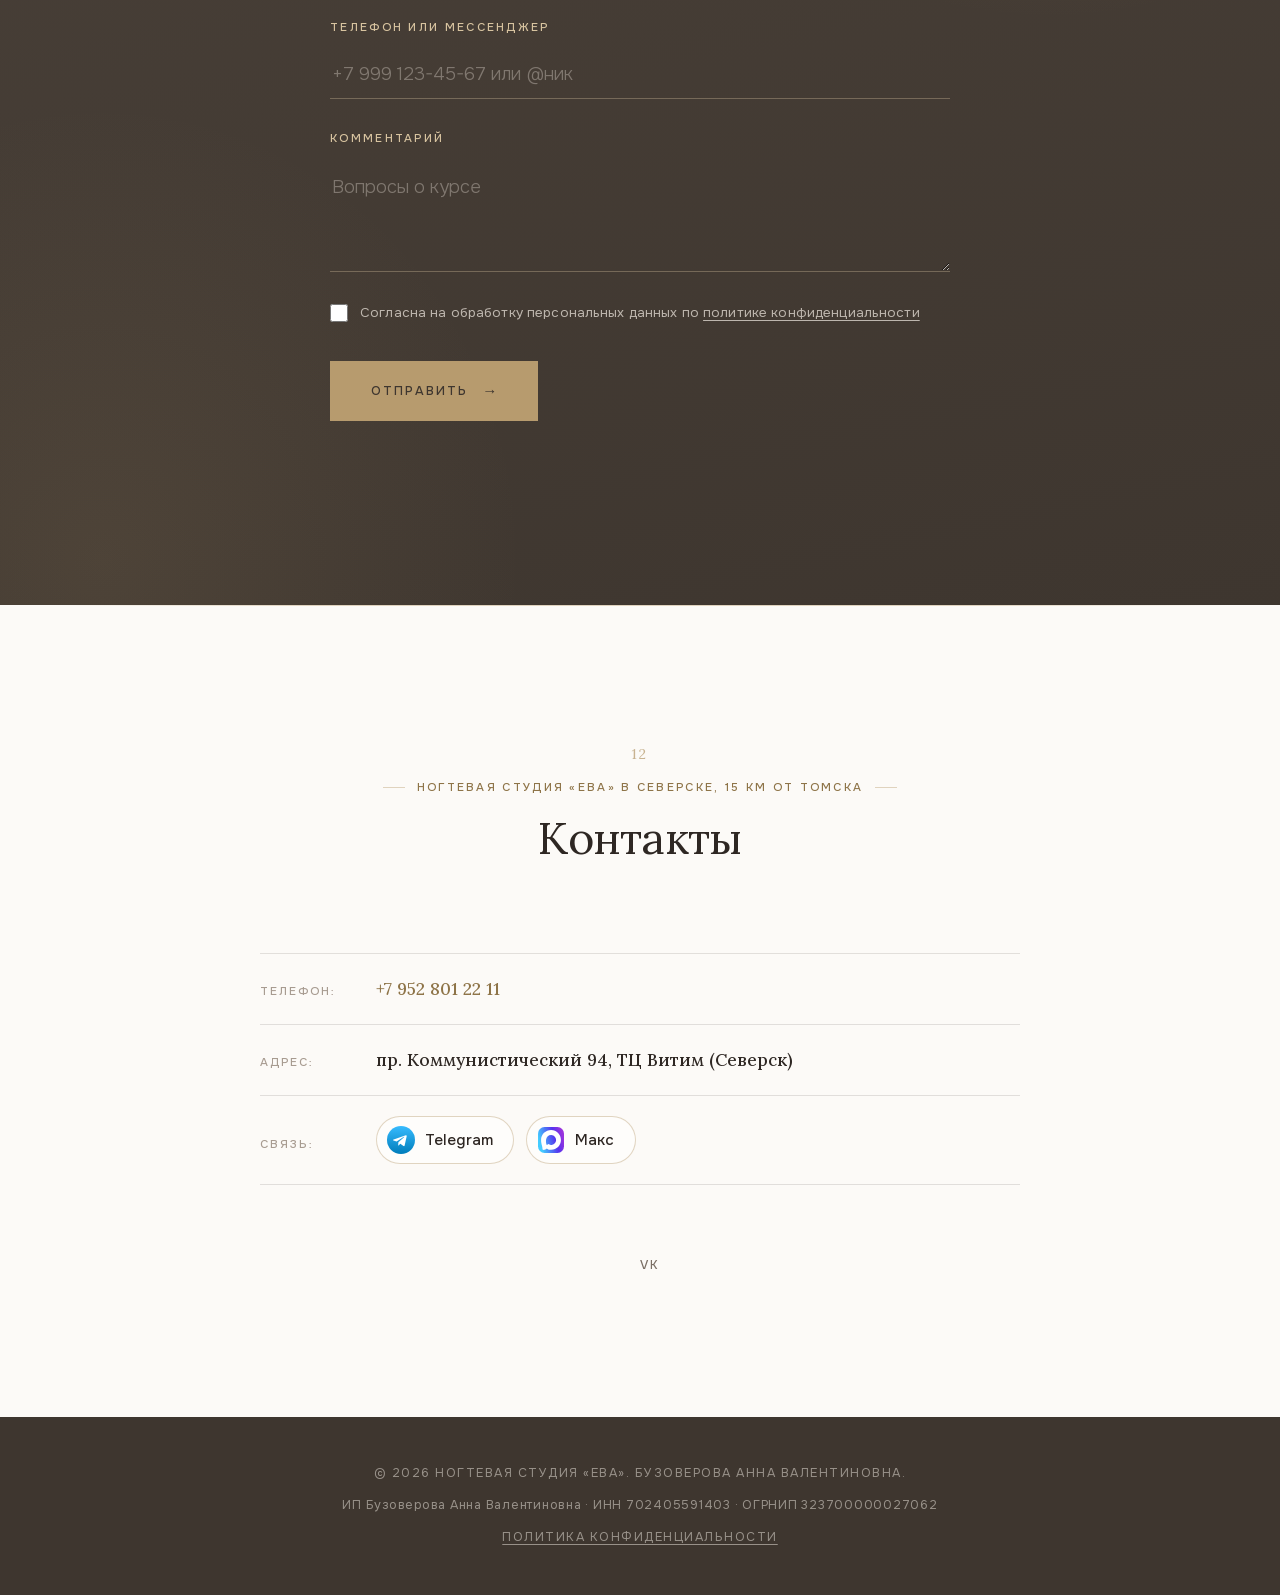
==== commit 2276e46a: "Онлайн-курс: зачёркнутая цена 5 990 ₽ при акционной 3 990 ₽ Co-Authored-By: Claude Sonnet 5.5 <norep" ====
--- a/onlayn-kurs.html
+++ b/onlayn-kurs.html
@@ -4,7 +4,7 @@
     <meta charset="UTF-8">
     <meta name="viewport" content="width=device-width, initial-scale=1.0">
     <title>Курсы маникюра онлайн с сертификатом — обучение с нуля для начинающих</title>
-    <meta name="description" content="Онлайн-курс маникюра с нуля от студии «Ева»: теория и практика в записи, доступ навсегда, сертификат. Цена 3 990 ₽ вместо 4 900 ₽, рассрочка на 3 месяца. Учитесь из любого города России.">
+    <meta name="description" content="Онлайн-курс маникюра с нуля от студии «Ева»: теория и практика в записи, доступ навсегда, сертификат. Цена 3 990 ₽ вместо 5 990 ₽, рассрочка на 3 месяца. Учитесь из любого города России.">
     <meta name="robots" content="index, follow">
     <link rel="canonical" href="https://eva-seversk.ru/onlayn-kurs.html">
     <link rel="icon" href="assets/favicon.svg" type="image/svg+xml">
@@ -13,7 +13,7 @@
     <meta property="og:type" content="website">
     <meta property="og:locale" content="ru_RU">
     <meta property="og:title" content="Курсы маникюра онлайн с сертификатом — студия «Ева»">
-    <meta property="og:description" content="Теория и практика в записи: от строения ногтя до покрытия гель-лаком под кутикулу. Доступ навсегда, сертификат. 3 990 ₽ вместо 4 900 ₽.">
+    <meta property="og:description" content="Теория и практика в записи: от строения ногтя до покрытия гель-лаком под кутикулу. Доступ навсегда, сертификат. 3 990 ₽ вместо 5 990 ₽.">
     <meta property="og:url" content="https://eva-seversk.ru/onlayn-kurs.html">
     <meta property="og:image" content="https://eva-seversk.ru/assets/og-image.jpg">
     <meta property="og:image:width" content="1200">
@@ -105,7 +105,7 @@
             {
                 "@type": "Question",
                 "name": "Сколько стоит онлайн-курс?",
-                "acceptedAnswer": { "@type": "Answer", "text": "Обычная цена — 4 900 ₽, сейчас действует скидка: 3 990 ₽. После оплаты выдаю чек." }
+                "acceptedAnswer": { "@type": "Answer", "text": "Обычная цена — 5 990 ₽, сейчас действует скидка: 3 990 ₽. После оплаты выдаю чек." }
             },
             {
                 "@type": "Question",
@@ -127,7 +127,7 @@
                 "name": "А если захочу учиться вживую?",
                 "acceptedAnswer": { "@type": "Answer", "text": "В Северске есть индивидуальное очное обучение за 2 дня — 23 000 ₽, онлайн-курс входит в него в подарок." }
             },
-            {"@type": "Question", "name": "Сколько стоят онлайн-курсы маникюра?", "acceptedAnswer": {"@type": "Answer", "text": "Цены в интернете сильно разные: по открытым предложениям школ в октябре 2026 года — примерно от 1 500 до 20 000 ₽, в зависимости от объёма, формата и того, есть ли проверка работ. Этот онлайн-курс стоит 3 990 ₽ (обычная цена 4 900 ₽): теория и практика в записи, доступ навсегда, сертификат."}},
+            {"@type": "Question", "name": "Сколько стоят онлайн-курсы маникюра?", "acceptedAnswer": {"@type": "Answer", "text": "Цены в интернете сильно разные: по открытым предложениям школ в октябре 2026 года — примерно от 1 500 до 20 000 ₽, в зависимости от объёма, формата и того, есть ли проверка работ. Этот онлайн-курс стоит 3 990 ₽ (обычная цена 5 990 ₽): теория и практика в записи, доступ навсегда, сертификат."}},
             {"@type": "Question", "name": "Есть ли бесплатные курсы маникюра, и зачем платить?", "acceptedAnswer": {"@type": "Answer", "text": "Бесплатные видео показывают отдельные приёмы и подходят, чтобы попробовать. Платный курс собирает всё по порядку — от строения ногтя и дезинфекции до покрытия гель-лаком, — объясняет причины ошибок и даёт сертификат. Если нужны только отдельные приёмы, начните с бесплатных статей ниже на странице."}},
             {"@type": "Question", "name": "Можно ли работать мастером после онлайн-курса?", "acceptedAnswer": {"@type": "Answer", "text": "Курс даёт теорию и последовательность практики — основу, с которой можно начинать. Гарантий дохода я не даю: навык приходит с практикой на себе и моделях. Если нужна отработка с преподавателем рядом, есть очное обучение в Северске."}},
             {"@type": "Question", "name": "Как понять, что курс подходит мне?", "acceptedAnswer": {"@type": "Answer", "text": "Посмотрите программу выше: если там есть то, чего вам не хватает, курс подойдёт. Остались вопросы — напишите мне в Telegram, Макс или ВК, отвечу по вашей ситуации."}}
@@ -178,7 +178,7 @@
                     <li>Доступ навсегда</li>
                     <li>Покрытие держится минимум 4 недели без сколов и отслоек</li>
                     <li>Сертификат после обучения</li>
-                    <li>3 990 ₽ вместо 4 900 ₽</li>
+                    <li>3 990 ₽ вместо 5 990 ₽</li>
                     <li>Рассрочка на 3 месяца</li>
                 </ul>
                 <a href="#zapis" class="btn btn-primary">Хочу на онлайн-курс</a>
@@ -311,7 +311,7 @@
                 <div class="card price price-featured">
                     <h3>Онлайн-курс по маникюру</h3>
                     <p class="price-note">1. Теория и практика в записи<br>2. Практику отрабатываете самостоятельно<br>3. Доступ навсегда<br>4. Сертификат</p>
-                    <p class="price-value"><s class="price-old">4 900 ₽</s> 3 990 ₽</p>
+                    <p class="price-value"><s class="price-old">5 990 ₽</s> 3 990 ₽</p>
                     <p class="price-note">Можно в рассрочку на 3 месяца</p>
                     <a href="#zapis" class="btn btn-primary">Хочу на онлайн-курс</a>
                 </div>
@@ -403,7 +403,7 @@
                 </details>
                 <details class="faq-item">
                     <summary>Сколько стоит онлайн-курс?</summary>
-                    <p>Обычная цена — 4 900 ₽, сейчас действует скидка: 3 990 ₽. После оплаты выдаю чек.</p>
+                    <p>Обычная цена — 5 990 ₽, сейчас действует скидка: 3 990 ₽. После оплаты выдаю чек.</p>
                 </details>
                 <details class="faq-item">
                     <summary>Можно ли научиться делать маникюр онлайн с нуля?</summary>
@@ -423,7 +423,7 @@
                 </details>
                 <details class="faq-item">
                     <summary>Сколько стоят онлайн-курсы маникюра?</summary>
-                    <p>Цены в интернете сильно разные: по открытым предложениям школ в октябре 2026 года — примерно от 1 500 до 20 000 ₽, в зависимости от объёма, формата и того, есть ли проверка работ. Этот онлайн-курс стоит 3 990 ₽ (обычная цена 4 900 ₽): теория и практика в записи, доступ навсегда, сертификат.</p>
+                    <p>Цены в интернете сильно разные: по открытым предложениям школ в октябре 2026 года — примерно от 1 500 до 20 000 ₽, в зависимости от объёма, формата и того, есть ли проверка работ. Этот онлайн-курс стоит 3 990 ₽ (обычная цена 5 990 ₽): теория и практика в записи, доступ навсегда, сертификат.</p>
                 </details>
                 <details class="faq-item">
                     <summary>Есть ли бесплатные курсы маникюра, и зачем платить?</summary>
